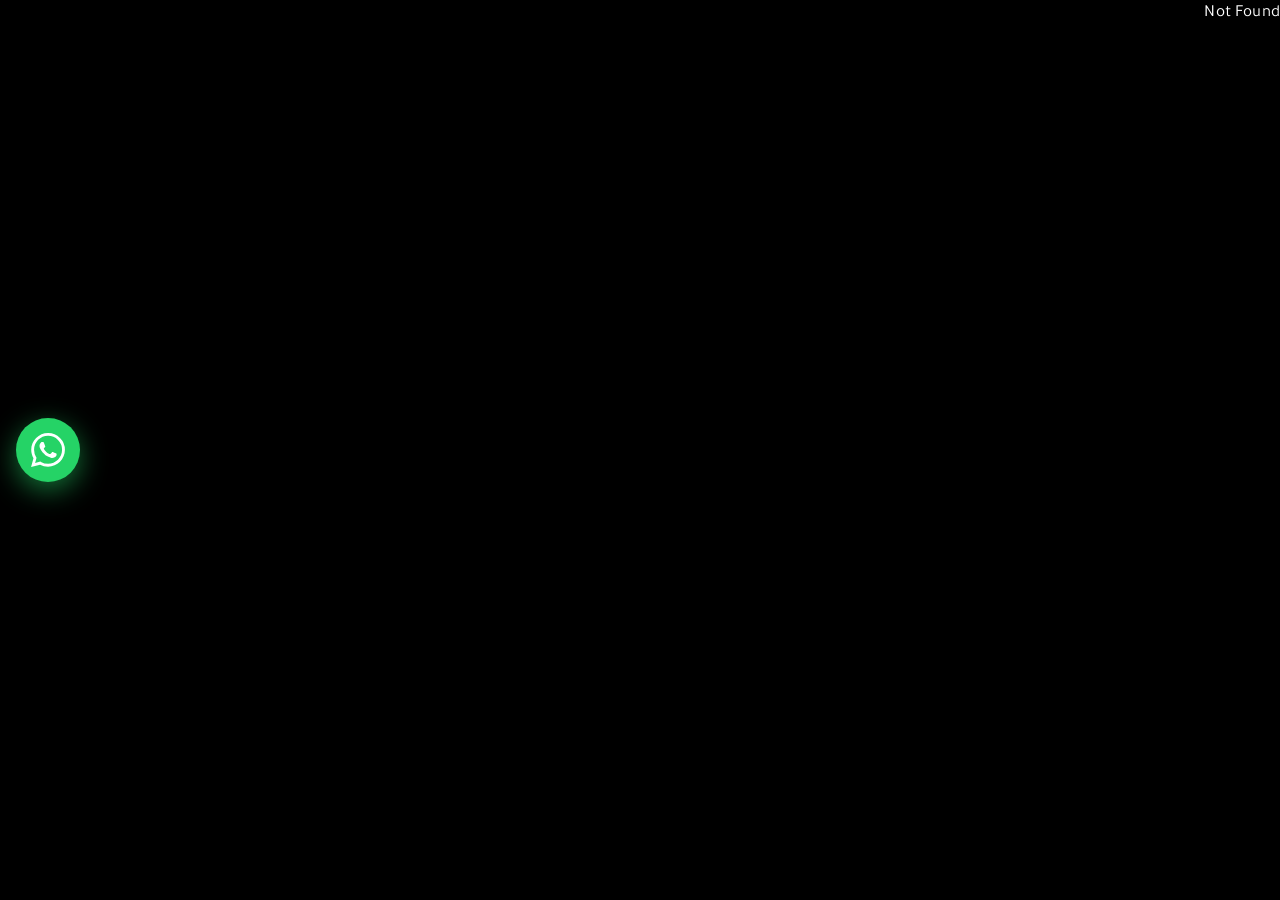
==== index.html @ b00f3f24 "Force white أسبانيا on charcoal; cache-bust hero assets" ====
<!DOCTYPE html><html lang="ar" dir="rtl"><head><meta http-equiv="Cache-Control" content="no-cache"><meta name="twitter:card" content="summary_large_image"><meta property="og:title" content="بوليفارد وورلد — المنطقة الإسبانية"><meta property="og:image" content="/og.jpg"><meta property="og:image:width" content="1200"><meta property="og:image:height" content="630"><meta charSet="utf-8"/><meta name="viewport" content="width=device-width, initial-scale=1"/><link rel="preload" as="image" href="/media/spain/arch-street.jpg"/><link rel="preload" as="image" href="/media/spain/night-high.jpg"/><link rel="preload" as="image" href="/media/spain/arch-close.jpg"/><link rel="preload" as="image" href="/media/spain/bienvenidos.jpg"/><link rel="preload" as="image" href="/media/spain/night-crowd.jpg"/><link rel="preload" as="image" href="/media/spain/sunset-flag.jpg"/><link rel="preload" as="image" href="/media/spain/season-poster.jpg"/><link rel="preload" as="image" href="/media/spain/day-overhead.jpg"/><link rel="preload" as="image" href="/media/gate.jpg"/><link rel="preload" as="image" href="/media/aerial-night.jpg"/><link rel="stylesheet" href="/assets/styles-9Tl1P6R1.css" data-precedence="default"/><link rel="stylesheet" href="/assets/blvd-polish-h1793163600.css"/><link rel="preload" as="image" href="/media/rental-plan.jpg"/><title>بوليفارد وورلد — ملف المنطقة الإسبانية</title><meta name="theme-color" content="#000000"/><meta name="description" content="ملف تعريفي لبوليفارد وورلد في موسم الرياض 2026، لتسويق المنطقة الإسبانية للشركاء التجاريين."/><link rel="modulepreload" href="/assets/index-NmsYg59w.js"/><link rel="modulepreload" href="/assets/routes-BBPKAemp-h1793163600.js"/><link rel="icon" type="image/svg+xml" href="/favicon.svg"/><link rel="manifest" href="/__grok/manifest.webmanifest"/><link rel="apple-touch-icon" href="/__grok/icon-180.png"/><meta name="apple-mobile-web-app-title" content="بوليفارد وورلد — المنطقة الإسبانية"><meta name="apple-mobile-web-app-status-bar-style" content="black"><meta name="grok-project-id" content="01a1802d-0c6a-7792-ba0b-582599252a2d"><meta property="grok:app_id" content="01a1802d-0c6a-7792-ba0b-582599252a2d"><meta property="x:creator" content="@Ahmed_Haleem_ID"><meta property="x:creator:id" content="575296166"><style id="blvd-wa-fab-style">
#blvd-wa-fab{position:fixed!important;left:16px!important;right:auto!important;top:50%!important;bottom:auto!important;transform:translateY(-50%)!important;z-index:2147483647!important;width:64px!important;height:64px!important;display:flex!important;align-items:center!important;justify-content:center!important;border-radius:50%!important;background:#25D366!important;color:#fff!important;border:none!important;box-shadow:0 8px 28px rgba(37,211,102,.55),0 2px 10px rgba(0,0,0,.4)!important;text-decoration:none!important;margin:0!important;padding:0!important;cursor:pointer!important;animation:blvdWaPulse 2.2s ease-in-out infinite!important;-webkit-tap-highlight-color:transparent!important}
#blvd-wa-fab svg{width:34px!important;height:34px!important;display:block!important;fill:#fff!important;pointer-events:none!important}
#blvd-wa-fab:hover,#blvd-wa-fab:focus-visible{transform:translateY(-50%) scale(1.1)!important;outline:2px solid #fff!important;outline-offset:3px!important}
@keyframes blvdWaPulse{0%,100%{box-shadow:0 8px 28px rgba(37,211,102,.55),0 2px 10px rgba(0,0,0,.4),0 0 0 0 rgba(37,211,102,.4)}50%{box-shadow:0 8px 28px rgba(37,211,102,.55),0 2px 10px rgba(0,0,0,.4),0 0 0 12px rgba(37,211,102,0)}}
@media (max-width:480px){#blvd-wa-fab{width:58px!important;height:58px!important;left:12px!important}#blvd-wa-fab svg{width:30px!important;height:30px!important}}
@media (prefers-reduced-motion:reduce){#blvd-wa-fab{animation:none!important}}
</style><style id="blvd-hero-spain-critical">/* —— Hero Spain display title (critical, always-on) —— */
.blvd-hero-spain {
  margin: 0 0 0.75rem;
  max-width: 100%;
  position: relative;
  z-index: 5;
  opacity: 1 !important;
  visibility: visible !important;
  transform: none !important;
  filter: none !important;
  pointer-events: none;
  background: #1f1f22 !important;
  background-color: #1f1f22 !important;
  color: #ffffff !important;
  border-radius: 0.75rem;
  padding: 0.85rem 1rem 0.95rem;
  box-sizing: border-box;
}
.blvd-hero-spain.blvd-reveal,
.blvd-hero-spain.blvd-reveal.blvd-in,
.blvd-hero-spain * {
  opacity: 1 !important;
  visibility: visible !important;
  transform: none !important;
  filter: none !important;
  will-change: auto !important;
  transition: none !important;
}
.blvd-hero-spain-title {
  margin: 0;
  display: block;
  position: relative;
  z-index: 6;
  font-family: "Tajawal", "IBM Plex Sans Arabic", "Segoe UI", Tahoma, sans-serif !important;
  font-weight: 800 !important;
  font-size: clamp(44px, 10vw, 110px) !important;
  line-height: 1.05 !important;
  letter-spacing: -0.02em;
  color: #ffffff !important;
  -webkit-text-fill-color: #ffffff !important;
  opacity: 1 !important;
  visibility: visible !important;
  text-shadow:
    0 1px 0 rgba(0,0,0,.45),
    0 2px 8px rgba(0,0,0,.4),
    0 8px 24px rgba(0,0,0,.35);
}
.blvd-hero-spain-sub {
  margin: 0.35rem 0 0;
  display: block;
  position: relative;
  z-index: 6;
  font-family: "Tajawal", "IBM Plex Sans Arabic", "Segoe UI", Tahoma, sans-serif !important;
  font-weight: 700 !important;
  font-size: clamp(1rem, 2.4vw, 1.5rem) !important;
  line-height: 1.3 !important;
  color: #e9e9e9 !important;
  -webkit-text-fill-color: #e9e9e9 !important;
  opacity: 1 !important;
  visibility: visible !important;
  letter-spacing: 0.02em;
  text-shadow: 0 1px 4px rgba(0,0,0,.35);
}
/* Force white on EVERY theme (pro / light / dark) — never dark ink */
body.blvd-pro .blvd-hero-spain,
html.blvd-pro .blvd-hero-spain {
  background: #1f1f22 !important;
  background-color: #1f1f22 !important;
}
body.blvd-pro .blvd-hero-spain-title,
html.blvd-pro .blvd-hero-spain-title,
body:not(.blvd-pro) .blvd-hero-spain-title {
  color: #ffffff !important;
  -webkit-text-fill-color: #ffffff !important;
}
body.blvd-pro .blvd-hero-spain-sub,
html.blvd-pro .blvd-hero-spain-sub,
body:not(.blvd-pro) .blvd-hero-spain-sub {
  color: #e9e9e9 !important;
  -webkit-text-fill-color: #e9e9e9 !important;
}
@media (prefers-color-scheme: light) {
  .blvd-hero-spain {
    background: #1f1f22 !important;
    background-color: #1f1f22 !important;
  }
  .blvd-hero-spain-title,
  body.blvd-pro .blvd-hero-spain-title,
  body:not(.blvd-pro) .blvd-hero-spain-title {
    color: #ffffff !important;
    -webkit-text-fill-color: #ffffff !important;
  }
  .blvd-hero-spain-sub,
  body.blvd-pro .blvd-hero-spain-sub {
    color: #e9e9e9 !important;
    -webkit-text-fill-color: #e9e9e9 !important;
  }
}
@media (prefers-color-scheme: dark) {
  .blvd-hero-spain {
    background: #1f1f22 !important;
    background-color: #1f1f22 !important;
  }
  .blvd-hero-spain-title {
    color: #ffffff !important;
    -webkit-text-fill-color: #ffffff !important;
  }
  .blvd-hero-spain-sub {
    color: #e9e9e9 !important;
    -webkit-text-fill-color: #e9e9e9 !important;
  }
}
@media (max-width: 480px) {
  .blvd-hero-spain-title { font-size: 56px !important; }
  .blvd-hero-spain { margin-bottom: 0.5rem; padding: 0.7rem 0.85rem 0.8rem; }
}</style></head><body><!--$--><div class="min-h-screen"><header class="no-print sticky top-0 z-20 border-b border-line bg-paper/95 backdrop-blur-sm"><div class="dossier flex items-center justify-between gap-4 py-3"><a href="#top" class="min-w-0"><p class="latin text-xs text-gold">BLVD WORLD</p><p class="truncate text-sm font-semibold text-ink">ملف المنطقة الإسبانية</p></a><nav class="flex gap-1 overflow-x-auto"><a href="#about" class="shrink-0 px-3 py-2 text-sm text-ink-soft hover:text-crimson">الوجهة</a><a href="#spain" class="shrink-0 px-3 py-2 text-sm text-ink-soft hover:text-crimson">إسبانيا</a><a href="#boards" class="shrink-0 px-3 py-2 text-sm text-ink-soft hover:text-crimson">اللوحات</a><a href="#plan" class="shrink-0 px-3 py-2 text-sm text-ink-soft hover:text-crimson">المخطط</a><a href="#zones" class="shrink-0 px-3 py-2 text-sm text-ink-soft hover:text-crimson">المناطق</a><a href="#visit" class="shrink-0 px-3 py-2 text-sm text-ink-soft hover:text-crimson">الزيارة</a><a href="#contact" class="shrink-0 px-3 py-2 text-sm text-ink-soft hover:text-crimson">تواصل</a><a href="/plaza" class="shrink-0 px-3 py-2 text-sm text-crimson">الساحة</a><a href="/simulate" class="shrink-0 px-3 py-2 text-sm text-crimson">المسار</a></nav><button type="button" class="hidden shrink-0 items-center gap-2 border border-ink px-3 py-2 text-sm text-ink sm:inline-flex"><svg xmlns="http://www.w3.org/2000/svg" width="24" height="24" viewBox="0 0 24 24" fill="none" stroke="currentColor" stroke-width="2" stroke-linecap="round" stroke-linejoin="round" class="lucide lucide-printer size-4" aria-hidden="true"><path d="M6 18H4a2 2 0 0 1-2-2v-5a2 2 0 0 1 2-2h16a2 2 0 0 1 2 2v5a2 2 0 0 1-2 2h-2"></path><path d="M6 9V3a1 1 0 0 1 1-1h10a1 1 0 0 1 1 1v6"></path><rect x="6" y="14" width="12" height="8" rx="1"></rect></svg>طباعة</button></div></header><main id="top"><section class="dossier grid items-end gap-8 py-10 md:grid-cols-12 md:py-16"><div class="md:col-span-7"><div class="blvd-hero-spain" data-blvd-hero="1"><p class="blvd-hero-spain-title">أسبانيا</p><p class="blvd-hero-spain-sub">منطقة أسبانيا</p></div><p class="text-sm font-medium text-crimson">موسم الرياض ٢٠٢٦ · تأجير المنطقة الإسبانية</p><h1 class="mt-3 font-display text-5xl leading-none text-ink md:text-7xl">الساحة التي يدور الناس حولها</h1><p class="latin mt-3 text-2xl text-gold">Plaza de Toros</p><p class="mt-6 max-w-xl text-lg text-ink-soft">موسم الرياض ٢٠٢٤ استقبل ١٩ مليون زائر في أربعة أشهر، وبوليفارد وورلد كانت في صدارة الإقبال. في ديسمبر ٢٠٢٥ تجاوز الموسم ١١ مليوناً والوجهة ما زالت الأكثر ازدحاماً. من يستأجر على حلقة هذه الساحة لا ينتظر مارّاً عابراً. المارّ يعود كل دورة حول النافورة.</p><div class="mt-8 flex flex-wrap gap-3"><a href="/plaza" class="bg-crimson px-5 py-3 text-sm font-medium text-white">ادخل الساحة</a><a href="#spain" class="rounded-full border border-white/40 px-5 py-3 text-sm font-medium text-ink">المنطقة الإسبانية</a><a href="/simulate" class="rounded-full border border-white/40 px-5 py-3 text-sm font-medium text-ink">محاكاة المخطط</a></div></div><figure class="md:col-span-5"><div class="portrait overflow-hidden border border-line bg-paper-2"><img src="/media/spain/arch-street.jpg" alt="قوس إسبانيا من منسوب المشاة ليلاً، الفسيفساء والفانوس والدرابزين" class="h-full w-full object-cover"/></div><figcaption class="mt-3 flex items-baseline justify-between gap-3 text-sm text-muted"><span>القوس من حيث يقف الزائر</span><span class="latin">Plaza</span></figcaption></figure></section><section class="border-y border-line bg-paper-2"><div class="dossier grid grid-cols-2 md:grid-cols-4"><div class="border-line px-2 py-6 md:border-s md:px-6"><p class="font-display text-4xl text-crimson md:text-5xl">٢٤</p><p class="mt-1 font-medium text-ink">منطقة ثقافية</p><p class="text-sm text-muted">كل منطقة بشارعها وصوتها</p></div><div class="border-line px-2 py-6 md:border-s md:px-6"><p class="font-display text-4xl text-crimson md:text-5xl">+١٠٠٠</p><p class="mt-1 font-medium text-ink">وجهة تسوق</p><p class="text-sm text-muted">أسواق وحِرف وهدايا</p></div><div class="border-line px-2 py-6 md:border-s md:px-6"><p class="font-display text-4xl text-crimson md:text-5xl">+٣٥٠</p><p class="mt-1 font-medium text-ink">مطعم ومقهى</p><p class="text-sm text-muted">مذاقات من أكثر من قارة</p></div><div class="border-line px-2 py-6 md:border-s md:px-6"><p class="font-display text-4xl text-crimson md:text-5xl">+٤٠</p><p class="mt-1 font-medium text-ink">تجربة ترفيهية</p><p class="text-sm text-muted">ألعاب وعروض ومغامرات</p></div></div></section><section id="momentum" class="border-y border-line bg-black text-ink"><div class="dossier py-14 md:py-20"><p class="latin text-sm text-gold">Last season’s pull</p><h2 class="mt-2 max-w-3xl font-display text-4xl leading-tight md:text-6xl">الجمهور سبق الوحدة. والوحدة التي تُقابل هذا الجمهور هي الفرصة.</h2><p class="mt-6 max-w-3xl text-lg text-ink-soft">لا نعد بنسبة عائد لم تُنشر. نضعك على مسار أثبت الزحام: موسم يُقاس بالملايين، ووجهة تصدرت الإقبال، وساحة يتوقف الناس عند قوسها ليصوّروا.</p><div class="mt-10 grid gap-px bg-white/10 sm:grid-cols-2 lg:grid-cols-4"><article class="bg-paper-2 p-5"><p class="font-display text-4xl text-gold">١٩ مليوناً</p><h3 class="mt-2 text-lg">زائر لموسم الرياض ٢٠٢٤</h3><p class="mt-2 text-sm text-ink-soft">في أربعة أشهر، وبوليفارد وورلد بين الأعلى إقبالاً</p></article><article class="bg-paper-2 p-5"><p class="font-display text-4xl text-gold">١١ مليوناً</p><h3 class="mt-2 text-lg">حتى ٣٠ ديسمبر ٢٠٢٥</h3><p class="mt-2 text-sm text-ink-soft">أعلنها رئيس هيئة الترفيه والموسم كان ما زال مستمراً</p></article><article class="bg-paper-2 p-5"><p class="font-display text-4xl text-gold">+١٣٠</p><h3 class="mt-2 text-lg">عرضاً كل يوم</h3><p class="mt-2 text-sm text-ink-soft">يؤديها نحو ٢٠٠ فنان داخل بوليفارد وورلد</p></article><article class="bg-paper-2 p-5"><p class="font-display text-4xl text-gold">عشرات الآلاف</p><h3 class="mt-2 text-lg">يعبرون الوجهة يومياً</h3><p class="mt-2 text-sm text-ink-soft">هكذا وُصفت طاقة الاستقبال في بيان الهيئة</p></article></div><p class="mt-6 max-w-3xl text-sm text-gold">المصادر: بيان تركي آل الشيخ في فبراير ٢٠٢٥ عن ١٩ مليون زائر لموسم ٢٠٢٤ خلال أربعة أشهر، مع إقبال متصدر على بوليفارد وورلد. بيان ٣٠ ديسمبر ٢٠٢٥ عن تجاوز ١١ مليوناً وتصدّر الوجهة للإقبال. بيان الهيئة العامة للترفيه في ١٧ ديسمبر ٢٠٢٥ عن أكثر من ١٣٠ عرضاً يومياً ونحو ٢٠٠ فنان وعشرات الآلاف يومياً.</p></div><div class="grid gap-px bg-line md:grid-cols-2"><figure class="relative "><img src="/media/spain/night-high.jpg" alt="الساحة الإسبانية ليلاً من الأعلى: قوس بلازا دي توروس والنافورة والبحيرة" class="w-full object-cover shot-tall"/><figcaption class="caption-veil absolute inset-x-0 bottom-0 p-6 text-white md:p-8"><p class="latin text-sm text-gold">الليل</p><h3 class="mt-1 max-w-xl font-display text-4xl leading-tight md:text-5xl">هنا لا يمشي الزائر. يدور.</h3><p class="mt-3 max-w-xl text-white/80">كل دورة حول النافورة تمرّ على الواجهة. الكشك على الحلقة يُرى مرة بعد مرة، لا مرة واحدة في آخر الممر.</p></figcaption></figure><figure class="relative "><img src="/media/spain/arch-close.jpg" alt="قوس بلازا دي توروس ليلاً مضاء ومكتوب عليه إسبانيا" class="w-full object-cover shot-tall"/><figcaption class="caption-veil absolute inset-x-0 bottom-0 p-6 text-white md:p-8"><p class="latin text-sm text-gold">القوس</p><h3 class="mt-1 max-w-xl font-display text-4xl leading-tight md:text-5xl">الصورة تُلتقط هنا.</h3><p class="mt-3 max-w-xl text-white/80">من يقف أمام SPAIN وPLAZA DE TOROS يقف أصلاً في مدار المحلات. الوقفة هي فرصة البيع.</p></figcaption></figure><figure class="relative "><img src="/media/spain/bienvenidos.jpg" alt="قوس الترحيب بإسبانيا في بوليفارد وورلد وعبارة Bienvenidos" class="w-full object-cover shot-tall"/><figcaption class="caption-veil absolute inset-x-0 bottom-0 p-6 text-white md:p-8"><p class="latin text-sm text-gold">الدخول</p><h3 class="mt-1 max-w-xl font-display text-4xl leading-tight md:text-5xl">أول جملة يقرؤها: مرحباً.</h3><p class="mt-3 max-w-xl text-white/80">القوس يعلّم الجناح قبل أن يصل الزائر إلى النافورة. من هنا يبدأ مسار الشراء لا مسار العبور.</p></figcaption></figure><figure class="relative "><img src="/media/spain/arch-street.jpg" alt="منسوب المشاة عند قوس إسبانيا: عمود فسيفساء وفانوس ودرابزين" class="w-full object-cover shot-tall"/><figcaption class="caption-veil absolute inset-x-0 bottom-0 p-6 text-white md:p-8"><p class="latin text-sm text-gold">المشاة</p><h3 class="mt-1 max-w-xl font-display text-4xl leading-tight md:text-5xl">البلاط تحت القدم، والقوس أمام العين.</h3><p class="mt-3 max-w-xl text-white/80">هذا منسوب البيع: فانوس، فسيفساء، وظل الناس على الأرض. الوحدة التي تواجه هذا المسار تواجه السهرة كلها.</p></figcaption></figure><figure class="relative "><img src="/media/spain/night-crowd.jpg" alt="ازدحام ليلي حول نافورة الساحة الإسبانية وقوسها" class="w-full object-cover shot-tall"/><figcaption class="caption-veil absolute inset-x-0 bottom-0 p-6 text-white md:p-8"><p class="latin text-sm text-gold">الجمهور</p><h3 class="mt-1 max-w-xl font-display text-4xl leading-tight md:text-5xl">الزحام ليس عائقاً. هو البضاعة.</h3><p class="mt-3 max-w-xl text-white/80">الناس مجتمعون عند النافورة لا موزعون في زقاق. العلامة التي تقابل هذا التجمع تقابل الليل وهو في أَوْجِه.</p></figcaption></figure><figure class="relative md:col-span-2"><img src="/media/spain/sunset-flag.jpg" alt="الساحة الإسبانية عند الغروب والعلم فوق قوس بلازا دي توروس" class="w-full object-cover shot-wide"/><figcaption class="caption-veil absolute inset-x-0 bottom-0 p-6 text-white md:p-8"><p class="latin text-sm text-gold">الغروب</p><h3 class="mt-1 max-w-xl font-display text-4xl leading-tight md:text-5xl">قبل أن تشتعل الإضاءة، الساحة ممتلئة.</h3><p class="mt-3 max-w-xl text-white/80">الغروب يملأ الميدان، ثم ينقلب المشهد إلى ليل مصوَّر. يوم تشغيلي طويل، لا ساعة ذروة واحدة.</p></figcaption></figure><figure class="relative md:col-span-2"><img src="/media/spain/season-poster.jpg" alt="ملصق موسم الرياض وبوابة إسبانيا في قلب الصورة الدعائية" class="w-full object-cover shot-wide"/><figcaption class="caption-veil absolute inset-x-0 bottom-0 p-6 text-white md:p-8"><p class="latin text-sm text-gold">الموسم</p><h3 class="mt-1 max-w-xl font-display text-4xl leading-tight md:text-5xl">إسبانيا في واجهة الموسم، لا في هامشه.</h3><p class="mt-3 max-w-xl text-white/80">القوس يظهر في مادة الموسم نفسه. من يستأجر مقابله يستأجر معلماً يعرفه الزائر قبل أن يشتري التذكرة.</p></figcaption></figure><figure class="relative md:col-span-2"><img src="/media/spain/day-overhead.jpg" alt="الساحة الإسبانية من الأعلى نهاراً والنافورة وقوس بلازا دي توروس" class="w-full object-cover shot-wide"/><figcaption class="caption-veil absolute inset-x-0 bottom-0 p-6 text-white md:p-8"><p class="latin text-sm text-gold">النهار</p><h3 class="mt-1 max-w-xl font-display text-4xl leading-tight md:text-5xl">الميدان واضح حتى قبل الليل.</h3><p class="mt-3 max-w-xl text-white/80">النافورة في القلب، والقوس في المحور، والمباني تحيط المسار. الخطوط والعلامة في الصورة جزء من الملف المرفق.</p></figcaption></figure></div><div class="dossier py-12"><p class="max-w-3xl font-display text-3xl leading-snug md:text-4xl">استأجر حيث يتوقف الناس، لا حيث يختصرون الطريق. الكشك يبيع الوقفة، التجزئة تبيع من يطيل النظر عند القوس، والطعام يبيع من يجلس حتى العرض التالي.</p><div class="mt-6 flex flex-wrap gap-3"><a class="bg-crimson px-5 py-3 text-sm font-medium text-white" href="/plaza">ادخل الساحة ثلاثية الأبعاد</a><a href="#contact" class="rounded-full border border-white/40 px-5 py-3 text-sm">اطلب الوحدة</a></div></div></section><section id="reasons" class="blvd-reasons border-y border-line"><div class="blvd-reasons-hero" style="background-image:url(/media/spain-landmarks/heading.webp)"><div class="blvd-reasons-hero-veil"><p class="latin text-sm text-gold">Why Spain</p><h2>أسباب قوية لاستئجارك في إسبانيا</h2></div></div><div class="dossier blvd-reasons-grid"><article class="blvd-reason-card blvd-reveal" style="background-image:url(/media/spain-landmarks/card1.webp)"><div class="blvd-reason-veil"><h3>المبيعات الكبيرة</h3><p>في المنطقة الإسبانية تتحول العروض والفعاليات إلى وقفات شراء أمام الواجهات. من يستأجر هنا يبيع حيث يتوقف الجمهور بعد العرض، لا حيث يمرّ مسرعاً. الوحدة القريبة من الساحة تستفيد من إيقاع السهرة نفسه.</p></div></article><article class="blvd-reason-card blvd-reveal" style="background-image:url(/media/spain-landmarks/card2.webp)"><div class="blvd-reason-veil"><h3>جلب العديد من العملاء</h3><p>مسار المشاة يدور حول الساحة ويعيد الزائر أمام المحلات أكثر من مرة. العائلات والزوار الذين جاؤوا للتصوير والعروض يصبحون جمهوراً طبيعياً لعلامتك داخل الوجهة، دون أن تبحث عنهم خارجها.</p></div></article><article class="blvd-reason-card blvd-reveal" style="background-image:url(/media/spain-landmarks/card3.webp)"><div class="blvd-reason-veil"><h3>نشر هويتك البصرية بالمكان وتعريف عملائك بك</h3><p>الواجهة هنا جزء من المشهد الذي يصوّره الناس: القوس، والنافورة، والإضاءة الليلية. حضورك البصري يثبت في ذاكرة الزائر مع صورة الساحة، فيتعرّف عليك قبل أن يدخل ويذكرك بعد أن يغادر.</p></div></article><article class="blvd-reason-card blvd-reveal" style="background-image:url(/media/spain-landmarks/card4.webp)"><div class="blvd-reason-veil"><h3>نشر ثقافة نشاطك التجاري أمام المهتمين بالشراء وأمام العائلات</h3><p>الجمهور متنوع: من يبحث عن هدية، ومن يجلس للطعام، ومن يتجوّل مع أطفاله. نشاطك يُعرض في بيئة ترفيهية مفتوحة، فيصل إلى المهتمين بالشراء وإلى العائلات في اللحظة نفسها.</p></div></article><article class="blvd-reason-card blvd-reveal" style="background-image:url(/media/spain-landmarks/card5.webp)"><div class="blvd-reason-veil"><h3>التسويق لعلامتك التجارية</h3><p>الاستئجار في إسبانيا يضع علامتك داخل وجهة يزورها الناس بقصد التجربة لا العبور السريع. كل زيارة، وكل صورة عند القوس، وكل سهرة حول النافورة، تعيد سرد اسمك في سياق الموسم نفسه.</p></div></article></div><p class="blvd-reasons-credits">صور المعالم من ويكيميديا كومنز (رخص حرة). التفاصيل في media/spain-landmarks/CREDITS.txt</p></section><section id="about" class="dossier grid gap-10 py-14 md:grid-cols-12 md:py-20"><div class="md:col-span-7"><p class="latin text-sm text-gold">01 — The destination</p><h2 class="mt-2 font-display text-4xl text-ink md:text-5xl">ما هي الوجهة</h2><div class="mt-6 space-y-4 text-ink-soft"><p>بوليفارد وورلد تعمل منذ عام ٢٠٢٢، وتعود هذا العام للمرة الخامسة ضمن النسخة السابعة من موسم الرياض. ليست مجمعاً مغلقاً: شوارع مفتوحة، بحيرة في الوسط، وأجنحة تُبنى على هيئة مدن.</p><p>الموقع في حي حطين شمال الرياض، بجوار بوليفارد سيتي. الزائر يدخل بتذكرة، ثم يتنقل بين السعودية واليابان وفرنسا وإسبانيا وغيرها في الليلة نفسها. من يستأجر هنا لا يبحث عن محل في شارع هادئ نهاراً؛ يبحث عن سهرة فيها مشي وطعام وتصوير.</p><p>الأرقام الأربعة أعلاه من التعريف الرسمي على موقع الوجهة. التذاكر والمواعيد تُراجع دائماً على ويبوك لأنها تتغير حسب اليوم والعرض.</p></div><div class="mt-8 grid gap-4 sm:grid-cols-3"><div class="border-t border-line pt-3"><div class="flex items-center gap-2 text-crimson"><svg xmlns="http://www.w3.org/2000/svg" width="24" height="24" viewBox="0 0 24 24" fill="none" stroke="currentColor" stroke-width="2" stroke-linecap="round" stroke-linejoin="round" class="lucide lucide-map-pin size-4" aria-hidden="true"><path d="M20 10c0 4.993-5.539 10.193-7.399 11.799a1 1 0 0 1-1.202 0C9.539 20.193 4 14.993 4 10a8 8 0 0 1 16 0"></path><circle cx="12" cy="10" r="3"></circle></svg></div><p class="mt-2 text-sm text-muted">الموقع</p><p class="text-sm font-medium text-ink">حطين، الرياض · جوار بوليفارد سيتي</p></div><div class="border-t border-line pt-3"><div class="flex items-center gap-2 text-crimson"><svg xmlns="http://www.w3.org/2000/svg" width="24" height="24" viewBox="0 0 24 24" fill="none" stroke="currentColor" stroke-width="2" stroke-linecap="round" stroke-linejoin="round" class="lucide lucide-clock3 lucide-clock-3 size-4" aria-hidden="true"><circle cx="12" cy="12" r="10"></circle><polyline points="12 6 12 12 16.5 12"></polyline></svg></div><p class="mt-2 text-sm text-muted">الافتتاح</p><p class="text-sm font-medium text-ink">الجمعة ٣٠ أكتوبر ٢٠٢٦</p></div><div class="border-t border-line pt-3"><div class="flex items-center gap-2 text-crimson"><svg xmlns="http://www.w3.org/2000/svg" width="24" height="24" viewBox="0 0 24 24" fill="none" stroke="currentColor" stroke-width="2" stroke-linecap="round" stroke-linejoin="round" class="lucide lucide-ticket size-4" aria-hidden="true"><path d="M2 9a3 3 0 0 1 0 6v2a2 2 0 0 0 2 2h16a2 2 0 0 0 2-2v-2a3 3 0 0 1 0-6V7a2 2 0 0 0-2-2H4a2 2 0 0 0-2 2Z"></path><path d="M13 5v2"></path><path d="M13 17v2"></path><path d="M13 11v2"></path></svg></div><p class="mt-2 text-sm text-muted">الدخول</p><p class="text-sm font-medium text-ink">من ٣٠ ر.س وسط الأسبوع · ٤٠ نهاية الأسبوع</p></div></div></div><figure class="md:col-span-5"><img src="/media/gate.jpg" alt="مدخل بوليفارد وورلد عند الصخرة المضيئة وتماثيل الخيّالة" class="w-full border border-line object-cover"/><figcaption class="mt-3 text-sm text-muted">بوابة الوجهة. الصخرة وعلامة BLVD WORLD هي أول ما يراه الزائر قبل أن يتفرع إلى الأجنحة.</figcaption></figure></section><figure class="border-y border-line"><img src="/media/aerial-night.jpg" alt="منظر ليلي واسع لبوليفارد وورلد والبحيرة وأفق الرياض" class="skyline w-full object-cover"/><figcaption class="dossier py-3 text-sm text-muted">الوجهة ليلاً: البحيرة في الوسط، والأجنحة تتوزع حولها، والمدينة خلفها.</figcaption></figure><section id="spain" class="border-y border-line bg-black text-ink"><div class="dossier py-14 md:py-20"><p class="latin text-sm text-gold">02 — Spain</p><h2 class="mt-2 max-w-3xl font-display text-4xl leading-tight md:text-6xl">المنطقة الإسبانية ليست ديكوراً. هي مسار بيع ليلي.</h2><blockquote class="mt-8 max-w-3xl border-s-2 border-gold ps-5 text-lg text-ink-soft">«اكتشف أجواء إسبانيا بين العروض الحيّة وعمارتها المميزة، مع أطباقها الشهيرة، وأسواقها الشعبية ومنتجاتها التقليدية.»<footer class="mt-3 text-sm text-gold">النص التعريفي الرسمي على blvdworld.sa</footer></blockquote><blockquote class="mt-6 max-w-3xl border-s-2 border-line ps-5 text-ink-soft">«وتبرز منطقة إسبانيا أنماط العمارة التي تعيد الزوار إلى العصور القديمة، فيتنقلون بين ميادينها المكتظة بالعابرين والمقاهي التي تأسر المارين.»<footer class="mt-3 text-sm text-gold">صحيفة الرأي، ١٦ ديسمبر ٢٠٢٢ —<!-- --> <a class="underline" href="https://alraynews.net/6613871.htm">الماتادور يرقص الفلامنكو في بوليفارد وورلد</a></footer></blockquote><div class="mt-12 grid gap-px bg-line/30 md:grid-cols-2"><article class="bg-black p-6 md:p-8"><h3 class="font-display text-2xl text-ink">الزبون جاء ليتمشى لا ليُسرع</h3><p class="mt-3 text-ink-soft">تذكرة الدخول تحوّل الزيارة إلى سهرة. من يدفع ليدخل يبقى بين المطاعم والتصوير والعروض، وهذا وقت بيع لا يشبه مول الظهر.</p></article><article class="bg-black p-6 md:p-8"><h3 class="font-display text-2xl text-ink">الساحة تعمل لصالح الواجهة</h3><p class="mt-3 text-ink-soft">التصميم دائري. الوحدة لا تختفي خلف ممر طويل. الزائر الذي يصوّر البوابة والنافورة يقف أصلاً أمام المحلات.</p></article><article class="bg-black p-6 md:p-8"><h3 class="font-display text-2xl text-ink">الجار الجديد يضاعف المرور</h3><p class="mt-3 text-ink-soft">البرتغال تُفتتح هذا الموسم ملاصقة لإسبانيا. علامتان ثقافيتان قريبتان من بعض — لشبونة ومدريد — في مسار مشاة واحد.</p></article><article class="bg-black p-6 md:p-8"><h3 class="font-display text-2xl text-ink">أنواع وحدات تغطي أكثر من نموذج</h3><p class="mt-3 text-ink-soft">كشك للعلامة الخفيفة، محل تجزئة للعرض، ووحدة أغذية للجلوس. يمكن لعميل واحد أن يبدأ بكشك أو يثبّت مطعماً حسب تشغيله.</p></article></div></div></section><section id="boards" class="border-y border-line bg-paper-2"><div class="dossier py-14 md:py-20"><p class="latin text-sm text-gold">The boards</p><h2 class="mt-2 font-display text-4xl text-ink">لوحات ملف التصميم</h2><p class="mt-3 max-w-2xl text-ink-soft">الصور التالية مأخوذة كما هي من ملف التصميم المرفق، صفحة بصفحة. اضغط أي لوحة لتكبيرها.</p><div class="mt-8 grid gap-3 sm:grid-cols-2 lg:grid-cols-3"><button type="button" class="border border-line bg-paper text-start"><img src="/media/boards/p01.jpg" alt="لوحة التصميم، صفحة 1" class="board-frame w-full object-contain bg-paper" loading="lazy"/><span class="block px-3 py-2 text-sm text-muted">لوحة <!-- -->1<!-- --> · صفحة <!-- -->1</span></button><button type="button" class="border border-line bg-paper text-start"><img src="/media/boards/p02.jpg" alt="لوحة التصميم، صفحة 2" class="board-frame w-full object-contain bg-paper" loading="lazy"/><span class="block px-3 py-2 text-sm text-muted">لوحة <!-- -->2<!-- --> · صفحة <!-- -->2</span></button><button type="button" class="border border-line bg-paper text-start"><img src="/media/boards/p03.jpg" alt="لوحة التصميم، صفحة 3" class="board-frame w-full object-contain bg-paper" loading="lazy"/><span class="block px-3 py-2 text-sm text-muted">لوحة <!-- -->3<!-- --> · صفحة <!-- -->3</span></button><button type="button" class="border border-line bg-paper text-start"><img src="/media/boards/p04.jpg" alt="لوحة التصميم، صفحة 4" class="board-frame w-full object-contain bg-paper" loading="lazy"/><span class="block px-3 py-2 text-sm text-muted">لوحة <!-- -->4<!-- --> · صفحة <!-- -->4</span></button><button type="button" class="border border-line bg-paper text-start"><img src="/media/boards/p05.jpg" alt="لوحة التصميم، صفحة 5" class="board-frame w-full object-contain bg-paper" loading="lazy"/><span class="block px-3 py-2 text-sm text-muted">لوحة <!-- -->5<!-- --> · صفحة <!-- -->5</span></button><button type="button" class="border border-line bg-paper text-start"><img src="/media/boards/p07.jpg" alt="لوحة التصميم، صفحة 7" class="board-frame w-full object-contain bg-paper" loading="lazy"/><span class="block px-3 py-2 text-sm text-muted">لوحة <!-- -->6<!-- --> · صفحة <!-- -->7</span></button><button type="button" class="border border-line bg-paper text-start"><img src="/media/boards/p08.jpg" alt="لوحة التصميم، صفحة 8" class="board-frame w-full object-contain bg-paper" loading="lazy"/><span class="block px-3 py-2 text-sm text-muted">لوحة <!-- -->7<!-- --> · صفحة <!-- -->8</span></button><button type="button" class="border border-line bg-paper text-start"><img src="/media/boards/p09.jpg" alt="لوحة التصميم، صفحة 9" class="board-frame w-full object-contain bg-paper" loading="lazy"/><span class="block px-3 py-2 text-sm text-muted">لوحة <!-- -->8<!-- --> · صفحة <!-- -->9</span></button><button type="button" class="border border-line bg-paper text-start"><img src="/media/boards/p10.jpg" alt="لوحة التصميم، صفحة 10" class="board-frame w-full object-contain bg-paper" loading="lazy"/><span class="block px-3 py-2 text-sm text-muted">لوحة <!-- -->9<!-- --> · صفحة <!-- -->10</span></button><button type="button" class="border border-line bg-paper text-start"><img src="/media/boards/p11.jpg" alt="لوحة التصميم، صفحة 11" class="board-frame w-full object-contain bg-paper" loading="lazy"/><span class="block px-3 py-2 text-sm text-muted">لوحة <!-- -->10<!-- --> · صفحة <!-- -->11</span></button><button type="button" class="border border-line bg-paper text-start"><img src="/media/boards/p12.jpg" alt="لوحة التصميم، صفحة 12" class="board-frame w-full object-contain bg-paper" loading="lazy"/><span class="block px-3 py-2 text-sm text-muted">لوحة <!-- -->11<!-- --> · صفحة <!-- -->12</span></button><button type="button" class="border border-line bg-paper text-start"><img src="/media/boards/p13.jpg" alt="لوحة التصميم، صفحة 13" class="board-frame w-full object-contain bg-paper" loading="lazy"/><span class="block px-3 py-2 text-sm text-muted">لوحة <!-- -->12<!-- --> · صفحة <!-- -->13</span></button><button type="button" class="border border-line bg-paper text-start"><img src="/media/boards/p14.jpg" alt="لوحة التصميم، صفحة 14" class="board-frame w-full object-contain bg-paper" loading="lazy"/><span class="block px-3 py-2 text-sm text-muted">لوحة <!-- -->13<!-- --> · صفحة <!-- -->14</span></button><button type="button" class="border border-line bg-paper text-start"><img src="/media/boards/p15.jpg" alt="لوحة التصميم، صفحة 15" class="board-frame w-full object-contain bg-paper" loading="lazy"/><span class="block px-3 py-2 text-sm text-muted">لوحة <!-- -->14<!-- --> · صفحة <!-- -->15</span></button><button type="button" class="border border-line bg-paper text-start"><img src="/media/boards/p17.jpg" alt="لوحة التصميم، صفحة 17" class="board-frame w-full object-contain bg-paper" loading="lazy"/><span class="block px-3 py-2 text-sm text-muted">لوحة <!-- -->15<!-- --> · صفحة <!-- -->17</span></button><button type="button" class="border border-line bg-paper text-start"><img src="/media/boards/p18.jpg" alt="لوحة التصميم، صفحة 18" class="board-frame w-full object-contain bg-paper" loading="lazy"/><span class="block px-3 py-2 text-sm text-muted">لوحة <!-- -->16<!-- --> · صفحة <!-- -->18</span></button><button type="button" class="border border-line bg-paper text-start"><img src="/media/boards/p19.jpg" alt="لوحة التصميم، صفحة 19" class="board-frame w-full object-contain bg-paper" loading="lazy"/><span class="block px-3 py-2 text-sm text-muted">لوحة <!-- -->17<!-- --> · صفحة <!-- -->19</span></button><button type="button" class="border border-line bg-paper text-start"><img src="/media/boards/p20.jpg" alt="لوحة التصميم، صفحة 20" class="board-frame w-full object-contain bg-paper" loading="lazy"/><span class="block px-3 py-2 text-sm text-muted">لوحة <!-- -->18<!-- --> · صفحة <!-- -->20</span></button><button type="button" class="border border-line bg-paper text-start"><img src="/media/boards/p23.jpg" alt="لوحة التصميم، صفحة 23" class="board-frame w-full object-contain bg-paper" loading="lazy"/><span class="block px-3 py-2 text-sm text-muted">لوحة <!-- -->19<!-- --> · صفحة <!-- -->23</span></button><button type="button" class="border border-line bg-paper text-start"><img src="/media/boards/p24.jpg" alt="لوحة التصميم، صفحة 24" class="board-frame w-full object-contain bg-paper" loading="lazy"/><span class="block px-3 py-2 text-sm text-muted">لوحة <!-- -->20<!-- --> · صفحة <!-- -->24</span></button><button type="button" class="border border-line bg-paper text-start"><img src="/media/boards/p25.jpg" alt="لوحة التصميم، صفحة 25" class="board-frame w-full object-contain bg-paper" loading="lazy"/><span class="block px-3 py-2 text-sm text-muted">لوحة <!-- -->21<!-- --> · صفحة <!-- -->25</span></button><button type="button" class="border border-line bg-paper text-start"><img src="/media/boards/p26.jpg" alt="لوحة التصميم، صفحة 26" class="board-frame w-full object-contain bg-paper" loading="lazy"/><span class="block px-3 py-2 text-sm text-muted">لوحة <!-- -->22<!-- --> · صفحة <!-- -->26</span></button><button type="button" class="border border-line bg-paper text-start"><img src="/media/boards/p27.jpg" alt="لوحة التصميم، صفحة 27" class="board-frame w-full object-contain bg-paper" loading="lazy"/><span class="block px-3 py-2 text-sm text-muted">لوحة <!-- -->23<!-- --> · صفحة <!-- -->27</span></button><button type="button" class="border border-line bg-paper text-start"><img src="/media/boards/p28.jpg" alt="لوحة التصميم، صفحة 28" class="board-frame w-full object-contain bg-paper" loading="lazy"/><span class="block px-3 py-2 text-sm text-muted">لوحة <!-- -->24<!-- --> · صفحة <!-- -->28</span></button><button type="button" class="border border-line bg-paper text-start"><img src="/media/boards/p29.jpg" alt="لوحة التصميم، صفحة 29" class="board-frame w-full object-contain bg-paper" loading="lazy"/><span class="block px-3 py-2 text-sm text-muted">لوحة <!-- -->25<!-- --> · صفحة <!-- -->29</span></button><button type="button" class="border border-line bg-paper text-start"><img src="/media/boards/p30.jpg" alt="لوحة التصميم، صفحة 30" class="board-frame w-full object-contain bg-paper" loading="lazy"/><span class="block px-3 py-2 text-sm text-muted">لوحة <!-- -->26<!-- --> · صفحة <!-- -->30</span></button><button type="button" class="border border-line bg-paper text-start"><img src="/media/boards/p31.jpg" alt="لوحة التصميم، صفحة 31" class="board-frame w-full object-contain bg-paper" loading="lazy"/><span class="block px-3 py-2 text-sm text-muted">لوحة <!-- -->27<!-- --> · صفحة <!-- -->31</span></button><button type="button" class="border border-line bg-paper text-start"><img src="/media/boards/p32.jpg" alt="لوحة التصميم، صفحة 32" class="board-frame w-full object-contain bg-paper" loading="lazy"/><span class="block px-3 py-2 text-sm text-muted">لوحة <!-- -->28<!-- --> · صفحة <!-- -->32</span></button><button type="button" class="border border-line bg-paper text-start"><img src="/media/boards/p33.jpg" alt="لوحة التصميم، صفحة 33" class="board-frame w-full object-contain bg-paper" loading="lazy"/><span class="block px-3 py-2 text-sm text-muted">لوحة <!-- -->29<!-- --> · صفحة <!-- -->33</span></button><button type="button" class="border border-line bg-paper text-start"><img src="/media/boards/p34.jpg" alt="لوحة التصميم، صفحة 34" class="board-frame w-full object-contain bg-paper" loading="lazy"/><span class="block px-3 py-2 text-sm text-muted">لوحة <!-- -->30<!-- --> · صفحة <!-- -->34</span></button><button type="button" class="border border-line bg-paper text-start"><img src="/media/boards/p35.jpg" alt="لوحة التصميم، صفحة 35" class="board-frame w-full object-contain bg-paper" loading="lazy"/><span class="block px-3 py-2 text-sm text-muted">لوحة <!-- -->31<!-- --> · صفحة <!-- -->35</span></button><button type="button" class="border border-line bg-paper text-start"><img src="/media/boards/p36.jpg" alt="لوحة التصميم، صفحة 36" class="board-frame w-full object-contain bg-paper" loading="lazy"/><span class="block px-3 py-2 text-sm text-muted">لوحة <!-- -->32<!-- --> · صفحة <!-- -->36</span></button><button type="button" class="border border-line bg-paper text-start"><img src="/media/boards/p37.jpg" alt="لوحة التصميم، صفحة 37" class="board-frame w-full object-contain bg-paper" loading="lazy"/><span class="block px-3 py-2 text-sm text-muted">لوحة <!-- -->33<!-- --> · صفحة <!-- -->37</span></button><button type="button" class="border border-line bg-paper text-start"><img src="/media/boards/p38.jpg" alt="لوحة التصميم، صفحة 38" class="board-frame w-full object-contain bg-paper" loading="lazy"/><span class="block px-3 py-2 text-sm text-muted">لوحة <!-- -->34<!-- --> · صفحة <!-- -->38</span></button><button type="button" class="border border-line bg-paper text-start"><img src="/media/boards/p39.jpg" alt="لوحة التصميم، صفحة 39" class="board-frame w-full object-contain bg-paper" loading="lazy"/><span class="block px-3 py-2 text-sm text-muted">لوحة <!-- -->35<!-- --> · صفحة <!-- -->39</span></button><button type="button" class="border border-line bg-paper text-start"><img src="/media/boards/p40.jpg" alt="لوحة التصميم، صفحة 40" class="board-frame w-full object-contain bg-paper" loading="lazy"/><span class="block px-3 py-2 text-sm text-muted">لوحة <!-- -->36<!-- --> · صفحة <!-- -->40</span></button><button type="button" class="border border-line bg-paper text-start"><img src="/media/boards/p41.jpg" alt="لوحة التصميم، صفحة 41" class="board-frame w-full object-contain bg-paper" loading="lazy"/><span class="block px-3 py-2 text-sm text-muted">لوحة <!-- -->37<!-- --> · صفحة <!-- -->41</span></button><button type="button" class="border border-line bg-paper text-start"><img src="/media/boards/p42.jpg" alt="لوحة التصميم، صفحة 42" class="board-frame w-full object-contain bg-paper" loading="lazy"/><span class="block px-3 py-2 text-sm text-muted">لوحة <!-- -->38<!-- --> · صفحة <!-- -->42</span></button><button type="button" class="border border-line bg-paper text-start"><img src="/media/boards/p43.jpg" alt="لوحة التصميم، صفحة 43" class="board-frame w-full object-contain bg-paper" loading="lazy"/><span class="block px-3 py-2 text-sm text-muted">لوحة <!-- -->39<!-- --> · صفحة <!-- -->43</span></button><button type="button" class="border border-line bg-paper text-start"><img src="/media/boards/p44.jpg" alt="لوحة التصميم، صفحة 44" class="board-frame w-full object-contain bg-paper" loading="lazy"/><span class="block px-3 py-2 text-sm text-muted">لوحة <!-- -->40<!-- --> · صفحة <!-- -->44</span></button><button type="button" class="border border-line bg-paper text-start"><img src="/media/boards/p45.jpg" alt="لوحة التصميم، صفحة 45" class="board-frame w-full object-contain bg-paper" loading="lazy"/><span class="block px-3 py-2 text-sm text-muted">لوحة <!-- -->41<!-- --> · صفحة <!-- -->45</span></button><button type="button" class="border border-line bg-paper text-start"><img src="/media/boards/p46.jpg" alt="لوحة التصميم، صفحة 46" class="board-frame w-full object-contain bg-paper" loading="lazy"/><span class="block px-3 py-2 text-sm text-muted">لوحة <!-- -->42<!-- --> · صفحة <!-- -->46</span></button><button type="button" class="border border-line bg-paper text-start"><img src="/media/boards/p47.jpg" alt="لوحة التصميم، صفحة 47" class="board-frame w-full object-contain bg-paper" loading="lazy"/><span class="block px-3 py-2 text-sm text-muted">لوحة <!-- -->43<!-- --> · صفحة <!-- -->47</span></button><button type="button" class="border border-line bg-paper text-start"><img src="/media/boards/p48.jpg" alt="لوحة التصميم، صفحة 48" class="board-frame w-full object-contain bg-paper" loading="lazy"/><span class="block px-3 py-2 text-sm text-muted">لوحة <!-- -->44<!-- --> · صفحة <!-- -->48</span></button></div></div></section><section class="dossier py-14 md:py-20"><div class="flex items-end justify-between gap-4"><div><p class="latin text-sm text-gold">03 — The walk</p><h2 class="mt-2 font-display text-4xl text-ink">مسار الزائر داخل الجناح</h2></div></div><ol class="mt-8 grid gap-4 md:grid-cols-4"><li class="border border-line bg-paper p-5"><p class="latin text-2xl text-crimson">٠١</p><h3 class="mt-3 font-display text-2xl">مدخل إسبانيا</h3><p class="mt-2 text-sm text-ink-soft">البوابة معلّمة على مخطط التأجير باسم SPAIN ENTRANCE. من هنا تبدأ الواجهة التي يراها الزائر أول مرة.</p></li><li class="border border-line bg-paper p-5"><p class="latin text-2xl text-crimson">٠٢</p><h3 class="mt-3 font-display text-2xl">الساحة الدائرية</h3><p class="mt-2 text-sm text-ink-soft">قلب الجناح. أكشاك حول الفراغ، وحركة دائرية تجعل الوحدة الداخلية مرئية لا مخفية في آخر زقاق.</p></li><li class="border border-line bg-paper p-5"><p class="latin text-2xl text-crimson">٠٣</p><h3 class="mt-3 font-display text-2xl">البلوكات التجارية</h3><p class="mt-2 text-sm text-ink-soft">تجزئة وأغذية على الأطراف الشرقية والجنوبية. هنا تجلس العلامات التي تحتاج مساحة تشغيل أوسع من الكشك.</p></li><li class="border border-line bg-paper p-5"><p class="latin text-2xl text-crimson">٠٤</p><h3 class="mt-3 font-display text-2xl">جسر البرتغال</h3><p class="mt-2 text-sm text-ink-soft">المسار لا ينتهي عند إسبانيا. الجسر يوصل إلى شارع البرتغال الجديد، فيأتي الزبون من جناحين لا من جناح واحد.</p></li></ol><h3 class="mt-14 font-display text-3xl text-ink">أنواع الوحدات التي نعرضها</h3><p class="mt-3 max-w-2xl text-ink-soft">التصنيف يتبع مخطط التأجير لإسبانيا والبرتغال بتاريخ ٢٧ أكتوبر ٢٠٢٦. المساحة الدقيقة والسعر يُؤكدان على المخطط قبل أي التزام — هذا الملف لا يعرض أرقام إيجار.</p><div class="mt-6 grid gap-4 md:grid-cols-2"><article class="flex flex-col border border-line p-5"><div class="flex items-center justify-between gap-3"><p class="latin text-sm text-gold">S · KIOSK</p><span class="border border-line px-2 py-1 text-xs text-crimson">كشك</span></div><h3 class="mt-3 font-display text-2xl">أكشاك الساحة الدائرية</h3><p class="mt-2 flex-1 text-sm text-ink-soft">حلقة وحدات تطل على قلب الجناح الإسباني. الزائر يدور حول الساحة فيمرّ على الواجهات كلها. تناسب العلامة التي تعيش على التوقف القصير والصورة.</p><p class="mt-4 text-sm"><span class="text-muted">يناسب: </span>هدايا، حلويات، قهوة سريعة، عطور، حرف يدوية</p><a href="#contact" class="mt-4 text-sm font-medium text-crimson">طلب معاينة لهذا النوع</a></article><article class="flex flex-col border border-line p-5"><div class="flex items-center justify-between gap-3"><p class="latin text-sm text-gold">SPN01</p><span class="border border-line px-2 py-1 text-xs text-crimson">تجزئة</span></div><h3 class="mt-3 font-display text-2xl">بلوك التجزئة الشرقي</h3><p class="mt-2 flex-1 text-sm text-ink-soft">مجموعة محلات على الجانب الشرقي من الساحة. واجهة أوضح من الكشك، ومسار يمشي فيه الزائر بمحاذاة المحلات قبل أن يعود إلى القلب.</p><p class="mt-4 text-sm"><span class="text-muted">يناسب: </span>أزياء، هدايا، منتجات تقليدية، تجزئة متخصصة</p><a href="#contact" class="mt-4 text-sm font-medium text-crimson">طلب معاينة لهذا النوع</a></article><article class="flex flex-col border border-line p-5"><div class="flex items-center justify-between gap-3"><p class="latin text-sm text-gold">SPN02 · SPN03</p><span class="border border-line px-2 py-1 text-xs text-crimson">أغذية</span></div><h3 class="mt-3 font-display text-2xl">وحدات الأغذية والمشروبات</h3><p class="mt-2 flex-1 text-sm text-ink-soft">وحدات موزعة قرب المدخل وعلى أطراف الساحة، ومنها كتلة أكبر ظاهرة على المخطط باسم ستار بلوك. المكان الطبيعي لعلامة تُطيل جلوس الزائر.</p><p class="mt-4 text-sm"><span class="text-muted">يناسب: </span>مطعم، مقهى، تاباس، حلويات، عصائر</p><a href="#contact" class="mt-4 text-sm font-medium text-crimson">طلب معاينة لهذا النوع</a></article><article class="flex flex-col border border-line p-5"><div class="flex items-center justify-between gap-3"><p class="latin text-sm text-gold">PORTUGAL</p><span class="border border-line px-2 py-1 text-xs text-crimson">جوار</span></div><h3 class="mt-3 font-display text-2xl">جوار البرتغال</h3><p class="mt-2 flex-1 text-sm text-ink-soft">جناح البرتغال جديد هذا الموسم ويلتصق بإسبانيا عبر جسر البرتغال. الزبون الذي جاء لأزوليجو وشارع لشبونة يعبر إلى الساحة الإسبانية في المسار نفسه.</p><p class="mt-4 text-sm"><span class="text-muted">يناسب: </span>علامات تريد حركة الشارع الجديد</p><a href="#contact" class="mt-4 text-sm font-medium text-crimson">طلب معاينة لهذا النوع</a></article></div></section><section id="plan" class="border-y border-line bg-paper-2 py-14 md:py-20"><div class="dossier"><div class="flex flex-wrap items-end justify-between gap-4"><div><p class="latin text-sm text-gold">04 — Rental plan</p><h2 class="mt-2 font-display text-4xl text-ink">مخطط التأجير</h2><p class="mt-3 max-w-2xl text-ink-soft">إسبانيا بالأحمر حول الساحة الدائرية، والبرتغال بالبرتقالي على الشارع الغربي. المدخل والجسر مكتوبان على الرسم. قرّب المخطط أثناء الاجتماع مع العميل.</p></div><div class="no-print flex items-center gap-2"><button type="button" aria-label="تصغير" class="border border-ink p-3"><svg xmlns="http://www.w3.org/2000/svg" width="24" height="24" viewBox="0 0 24 24" fill="none" stroke="currentColor" stroke-width="2" stroke-linecap="round" stroke-linejoin="round" class="lucide lucide-minus size-4" aria-hidden="true"><path d="M5 12h14"></path></svg></button><span class="latin min-w-14 text-center text-sm">100<!-- -->%</span><button type="button" aria-label="تكبير" class="border border-ink p-3"><svg xmlns="http://www.w3.org/2000/svg" width="24" height="24" viewBox="0 0 24 24" fill="none" stroke="currentColor" stroke-width="2" stroke-linecap="round" stroke-linejoin="round" class="lucide lucide-plus size-4" aria-hidden="true"><path d="M5 12h14"></path><path d="M12 5v14"></path></svg></button></div></div><div class="mt-6 overflow-auto border border-line bg-paper"><img src="/media/rental-plan.jpg" alt="مخطط تأجير منطقتي إسبانيا والبرتغال بتاريخ 27 أكتوبر 2026" class="plan-frame h-auto max-w-none" style="width:100%"/></div><ul class="mt-4 grid gap-2 text-sm text-ink-soft md:grid-cols-3"><li>الأحمر: وحدات إسبانيا، ومنها حلقة الأكشاك وبلوك SPN01 ووحدات الأغذية.</li><li>البرتقالي: شارع البرتغال وصف الأكشاك ومدخل الجناح الجديد.</li><li>المرجع: مخطط ٢٧ أكتوبر ٢٠٢٦. أي مساحة تُقرأ من الرسم لا من هذا النص.</li></ul></div></section><section id="zones" class="dossier py-14 md:py-20"><p class="latin text-sm text-gold">05 — The map of nights</p><h2 class="mt-2 font-display text-4xl text-ink">أربع وعشرون عالماً حول إسبانيا</h2><p class="mt-3 max-w-2xl text-ink-soft">العميل لا يشتري جناحاً معزولاً. يشتري موقعاً داخل مدينة فيها بحيرة وألعاب وأجنحة تسحب الزائر من اتجاه إلى اتجاه. هذه خريطة الجوار.</p><div class="no-print mt-6 flex gap-2 overflow-x-auto pb-1"><button type="button" class="shrink-0 rounded-full bg-crimson px-4 py-2 text-sm text-white">الكل</button><button type="button" class="shrink-0 rounded-full border border-line px-4 py-2 text-sm text-ink">أوروبا</button><button type="button" class="shrink-0 rounded-full border border-line px-4 py-2 text-sm text-ink">آسيا</button><button type="button" class="shrink-0 rounded-full border border-line px-4 py-2 text-sm text-ink">المنطقة والعالم</button><button type="button" class="shrink-0 rounded-full border border-line px-4 py-2 text-sm text-ink">البحيرة والألعاب</button><button type="button" class="shrink-0 rounded-full border border-line px-4 py-2 text-sm text-ink">جديد ٢٠٢٦</button></div><div class="mt-6 grid gap-3 sm:grid-cols-2 lg:grid-cols-3"><article class="border border-crimson bg-paper p-4"><div class="flex items-baseline justify-between gap-3"><h3 class="font-display text-2xl">إسبانيا</h3><span class="latin text-sm text-gold">Spain</span></div><div class="mt-2 flex gap-2"><span class="bg-crimson px-2 py-0.5 text-xs text-white">معروضة الآن</span></div><p class="mt-3 text-sm text-ink-soft">عروض حية وعمارة مميزة، مع أطباق شهيرة وأسواق شعبية ومنتجات تقليدية. هذا الجناح هو محور التسويق في هذا الملف.</p></article><article class="border border-line bg-paper p-4"><div class="flex items-baseline justify-between gap-3"><h3 class="font-display text-2xl">البرتغال</h3><span class="latin text-sm text-gold">Portugal</span></div><div class="mt-2 flex gap-2"><span class="border border-gold px-2 py-0.5 text-xs text-gold">جديد ٢٠٢٦</span></div><p class="mt-3 text-sm text-ink-soft">جديد هذا الموسم، وبجدار مشترك مع إسبانيا. طابع لشبونة: بلاط، ألوان، وشارع للمشاة.</p></article><article class="border border-line bg-paper p-4"><div class="flex items-baseline justify-between gap-3"><h3 class="font-display text-2xl">فرنسا</h3><span class="latin text-sm text-gold">France</span></div><div class="mt-2 flex gap-2"></div><p class="mt-3 text-sm text-ink-soft">أجواء باريسية وعمارة فرنسية، وأسواق تعرض منتجات تعكس ثقافتها.</p></article><article class="border border-line bg-paper p-4"><div class="flex items-baseline justify-between gap-3"><h3 class="font-display text-2xl">إيطاليا</h3><span class="latin text-sm text-gold">Italy</span></div><div class="mt-2 flex gap-2"></div><p class="mt-3 text-sm text-ink-soft">جولة قوارب تحاكي أجواء البندقية، مع أسواق ومطبخ إيطالي.</p></article><article class="border border-line bg-paper p-4"><div class="flex items-baseline justify-between gap-3"><h3 class="font-display text-2xl">اليونان</h3><span class="latin text-sm text-gold">Greece</span></div><div class="mt-2 flex gap-2"></div><p class="mt-3 text-sm text-ink-soft">طرقات بتماثيل إغريقية وتصاميم عريقة ومنتجات تقليدية.</p></article><article class="border border-line bg-paper p-4"><div class="flex items-baseline justify-between gap-3"><h3 class="font-display text-2xl">هولندا</h3><span class="latin text-sm text-gold">Netherlands</span></div><div class="mt-2 flex gap-2"><span class="border border-gold px-2 py-0.5 text-xs text-gold">جديد ٢٠٢٦</span></div><p class="mt-3 text-sm text-ink-soft">جديد هذا الموسم. طواحين وواجهة مائية مستوحاة من البلدات الهولندية.</p></article><article class="border border-line bg-paper p-4"><div class="flex items-baseline justify-between gap-3"><h3 class="font-display text-2xl">كورشوفيل</h3><span class="latin text-sm text-gold">Courchevel</span></div><div class="mt-2 flex gap-2"></div><p class="mt-3 text-sm text-ink-soft">ركن مستوحى من منتجع الألب الفرنسي، بجو مختلف عن شوارع المدن.</p></article><article class="border border-line bg-paper p-4"><div class="flex items-baseline justify-between gap-3"><h3 class="font-display text-2xl">اليابان</h3><span class="latin text-sm text-gold">Japan</span></div><div class="mt-2 flex gap-2"></div><p class="mt-3 text-sm text-ink-soft">شارع آسيوي بإضاءة ليلية وأسواق ومطاعم تجذب جمهوراً شاباً.</p></article><article class="border border-line bg-paper p-4"><div class="flex items-baseline justify-between gap-3"><h3 class="font-display text-2xl">الصين</h3><span class="latin text-sm text-gold">China</span></div><div class="mt-2 flex gap-2"></div><p class="mt-3 text-sm text-ink-soft">عمارة وأسواق ومذاقات من المدن الصينية داخل مسار الموسم.</p></article><article class="border border-line bg-paper p-4"><div class="flex items-baseline justify-between gap-3"><h3 class="font-display text-2xl">كوريا الجنوبية</h3><span class="latin text-sm text-gold">South Korea</span></div><div class="mt-2 flex gap-2"></div><p class="mt-3 text-sm text-ink-soft">ثقافة شارع كورية واهتمام واضح بجمهور الموسيقى والموضة.</p></article><article class="border border-line bg-paper p-4"><div class="flex items-baseline justify-between gap-3"><h3 class="font-display text-2xl">الهند</h3><span class="latin text-sm text-gold">India</span></div><div class="mt-2 flex gap-2"></div><p class="mt-3 text-sm text-ink-soft">ألوان، حرف، ومطبخ هندي ضمن أسواق المنطقة.</p></article><article class="border border-line bg-paper p-4"><div class="flex items-baseline justify-between gap-3"><h3 class="font-display text-2xl">إندونيسيا</h3><span class="latin text-sm text-gold">Indonesia</span></div><div class="mt-2 flex gap-2"></div><p class="mt-3 text-sm text-ink-soft">جناح يعود مع توسعات المواسم الأخيرة بطابع جنوب شرق آسيا.</p></article><article class="border border-line bg-paper p-4"><div class="flex items-baseline justify-between gap-3"><h3 class="font-display text-2xl">أوزبكستان</h3><span class="latin text-sm text-gold">Uzbekistan</span></div><div class="mt-2 flex gap-2"><span class="border border-gold px-2 py-0.5 text-xs text-gold">جديد ٢٠٢٦</span></div><p class="mt-3 text-sm text-ink-soft">جديد هذا الموسم. محطة على طريق الحرير داخل خريطة الوجهة.</p></article><article class="border border-line bg-paper p-4"><div class="flex items-baseline justify-between gap-3"><h3 class="font-display text-2xl">آسيا</h3><span class="latin text-sm text-gold">Asia</span></div><div class="mt-2 flex gap-2"></div><p class="mt-3 text-sm text-ink-soft">مساحة جامعة لثقافات آسيوية إلى جانب الأجنحة الوطنية.</p></article><article class="border border-line bg-paper p-4"><div class="flex items-baseline justify-between gap-3"><h3 class="font-display text-2xl">السعودية</h3><span class="latin text-sm text-gold">Saudi Arabia</span></div><div class="mt-2 flex gap-2"></div><p class="mt-3 text-sm text-ink-soft">ثلاثة عشر ركناً تستعرض مناطق المملكة: أسواق ومنتجات وروح محلية.</p></article><article class="border border-line bg-paper p-4"><div class="flex items-baseline justify-between gap-3"><h3 class="font-display text-2xl">الكويت</h3><span class="latin text-sm text-gold">Kuwait</span></div><div class="mt-2 flex gap-2"></div><p class="mt-3 text-sm text-ink-soft">جناح خليجي بأسواقه ومذاقاته ضمن حلقة البحيرة.</p></article><article class="border border-line bg-paper p-4"><div class="flex items-baseline justify-between gap-3"><h3 class="font-display text-2xl">اليمن</h3><span class="latin text-sm text-gold">Yemen</span></div><div class="mt-2 flex gap-2"><span class="border border-gold px-2 py-0.5 text-xs text-gold">جديد ٢٠٢٦</span></div><p class="mt-3 text-sm text-ink-soft">جديد هذا الموسم. عمارة وثقافة يمنية تنضم إلى حلقة الوجهة.</p></article><article class="border border-line bg-paper p-4"><div class="flex items-baseline justify-between gap-3"><h3 class="font-display text-2xl">بلاد الشام</h3><span class="latin text-sm text-gold">The Levant</span></div><div class="mt-2 flex gap-2"></div><p class="mt-3 text-sm text-ink-soft">أسواق ومطابخ شامية في مسار واحد.</p></article><article class="border border-line bg-paper p-4"><div class="flex items-baseline justify-between gap-3"><h3 class="font-display text-2xl">تركيا</h3><span class="latin text-sm text-gold">Türkiye</span></div><div class="mt-2 flex gap-2"></div><p class="mt-3 text-sm text-ink-soft">بازار وعمارة ومطبخ تركي من أكثر الأجنحة حركة في المواسم السابقة.</p></article><article class="border border-line bg-paper p-4"><div class="flex items-baseline justify-between gap-3"><h3 class="font-display text-2xl">إيران</h3><span class="latin text-sm text-gold">Iran</span></div><div class="mt-2 flex gap-2"></div><p class="mt-3 text-sm text-ink-soft">حِرف وأسواق بطابع البازار الفارسي.</p></article><article class="border border-line bg-paper p-4"><div class="flex items-baseline justify-between gap-3"><h3 class="font-display text-2xl">المغرب</h3><span class="latin text-sm text-gold">Morocco</span></div><div class="mt-2 flex gap-2"></div><p class="mt-3 text-sm text-ink-soft">خيام وأجواء تقليدية وأسواق حرف يدوية.</p></article><article class="border border-line bg-paper p-4"><div class="flex items-baseline justify-between gap-3"><h3 class="font-display text-2xl">مصر</h3><span class="latin text-sm text-gold">Egypt</span></div><div class="mt-2 flex gap-2"></div><p class="mt-3 text-sm text-ink-soft">أهرامات وأسواق شعبية ومأكولات مصرية.</p></article><article class="border border-line bg-paper p-4"><div class="flex items-baseline justify-between gap-3"><h3 class="font-display text-2xl">أفريقيا</h3><span class="latin text-sm text-gold">Africa</span></div><div class="mt-2 flex gap-2"></div><p class="mt-3 text-sm text-ink-soft">موسيقى ومطبخ وتجربة تسوق، مع لمسة من الحياة البرية.</p></article><article class="border border-line bg-paper p-4"><div class="flex items-baseline justify-between gap-3"><h3 class="font-display text-2xl">المكسيك</h3><span class="latin text-sm text-gold">Mexico</span></div><div class="mt-2 flex gap-2"></div><p class="mt-3 text-sm text-ink-soft">جبل المايا وأسواق ومنتجات تقليدية.</p></article><article class="border border-line bg-paper p-4"><div class="flex items-baseline justify-between gap-3"><h3 class="font-display text-2xl">أمريكا</h3><span class="latin text-sm text-gold">USA</span></div><div class="mt-2 flex gap-2"></div><p class="mt-3 text-sm text-ink-soft">أجواء هوليوود ووجبات سريعة وتجارب حركة.</p></article><article class="border border-line bg-paper p-4"><div class="flex items-baseline justify-between gap-3"><h3 class="font-display text-2xl">بوليڤارد لاجون</h3><span class="latin text-sm text-gold">Boulevard Lagoon</span></div><div class="mt-2 flex gap-2"></div><p class="mt-3 text-sm text-ink-soft">بحيرة صناعية تتوسط الوجهة: قوارب وتاكسي مائي وتجارب لكل الأعمار.</p></article><article class="border border-line bg-paper p-4"><div class="flex items-baseline justify-between gap-3"><h3 class="font-display text-2xl">فن زون</h3><span class="latin text-sm text-gold">Fun Zone</span></div><div class="mt-2 flex gap-2"></div><p class="mt-3 text-sm text-ink-soft">ركن الألعاب والمغامرة للعائلات والمجموعات.</p></article></div></section><section id="visit" class="border-t border-line bg-paper-2"><div class="dossier grid gap-8 py-14 md:grid-cols-12 md:py-20"><div class="md:col-span-5"><p class="latin text-sm text-gold">06 — A night out</p><h2 class="mt-2 font-display text-4xl text-ink">ما يقوله الملف عن الزيارة</h2><p class="mt-4 text-ink-soft">هذه معلومات معلنة حتى ٢٧ أكتوبر ٢٠٢٦. قبل أن يبني العميل جدوله التشغيلي، يراجع ساعة اليوم على ويبوك. ساعات الدخول في المواسم السابقة كانت غالباً من الرابعة عصراً حتى منتصف الليل، وقد تختلف.</p></div><div class="grid gap-3 md:col-span-7"><div class="grid gap-1 border-b border-line py-3 sm:grid-cols-3"><p class="text-sm text-muted">الموسم</p><p class="text-ink sm:col-span-2">موسم الرياض السابع · بوليفارد وورلد منذ ٢٠٢٢</p></div><div class="grid gap-1 border-b border-line py-3 sm:grid-cols-3"><p class="text-sm text-muted">يوم الفتح</p><p class="text-ink sm:col-span-2">الجمعة ٣٠ أكتوبر ٢٠٢٦</p></div><div class="grid gap-1 border-b border-line py-3 sm:grid-cols-3"><p class="text-sm text-muted">أيام الأسبوع</p><p class="text-ink sm:col-span-2">تذكرة معلنة من ٣٠ ريالاً · السبت إلى الأربعاء</p></div><div class="grid gap-1 border-b border-line py-3 sm:grid-cols-3"><p class="text-sm text-muted">نهاية الأسبوع</p><p class="text-ink sm:col-span-2">٤٠ ريالاً · الخميس والجمعة</p></div><div class="grid gap-1 border-b border-line py-3 sm:grid-cols-3"><p class="text-sm text-muted">الأطفال</p><p class="text-ink sm:col-span-2">دون خمس سنوات دخول مجاني بحسب الأدلة المنشورة</p></div><div class="grid gap-1 border-b border-line py-3 sm:grid-cols-3"><p class="text-sm text-muted">باقات إضافية</p><p class="text-ink sm:col-span-2">عرض ٩٩ ريالاً · ألعاب غير محدودة ١٩٩ ريالاً — تتغير على ويبوك</p></div><div class="grid gap-1 border-b border-line py-3 sm:grid-cols-3"><p class="text-sm text-muted">ما حول الساحة</p><p class="text-ink sm:col-span-2">بحيرة وقوارب، تلفريك، سينما ٣٦٠، ألعاب، وعروض حية يومية</p></div><div class="grid gap-1 border-b border-line py-3 sm:grid-cols-3"><p class="text-sm text-muted">الحجز</p><a href="https://webook.com/ar/zones/boulevard-world-rs25" target="_blank" rel="noreferrer" class="text-crimson sm:col-span-2">webook.com — منطقة Boulevard World</a></div></div></div></section><section id="contact" class="dossier grid gap-10 py-14 md:grid-cols-12 md:py-20"><div class="md:col-span-5"><p class="latin text-sm text-gold">07 — Next step</p><h2 class="mt-2 font-display text-4xl text-ink">كلّم الفريق</h2><p class="mt-4 text-ink-soft">للحديث عن وحدة في المنطقة الإسبانية أو جوارها البرتغالي. هذه أرقام التسويق المباشر، لا بريد الوجهة الرسمي.</p><div class="mt-6 space-y-4 border border-line p-5"><a href="mailto:ENG.ID.AHMED@GMAIL.COM" class="flex items-center gap-2 text-ink"><svg xmlns="http://www.w3.org/2000/svg" width="24" height="24" viewBox="0 0 24 24" fill="none" stroke="currentColor" stroke-width="2" stroke-linecap="round" stroke-linejoin="round" class="lucide lucide-mail size-4 text-crimson" aria-hidden="true"><path d="m22 7-8.991 5.727a2 2 0 0 1-2.009 0L2 7"></path><rect x="2" y="4" width="20" height="16" rx="2"></rect></svg><span dir="ltr">ENG.ID.AHMED@GMAIL.COM</span></a><ul class="space-y-3"><li class="flex items-center justify-between gap-3 border-t border-line pt-3"><span><span class="latin text-xs text-gold">MOHAMED</span><span class="mt-1 block text-sm">محمد</span></span><a href="tel:+966543333994" dir="ltr" class="text-ink">+966 54 333 3994</a></li><li class="flex items-center justify-between gap-3 border-t border-line pt-3"><span><span class="latin text-xs text-gold">AHMED</span><span class="mt-1 block text-sm">أحمد</span></span><a href="tel:0541102224" dir="ltr" class="text-ink">0541102224</a></li><li class="flex items-center justify-between gap-3 border-t border-line pt-3"><span><span class="latin text-xs text-gold">LENA</span><span class="mt-1 block text-sm">لينا</span></span><a href="tel:0544902266" dir="ltr" class="text-ink">0544902266</a></li><li class="flex items-center justify-between gap-3 border-t border-line pt-3"><span><span class="latin text-xs text-gold">ABD AL ELAH</span><span class="mt-1 block text-sm">عبدالإله</span></span><a href="tel:0559824390" dir="ltr" class="text-ink">0559824390</a></li></ul><div class="space-y-2 border-t border-line pt-3"><a href="https://wa.me/966543333994" target="_blank" rel="noopener" class="flex items-center gap-3 text-ink"><svg xmlns="http://www.w3.org/2000/svg" viewBox="0 0 24 24" width="20" height="20" fill="#25D366" aria-hidden="true" class="shrink-0"><path d="M17.472 14.382c-.297-.149-1.758-.867-2.03-.967-.273-.099-.471-.148-.67.15-.197.297-.767.966-.94 1.164-.173.199-.347.223-.644.075-.297-.15-1.255-.463-2.39-1.475-.883-.788-1.48-1.761-1.653-2.059-.173-.297-.018-.458.13-.606.134-.133.298-.347.446-.52.149-.174.198-.298.298-.497.099-.198.05-.371-.025-.52-.075-.149-.669-1.612-.916-2.207-.242-.579-.487-.5-.669-.51-.173-.008-.371-.01-.57-.01-.198 0-.52.074-.792.372-.272.297-1.04 1.016-1.04 2.479 0 1.462 1.065 2.875 1.213 3.074.149.198 2.096 3.2 5.077 4.487.709.306 1.262.489 1.694.625.712.227 1.36.195 1.871.118.571-.085 1.758-.719 2.006-1.413.248-.694.248-1.289.173-1.413-.074-.124-.272-.198-.57-.347m-5.421 7.403h-.004a9.87 9.87 0 01-5.031-1.378l-.361-.214-3.741.982.998-3.648-.235-.374a9.86 9.86 0 01-1.51-5.26c.001-5.45 4.436-9.884 9.888-9.884 2.64 0 5.122 1.03 6.988 2.898a9.825 9.825 0 012.893 6.994c-.003 5.45-4.435 9.884-9.885 9.884m8.413-18.297A11.815 11.815 0 0012.05 0C5.495 0 .16 5.335.157 11.892c0 2.096.547 4.142 1.588 5.945L.057 24l6.305-1.654a11.882 11.882 0 005.683 1.448h.005c6.554 0 11.89-5.335 11.893-11.893a11.821 11.821 0 00-3.48-8.413z"></path></svg><span dir="ltr" class="text-sm font-medium">00966543333994</span></a></div></div></div><div class="no-print md:col-span-7"><p class="border border-line px-4 py-6 text-sm text-muted">دفتر الاهتمامات يجهز…</p></div></section></main><footer class="border-t border-line"><div class="dossier py-8 text-sm text-muted"><p>ملف تعريفي للعرض على العملاء · ٢٨ أكتوبر ٢٠٢٦. تعريف الوجهة والمناطق من blvdworld.sa. موعد الافتتاح وأسعار التذاكر من إعلانات موسم الرياض المنشورة حتى ٢٧ أكتوبر ٢٠٢٦، وتُراجع على ويبوك. مخطط الوحدات مرجع داخلي ولا يُعد عرض سعر.</p><p class="mt-2">بوليفارد وورلد علامة تابعة لموسم الرياض. هذا الملف أداة تسويق للمنطقة الإسبانية وليس موقعاً رسمياً للوجهة. · استوديو مهندس أحمد فوزي للبرمجيات</p></div></footer></div><!--/$--><script data-tsr-stream-part="">(self.$R=self.$R||{})["tsr"]=[];self.$_TSR={h(){this.hydrated=!0,this.c()},e(){this.streamEnded=!0,this.c()},c(){this.hydrated&&this.streamEnded&&(delete self.$_TSR,delete self.$R.tsr)},p(e){this.initialized?e():this.buffer.push(e)},buffer:[]};$_TSR.router=($R=>$R[0]={manifest:$R[1]={routes:$R[2]={__root__:$R[3]={preloads:$R[4]=["/assets/index-NmsYg59w.js"],scripts:$R[5]=[$R[6]={attrs:$R[7]={type:"module",async:!0,src:"/assets/index-NmsYg59w.js"}}]},"/":$R[8]={preloads:$R[9]=["/assets/routes-BBPKAemp-h1793163600.js"]}}},matches:$R[10]=[$R[11]={i:"__root__ ",u:1793158277405,s:"success",ssr:!0},$R[12]={i:"  ",u:1793158277405,s:"success",ssr:!0}]})($R["tsr"]);$_TSR.e();{let s=document.currentScript,p;while((p=s.previousElementSibling)&&p.hasAttribute('data-tsr-stream-part'))p.remove();s.remove()}</script><script type="module" async="" src="/assets/index-NmsYg59w.js"></script><script>document.currentScript.remove();/*$tsr-stream-boundary*/</script><script src="/assets/blvd-polish-h1793163600.js" defer></script><script id="blvd-wa-fab-boot">(function(){
  var HREF="https://wa.me/966543333994";
  var ARIA="\u062A\u0648\u0627\u0635\u0644 \u0639\u0628\u0631 \u0648\u0627\u062A\u0633\u0627\u0628";
  var SVG='<svg xmlns="http://www.w3.org/2000/svg" viewBox="0 0 24 24" width="34" height="34" aria-hidden="true"><path fill="#fff" d="M17.472 14.382c-.297-.149-1.758-.867-2.03-.967-.273-.099-.471-.148-.67.15-.197.297-.767.966-.94 1.164-.173.199-.347.223-.644.075-.297-.15-1.255-.463-2.39-1.475-.883-.788-1.48-1.761-1.653-2.059-.173-.297-.018-.458.13-.606.134-.133.298-.347.446-.52.149-.174.198-.298.298-.497.099-.198.05-.371-.025-.52-.075-.149-.669-1.612-.916-2.207-.242-.579-.487-.5-.669-.51-.173-.008-.371-.01-.57-.01-.198 0-.52.074-.792.372-.272.297-1.04 1.016-1.04 2.479 0 1.462 1.065 2.875 1.213 3.074.149.198 2.096 3.2 5.077 4.487.709.306 1.262.489 1.694.625.712.227 1.36.195 1.871.118.571-.085 1.758-.719 2.006-1.413.248-.694.248-1.289.173-1.413-.074-.124-.272-.198-.57-.347m-5.421 7.403h-.004a9.87 9.87 0 01-5.031-1.378l-.361-.214-3.741.982.998-3.648-.235-.374a9.86 9.86 0 01-1.51-5.26c.001-5.45 4.436-9.884 9.888-9.884 2.64 0 5.122 1.03 6.988 2.898a9.825 9.825 0 012.893 6.994c-.003 5.45-4.435 9.884-9.885 9.884m8.413-18.297A11.815 11.815 0 0012.05 0C5.495 0 .16 5.335.157 11.892c0 2.096.547 4.142 1.588 5.945L.057 24l6.305-1.654a11.882 11.882 0 005.683 1.448h.005c6.554 0 11.89-5.335 11.893-11.893a11.821 11.821 0 00-3.48-8.413z"/></svg>';
  function mount(){
    var existing=document.getElementById("blvd-wa-fab");
    if(existing){
      if(existing.parentElement!==document.body){document.body.appendChild(existing);}
      existing.href=HREF;existing.target="_blank";existing.rel="noopener noreferrer";
      existing.setAttribute("aria-label",ARIA);
      return existing;
    }
    var a=document.createElement("a");
    a.id="blvd-wa-fab";a.className="blvd-wa-fab";a.href=HREF;a.target="_blank";a.rel="noopener noreferrer";
    a.setAttribute("aria-label",ARIA);
    a.innerHTML=SVG;
    (document.body||document.documentElement).appendChild(a);
    return a;
  }
  function boot(){
    mount();
    try{
      var obs=new MutationObserver(function(){
        var el=document.getElementById("blvd-wa-fab");
        if(!el||el.parentElement!==document.body) mount();
      });
      obs.observe(document.documentElement,{childList:true,subtree:true});
    }catch(e){}
    setInterval(function(){var el=document.getElementById("blvd-wa-fab");if(!el||el.parentElement!==document.body)mount();},1500);
  }
  if(document.body) boot(); else document.addEventListener("DOMContentLoaded",boot);
})();</script><script id="blvd-hero-spain-boot">
(function(){
  var TITLE='أسبانيا', SUB='منطقة أسبانيا';
  function build(){
    var wrap=document.createElement('div');
    wrap.className='blvd-hero-spain';
    wrap.setAttribute('data-blvd-hero','1');
    wrap.style.cssText='opacity:1;visibility:visible;background:#1f1f22;color:#fff;position:relative;z-index:5;padding:0.85rem 1rem;border-radius:0.75rem;';
    var t=document.createElement('p');
    t.className='blvd-hero-spain-title';
    t.textContent=TITLE;
    t.style.cssText='opacity:1;visibility:visible;color:#ffffff;-webkit-text-fill-color:#ffffff;font-weight:800;margin:0;';
    var s=document.createElement('p');
    s.className='blvd-hero-spain-sub';
    s.textContent=SUB;
    s.style.cssText='opacity:1;visibility:visible;color:#e9e9e9;-webkit-text-fill-color:#e9e9e9;font-weight:700;margin:0.35rem 0 0;';
    wrap.appendChild(t); wrap.appendChild(s);
    return wrap;
  }
  function paint(el){
    if(!el) return;
    el.style.opacity='1'; el.style.visibility='visible';
    el.style.background='#1f1f22'; el.style.backgroundColor='#1f1f22';
    el.style.color='#ffffff'; el.classList.remove('blvd-reveal');
    var tt=el.querySelector('.blvd-hero-spain-title');
    var ss=el.querySelector('.blvd-hero-spain-sub');
    if(tt){ tt.textContent=TITLE; tt.style.opacity='1'; tt.style.visibility='visible'; tt.style.color='#ffffff'; tt.style.webkitTextFillColor='#ffffff'; }
    if(ss){ ss.textContent=SUB; ss.style.opacity='1'; ss.style.visibility='visible'; ss.style.color='#e9e9e9'; ss.style.webkitTextFillColor='#e9e9e9'; }
  }
  function ensure(){
    try{
      var existing=document.querySelector('.blvd-hero-spain');
      if(existing){ paint(existing); return; }
      var main=document.querySelector('main#top, main');
      if(!main) return;
      var kicker=null;
      var nodes=main.querySelectorAll('p');
      for(var i=0;i<nodes.length;i++){
        if((nodes[i].textContent||'').indexOf('موسم الرياض')!==-1){ kicker=nodes[i]; break; }
      }
      var wrap=build();
      if(kicker && kicker.parentNode){
        kicker.parentNode.insertBefore(wrap, kicker);
      } else {
        var col=main.querySelector('[class*="col-span-7"]') || main.querySelector('section > div');
        if(col) col.insertBefore(wrap, col.firstChild);
      }
    }catch(e){}
  }
  ensure();
  if(document.readyState==='loading') document.addEventListener('DOMContentLoaded', ensure);
  setTimeout(ensure, 0);
  setTimeout(ensure, 250);
  setTimeout(ensure, 1000);
  setTimeout(ensure, 2500);
  try{
    var mo=new MutationObserver(function(){ ensure(); });
    mo.observe(document.documentElement,{childList:true,subtree:true});
    setTimeout(function(){ try{mo.disconnect();}catch(e){} }, 8000);
  }catch(e){}
})();
</script></body></html>
---- assets/styles-9Tl1P6R1.css ----
/*! tailwindcss v4.3.3 | MIT License | https://tailwindcss.com */
@layer properties{@supports (((-webkit-hyphens:none)) and (not (margin-trim:inline))) or ((-moz-orient:inline) and (not (color:rgb(from red r g b)))){*,:before,:after,::backdrop{--tw-translate-x:0;--tw-translate-y:0;--tw-translate-z:0;--tw-scale-x:1;--tw-scale-y:1;--tw-scale-z:1;--tw-rotate-x:initial;--tw-rotate-y:initial;--tw-rotate-z:initial;--tw-skew-x:initial;--tw-skew-y:initial;--tw-space-y-reverse:0;--tw-border-style:solid;--tw-leading:initial;--tw-font-weight:initial;--tw-ordinal:initial;--tw-slashed-zero:initial;--tw-numeric-figure:initial;--tw-numeric-spacing:initial;--tw-numeric-fraction:initial;--tw-shadow:0 0 #0000;--tw-shadow-color:initial;--tw-shadow-alpha:100%;--tw-inset-shadow:0 0 #0000;--tw-inset-shadow-color:initial;--tw-inset-shadow-alpha:100%;--tw-ring-color:initial;--tw-ring-shadow:0 0 #0000;--tw-inset-ring-color:initial;--tw-inset-ring-shadow:0 0 #0000;--tw-ring-inset:initial;--tw-ring-offset-width:0px;--tw-ring-offset-color:#fff;--tw-ring-offset-shadow:0 0 #0000;--tw-outline-style:solid;--tw-blur:initial;--tw-brightness:initial;--tw-contrast:initial;--tw-grayscale:initial;--tw-hue-rotate:initial;--tw-invert:initial;--tw-opacity:initial;--tw-saturate:initial;--tw-sepia:initial;--tw-drop-shadow:initial;--tw-drop-shadow-color:initial;--tw-drop-shadow-alpha:100%;--tw-drop-shadow-size:initial;--tw-backdrop-blur:initial;--tw-backdrop-brightness:initial;--tw-backdrop-contrast:initial;--tw-backdrop-grayscale:initial;--tw-backdrop-hue-rotate:initial;--tw-backdrop-invert:initial;--tw-backdrop-opacity:initial;--tw-backdrop-saturate:initial;--tw-backdrop-sepia:initial;--tw-duration:initial;--tw-ease:initial;--tw-content:""}}}@layer theme{:root,:host{--font-sans:"IBM Plex Sans Arabic", "Segoe UI", sans-serif;--font-mono:ui-monospace, SFMono-Regular, Menlo, Monaco, Consolas, "Liberation Mono", "Courier New", monospace;--color-red-500:oklch(63.7% .237 25.331);--color-zinc-50:oklch(98.5% 0 none);--color-zinc-400:oklch(70.5% .015 286.067);--color-zinc-500:oklch(55.2% .016 285.938);--color-zinc-900:oklch(21% .006 285.885);--color-zinc-950:oklch(14.1% .005 285.823);--color-neutral-100:oklch(97% 0 none);--color-neutral-300:oklch(87% 0 none);--color-neutral-500:oklch(55.6% 0 none);--color-neutral-700:oklch(37.1% 0 none);--color-neutral-900:oklch(20.5% 0 none);--color-black:#000;--color-white:#fff;--spacing:.25rem;--container-sm:24rem;--container-md:28rem;--container-xl:36rem;--container-2xl:42rem;--container-3xl:48rem;--text-xs:.75rem;--text-xs--line-height:calc(1 / .75);--text-sm:.875rem;--text-sm--line-height:calc(1.25 / .875);--text-base:1rem;--text-lg:1.125rem;--text-lg--line-height:calc(1.75 / 1.125);--text-xl:1.25rem;--text-xl--line-height:calc(1.75 / 1.25);--text-2xl:1.5rem;--text-2xl--line-height:calc(2 / 1.5);--text-3xl:1.875rem;--text-3xl--line-height:calc(2.25 / 1.875);--text-4xl:2.25rem;--text-4xl--line-height:calc(2.5 / 2.25);--text-5xl:3rem;--text-5xl--line-height:1;--text-6xl:3.75rem;--text-6xl--line-height:1;--text-7xl:4.5rem;--text-7xl--line-height:1;--font-weight-medium:500;--font-weight-semibold:600;--tracking-tight:-.025em;--leading-tight:1.25;--leading-snug:1.375;--leading-normal:1.5;--radius-xs:.125rem;--radius-sm:.25rem;--radius-md:.375rem;--radius-lg:.5rem;--radius-xl:.75rem;--radius-2xl:1rem;--ease-out:cubic-bezier(0, 0, .2, 1);--ease-in-out:cubic-bezier(.4, 0, .2, 1);--animate-pulse:pulse 2s cubic-bezier(.4, 0, .6, 1) infinite;--blur-sm:8px;--default-transition-duration:.15s;--default-transition-timing-function:cubic-bezier(.4, 0, .2, 1);--default-font-family:var(--font-sans);--default-mono-font-family:var(--font-mono);--color-ink:#fff;--color-ink-soft:#d4d4d4;--color-paper:#000;--color-paper-2:#111;--color-line:#2a2a2a;--color-gold:#e15e29;--color-crimson:#c33e6f;--color-muted:#a3a3a3;--font-display:"IBM Plex Sans Arabic", "Segoe UI", sans-serif;--font-latin:"Space Grotesk", "Segoe UI", sans-serif}}@layer base{*,:after,:before,::backdrop{box-sizing:border-box;border:0 solid;margin:0;padding:0}::file-selector-button{box-sizing:border-box;border:0 solid;margin:0;padding:0}html,:host{-webkit-text-size-adjust:100%;tab-size:4;line-height:1.5;font-family:var(--default-font-family,-apple-system, BlinkMacSystemFont, "Segoe UI", Roboto, "Helvetica Neue", "Noto Sans", Arial, sans-serif, "Apple Color Emoji", "Segoe UI Emoji", "Segoe UI Symbol", "Noto Color Emoji");font-feature-settings:var(--default-font-feature-settings,normal);font-variation-settings:var(--default-font-variation-settings,normal);-webkit-tap-highlight-color:transparent}hr{height:0;color:inherit;border-top-width:1px}abbr:where([title]){-webkit-text-decoration:underline dotted;text-decoration:underline dotted}h1,h2,h3,h4,h5,h6{font-size:inherit;font-weight:inherit}a{color:inherit;-webkit-text-decoration:inherit;-webkit-text-decoration:inherit;-webkit-text-decoration:inherit;-webkit-text-decoration:inherit;text-decoration:inherit}b,strong{font-weight:bolder}code,kbd,samp,pre{font-family:var(--default-mono-font-family,ui-monospace, SFMono-Regular, Menlo, Monaco, Consolas, "Liberation Mono", "Courier New", monospace);font-feature-settings:var(--default-mono-font-feature-settings,normal);font-variation-settings:var(--default-mono-font-variation-settings,normal);font-size:1em}small{font-size:80%}sub,sup{vertical-align:baseline;font-size:75%;line-height:0;position:relative}sub{bottom:-.25em}sup{top:-.5em}table{text-indent:0;border-color:inherit;border-collapse:collapse}:-moz-focusring:where(:not(iframe)){outline:auto}progress{vertical-align:baseline}summary{display:list-item}ol,ul,menu{list-style:none}img,svg,video,canvas,audio,iframe,embed,object{vertical-align:middle;display:block}img,video{max-width:100%;height:auto}button,input,select,optgroup,textarea{font:inherit;font-feature-settings:inherit;font-variation-settings:inherit;letter-spacing:inherit;color:inherit;opacity:1;background-color:#0000;border-radius:0}::file-selector-button{font:inherit;font-feature-settings:inherit;font-variation-settings:inherit;letter-spacing:inherit;color:inherit;opacity:1;background-color:#0000;border-radius:0}:where(select:is([multiple],[size])) optgroup{font-weight:bolder}:where(select:is([multiple],[size])) optgroup option{padding-inline-start:20px}::file-selector-button{margin-inline-end:4px}::placeholder{opacity:1}@supports (not ((-webkit-appearance:-apple-pay-button))) or (contain-intrinsic-size:1px){::placeholder{color:currentColor}@supports (color:color-mix(in lab, red, red)){::placeholder{color:color-mix(in oklab, currentcolor 50%, transparent)}}}textarea{resize:vertical}::-webkit-search-decoration{-webkit-appearance:none}::-webkit-date-and-time-value{min-height:1lh;text-align:inherit}::-webkit-datetime-edit{display:inline-flex}::-webkit-datetime-edit-fields-wrapper{padding:0}::-webkit-datetime-edit{padding-block:0}::-webkit-datetime-edit-year-field{padding-block:0}::-webkit-datetime-edit-month-field{padding-block:0}::-webkit-datetime-edit-day-field{padding-block:0}::-webkit-datetime-edit-hour-field{padding-block:0}::-webkit-datetime-edit-minute-field{padding-block:0}::-webkit-datetime-edit-second-field{padding-block:0}::-webkit-datetime-edit-millisecond-field{padding-block:0}::-webkit-datetime-edit-meridiem-field{padding-block:0}::-webkit-calendar-picker-indicator{line-height:1}:-moz-ui-invalid{box-shadow:none}button,input:where([type=button],[type=reset],[type=submit]){appearance:button}::file-selector-button{appearance:button}::-webkit-inner-spin-button{height:auto}::-webkit-outer-spin-button{height:auto}[hidden]:where(:not([hidden=until-found])){display:none!important}button:not(:disabled),[role=button]:not(:disabled){cursor:pointer}html{scroll-behavior:smooth}body{background:var(--color-paper);color:var(--color-ink);font-family:var(--font-sans);font-size:1.0625rem;line-height:1.65}::selection{color:#fff;background:#c33e6f}}@layer components;@layer utilities{.pointer-events-none{pointer-events:none}.collapse{visibility:collapse}.invisible{visibility:hidden}.visible{visibility:visible}.absolute{position:absolute}.fixed{position:fixed}.relative{position:relative}.static{position:static}.sticky{position:sticky}.inset-0{inset:0}.inset-x-0{inset-inline:0}.top-0{top:0}.top-1\/2{top:50%}.right-1{right:var(--spacing)}.right-2{right:calc(var(--spacing) * 2)}.right-3{right:calc(var(--spacing) * 3)}.right-4{right:calc(var(--spacing) * 4)}.bottom-0{bottom:0}.left-1{left:var(--spacing)}.left-1\/2{left:50%}.left-2{left:calc(var(--spacing) * 2)}.left-3{left:calc(var(--spacing) * 3)}.left-4{left:calc(var(--spacing) * 4)}.z-20{z-index:20}.z-40{z-index:40}.container{width:100%}@media (width>=40rem){.container{max-width:40rem}}@media (width>=48rem){.container{max-width:48rem}}@media (width>=64rem){.container{max-width:64rem}}@media (width>=80rem){.container{max-width:80rem}}@media (width>=96rem){.container{max-width:96rem}}.mx-2{margin-inline:calc(var(--spacing) * 2)}.mt-1{margin-top:var(--spacing)}.mt-2{margin-top:calc(var(--spacing) * 2)}.mt-3{margin-top:calc(var(--spacing) * 3)}.mt-4{margin-top:calc(var(--spacing) * 4)}.mt-5{margin-top:calc(var(--spacing) * 5)}.mt-6{margin-top:calc(var(--spacing) * 6)}.mt-8{margin-top:calc(var(--spacing) * 8)}.mt-10{margin-top:calc(var(--spacing) * 10)}.mt-12{margin-top:calc(var(--spacing) * 12)}.mt-14{margin-top:calc(var(--spacing) * 14)}.mb-3{margin-bottom:calc(var(--spacing) * 3)}.ml-px{margin-left:1px}.block{display:block}.flex{display:flex}.grid{display:grid}.hidden{display:none}.inline{display:inline}.inline-block{display:inline-block}.inline-flex{display:inline-flex}.table{display:table}.size-3{width:calc(var(--spacing) * 3);height:calc(var(--spacing) * 3)}.size-4{width:calc(var(--spacing) * 4);height:calc(var(--spacing) * 4)}.size-5{width:calc(var(--spacing) * 5);height:calc(var(--spacing) * 5)}.size-6{width:calc(var(--spacing) * 6);height:calc(var(--spacing) * 6)}.size-10{width:calc(var(--spacing) * 10);height:calc(var(--spacing) * 10)}.size-11{width:calc(var(--spacing) * 11);height:calc(var(--spacing) * 11)}.h-8{height:calc(var(--spacing) * 8)}.h-auto{height:auto}.h-full{height:100%}.min-h-0{min-height:0}.min-h-screen{min-height:100vh}.w-8{width:calc(var(--spacing) * 8)}.w-full{width:100%}.max-w-2xl{max-width:var(--container-2xl)}.max-w-3xl{max-width:var(--container-3xl)}.max-w-md{max-width:var(--container-md)}.max-w-none{max-width:none}.max-w-sm{max-width:var(--container-sm)}.max-w-xl{max-width:var(--container-xl)}.min-w-0{min-width:0}.min-w-14{min-width:calc(var(--spacing) * 14)}.flex-1{flex:1}.shrink{flex-shrink:1}.shrink-0{flex-shrink:0}.-translate-x-1\/2{--tw-translate-x:calc(calc(1 / 2 * 100%) * -1);translate:var(--tw-translate-x) var(--tw-translate-y)}.-translate-y-1\/2{--tw-translate-y:calc(calc(1 / 2 * 100%) * -1);translate:var(--tw-translate-x) var(--tw-translate-y)}.scale-100{--tw-scale-x:100%;--tw-scale-y:100%;--tw-scale-z:100%;scale:var(--tw-scale-x) var(--tw-scale-y)}.scale-\[0\.25\]{scale:.25}.transform{transform:var(--tw-rotate-x,) var(--tw-rotate-y,) var(--tw-rotate-z,) var(--tw-skew-x,) var(--tw-skew-y,)}.animate-pulse{animation:var(--animate-pulse)}.cursor-pointer{cursor:pointer}.resize{resize:both}.grid-cols-2{grid-template-columns:repeat(2,minmax(0,1fr))}.flex-col{flex-direction:column}.flex-wrap{flex-wrap:wrap}.place-items-center{place-items:center}.items-baseline{align-items:baseline}.items-center{align-items:center}.items-end{align-items:flex-end}.items-start{align-items:flex-start}.justify-between{justify-content:space-between}.justify-center{justify-content:center}.gap-1{gap:var(--spacing)}.gap-2{gap:calc(var(--spacing) * 2)}.gap-3{gap:calc(var(--spacing) * 3)}.gap-4{gap:calc(var(--spacing) * 4)}.gap-8{gap:calc(var(--spacing) * 8)}.gap-10{gap:calc(var(--spacing) * 10)}.gap-px{gap:1px}:where(.space-y-2>:not(:last-child)){--tw-space-y-reverse:0;margin-block-start:calc(calc(var(--spacing) * 2) * var(--tw-space-y-reverse));margin-block-end:calc(calc(var(--spacing) * 2) * calc(1 - var(--tw-space-y-reverse)))}:where(.space-y-3>:not(:last-child)){--tw-space-y-reverse:0;margin-block-start:calc(calc(var(--spacing) * 3) * var(--tw-space-y-reverse));margin-block-end:calc(calc(var(--spacing) * 3) * calc(1 - var(--tw-space-y-reverse)))}:where(.space-y-4>:not(:last-child)){--tw-space-y-reverse:0;margin-block-start:calc(calc(var(--spacing) * 4) * var(--tw-space-y-reverse));margin-block-end:calc(calc(var(--spacing) * 4) * calc(1 - var(--tw-space-y-reverse)))}.gap-x-4{column-gap:calc(var(--spacing) * 4)}.gap-y-1{row-gap:var(--spacing)}.truncate{text-overflow:ellipsis;white-space:nowrap;overflow:hidden}.overflow-auto{overflow:auto}.overflow-hidden{overflow:hidden}.overflow-x-auto{overflow-x:auto}.rounded{border-radius:.25rem}.rounded-2xl{border-radius:var(--radius-2xl)}.rounded-full{border-radius:2147483647px}.rounded-lg{border-radius:var(--radius-lg)}.rounded-md{border-radius:var(--radius-md)}.rounded-xl{border-radius:var(--radius-xl)}.border{border-style:var(--tw-border-style);border-width:1px}.border-2{border-style:var(--tw-border-style);border-width:2px}.border-y{border-block-style:var(--tw-border-style);border-block-width:1px}.border-s-2{border-inline-start-style:var(--tw-border-style);border-inline-start-width:2px}.border-t{border-top-style:var(--tw-border-style);border-top-width:1px}.border-b{border-bottom-style:var(--tw-border-style);border-bottom-width:1px}.border-crimson{border-color:var(--color-crimson)}.border-gold{border-color:var(--color-gold)}.border-ink{border-color:var(--color-ink)}.border-line{border-color:var(--color-line)}.border-neutral-300{border-color:var(--color-neutral-300)}.border-white{border-color:var(--color-white)}.border-white\/40{border-color:#fff6}@supports (color:color-mix(in lab, red, red)){.border-white\/40{border-color:color-mix(in oklab, var(--color-white) 40%, transparent)}}.bg-black{background-color:var(--color-black)}.bg-black\/10{background-color:#0000001a}@supports (color:color-mix(in lab, red, red)){.bg-black\/10{background-color:color-mix(in oklab, var(--color-black) 10%, transparent)}}.bg-crimson{background-color:var(--color-crimson)}.bg-gold{background-color:var(--color-gold)}.bg-line{background-color:var(--color-line)}.bg-line\/30{background-color:#2a2a2a4d}@supports (color:color-mix(in lab, red, red)){.bg-line\/30{background-color:color-mix(in oklab, var(--color-line) 30%, transparent)}}.bg-paper{background-color:var(--color-paper)}.bg-paper-2{background-color:var(--color-paper-2)}.bg-paper\/95{background-color:#000000f2}@supports (color:color-mix(in lab, red, red)){.bg-paper\/95{background-color:color-mix(in oklab, var(--color-paper) 95%, transparent)}}.bg-white{background-color:var(--color-white)}.bg-white\/10{background-color:#ffffff1a}@supports (color:color-mix(in lab, red, red)){.bg-white\/10{background-color:color-mix(in oklab, var(--color-white) 10%, transparent)}}.bg-zinc-50{background-color:var(--color-zinc-50)}.object-contain{object-fit:contain}.object-cover{object-fit:cover}.p-2{padding:calc(var(--spacing) * 2)}.p-3{padding:calc(var(--spacing) * 3)}.p-4{padding:calc(var(--spacing) * 4)}.p-5{padding:calc(var(--spacing) * 5)}.p-6{padding:calc(var(--spacing) * 6)}.p-8{padding:calc(var(--spacing) * 8)}.p-\[16px\]{padding:16px}.px-2{padding-inline:calc(var(--spacing) * 2)}.px-3{padding-inline:calc(var(--spacing) * 3)}.px-4{padding-inline:calc(var(--spacing) * 4)}.px-5{padding-inline:calc(var(--spacing) * 5)}.px-6{padding-inline:calc(var(--spacing) * 6)}.py-0\.5{padding-block:calc(var(--spacing) * .5)}.py-1{padding-block:var(--spacing)}.py-2{padding-block:calc(var(--spacing) * 2)}.py-3{padding-block:calc(var(--spacing) * 3)}.py-6{padding-block:calc(var(--spacing) * 6)}.py-8{padding-block:calc(var(--spacing) * 8)}.py-10{padding-block:calc(var(--spacing) * 10)}.py-12{padding-block:calc(var(--spacing) * 12)}.py-14{padding-block:calc(var(--spacing) * 14)}.ps-5{padding-inline-start:calc(var(--spacing) * 5)}.pt-3{padding-top:calc(var(--spacing) * 3)}.pr-3\.5{padding-right:calc(var(--spacing) * 3.5)}.pb-1{padding-bottom:var(--spacing)}.pl-4{padding-left:calc(var(--spacing) * 4)}.text-center{text-align:center}.text-start{text-align:start}.font-display{font-family:var(--font-display)}.text-2xl{font-size:var(--text-2xl);line-height:var(--tw-leading,var(--text-2xl--line-height))}.text-3xl{font-size:var(--text-3xl);line-height:var(--tw-leading,var(--text-3xl--line-height))}.text-4xl{font-size:var(--text-4xl);line-height:var(--tw-leading,var(--text-4xl--line-height))}.text-5xl{font-size:var(--text-5xl);line-height:var(--tw-leading,var(--text-5xl--line-height))}.text-lg{font-size:var(--text-lg);line-height:var(--tw-leading,var(--text-lg--line-height))}.text-sm{font-size:var(--text-sm);line-height:var(--tw-leading,var(--text-sm--line-height))}.text-xl{font-size:var(--text-xl);line-height:var(--tw-leading,var(--text-xl--line-height))}.text-xs{font-size:var(--text-xs);line-height:var(--tw-leading,var(--text-xs--line-height))}.text-\[13px\]{font-size:13px}.leading-none{--tw-leading:1;line-height:1}.leading-snug{--tw-leading:var(--leading-snug);line-height:var(--leading-snug)}.leading-tight{--tw-leading:var(--leading-tight);line-height:var(--leading-tight)}.font-medium{--tw-font-weight:var(--font-weight-medium);font-weight:var(--font-weight-medium)}.font-semibold{--tw-font-weight:var(--font-weight-semibold);font-weight:var(--font-weight-semibold)}.text-balance{text-wrap:balance}.text-wrap{text-wrap:wrap}.break-words{overflow-wrap:break-word}.text-black{color:var(--color-black)}.text-crimson{color:var(--color-crimson)}.text-gold{color:var(--color-gold)}.text-ink{color:var(--color-ink)}.text-ink-soft{color:var(--color-ink-soft)}.text-line{color:var(--color-line)}.text-muted{color:var(--color-muted)}.text-neutral-500{color:var(--color-neutral-500)}.text-red-500{color:var(--color-red-500)}.text-white{color:var(--color-white)}.text-white\/75{color:#ffffffbf}@supports (color:color-mix(in lab, red, red)){.text-white\/75{color:color-mix(in oklab, var(--color-white) 75%, transparent)}}.text-white\/80{color:#fffc}@supports (color:color-mix(in lab, red, red)){.text-white\/80{color:color-mix(in oklab, var(--color-white) 80%, transparent)}}.text-zinc-500{color:var(--color-zinc-500)}.text-zinc-900{color:var(--color-zinc-900)}.tabular-nums{--tw-numeric-spacing:tabular-nums;font-variant-numeric:var(--tw-ordinal,) var(--tw-slashed-zero,) var(--tw-numeric-figure,) var(--tw-numeric-spacing,) var(--tw-numeric-fraction,)}.underline{text-decoration-line:underline}.underline-offset-4{text-underline-offset:4px}.antialiased{-webkit-font-smoothing:antialiased;-moz-osx-font-smoothing:grayscale}.opacity-0{opacity:0}.opacity-70{opacity:.7}.opacity-100{opacity:1}.shadow{--tw-shadow:0 1px 3px 0 var(--tw-shadow-color,#0000001a), 0 1px 2px -1px var(--tw-shadow-color,#0000001a);box-shadow:var(--tw-inset-shadow), var(--tw-inset-ring-shadow), var(--tw-ring-offset-shadow), var(--tw-ring-shadow), var(--tw-shadow)}.ring{--tw-ring-shadow:var(--tw-ring-inset,) 0 0 0 calc(1px + var(--tw-ring-offset-width)) var(--tw-ring-color,currentcolor);box-shadow:var(--tw-inset-shadow), var(--tw-inset-ring-shadow), var(--tw-ring-offset-shadow), var(--tw-ring-shadow), var(--tw-shadow)}.outline,.outline-1{outline-style:var(--tw-outline-style);outline-width:1px}.-outline-offset-1{outline-offset:calc(1px * -1)}.outline-black\/10{outline-color:#0000001a}@supports (color:color-mix(in lab, red, red)){.outline-black\/10{outline-color:color-mix(in oklab, var(--color-black) 10%, transparent)}}.blur{--tw-blur:blur(8px);filter:var(--tw-blur,) var(--tw-brightness,) var(--tw-contrast,) var(--tw-grayscale,) var(--tw-hue-rotate,) var(--tw-invert,) var(--tw-saturate,) var(--tw-sepia,) var(--tw-drop-shadow,)}.blur-\[4px\]{--tw-blur:blur(4px);filter:var(--tw-blur,) var(--tw-brightness,) var(--tw-contrast,) var(--tw-grayscale,) var(--tw-hue-rotate,) var(--tw-invert,) var(--tw-saturate,) var(--tw-sepia,) var(--tw-drop-shadow,)}.blur-none{--tw-blur: ;filter:var(--tw-blur,) var(--tw-brightness,) var(--tw-contrast,) var(--tw-grayscale,) var(--tw-hue-rotate,) var(--tw-invert,) var(--tw-saturate,) var(--tw-sepia,) var(--tw-drop-shadow,)}.grayscale{--tw-grayscale:grayscale(100%);filter:var(--tw-blur,) var(--tw-brightness,) var(--tw-contrast,) var(--tw-grayscale,) var(--tw-hue-rotate,) var(--tw-invert,) var(--tw-saturate,) var(--tw-sepia,) var(--tw-drop-shadow,)}.invert{--tw-invert:invert(100%);filter:var(--tw-blur,) var(--tw-brightness,) var(--tw-contrast,) var(--tw-grayscale,) var(--tw-hue-rotate,) var(--tw-invert,) var(--tw-saturate,) var(--tw-sepia,) var(--tw-drop-shadow,)}.sepia{--tw-sepia:sepia(100%);filter:var(--tw-blur,) var(--tw-brightness,) var(--tw-contrast,) var(--tw-grayscale,) var(--tw-hue-rotate,) var(--tw-invert,) var(--tw-saturate,) var(--tw-sepia,) var(--tw-drop-shadow,)}.filter{filter:var(--tw-blur,) var(--tw-brightness,) var(--tw-contrast,) var(--tw-grayscale,) var(--tw-hue-rotate,) var(--tw-invert,) var(--tw-saturate,) var(--tw-sepia,) var(--tw-drop-shadow,)}.backdrop-blur-sm{--tw-backdrop-blur:blur(var(--blur-sm));-webkit-backdrop-filter:var(--tw-backdrop-blur,) var(--tw-backdrop-brightness,) var(--tw-backdrop-contrast,) var(--tw-backdrop-grayscale,) var(--tw-backdrop-hue-rotate,) var(--tw-backdrop-invert,) var(--tw-backdrop-opacity,) var(--tw-backdrop-saturate,) var(--tw-backdrop-sepia,);backdrop-filter:var(--tw-backdrop-blur,) var(--tw-backdrop-brightness,) var(--tw-backdrop-contrast,) var(--tw-backdrop-grayscale,) var(--tw-backdrop-hue-rotate,) var(--tw-backdrop-invert,) var(--tw-backdrop-opacity,) var(--tw-backdrop-saturate,) var(--tw-backdrop-sepia,)}.transition{transition-property:color,background-color,border-color,outline-color,text-decoration-color,fill,stroke,--tw-gradient-from,--tw-gradient-via,--tw-gradient-to,opacity,box-shadow,transform,translate,scale,rotate,filter,-webkit-backdrop-filter,backdrop-filter,display,content-visibility,overlay,pointer-events;transition-timing-function:var(--tw-ease,var(--default-transition-timing-function));transition-duration:var(--tw-duration,var(--default-transition-duration))}.transition-\[box-shadow\]{transition-property:box-shadow;transition-timing-function:var(--tw-ease,var(--default-transition-timing-function));transition-duration:var(--tw-duration,var(--default-transition-duration))}.transition-\[opacity\,filter\,scale\]{transition-property:opacity,filter,scale;transition-timing-function:var(--tw-ease,var(--default-transition-timing-function));transition-duration:var(--tw-duration,var(--default-transition-duration))}.transition-\[scale\,background-color\]{transition-property:scale,background-color;transition-timing-function:var(--tw-ease,var(--default-transition-timing-function));transition-duration:var(--tw-duration,var(--default-transition-duration))}.transition-\[scale\,opacity\,filter\]{transition-property:scale,opacity,filter;transition-timing-function:var(--tw-ease,var(--default-transition-timing-function));transition-duration:var(--tw-duration,var(--default-transition-duration))}.transition-transform{transition-property:transform,translate,scale,rotate;transition-timing-function:var(--tw-ease,var(--default-transition-timing-function));transition-duration:var(--tw-duration,var(--default-transition-duration))}.duration-150{--tw-duration:.15s;transition-duration:.15s}.duration-300{--tw-duration:.3s;transition-duration:.3s}.ease-\[cubic-bezier\(0\.2\,0\,0\,1\)\]{--tw-ease:cubic-bezier(.2,0,0,1);transition-timing-function:cubic-bezier(.2,0,0,1)}.ease-out{--tw-ease:var(--ease-out);transition-timing-function:var(--ease-out)}.after\:absolute:after{content:var(--tw-content);position:absolute}.after\:top-1\/2:after{content:var(--tw-content);top:50%}.after\:left-1\/2:after{content:var(--tw-content);left:50%}.after\:size-10:after{content:var(--tw-content);width:calc(var(--spacing) * 10);height:calc(var(--spacing) * 10)}.after\:-translate-1\/2:after{content:var(--tw-content);--tw-translate-x:calc(calc(1 / 2 * 100%) * -1);--tw-translate-y:calc(calc(1 / 2 * 100%) * -1);translate:var(--tw-translate-x) var(--tw-translate-y)}.last\:border-b-0:last-child{border-bottom-style:var(--tw-border-style);border-bottom-width:0}@media (hover:hover){.hover\:bg-neutral-100:hover{background-color:var(--color-neutral-100)}.hover\:text-crimson:hover{color:var(--color-crimson)}.hover\:underline:hover{text-decoration-line:underline}}.active\:scale-\[0\.96\]:active,.active\:not-disabled\:scale-\[0\.96\]:active:not(:disabled){scale:.96}.disabled\:cursor-wait:disabled{cursor:wait}.disabled\:no-underline:disabled{text-decoration-line:none}.disabled\:opacity-40:disabled{opacity:.4}@media (width>=40rem){.sm\:col-span-2{grid-column:span 2/span 2}.sm\:inline-flex{display:inline-flex}.sm\:grid-cols-2{grid-template-columns:repeat(2,minmax(0,1fr))}.sm\:grid-cols-3{grid-template-columns:repeat(3,minmax(0,1fr))}}@media (width>=48rem){.md\:col-span-2{grid-column:span 2/span 2}.md\:col-span-5{grid-column:span 5/span 5}.md\:col-span-7{grid-column:span 7/span 7}.md\:grid-cols-2{grid-template-columns:repeat(2,minmax(0,1fr))}.md\:grid-cols-3{grid-template-columns:repeat(3,minmax(0,1fr))}.md\:grid-cols-4{grid-template-columns:repeat(4,minmax(0,1fr))}.md\:grid-cols-12{grid-template-columns:repeat(12,minmax(0,1fr))}.md\:border-s{border-inline-start-style:var(--tw-border-style);border-inline-start-width:1px}.md\:p-8{padding:calc(var(--spacing) * 8)}.md\:px-6{padding-inline:calc(var(--spacing) * 6)}.md\:py-10{padding-block:calc(var(--spacing) * 10)}.md\:py-16{padding-block:calc(var(--spacing) * 16)}.md\:py-20{padding-block:calc(var(--spacing) * 20)}.md\:text-4xl{font-size:var(--text-4xl);line-height:var(--tw-leading,var(--text-4xl--line-height))}.md\:text-5xl{font-size:var(--text-5xl);line-height:var(--tw-leading,var(--text-5xl--line-height))}.md\:text-6xl{font-size:var(--text-6xl);line-height:var(--tw-leading,var(--text-6xl--line-height))}.md\:text-7xl{font-size:var(--text-7xl);line-height:var(--tw-leading,var(--text-7xl--line-height))}}@media (width>=64rem){.lg\:col-span-4{grid-column:span 4/span 4}.lg\:col-span-5{grid-column:span 5/span 5}.lg\:col-span-7{grid-column:span 7/span 7}.lg\:col-span-8{grid-column:span 8/span 8}.lg\:grid-cols-3{grid-template-columns:repeat(3,minmax(0,1fr))}.lg\:grid-cols-4{grid-template-columns:repeat(4,minmax(0,1fr))}.lg\:grid-cols-5{grid-template-columns:repeat(5,minmax(0,1fr))}.lg\:grid-cols-12{grid-template-columns:repeat(12,minmax(0,1fr))}.lg\:py-10{padding-block:calc(var(--spacing) * 10)}}@media (prefers-color-scheme:dark){.dark\:border-neutral-700{border-color:var(--color-neutral-700)}.dark\:bg-white\/20{background-color:#fff3}@supports (color:color-mix(in lab, red, red)){.dark\:bg-white\/20{background-color:color-mix(in oklab, var(--color-white) 20%, transparent)}}.dark\:bg-zinc-950{background-color:var(--color-zinc-950)}.dark\:text-zinc-50{color:var(--color-zinc-50)}.dark\:text-zinc-400{color:var(--color-zinc-400)}.dark\:outline-white\/10{outline-color:#ffffff1a}@supports (color:color-mix(in lab, red, red)){.dark\:outline-white\/10{outline-color:color-mix(in oklab, var(--color-white) 10%, transparent)}}@media (hover:hover){.dark\:hover\:bg-neutral-900:hover{background-color:var(--color-neutral-900)}}}}@font-face{font-family:IBM Plex Sans Arabic;font-style:normal;font-display:swap;font-weight:400;src:url(/assets/ibm-plex-sans-arabic-arabic-400-normal-CyU-ddYS.woff2)format("woff2"),url(/assets/ibm-plex-sans-arabic-arabic-400-normal-EA1o-u_Q.woff)format("woff")}@font-face{font-family:IBM Plex Sans Arabic;font-style:normal;font-display:swap;font-weight:500;src:url(/assets/ibm-plex-sans-arabic-arabic-500-normal-C4MQITzh.woff2)format("woff2"),url(/assets/ibm-plex-sans-arabic-arabic-500-normal-DPXcppbm.woff)format("woff")}@font-face{font-family:IBM Plex Sans Arabic;font-style:normal;font-display:swap;font-weight:600;src:url(/assets/ibm-plex-sans-arabic-arabic-600-normal-0pRdybE_.woff2)format("woff2"),url(/assets/ibm-plex-sans-arabic-arabic-600-normal-MJZ0liF5.woff)format("woff")}@font-face{font-family:IBM Plex Sans Arabic;font-style:normal;font-display:swap;font-weight:700;src:url(/assets/ibm-plex-sans-arabic-arabic-700-normal-DrtBj6UE.woff2)format("woff2"),url(/assets/ibm-plex-sans-arabic-arabic-700-normal-9rXc6cUL.woff)format("woff")}@font-face{font-family:Space Grotesk;font-style:normal;font-display:swap;font-weight:500;src:url(/assets/space-grotesk-vietnamese-500-normal-BmEvtly_.woff2)format("woff2"),url(/assets/space-grotesk-vietnamese-500-normal-BTqKIpxg.woff)format("woff");unicode-range:U+102-103,U+110-111,U+128-129,U+168-169,U+1A0-1A1,U+1AF-1B0,U+300-301,U+303-304,U+308-309,U+323,U+329,U+1EA0-1EF9,U+20AB}@font-face{font-family:Space Grotesk;font-style:normal;font-display:swap;font-weight:500;src:url(/assets/space-grotesk-latin-ext-500-normal-DUe3BAxM.woff2)format("woff2"),url(/assets/space-grotesk-latin-ext-500-normal-3dgZTiw9.woff)format("woff");unicode-range:U+100-2BA,U+2BD-2C5,U+2C7-2CC,U+2CE-2D7,U+2DD-2FF,U+304,U+308,U+329,U+1D00-1DBF,U+1E00-1E9F,U+1EF2-1EFF,U+2020,U+20A0-20AB,U+20AD-20C0,U+2113,U+2C60-2C7F,U+A720-A7FF}@font-face{font-family:Space Grotesk;font-style:normal;font-display:swap;font-weight:500;src:url(/assets/space-grotesk-latin-500-normal-lFbtlQH6.woff2)format("woff2"),url(/assets/space-grotesk-latin-500-normal-CNSSEhBt.woff)format("woff");unicode-range:U+??,U+131,U+152-153,U+2BB-2BC,U+2C6,U+2DA,U+2DC,U+304,U+308,U+329,U+2000-206F,U+20AC,U+2122,U+2191,U+2193,U+2212,U+2215,U+FEFF,U+FFFD}a.bg-crimson,button.bg-crimson{color:#fff;background:linear-gradient(#9f3f87,#9f3f87) padding-box padding-box,linear-gradient(90deg,#bd1c6a,#e15e29) border-box;border:2px solid #0000;border-radius:999px;box-shadow:0 4px 16px #bd1c6a73}@media (prefers-reduced-motion:reduce){html{scroll-behavior:auto}}.dossier{width:min(72rem,100% - 2rem);margin-inline:auto}.portrait{aspect-ratio:2/3}.skyline{max-height:32rem}.board-frame{aspect-ratio:1209/837}.plan-frame{aspect-ratio:2200/1555}.caption-veil{background:linear-gradient(#0000 0%,#00000059 48%,#000000eb 100%)}.shot-tall{object-fit:cover;height:32rem}.shot-wide{object-fit:cover;max-height:36rem}.font-display{font-weight:700}.latin{font-family:var(--font-latin);letter-spacing:.04em;text-transform:uppercase}.walker{box-shadow:0 0 0 7px #e15e2973}@supports (color:color-mix(in lab, red, red)){.walker{box-shadow:0 0 0 7px color-mix(in srgb, var(--color-gold) 45%, transparent)}}.lens{aspect-ratio:4/3}.plaza-stage{height:min(72vh,44rem);min-height:22rem}.plaza-stage canvas{touch-action:none;width:100%;height:100%;display:block}@media print{.no-print{display:none!important}body{background:#fff}a{color:inherit;text-decoration:none}}@property --tw-translate-x{syntax:"*";inherits:false;initial-value:0}@property --tw-translate-y{syntax:"*";inherits:false;initial-value:0}@property --tw-translate-z{syntax:"*";inherits:false;initial-value:0}@property --tw-scale-x{syntax:"*";inherits:false;initial-value:1}@property --tw-scale-y{syntax:"*";inherits:false;initial-value:1}@property --tw-scale-z{syntax:"*";inherits:false;initial-value:1}@property --tw-rotate-x{syntax:"*";inherits:false}@property --tw-rotate-y{syntax:"*";inherits:false}@property --tw-rotate-z{syntax:"*";inherits:false}@property --tw-skew-x{syntax:"*";inherits:false}@property --tw-skew-y{syntax:"*";inherits:false}@property --tw-space-y-reverse{syntax:"*";inherits:false;initial-value:0}@property --tw-border-style{syntax:"*";inherits:false;initial-value:solid}@property --tw-leading{syntax:"*";inherits:false}@property --tw-font-weight{syntax:"*";inherits:false}@property --tw-ordinal{syntax:"*";inherits:false}@property --tw-slashed-zero{syntax:"*";inherits:false}@property --tw-numeric-figure{syntax:"*";inherits:false}@property --tw-numeric-spacing{syntax:"*";inherits:false}@property --tw-numeric-fraction{syntax:"*";inherits:false}@property --tw-shadow{syntax:"*";inherits:false;initial-value:0 0 #0000}@property --tw-shadow-color{syntax:"*";inherits:false}@property --tw-shadow-alpha{syntax:"<percentage>";inherits:false;initial-value:100%}@property --tw-inset-shadow{syntax:"*";inherits:false;initial-value:0 0 #0000}@property --tw-inset-shadow-color{syntax:"*";inherits:false}@property --tw-inset-shadow-alpha{syntax:"<percentage>";inherits:false;initial-value:100%}@property --tw-ring-color{syntax:"*";inherits:false}@property --tw-ring-shadow{syntax:"*";inherits:false;initial-value:0 0 #0000}@property --tw-inset-ring-color{syntax:"*";inherits:false}@property --tw-inset-ring-shadow{syntax:"*";inherits:false;initial-value:0 0 #0000}@property --tw-ring-inset{syntax:"*";inherits:false}@property --tw-ring-offset-width{syntax:"<length>";inherits:false;initial-value:0}@property --tw-ring-offset-color{syntax:"*";inherits:false;initial-value:#fff}@property --tw-ring-offset-shadow{syntax:"*";inherits:false;initial-value:0 0 #0000}@property --tw-outline-style{syntax:"*";inherits:false;initial-value:solid}@property --tw-blur{syntax:"*";inherits:false}@property --tw-brightness{syntax:"*";inherits:false}@property --tw-contrast{syntax:"*";inherits:false}@property --tw-grayscale{syntax:"*";inherits:false}@property --tw-hue-rotate{syntax:"*";inherits:false}@property --tw-invert{syntax:"*";inherits:false}@property --tw-opacity{syntax:"*";inherits:false}@property --tw-saturate{syntax:"*";inherits:false}@property --tw-sepia{syntax:"*";inherits:false}@property --tw-drop-shadow{syntax:"*";inherits:false}@property --tw-drop-shadow-color{syntax:"*";inherits:false}@property --tw-drop-shadow-alpha{syntax:"<percentage>";inherits:false;initial-value:100%}@property --tw-drop-shadow-size{syntax:"*";inherits:false}@property --tw-backdrop-blur{syntax:"*";inherits:false}@property --tw-backdrop-brightness{syntax:"*";inherits:false}@property --tw-backdrop-contrast{syntax:"*";inherits:false}@property --tw-backdrop-grayscale{syntax:"*";inherits:false}@property --tw-backdrop-hue-rotate{syntax:"*";inherits:false}@property --tw-backdrop-invert{syntax:"*";inherits:false}@property --tw-backdrop-opacity{syntax:"*";inherits:false}@property --tw-backdrop-saturate{syntax:"*";inherits:false}@property --tw-backdrop-sepia{syntax:"*";inherits:false}@property --tw-duration{syntax:"*";inherits:false}@property --tw-ease{syntax:"*";inherits:false}@property --tw-content{syntax:"*";inherits:false;initial-value:""}@keyframes pulse{50%{opacity:.5}}
---- assets/blvd-polish-h1793163600.css ----
/* Blvd World — visual polish overlay (no content removed) */
@import url("https://fonts.googleapis.com/css2?family=Tajawal:wght@400;500;700;800&display=swap");

:root {
  --blvd-radius: 1rem;
  --blvd-radius-sm: 0.75rem;
  --blvd-shadow: 0 10px 40px -12px rgba(0, 0, 0, 0.55), 0 0 0 1px rgba(255, 255, 255, 0.04);
  --blvd-shadow-hover: 0 18px 50px -14px rgba(195, 62, 111, 0.35), 0 0 0 1px rgba(225, 94, 41, 0.18);
  --blvd-ease: cubic-bezier(0.22, 1, 0.36, 1);
  --blvd-crimson: #c33e6f;
  --blvd-gold: #e15e29;
}

html {
  scroll-behavior: smooth;
}

body {
  font-family: "Tajawal", "IBM Plex Sans Arabic", "Segoe UI", Tahoma, sans-serif !important;
  letter-spacing: 0.01em;
  -webkit-font-smoothing: antialiased;
  text-rendering: optimizeLegibility;
}

/* Keep latin/display accents but soften overall rhythm */
.latin {
  letter-spacing: 0.08em;
}

.font-display,
[class*="font-display"] {
  letter-spacing: -0.02em;
}

/* Header polish */
header.sticky,
header.no-print {
  border-bottom-color: color-mix(in srgb, var(--color-line) 70%, transparent) !important;
  background: color-mix(in srgb, var(--color-paper) 88%, transparent) !important;
  backdrop-filter: blur(14px) saturate(1.2);
  -webkit-backdrop-filter: blur(14px) saturate(1.2);
  box-shadow: 0 8px 30px -20px rgba(0, 0, 0, 0.8);
  transition: box-shadow 0.35s var(--blvd-ease), background 0.35s var(--blvd-ease);
}

header nav a,
header a.shrink-0 {
  border-radius: 999px;
  transition: color 0.25s var(--blvd-ease), background 0.25s var(--blvd-ease), transform 0.25s var(--blvd-ease);
}

header nav a:hover,
header a.shrink-0:hover {
  background: rgba(195, 62, 111, 0.12);
  transform: translateY(-1px);
}

/* Dossier container breathing room on mobile */
.dossier {
  width: min(72rem, calc(100% - 1.25rem)) !important;
}

@media (min-width: 768px) {
  .dossier {
    width: min(72rem, calc(100% - 2.5rem)) !important;
  }
}

/* Cards / bordered panels → soft elevation */
main .border.border-line,
main [class*="border-line"].bg-paper-2,
main .portrait,
section .border.border-line,
.border.border-line.bg-paper-2,
.border.border-line.p-5,
blockquote.border-s-2 {
  border-radius: var(--blvd-radius) !important;
  box-shadow: var(--blvd-shadow);
  transition: transform 0.35s var(--blvd-ease), box-shadow 0.35s var(--blvd-ease), border-color 0.35s var(--blvd-ease);
}

main .portrait,
main img.object-cover {
  border-radius: var(--blvd-radius);
}

main .portrait {
  overflow: hidden;
}

/* Hover lift for interactive cards/buttons/links that look like cards */
a.border,
button.border,
main a.bg-crimson,
main a[class*="bg-crimson"],
button[class*="bg-crimson"],
main button.border-line,
section a.border-line {
  transition: transform 0.28s var(--blvd-ease), box-shadow 0.28s var(--blvd-ease), background-color 0.28s var(--blvd-ease), border-color 0.28s var(--blvd-ease), color 0.28s var(--blvd-ease), filter 0.28s var(--blvd-ease);
}

main a.bg-crimson,
main a[class*="bg-crimson"],
button[class*="bg-crimson"],
a.bg-crimson {
  border-radius: 999px !important;
  box-shadow: 0 8px 24px -10px rgba(195, 62, 111, 0.65);
}

main a.bg-crimson:hover,
main a[class*="bg-crimson"]:hover,
button[class*="bg-crimson"]:hover,
a.bg-crimson:hover {
  transform: translateY(-2px);
  filter: brightness(1.08);
  box-shadow: 0 14px 32px -10px rgba(195, 62, 111, 0.75);
}

a.rounded-full,
button.rounded-full {
  transition: transform 0.28s var(--blvd-ease), background 0.28s var(--blvd-ease), border-color 0.28s var(--blvd-ease), color 0.28s var(--blvd-ease);
}

a.rounded-full:hover,
button.rounded-full:hover {
  transform: translateY(-2px);
  border-color: color-mix(in srgb, var(--color-gold) 55%, white) !important;
}

/* Board / gallery buttons */
button[class*="لوحة"],
main button {
  transition: transform 0.25s var(--blvd-ease), box-shadow 0.25s var(--blvd-ease), background 0.25s var(--blvd-ease), color 0.25s var(--blvd-ease), border-color 0.25s var(--blvd-ease);
}

/* Soft card hover when bordered */
@media (hover: hover) {
  main .border.border-line:hover,
  main [class*="border-line"].bg-paper-2:hover,
  main .portrait:hover {
    transform: translateY(-3px);
    box-shadow: var(--blvd-shadow-hover);
    border-color: color-mix(in srgb, var(--color-crimson) 40%, var(--color-line)) !important;
  }
}

/* Images gentle zoom inside framed portraits */
.portrait img,
main img.object-cover {
  transition: transform 0.6s var(--blvd-ease);
}

.portrait:hover img,
a:hover img.object-cover {
  transform: scale(1.03);
}

/* Forms */
input, textarea, select {
  border-radius: var(--blvd-radius-sm) !important;
  transition: border-color 0.25s var(--blvd-ease), box-shadow 0.25s var(--blvd-ease);
}

input:focus, textarea:focus, select:focus {
  outline: none;
  border-color: var(--blvd-crimson) !important;
  box-shadow: 0 0 0 3px rgba(195, 62, 111, 0.25);
}

/* Footer polish */
footer.border-t {
  border-top-color: color-mix(in srgb, var(--color-line) 80%, var(--color-crimson)) !important;
  background: linear-gradient(180deg, transparent, rgba(17, 17, 17, 0.85));
  margin-top: 1rem;
}

footer .dossier {
  padding-block: 2.5rem !important;
}

footer a[href*="wa.me"] {
  display: inline-flex !important;
  align-items: center;
  gap: 0.75rem;
  padding: 0.65rem 0.9rem;
  border-radius: 999px;
  background: rgba(37, 211, 102, 0.08);
  border: 1px solid rgba(37, 211, 102, 0.28);
  transition: background 0.25s var(--blvd-ease), transform 0.25s var(--blvd-ease), border-color 0.25s var(--blvd-ease);
}

footer a[href*="wa.me"]:hover,
a[href*="wa.me"]:hover {
  background: rgba(37, 211, 102, 0.16);
  transform: translateY(-1px);
  border-color: rgba(37, 211, 102, 0.5);
}

/* Also style contact-area WhatsApp (not only footer) */
a[href="https://wa.me/966543333994"] {
  border-radius: 999px;
}

/* Section spacing rhythm */
main > section,
main section {
  scroll-margin-top: 5rem;
}

/* Stats / value chips */
.latin + *,
[class*="text-5xl"],
[class*="text-7xl"] {
  text-wrap: balance;
}

/* Plaza / simulate canvases */
canvas {
  border-radius: var(--blvd-radius);
  box-shadow: var(--blvd-shadow);
}

/* Scroll reveal — keep elements visible for a11y/tests; only ease transform */
.blvd-reveal {
  transform: translateY(14px);
  transition: transform 0.7s var(--blvd-ease), filter 0.7s var(--blvd-ease);
  filter: saturate(0.92);
  will-change: transform, filter;
}

.blvd-reveal.blvd-in {
  transform: none;
  filter: none;
}

@media (prefers-reduced-motion: reduce) {
  html { scroll-behavior: auto; }
  .blvd-reveal { transform: none !important; filter: none !important; transition: none !important; }
}

/* Mobile refinements */
@media (max-width: 767px) {
  header .dossier {
    gap: 0.5rem !important;
    padding-block: 0.65rem !important;
  }
  header nav {
    mask-image: linear-gradient(90deg, transparent, #000 8%, #000 92%, transparent);
  }
  main .dossier {
    padding-block: 1.75rem !important;
  }
  .font-display.text-5xl,
  [class*="text-5xl"] {
    line-height: 1.15 !important;
  }
  main .border.border-line,
  main .portrait {
    border-radius: var(--blvd-radius-sm) !important;
  }
}

/* Print: keep content, drop decorative motion */
@media print {
  .blvd-reveal { opacity: 1 !important; transform: none !important; }
  header { box-shadow: none !important; }
}

/* Fixed WhatsApp FAB — side edge, vertically centered */
.blvd-wa-fab,#blvd-wa-fab {
  position: fixed !important;
  left: 16px !important;
  right: auto !important;
  top: 50% !important;
  bottom: auto !important;
  transform: translateY(-50%) !important;
  z-index: 2147483647 !important;
  width: 64px !important;
  height: 64px !important;
  display: flex !important;
  align-items: center !important;
  justify-content: center !important;
  border-radius: 50% !important;
  background: #25D366 !important;
  color: #fff !important;
  border: none !important;
  box-shadow: 0 8px 28px rgba(37, 211, 102, 0.55), 0 2px 10px rgba(0, 0, 0, 0.4) !important;
  text-decoration: none !important;
  margin: 0 !important;
  padding: 0 !important;
  animation: blvd-wa-pulse 2.2s ease-in-out infinite;
  -webkit-tap-highlight-color: transparent;
  touch-action: manipulation;
}
.blvd-wa-fab svg,#blvd-wa-fab svg {
  width: 34px; height: 34px; display: block; fill: #fff !important; pointer-events: none;
}
.blvd-wa-fab:hover,.blvd-wa-fab:focus-visible,#blvd-wa-fab:hover,#blvd-wa-fab:focus-visible {
  transform: translateY(-50%) scale(1.1) !important;
  background: #25D366 !important;
  outline: 2px solid #fff; outline-offset: 3px;
}
.blvd-wa-fab:active,#blvd-wa-fab:active { transform: translateY(-50%) scale(0.96) !important; }
@keyframes blvd-wa-pulse {
  0%, 100% { box-shadow: 0 8px 28px rgba(37,211,102,.55), 0 2px 10px rgba(0,0,0,.4), 0 0 0 0 rgba(37,211,102,.4); }
  50% { box-shadow: 0 8px 28px rgba(37,211,102,.55), 0 2px 10px rgba(0,0,0,.4), 0 0 0 12px rgba(37,211,102,0); }
}
@media (prefers-reduced-motion: reduce) {
  .blvd-wa-fab, #blvd-wa-fab { animation: none; }
}
@media (max-width: 480px) {
  .blvd-wa-fab, #blvd-wa-fab { width: 58px !important; height: 58px !important; left: 12px !important; }
  .blvd-wa-fab svg, #blvd-wa-fab svg { width: 30px; height: 30px; }
}


/* —— Spain reasons section (home only) —— */
#reasons.blvd-reasons {
  position: relative;
  background: #0a0a0a;
  color: #fff;
  overflow: hidden;
}
.blvd-reasons-hero {
  position: relative;
  min-height: clamp(220px, 36vw, 340px);
  background-size: cover;
  background-position: center;
  display: flex;
  align-items: flex-end;
}
.blvd-reasons-hero-veil {
  width: 100%;
  padding: clamp(2rem, 5vw, 3.5rem) clamp(1.25rem, 4vw, 2.5rem) clamp(2.25rem, 5vw, 3.75rem);
  background: linear-gradient(180deg, rgba(0,0,0,.25) 0%, rgba(0,0,0,.55) 40%, rgba(0,0,0,.88) 100%);
}
.blvd-reasons-hero h2 {
  margin-top: 0.5rem;
  max-width: 40rem;
  font-family: inherit;
  font-weight: 800;
  font-size: clamp(1.85rem, 4.2vw, 3.25rem);
  line-height: 1.15;
  color: #fff;
  text-shadow: 0 2px 18px rgba(0,0,0,.85), 0 1px 2px rgba(0,0,0,.9);
}
.blvd-reasons-grid {
  display: grid;
  gap: 1rem;
  padding-top: 1.5rem !important;
  padding-bottom: 1.75rem !important;
  grid-template-columns: 1fr;
}
@media (min-width: 640px) {
  .blvd-reasons-grid { grid-template-columns: 1fr 1fr; gap: 1.15rem; }
}
@media (min-width: 1024px) {
  .blvd-reasons-grid { grid-template-columns: repeat(6, 1fr); gap: 1.25rem; }
  .blvd-reasons-grid .blvd-reason-card:nth-child(1) { grid-column: span 2; }
  .blvd-reasons-grid .blvd-reason-card:nth-child(2) { grid-column: span 2; }
  .blvd-reasons-grid .blvd-reason-card:nth-child(3) { grid-column: span 2; }
  .blvd-reasons-grid .blvd-reason-card:nth-child(4) { grid-column: span 3; }
  .blvd-reasons-grid .blvd-reason-card:nth-child(5) { grid-column: span 3; }
}
.blvd-reason-card {
  position: relative;
  min-height: 280px;
  border-radius: var(--blvd-radius, 1rem) !important;
  overflow: hidden;
  background-size: cover;
  background-position: center;
  box-shadow: var(--blvd-shadow, 0 10px 40px -12px rgba(0,0,0,.55));
  border: 1px solid rgba(255,255,255,.08);
  transition: transform 0.35s var(--blvd-ease, cubic-bezier(.22,1,.36,1)), box-shadow 0.35s var(--blvd-ease, cubic-bezier(.22,1,.36,1));
}
.blvd-reason-card:hover {
  transform: translateY(-4px);
  box-shadow: var(--blvd-shadow-hover, 0 18px 50px -14px rgba(195,62,111,.35));
}
.blvd-reason-veil {
  position: absolute;
  inset: 0;
  display: flex;
  flex-direction: column;
  justify-content: flex-end;
  padding: 1.35rem 1.35rem 1.5rem;
  background:
    linear-gradient(180deg, rgba(0,0,0,.15) 0%, rgba(0,0,0,.45) 38%, rgba(8,6,10,.92) 100%),
    linear-gradient(90deg, rgba(0,0,0,.35) 0%, transparent 55%);
}
.blvd-reason-card h3 {
  margin: 0;
  font-size: clamp(1.2rem, 2.2vw, 1.45rem);
  font-weight: 800;
  color: #fff;
  text-shadow: 0 2px 12px rgba(0,0,0,.9), 0 0 1px rgba(0,0,0,1);
  line-height: 1.35;
}
.blvd-reason-card p {
  margin: 0.65rem 0 0;
  font-size: 0.95rem;
  line-height: 1.7;
  color: rgba(255,255,255,.92);
  text-shadow: 0 1px 8px rgba(0,0,0,.85);
  max-width: 36rem;
}
.blvd-reasons-credits {
  margin: 0;
  padding: 0 clamp(1.25rem, 4vw, 2.5rem) 1.5rem;
  font-size: 0.72rem;
  color: rgba(255,255,255,.45);
  text-align: center;
  line-height: 1.5;
}
.blvd-reasons-credits a { color: rgba(225,94,41,.85); text-decoration: underline; text-underline-offset: 2px; }


/* —— Hero Spain display title (critical, always-on) —— */
.blvd-hero-spain {
  margin: 0 0 0.75rem;
  max-width: 100%;
  position: relative;
  z-index: 5;
  opacity: 1 !important;
  visibility: visible !important;
  transform: none !important;
  filter: none !important;
  pointer-events: none;
  background: #1f1f22 !important;
  background-color: #1f1f22 !important;
  color: #ffffff !important;
  border-radius: 0.75rem;
  padding: 0.85rem 1rem 0.95rem;
  box-sizing: border-box;
}
.blvd-hero-spain.blvd-reveal,
.blvd-hero-spain.blvd-reveal.blvd-in,
.blvd-hero-spain * {
  opacity: 1 !important;
  visibility: visible !important;
  transform: none !important;
  filter: none !important;
  will-change: auto !important;
  transition: none !important;
}
.blvd-hero-spain-title {
  margin: 0;
  display: block;
  position: relative;
  z-index: 6;
  font-family: "Tajawal", "IBM Plex Sans Arabic", "Segoe UI", Tahoma, sans-serif !important;
  font-weight: 800 !important;
  font-size: clamp(44px, 10vw, 110px) !important;
  line-height: 1.05 !important;
  letter-spacing: -0.02em;
  color: #ffffff !important;
  -webkit-text-fill-color: #ffffff !important;
  opacity: 1 !important;
  visibility: visible !important;
  text-shadow:
    0 1px 0 rgba(0,0,0,.45),
    0 2px 8px rgba(0,0,0,.4),
    0 8px 24px rgba(0,0,0,.35);
}
.blvd-hero-spain-sub {
  margin: 0.35rem 0 0;
  display: block;
  position: relative;
  z-index: 6;
  font-family: "Tajawal", "IBM Plex Sans Arabic", "Segoe UI", Tahoma, sans-serif !important;
  font-weight: 700 !important;
  font-size: clamp(1rem, 2.4vw, 1.5rem) !important;
  line-height: 1.3 !important;
  color: #e9e9e9 !important;
  -webkit-text-fill-color: #e9e9e9 !important;
  opacity: 1 !important;
  visibility: visible !important;
  letter-spacing: 0.02em;
  text-shadow: 0 1px 4px rgba(0,0,0,.35);
}
/* Force white on EVERY theme (pro / light / dark) — never dark ink */
body.blvd-pro .blvd-hero-spain,
html.blvd-pro .blvd-hero-spain {
  background: #1f1f22 !important;
  background-color: #1f1f22 !important;
}
body.blvd-pro .blvd-hero-spain-title,
html.blvd-pro .blvd-hero-spain-title,
body:not(.blvd-pro) .blvd-hero-spain-title {
  color: #ffffff !important;
  -webkit-text-fill-color: #ffffff !important;
}
body.blvd-pro .blvd-hero-spain-sub,
html.blvd-pro .blvd-hero-spain-sub,
body:not(.blvd-pro) .blvd-hero-spain-sub {
  color: #e9e9e9 !important;
  -webkit-text-fill-color: #e9e9e9 !important;
}
@media (prefers-color-scheme: light) {
  .blvd-hero-spain {
    background: #1f1f22 !important;
    background-color: #1f1f22 !important;
  }
  .blvd-hero-spain-title,
  body.blvd-pro .blvd-hero-spain-title,
  body:not(.blvd-pro) .blvd-hero-spain-title {
    color: #ffffff !important;
    -webkit-text-fill-color: #ffffff !important;
  }
  .blvd-hero-spain-sub,
  body.blvd-pro .blvd-hero-spain-sub {
    color: #e9e9e9 !important;
    -webkit-text-fill-color: #e9e9e9 !important;
  }
}
@media (prefers-color-scheme: dark) {
  .blvd-hero-spain {
    background: #1f1f22 !important;
    background-color: #1f1f22 !important;
  }
  .blvd-hero-spain-title {
    color: #ffffff !important;
    -webkit-text-fill-color: #ffffff !important;
  }
  .blvd-hero-spain-sub {
    color: #e9e9e9 !important;
    -webkit-text-fill-color: #e9e9e9 !important;
  }
}
@media (max-width: 480px) {
  .blvd-hero-spain-title { font-size: 56px !important; }
  .blvd-hero-spain { margin-bottom: 0.5rem; padding: 0.7rem 0.85rem 0.8rem; }
}
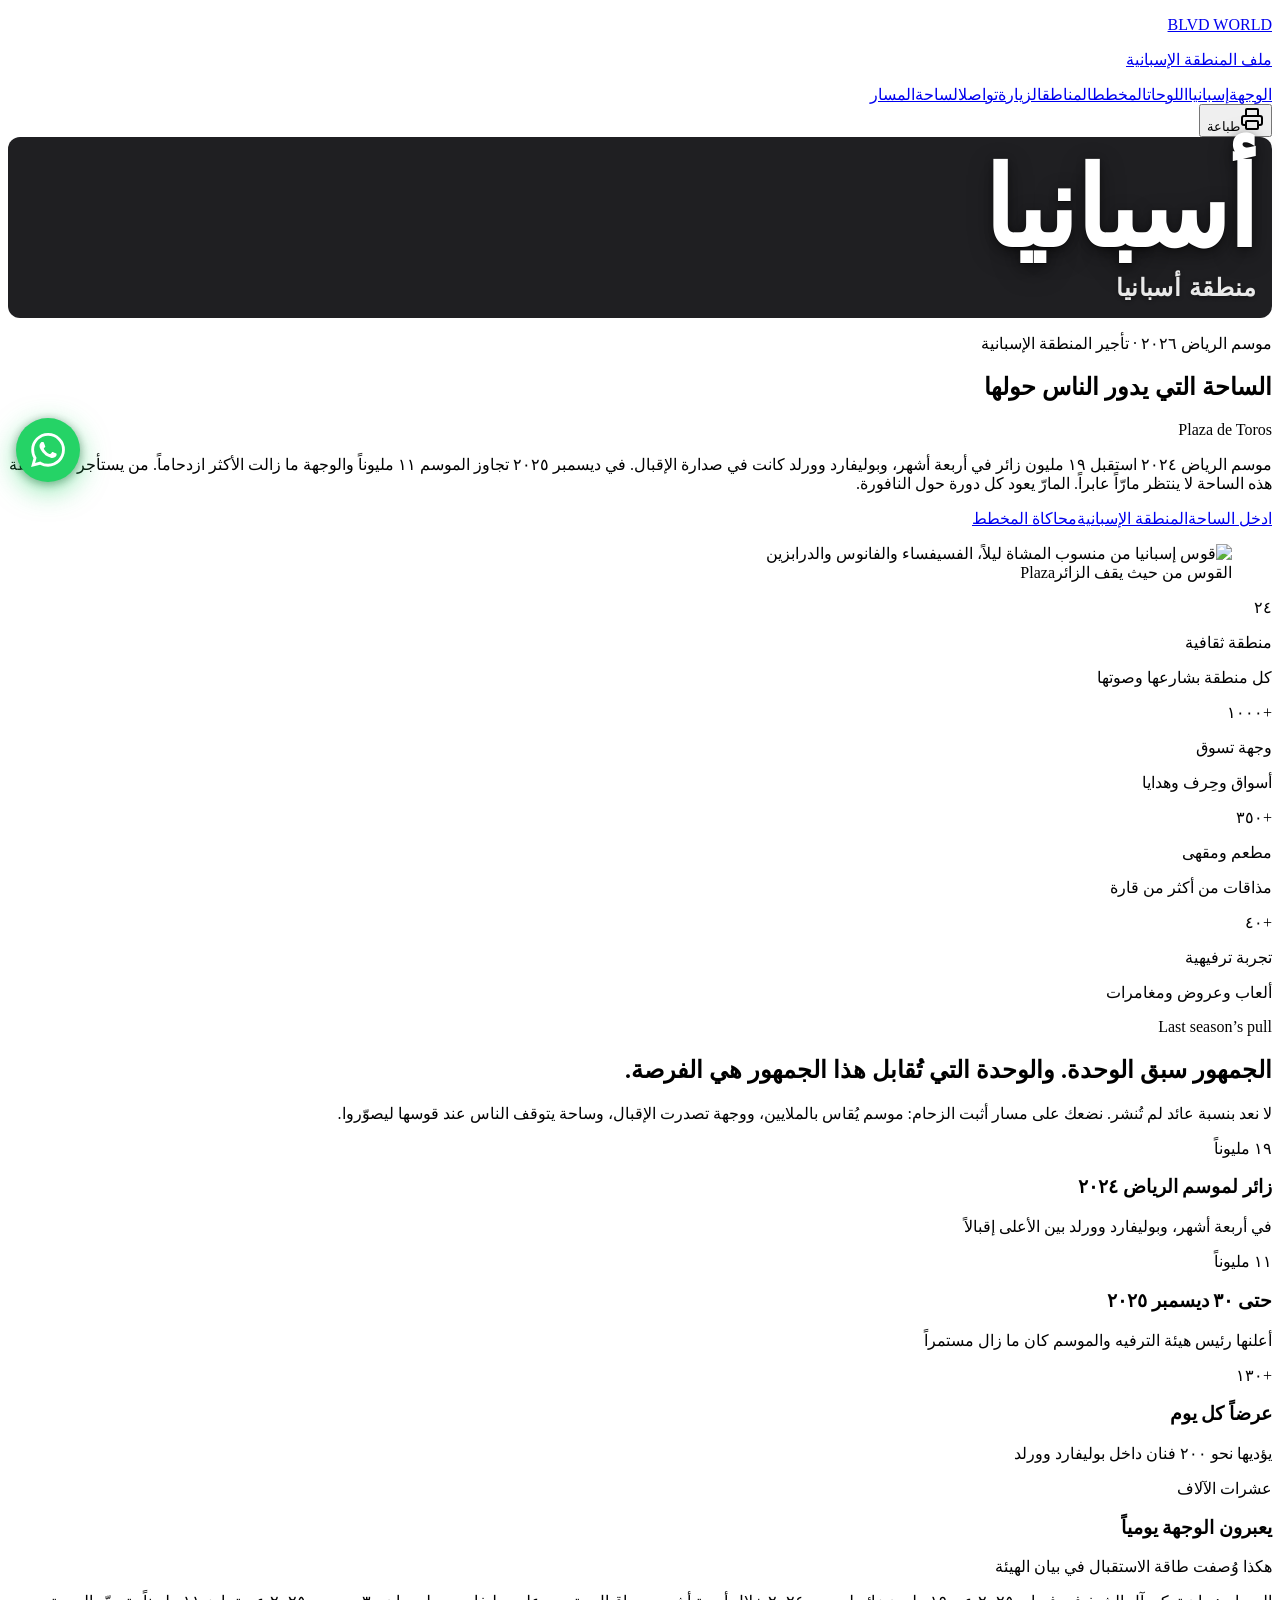
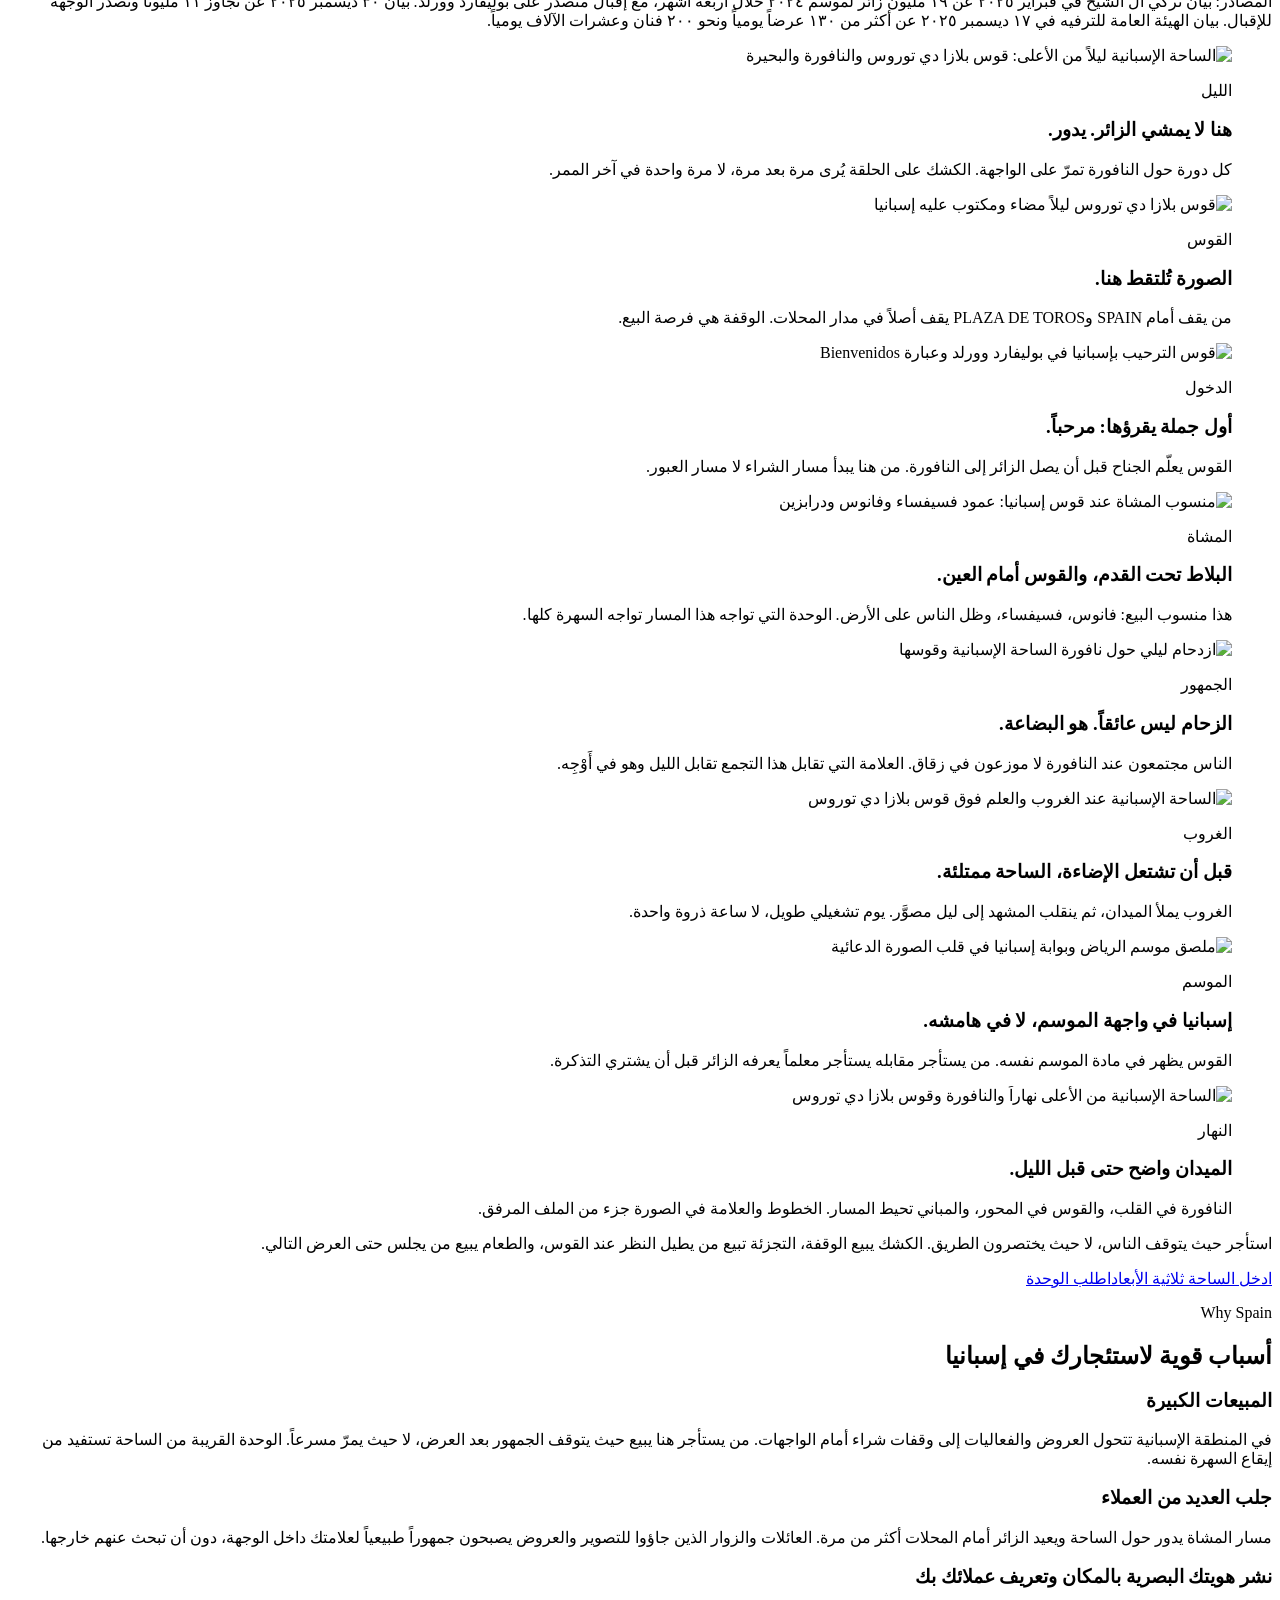
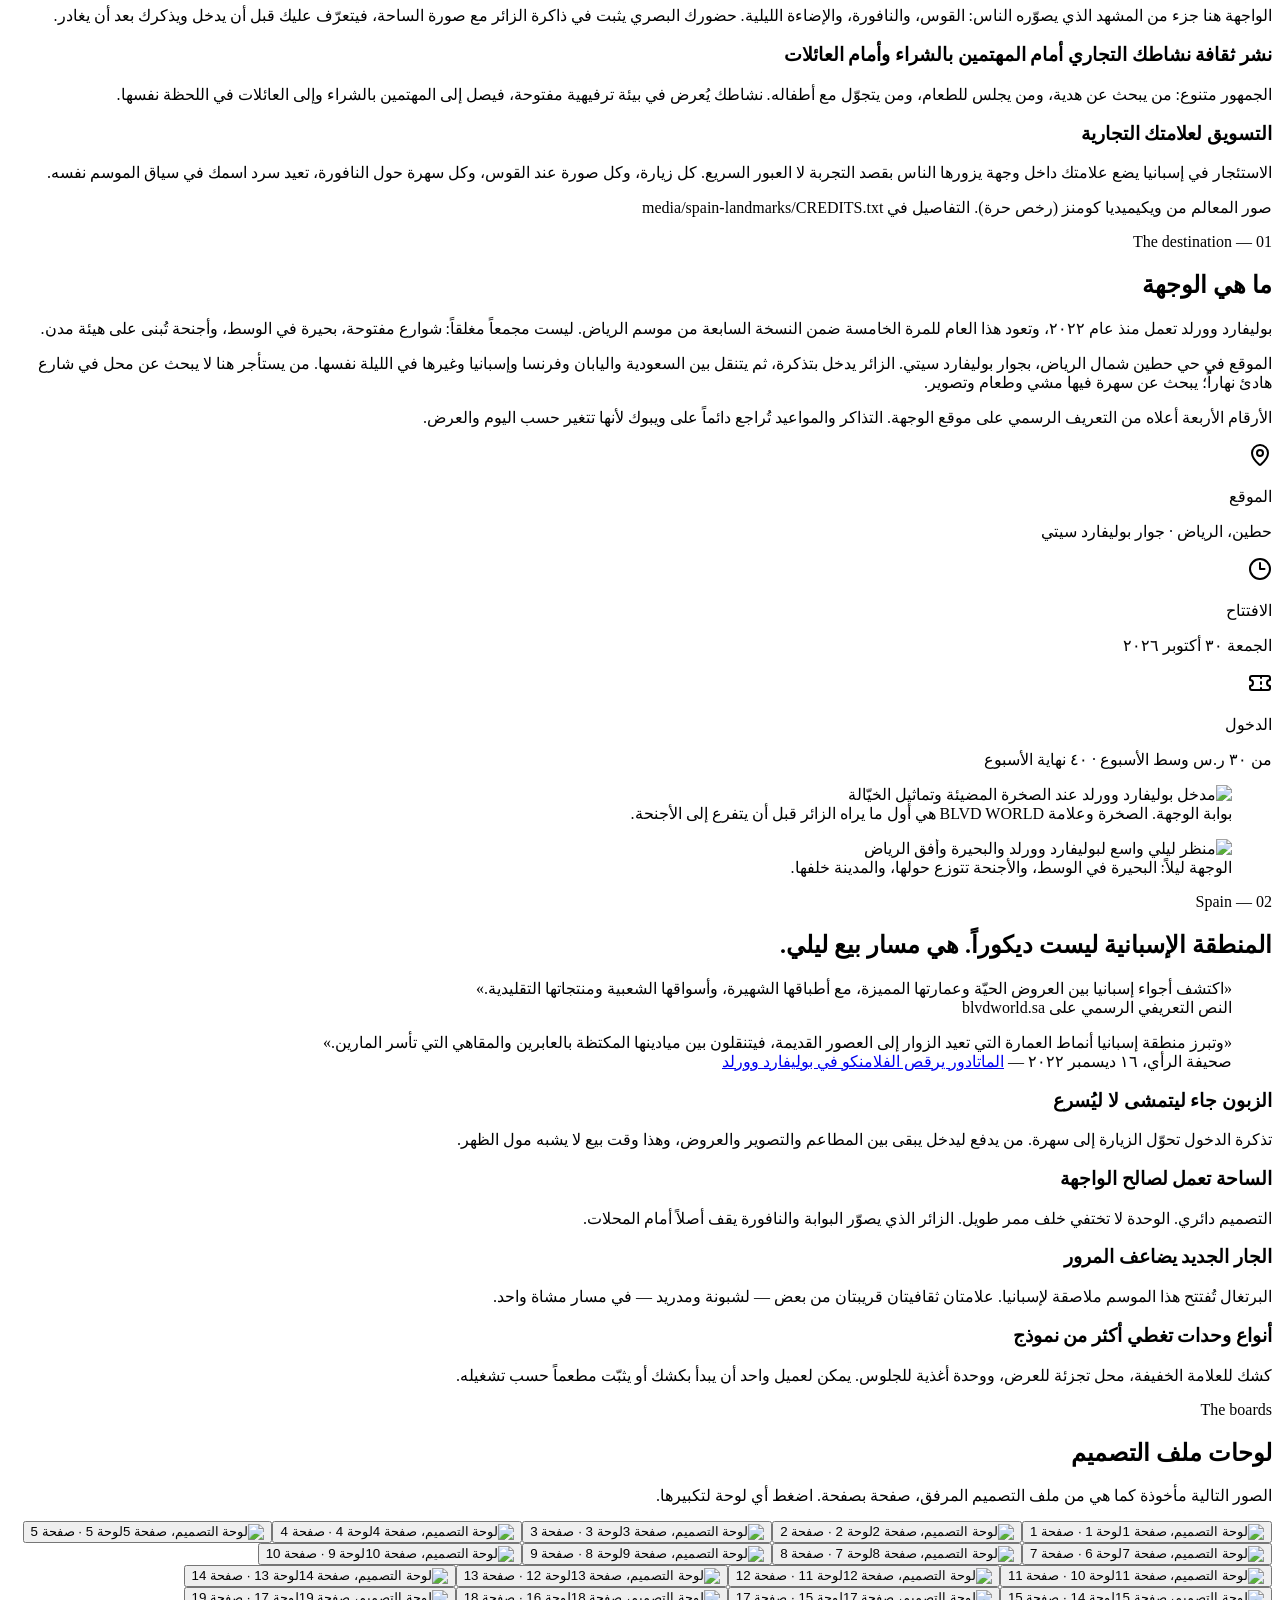
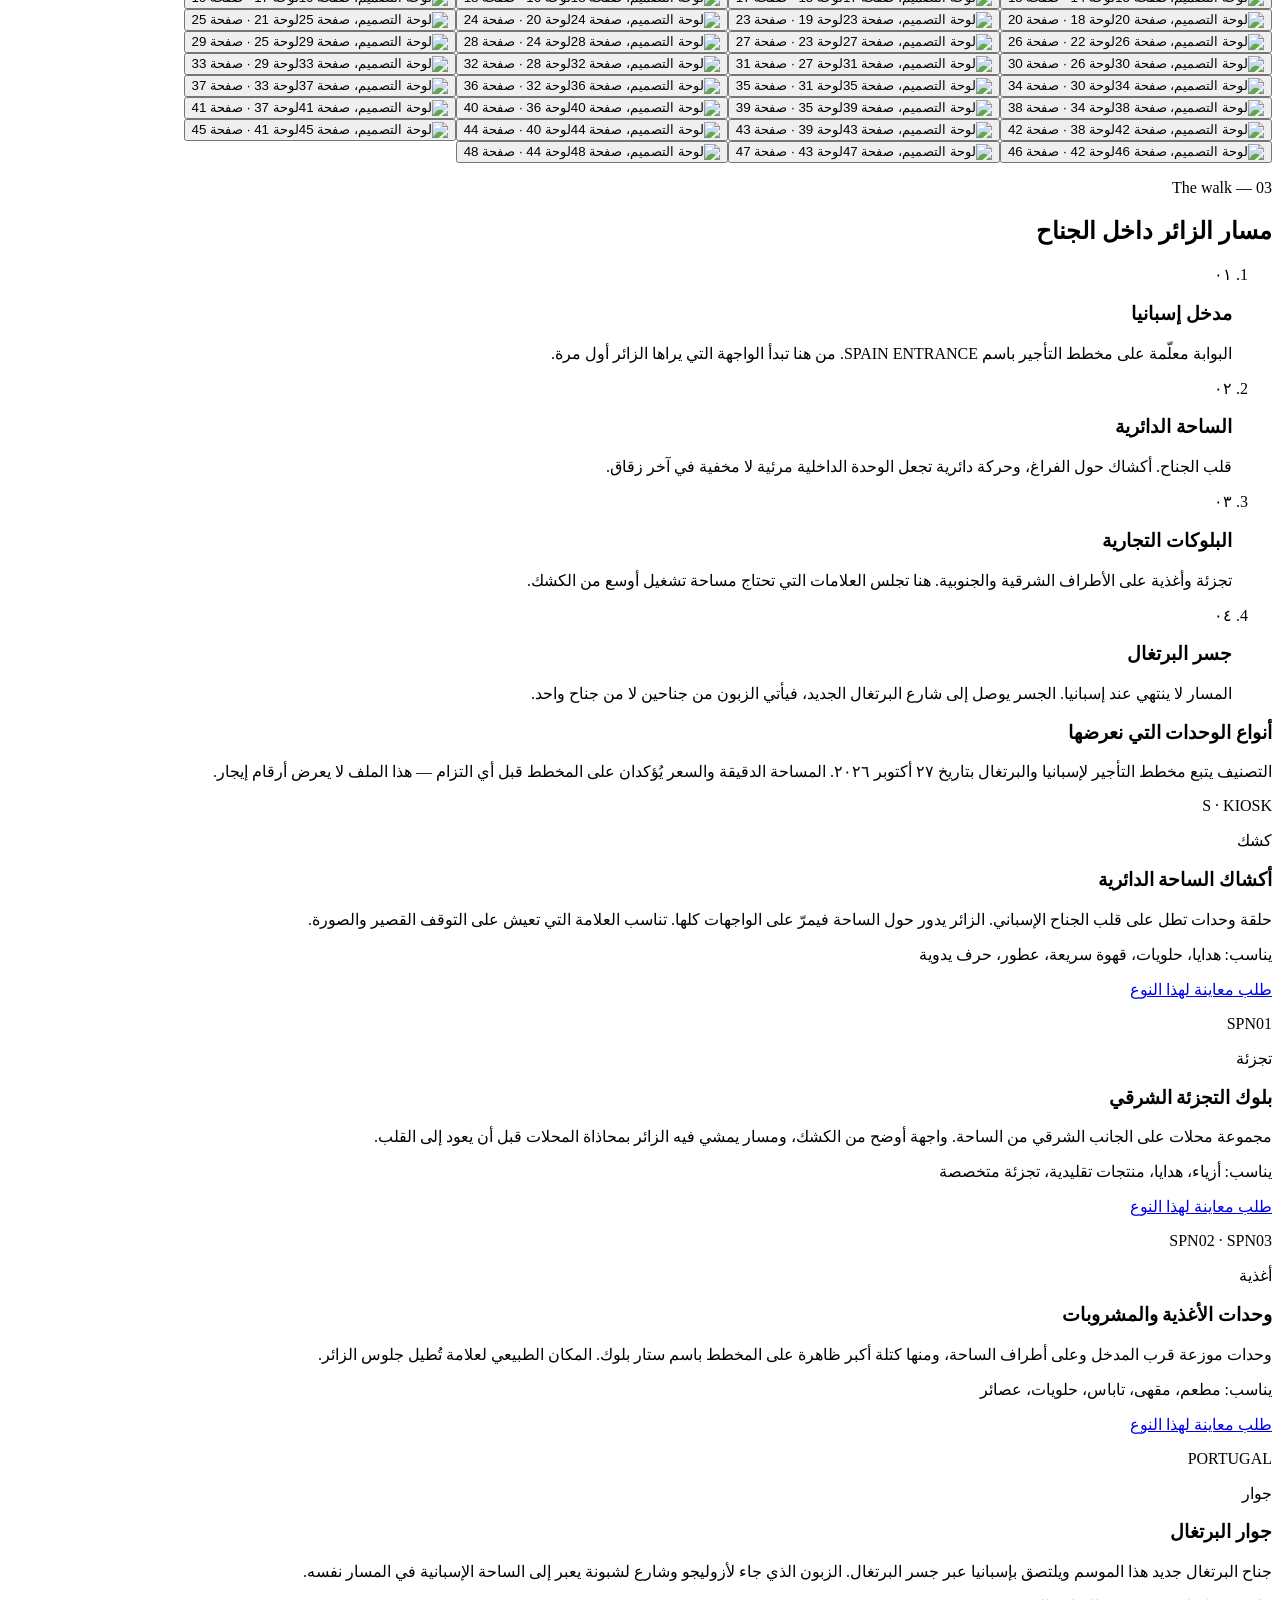
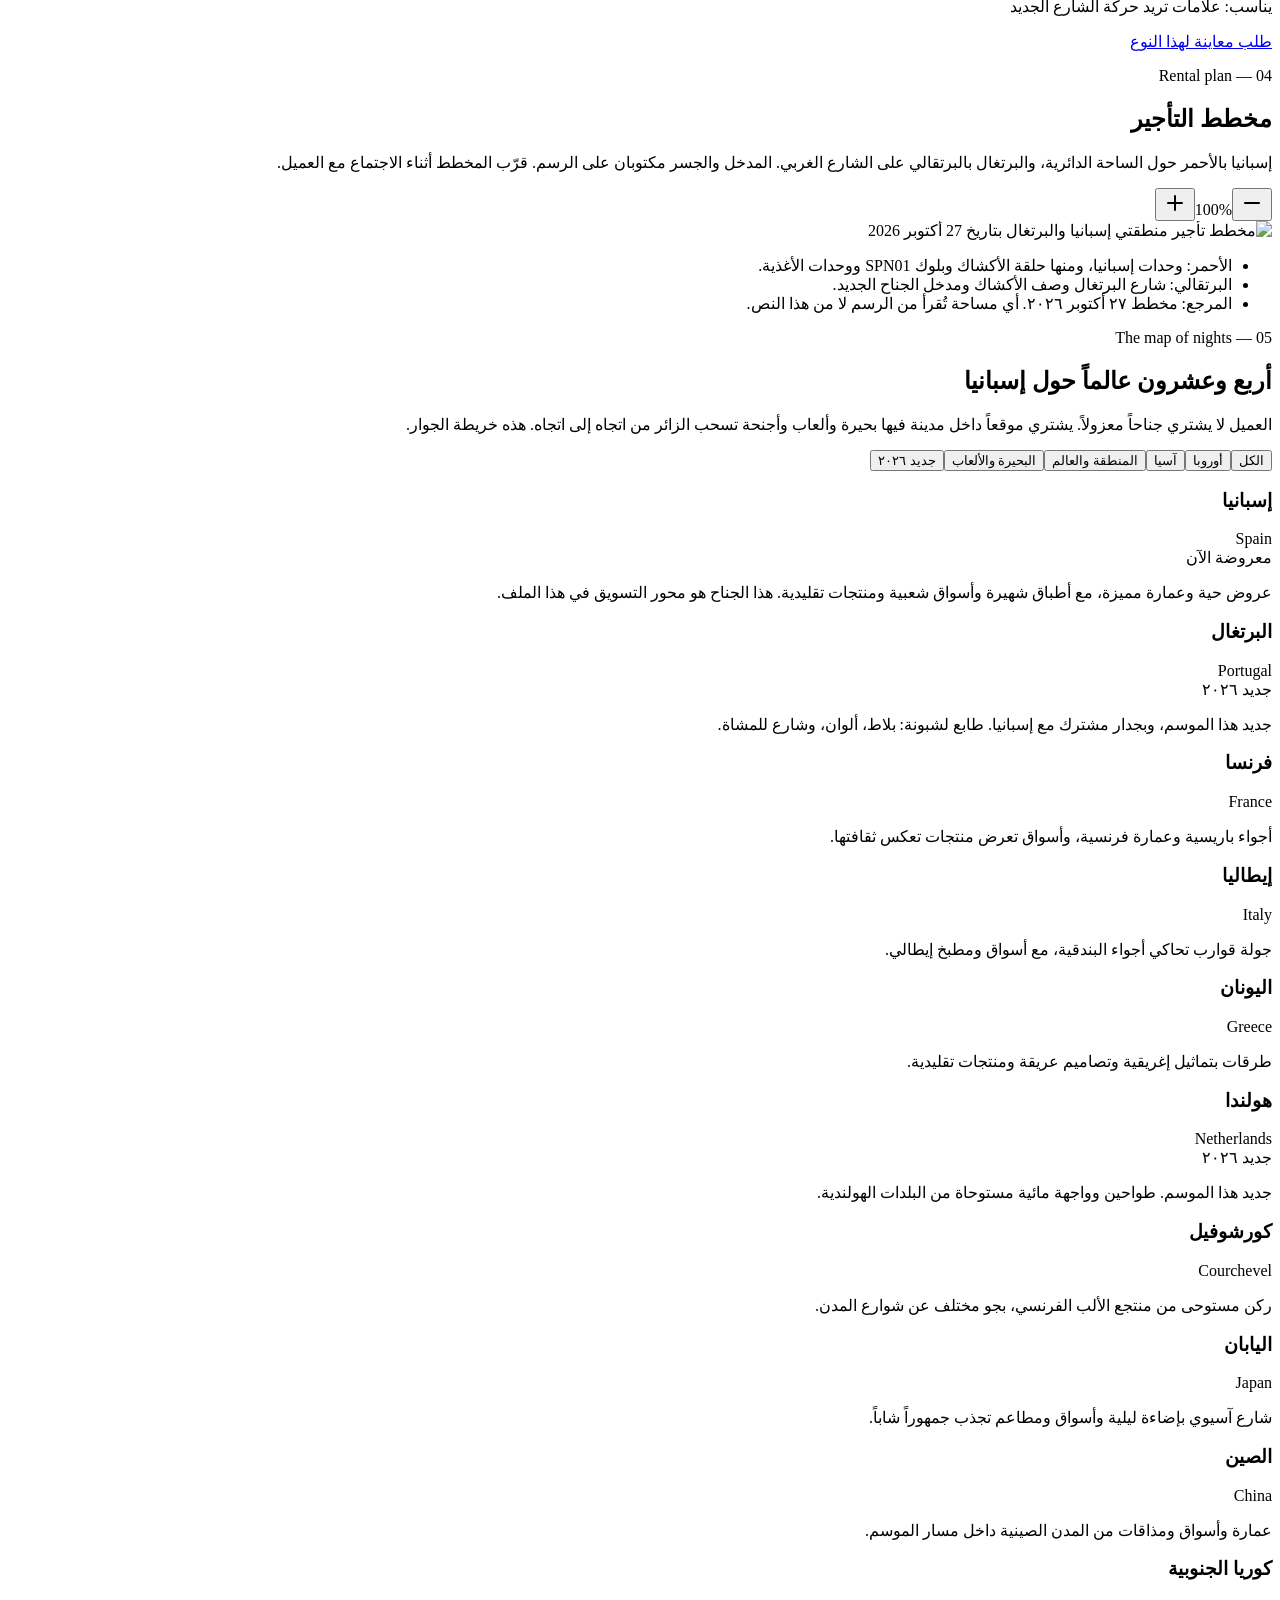
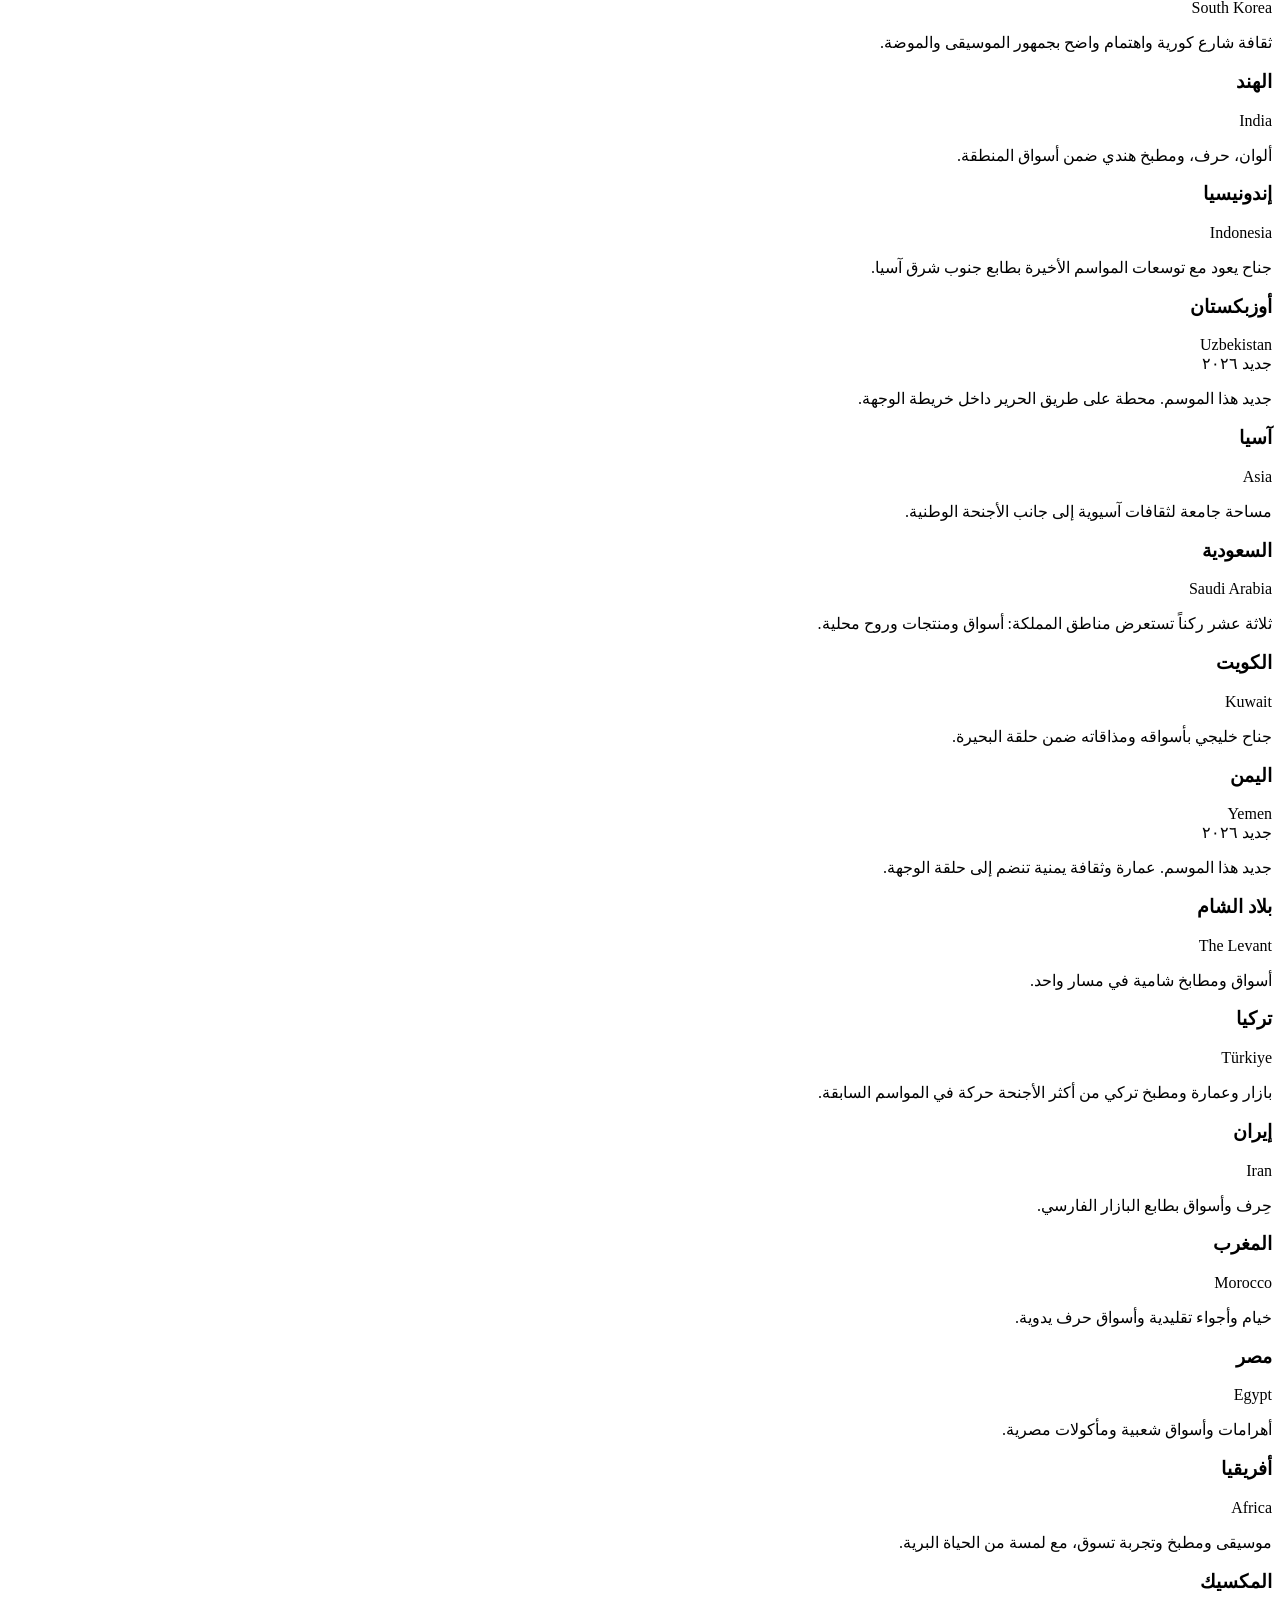
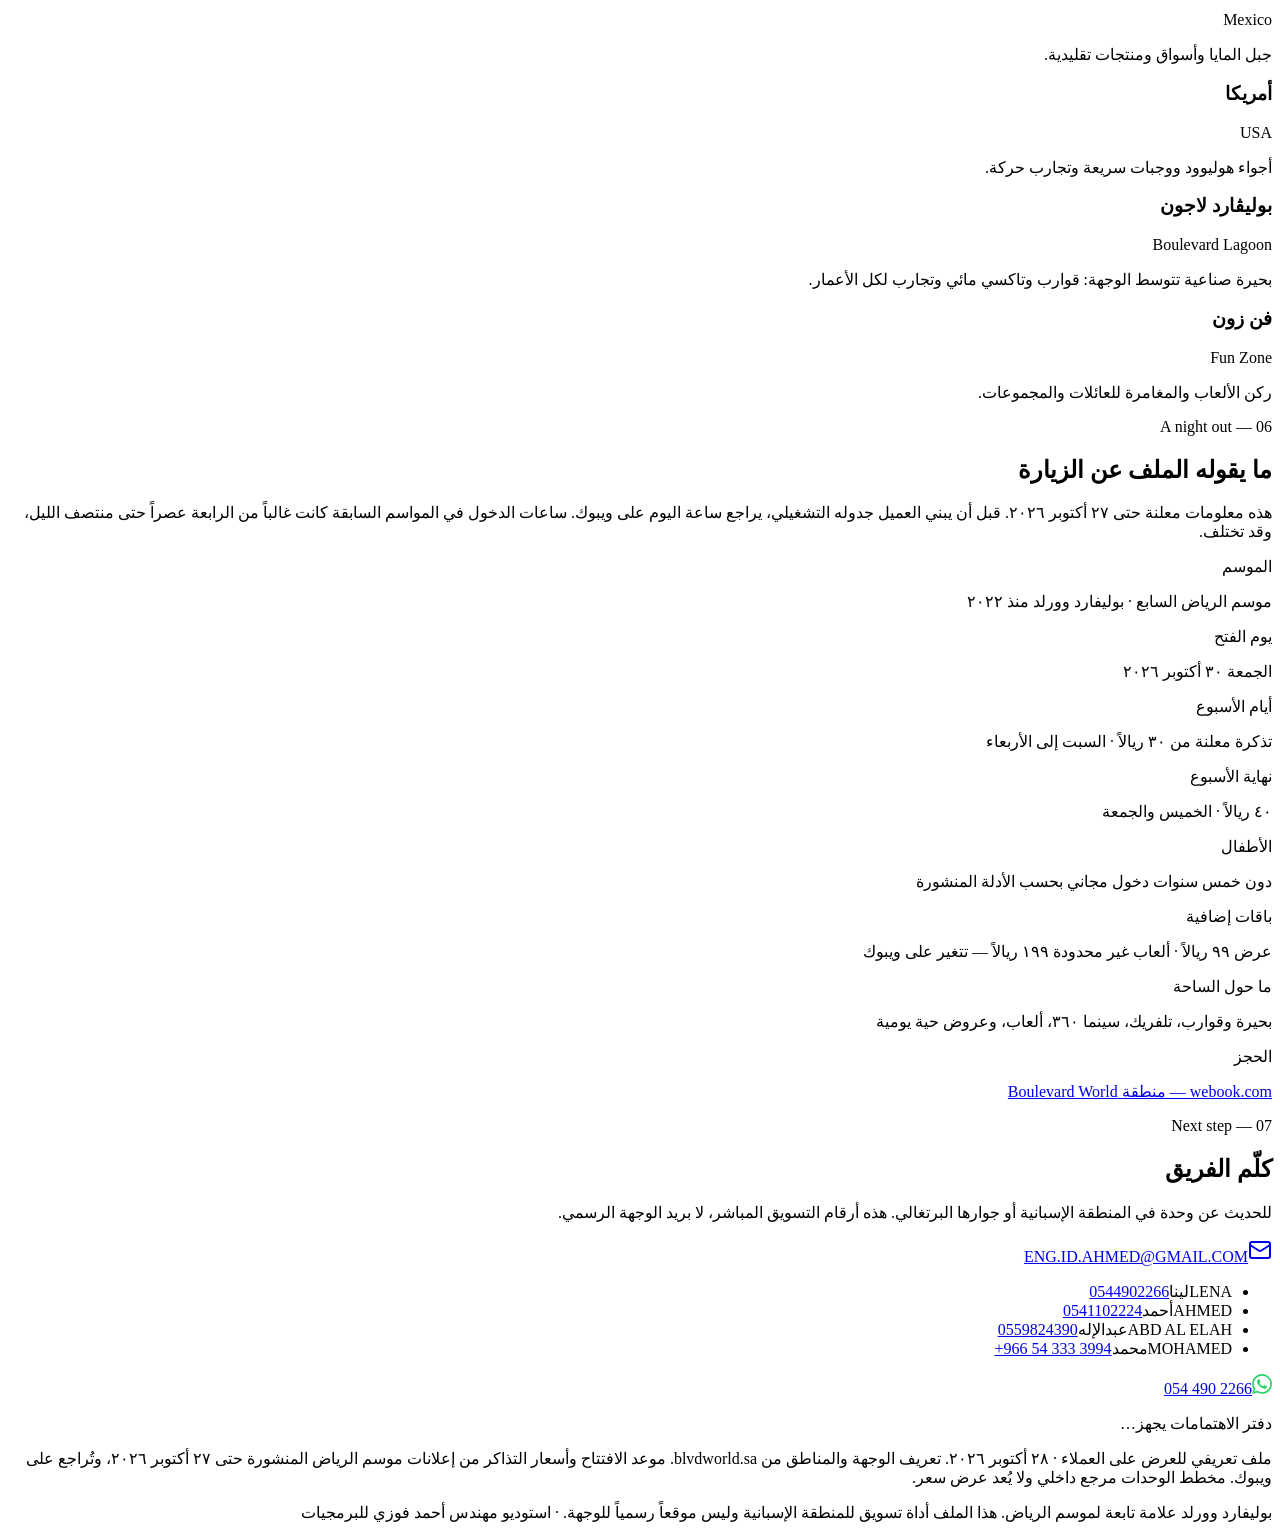
==== commit c17336e4: "Hostinger boxtech-sa.com/boulevard-world static copy with freeze fixes" ====
--- a/index.html
+++ b/index.html
@@ -1,4 +1,4 @@
-<!DOCTYPE html><html lang="ar" dir="rtl"><head><meta http-equiv="Cache-Control" content="no-cache"><meta name="twitter:card" content="summary_large_image"><meta property="og:title" content="بوليفارد وورلد — المنطقة الإسبانية"><meta property="og:image" content="/og.jpg"><meta property="og:image:width" content="1200"><meta property="og:image:height" content="630"><meta charSet="utf-8"/><meta name="viewport" content="width=device-width, initial-scale=1"/><link rel="preload" as="image" href="/media/spain/arch-street.jpg"/><link rel="preload" as="image" href="/media/spain/night-high.jpg"/><link rel="preload" as="image" href="/media/spain/arch-close.jpg"/><link rel="preload" as="image" href="/media/spain/bienvenidos.jpg"/><link rel="preload" as="image" href="/media/spain/night-crowd.jpg"/><link rel="preload" as="image" href="/media/spain/sunset-flag.jpg"/><link rel="preload" as="image" href="/media/spain/season-poster.jpg"/><link rel="preload" as="image" href="/media/spain/day-overhead.jpg"/><link rel="preload" as="image" href="/media/gate.jpg"/><link rel="preload" as="image" href="/media/aerial-night.jpg"/><link rel="stylesheet" href="/assets/styles-9Tl1P6R1.css" data-precedence="default"/><link rel="stylesheet" href="/assets/blvd-polish-h1793163600.css"/><link rel="preload" as="image" href="/media/rental-plan.jpg"/><title>بوليفارد وورلد — ملف المنطقة الإسبانية</title><meta name="theme-color" content="#000000"/><meta name="description" content="ملف تعريفي لبوليفارد وورلد في موسم الرياض 2026، لتسويق المنطقة الإسبانية للشركاء التجاريين."/><link rel="modulepreload" href="/assets/index-NmsYg59w.js"/><link rel="modulepreload" href="/assets/routes-BBPKAemp-h1793163600.js"/><link rel="icon" type="image/svg+xml" href="/favicon.svg"/><link rel="manifest" href="/__grok/manifest.webmanifest"/><link rel="apple-touch-icon" href="/__grok/icon-180.png"/><meta name="apple-mobile-web-app-title" content="بوليفارد وورلد — المنطقة الإسبانية"><meta name="apple-mobile-web-app-status-bar-style" content="black"><meta name="grok-project-id" content="01a1802d-0c6a-7792-ba0b-582599252a2d"><meta property="grok:app_id" content="01a1802d-0c6a-7792-ba0b-582599252a2d"><meta property="x:creator" content="@Ahmed_Haleem_ID"><meta property="x:creator:id" content="575296166"><style id="blvd-wa-fab-style">
+<!DOCTYPE html><html lang="ar" dir="rtl"><head><meta http-equiv="Cache-Control" content="no-cache"><meta name="twitter:card" content="summary_large_image"><meta property="og:title" content="بوليفارد وورلد — المنطقة الإسبانية"><meta property="og:image" content="/boulevard-world/og.jpg"><meta property="og:image:width" content="1200"><meta property="og:image:height" content="630"><meta charSet="utf-8"/><meta name="viewport" content="width=device-width, initial-scale=1"/><link rel="preload" as="image" href="/boulevard-world/media/spain/arch-street.jpg"/><link rel="preload" as="image" href="/boulevard-world/media/spain/night-high.jpg"/><link rel="preload" as="image" href="/boulevard-world/media/spain/arch-close.jpg"/><link rel="preload" as="image" href="/boulevard-world/media/spain/bienvenidos.jpg"/><link rel="preload" as="image" href="/boulevard-world/media/spain/night-crowd.jpg"/><link rel="preload" as="image" href="/boulevard-world/media/spain/sunset-flag.jpg"/><link rel="preload" as="image" href="/boulevard-world/media/spain/season-poster.jpg"/><link rel="preload" as="image" href="/boulevard-world/media/spain/day-overhead.jpg"/><link rel="preload" as="image" href="/boulevard-world/media/gate.jpg"/><link rel="preload" as="image" href="/boulevard-world/media/aerial-night.jpg"/><link rel="stylesheet" href="/boulevard-world/assets/styles-9Tl1P6R1.css" data-precedence="default"/><link rel="stylesheet" href="/boulevard-world/assets/blvd-polish-h1793163600.css"/><link rel="preload" as="image" href="/boulevard-world/media/rental-plan.jpg"/><title>بوليفارد وورلد — ملف المنطقة الإسبانية</title><meta name="theme-color" content="#000000"/><meta name="description" content="ملف تعريفي لبوليفارد وورلد في موسم الرياض 2026، لتسويق المنطقة الإسبانية للشركاء التجاريين."/><link rel="modulepreload" href="/boulevard-world/assets/index-NmsYg59w.js"/><link rel="modulepreload" href="/boulevard-world/assets/routes-BBPKAemp-h1793163600.js"/><link rel="icon" type="image/svg+xml" href="/boulevard-world/favicon.svg"/><link rel="manifest" href="/boulevard-world/__grok/manifest.webmanifest"/><link rel="apple-touch-icon" href="/boulevard-world/__grok/icon-180.png"/><meta name="apple-mobile-web-app-title" content="بوليفارد وورلد — المنطقة الإسبانية"><meta name="apple-mobile-web-app-status-bar-style" content="black"><meta name="grok-project-id" content="01a1802d-0c6a-7792-ba0b-582599252a2d"><meta property="grok:app_id" content="01a1802d-0c6a-7792-ba0b-582599252a2d"><meta property="x:creator" content="@Ahmed_Haleem_ID"><meta property="x:creator:id" content="575296166"><style id="blvd-wa-fab-style">
 #blvd-wa-fab{position:fixed!important;left:16px!important;right:auto!important;top:50%!important;bottom:auto!important;transform:translateY(-50%)!important;z-index:2147483647!important;width:64px!important;height:64px!important;display:flex!important;align-items:center!important;justify-content:center!important;border-radius:50%!important;background:#25D366!important;color:#fff!important;border:none!important;box-shadow:0 8px 28px rgba(37,211,102,.55),0 2px 10px rgba(0,0,0,.4)!important;text-decoration:none!important;margin:0!important;padding:0!important;cursor:pointer!important;animation:blvdWaPulse 2.2s ease-in-out infinite!important;-webkit-tap-highlight-color:transparent!important}
 #blvd-wa-fab svg{width:34px!important;height:34px!important;display:block!important;fill:#fff!important;pointer-events:none!important}
 #blvd-wa-fab:hover,#blvd-wa-fab:focus-visible{transform:translateY(-50%) scale(1.1)!important;outline:2px solid #fff!important;outline-offset:3px!important}
@@ -120,44 +120,80 @@
 @media (max-width: 480px) {
   .blvd-hero-spain-title { font-size: 56px !important; }
   .blvd-hero-spain { margin-bottom: 0.5rem; padding: 0.7rem 0.85rem 0.8rem; }
-}</style></head><body><!--$--><div class="min-h-screen"><header class="no-print sticky top-0 z-20 border-b border-line bg-paper/95 backdrop-blur-sm"><div class="dossier flex items-center justify-between gap-4 py-3"><a href="#top" class="min-w-0"><p class="latin text-xs text-gold">BLVD WORLD</p><p class="truncate text-sm font-semibold text-ink">ملف المنطقة الإسبانية</p></a><nav class="flex gap-1 overflow-x-auto"><a href="#about" class="shrink-0 px-3 py-2 text-sm text-ink-soft hover:text-crimson">الوجهة</a><a href="#spain" class="shrink-0 px-3 py-2 text-sm text-ink-soft hover:text-crimson">إسبانيا</a><a href="#boards" class="shrink-0 px-3 py-2 text-sm text-ink-soft hover:text-crimson">اللوحات</a><a href="#plan" class="shrink-0 px-3 py-2 text-sm text-ink-soft hover:text-crimson">المخطط</a><a href="#zones" class="shrink-0 px-3 py-2 text-sm text-ink-soft hover:text-crimson">المناطق</a><a href="#visit" class="shrink-0 px-3 py-2 text-sm text-ink-soft hover:text-crimson">الزيارة</a><a href="#contact" class="shrink-0 px-3 py-2 text-sm text-ink-soft hover:text-crimson">تواصل</a><a href="/plaza" class="shrink-0 px-3 py-2 text-sm text-crimson">الساحة</a><a href="/simulate" class="shrink-0 px-3 py-2 text-sm text-crimson">المسار</a></nav><button type="button" class="hidden shrink-0 items-center gap-2 border border-ink px-3 py-2 text-sm text-ink sm:inline-flex"><svg xmlns="http://www.w3.org/2000/svg" width="24" height="24" viewBox="0 0 24 24" fill="none" stroke="currentColor" stroke-width="2" stroke-linecap="round" stroke-linejoin="round" class="lucide lucide-printer size-4" aria-hidden="true"><path d="M6 18H4a2 2 0 0 1-2-2v-5a2 2 0 0 1 2-2h16a2 2 0 0 1 2 2v5a2 2 0 0 1-2 2h-2"></path><path d="M6 9V3a1 1 0 0 1 1-1h10a1 1 0 0 1 1 1v6"></path><rect x="6" y="14" width="12" height="8" rx="1"></rect></svg>طباعة</button></div></header><main id="top"><section class="dossier grid items-end gap-8 py-10 md:grid-cols-12 md:py-16"><div class="md:col-span-7"><div class="blvd-hero-spain" data-blvd-hero="1"><p class="blvd-hero-spain-title">أسبانيا</p><p class="blvd-hero-spain-sub">منطقة أسبانيا</p></div><p class="text-sm font-medium text-crimson">موسم الرياض ٢٠٢٦ · تأجير المنطقة الإسبانية</p><h1 class="mt-3 font-display text-5xl leading-none text-ink md:text-7xl">الساحة التي يدور الناس حولها</h1><p class="latin mt-3 text-2xl text-gold">Plaza de Toros</p><p class="mt-6 max-w-xl text-lg text-ink-soft">موسم الرياض ٢٠٢٤ استقبل ١٩ مليون زائر في أربعة أشهر، وبوليفارد وورلد كانت في صدارة الإقبال. في ديسمبر ٢٠٢٥ تجاوز الموسم ١١ مليوناً والوجهة ما زالت الأكثر ازدحاماً. من يستأجر على حلقة هذه الساحة لا ينتظر مارّاً عابراً. المارّ يعود كل دورة حول النافورة.</p><div class="mt-8 flex flex-wrap gap-3"><a href="/plaza" class="bg-crimson px-5 py-3 text-sm font-medium text-white">ادخل الساحة</a><a href="#spain" class="rounded-full border border-white/40 px-5 py-3 text-sm font-medium text-ink">المنطقة الإسبانية</a><a href="/simulate" class="rounded-full border border-white/40 px-5 py-3 text-sm font-medium text-ink">محاكاة المخطط</a></div></div><figure class="md:col-span-5"><div class="portrait overflow-hidden border border-line bg-paper-2"><img src="/media/spain/arch-street.jpg" alt="قوس إسبانيا من منسوب المشاة ليلاً، الفسيفساء والفانوس والدرابزين" class="h-full w-full object-cover"/></div><figcaption class="mt-3 flex items-baseline justify-between gap-3 text-sm text-muted"><span>القوس من حيث يقف الزائر</span><span class="latin">Plaza</span></figcaption></figure></section><section class="border-y border-line bg-paper-2"><div class="dossier grid grid-cols-2 md:grid-cols-4"><div class="border-line px-2 py-6 md:border-s md:px-6"><p class="font-display text-4xl text-crimson md:text-5xl">٢٤</p><p class="mt-1 font-medium text-ink">منطقة ثقافية</p><p class="text-sm text-muted">كل منطقة بشارعها وصوتها</p></div><div class="border-line px-2 py-6 md:border-s md:px-6"><p class="font-display text-4xl text-crimson md:text-5xl">+١٠٠٠</p><p class="mt-1 font-medium text-ink">وجهة تسوق</p><p class="text-sm text-muted">أسواق وحِرف وهدايا</p></div><div class="border-line px-2 py-6 md:border-s md:px-6"><p class="font-display text-4xl text-crimson md:text-5xl">+٣٥٠</p><p class="mt-1 font-medium text-ink">مطعم ومقهى</p><p class="text-sm text-muted">مذاقات من أكثر من قارة</p></div><div class="border-line px-2 py-6 md:border-s md:px-6"><p class="font-display text-4xl text-crimson md:text-5xl">+٤٠</p><p class="mt-1 font-medium text-ink">تجربة ترفيهية</p><p class="text-sm text-muted">ألعاب وعروض ومغامرات</p></div></div></section><section id="momentum" class="border-y border-line bg-black text-ink"><div class="dossier py-14 md:py-20"><p class="latin text-sm text-gold">Last season’s pull</p><h2 class="mt-2 max-w-3xl font-display text-4xl leading-tight md:text-6xl">الجمهور سبق الوحدة. والوحدة التي تُقابل هذا الجمهور هي الفرصة.</h2><p class="mt-6 max-w-3xl text-lg text-ink-soft">لا نعد بنسبة عائد لم تُنشر. نضعك على مسار أثبت الزحام: موسم يُقاس بالملايين، ووجهة تصدرت الإقبال، وساحة يتوقف الناس عند قوسها ليصوّروا.</p><div class="mt-10 grid gap-px bg-white/10 sm:grid-cols-2 lg:grid-cols-4"><article class="bg-paper-2 p-5"><p class="font-display text-4xl text-gold">١٩ مليوناً</p><h3 class="mt-2 text-lg">زائر لموسم الرياض ٢٠٢٤</h3><p class="mt-2 text-sm text-ink-soft">في أربعة أشهر، وبوليفارد وورلد بين الأعلى إقبالاً</p></article><article class="bg-paper-2 p-5"><p class="font-display text-4xl text-gold">١١ مليوناً</p><h3 class="mt-2 text-lg">حتى ٣٠ ديسمبر ٢٠٢٥</h3><p class="mt-2 text-sm text-ink-soft">أعلنها رئيس هيئة الترفيه والموسم كان ما زال مستمراً</p></article><article class="bg-paper-2 p-5"><p class="font-display text-4xl text-gold">+١٣٠</p><h3 class="mt-2 text-lg">عرضاً كل يوم</h3><p class="mt-2 text-sm text-ink-soft">يؤديها نحو ٢٠٠ فنان داخل بوليفارد وورلد</p></article><article class="bg-paper-2 p-5"><p class="font-display text-4xl text-gold">عشرات الآلاف</p><h3 class="mt-2 text-lg">يعبرون الوجهة يومياً</h3><p class="mt-2 text-sm text-ink-soft">هكذا وُصفت طاقة الاستقبال في بيان الهيئة</p></article></div><p class="mt-6 max-w-3xl text-sm text-gold">المصادر: بيان تركي آل الشيخ في فبراير ٢٠٢٥ عن ١٩ مليون زائر لموسم ٢٠٢٤ خلال أربعة أشهر، مع إقبال متصدر على بوليفارد وورلد. بيان ٣٠ ديسمبر ٢٠٢٥ عن تجاوز ١١ مليوناً وتصدّر الوجهة للإقبال. بيان الهيئة العامة للترفيه في ١٧ ديسمبر ٢٠٢٥ عن أكثر من ١٣٠ عرضاً يومياً ونحو ٢٠٠ فنان وعشرات الآلاف يومياً.</p></div><div class="grid gap-px bg-line md:grid-cols-2"><figure class="relative "><img src="/media/spain/night-high.jpg" alt="الساحة الإسبانية ليلاً من الأعلى: قوس بلازا دي توروس والنافورة والبحيرة" class="w-full object-cover shot-tall"/><figcaption class="caption-veil absolute inset-x-0 bottom-0 p-6 text-white md:p-8"><p class="latin text-sm text-gold">الليل</p><h3 class="mt-1 max-w-xl font-display text-4xl leading-tight md:text-5xl">هنا لا يمشي الزائر. يدور.</h3><p class="mt-3 max-w-xl text-white/80">كل دورة حول النافورة تمرّ على الواجهة. الكشك على الحلقة يُرى مرة بعد مرة، لا مرة واحدة في آخر الممر.</p></figcaption></figure><figure class="relative "><img src="/media/spain/arch-close.jpg" alt="قوس بلازا دي توروس ليلاً مضاء ومكتوب عليه إسبانيا" class="w-full object-cover shot-tall"/><figcaption class="caption-veil absolute inset-x-0 bottom-0 p-6 text-white md:p-8"><p class="latin text-sm text-gold">القوس</p><h3 class="mt-1 max-w-xl font-display text-4xl leading-tight md:text-5xl">الصورة تُلتقط هنا.</h3><p class="mt-3 max-w-xl text-white/80">من يقف أمام SPAIN وPLAZA DE TOROS يقف أصلاً في مدار المحلات. الوقفة هي فرصة البيع.</p></figcaption></figure><figure class="relative "><img src="/media/spain/bienvenidos.jpg" alt="قوس الترحيب بإسبانيا في بوليفارد وورلد وعبارة Bienvenidos" class="w-full object-cover shot-tall"/><figcaption class="caption-veil absolute inset-x-0 bottom-0 p-6 text-white md:p-8"><p class="latin text-sm text-gold">الدخول</p><h3 class="mt-1 max-w-xl font-display text-4xl leading-tight md:text-5xl">أول جملة يقرؤها: مرحباً.</h3><p class="mt-3 max-w-xl text-white/80">القوس يعلّم الجناح قبل أن يصل الزائر إلى النافورة. من هنا يبدأ مسار الشراء لا مسار العبور.</p></figcaption></figure><figure class="relative "><img src="/media/spain/arch-street.jpg" alt="منسوب المشاة عند قوس إسبانيا: عمود فسيفساء وفانوس ودرابزين" class="w-full object-cover shot-tall"/><figcaption class="caption-veil absolute inset-x-0 bottom-0 p-6 text-white md:p-8"><p class="latin text-sm text-gold">المشاة</p><h3 class="mt-1 max-w-xl font-display text-4xl leading-tight md:text-5xl">البلاط تحت القدم، والقوس أمام العين.</h3><p class="mt-3 max-w-xl text-white/80">هذا منسوب البيع: فانوس، فسيفساء، وظل الناس على الأرض. الوحدة التي تواجه هذا المسار تواجه السهرة كلها.</p></figcaption></figure><figure class="relative "><img src="/media/spain/night-crowd.jpg" alt="ازدحام ليلي حول نافورة الساحة الإسبانية وقوسها" class="w-full object-cover shot-tall"/><figcaption class="caption-veil absolute inset-x-0 bottom-0 p-6 text-white md:p-8"><p class="latin text-sm text-gold">الجمهور</p><h3 class="mt-1 max-w-xl font-display text-4xl leading-tight md:text-5xl">الزحام ليس عائقاً. هو البضاعة.</h3><p class="mt-3 max-w-xl text-white/80">الناس مجتمعون عند النافورة لا موزعون في زقاق. العلامة التي تقابل هذا التجمع تقابل الليل وهو في أَوْجِه.</p></figcaption></figure><figure class="relative md:col-span-2"><img src="/media/spain/sunset-flag.jpg" alt="الساحة الإسبانية عند الغروب والعلم فوق قوس بلازا دي توروس" class="w-full object-cover shot-wide"/><figcaption class="caption-veil absolute inset-x-0 bottom-0 p-6 text-white md:p-8"><p class="latin text-sm text-gold">الغروب</p><h3 class="mt-1 max-w-xl font-display text-4xl leading-tight md:text-5xl">قبل أن تشتعل الإضاءة، الساحة ممتلئة.</h3><p class="mt-3 max-w-xl text-white/80">الغروب يملأ الميدان، ثم ينقلب المشهد إلى ليل مصوَّر. يوم تشغيلي طويل، لا ساعة ذروة واحدة.</p></figcaption></figure><figure class="relative md:col-span-2"><img src="/media/spain/season-poster.jpg" alt="ملصق موسم الرياض وبوابة إسبانيا في قلب الصورة الدعائية" class="w-full object-cover shot-wide"/><figcaption class="caption-veil absolute inset-x-0 bottom-0 p-6 text-white md:p-8"><p class="latin text-sm text-gold">الموسم</p><h3 class="mt-1 max-w-xl font-display text-4xl leading-tight md:text-5xl">إسبانيا في واجهة الموسم، لا في هامشه.</h3><p class="mt-3 max-w-xl text-white/80">القوس يظهر في مادة الموسم نفسه. من يستأجر مقابله يستأجر معلماً يعرفه الزائر قبل أن يشتري التذكرة.</p></figcaption></figure><figure class="relative md:col-span-2"><img src="/media/spain/day-overhead.jpg" alt="الساحة الإسبانية من الأعلى نهاراً والنافورة وقوس بلازا دي توروس" class="w-full object-cover shot-wide"/><figcaption class="caption-veil absolute inset-x-0 bottom-0 p-6 text-white md:p-8"><p class="latin text-sm text-gold">النهار</p><h3 class="mt-1 max-w-xl font-display text-4xl leading-tight md:text-5xl">الميدان واضح حتى قبل الليل.</h3><p class="mt-3 max-w-xl text-white/80">النافورة في القلب، والقوس في المحور، والمباني تحيط المسار. الخطوط والعلامة في الصورة جزء من الملف المرفق.</p></figcaption></figure></div><div class="dossier py-12"><p class="max-w-3xl font-display text-3xl leading-snug md:text-4xl">استأجر حيث يتوقف الناس، لا حيث يختصرون الطريق. الكشك يبيع الوقفة، التجزئة تبيع من يطيل النظر عند القوس، والطعام يبيع من يجلس حتى العرض التالي.</p><div class="mt-6 flex flex-wrap gap-3"><a class="bg-crimson px-5 py-3 text-sm font-medium text-white" href="/plaza">ادخل الساحة ثلاثية الأبعاد</a><a href="#contact" class="rounded-full border border-white/40 px-5 py-3 text-sm">اطلب الوحدة</a></div></div></section><section id="reasons" class="blvd-reasons border-y border-line"><div class="blvd-reasons-hero" style="background-image:url(/media/spain-landmarks/heading.webp)"><div class="blvd-reasons-hero-veil"><p class="latin text-sm text-gold">Why Spain</p><h2>أسباب قوية لاستئجارك في إسبانيا</h2></div></div><div class="dossier blvd-reasons-grid"><article class="blvd-reason-card blvd-reveal" style="background-image:url(/media/spain-landmarks/card1.webp)"><div class="blvd-reason-veil"><h3>المبيعات الكبيرة</h3><p>في المنطقة الإسبانية تتحول العروض والفعاليات إلى وقفات شراء أمام الواجهات. من يستأجر هنا يبيع حيث يتوقف الجمهور بعد العرض، لا حيث يمرّ مسرعاً. الوحدة القريبة من الساحة تستفيد من إيقاع السهرة نفسه.</p></div></article><article class="blvd-reason-card blvd-reveal" style="background-image:url(/media/spain-landmarks/card2.webp)"><div class="blvd-reason-veil"><h3>جلب العديد من العملاء</h3><p>مسار المشاة يدور حول الساحة ويعيد الزائر أمام المحلات أكثر من مرة. العائلات والزوار الذين جاؤوا للتصوير والعروض يصبحون جمهوراً طبيعياً لعلامتك داخل الوجهة، دون أن تبحث عنهم خارجها.</p></div></article><article class="blvd-reason-card blvd-reveal" style="background-image:url(/media/spain-landmarks/card3.webp)"><div class="blvd-reason-veil"><h3>نشر هويتك البصرية بالمكان وتعريف عملائك بك</h3><p>الواجهة هنا جزء من المشهد الذي يصوّره الناس: القوس، والنافورة، والإضاءة الليلية. حضورك البصري يثبت في ذاكرة الزائر مع صورة الساحة، فيتعرّف عليك قبل أن يدخل ويذكرك بعد أن يغادر.</p></div></article><article class="blvd-reason-card blvd-reveal" style="background-image:url(/media/spain-landmarks/card4.webp)"><div class="blvd-reason-veil"><h3>نشر ثقافة نشاطك التجاري أمام المهتمين بالشراء وأمام العائلات</h3><p>الجمهور متنوع: من يبحث عن هدية، ومن يجلس للطعام، ومن يتجوّل مع أطفاله. نشاطك يُعرض في بيئة ترفيهية مفتوحة، فيصل إلى المهتمين بالشراء وإلى العائلات في اللحظة نفسها.</p></div></article><article class="blvd-reason-card blvd-reveal" style="background-image:url(/media/spain-landmarks/card5.webp)"><div class="blvd-reason-veil"><h3>التسويق لعلامتك التجارية</h3><p>الاستئجار في إسبانيا يضع علامتك داخل وجهة يزورها الناس بقصد التجربة لا العبور السريع. كل زيارة، وكل صورة عند القوس، وكل سهرة حول النافورة، تعيد سرد اسمك في سياق الموسم نفسه.</p></div></article></div><p class="blvd-reasons-credits">صور المعالم من ويكيميديا كومنز (رخص حرة). التفاصيل في media/spain-landmarks/CREDITS.txt</p></section><section id="about" class="dossier grid gap-10 py-14 md:grid-cols-12 md:py-20"><div class="md:col-span-7"><p class="latin text-sm text-gold">01 — The destination</p><h2 class="mt-2 font-display text-4xl text-ink md:text-5xl">ما هي الوجهة</h2><div class="mt-6 space-y-4 text-ink-soft"><p>بوليفارد وورلد تعمل منذ عام ٢٠٢٢، وتعود هذا العام للمرة الخامسة ضمن النسخة السابعة من موسم الرياض. ليست مجمعاً مغلقاً: شوارع مفتوحة، بحيرة في الوسط، وأجنحة تُبنى على هيئة مدن.</p><p>الموقع في حي حطين شمال الرياض، بجوار بوليفارد سيتي. الزائر يدخل بتذكرة، ثم يتنقل بين السعودية واليابان وفرنسا وإسبانيا وغيرها في الليلة نفسها. من يستأجر هنا لا يبحث عن محل في شارع هادئ نهاراً؛ يبحث عن سهرة فيها مشي وطعام وتصوير.</p><p>الأرقام الأربعة أعلاه من التعريف الرسمي على موقع الوجهة. التذاكر والمواعيد تُراجع دائماً على ويبوك لأنها تتغير حسب اليوم والعرض.</p></div><div class="mt-8 grid gap-4 sm:grid-cols-3"><div class="border-t border-line pt-3"><div class="flex items-center gap-2 text-crimson"><svg xmlns="http://www.w3.org/2000/svg" width="24" height="24" viewBox="0 0 24 24" fill="none" stroke="currentColor" stroke-width="2" stroke-linecap="round" stroke-linejoin="round" class="lucide lucide-map-pin size-4" aria-hidden="true"><path d="M20 10c0 4.993-5.539 10.193-7.399 11.799a1 1 0 0 1-1.202 0C9.539 20.193 4 14.993 4 10a8 8 0 0 1 16 0"></path><circle cx="12" cy="10" r="3"></circle></svg></div><p class="mt-2 text-sm text-muted">الموقع</p><p class="text-sm font-medium text-ink">حطين، الرياض · جوار بوليفارد سيتي</p></div><div class="border-t border-line pt-3"><div class="flex items-center gap-2 text-crimson"><svg xmlns="http://www.w3.org/2000/svg" width="24" height="24" viewBox="0 0 24 24" fill="none" stroke="currentColor" stroke-width="2" stroke-linecap="round" stroke-linejoin="round" class="lucide lucide-clock3 lucide-clock-3 size-4" aria-hidden="true"><circle cx="12" cy="12" r="10"></circle><polyline points="12 6 12 12 16.5 12"></polyline></svg></div><p class="mt-2 text-sm text-muted">الافتتاح</p><p class="text-sm font-medium text-ink">الجمعة ٣٠ أكتوبر ٢٠٢٦</p></div><div class="border-t border-line pt-3"><div class="flex items-center gap-2 text-crimson"><svg xmlns="http://www.w3.org/2000/svg" width="24" height="24" viewBox="0 0 24 24" fill="none" stroke="currentColor" stroke-width="2" stroke-linecap="round" stroke-linejoin="round" class="lucide lucide-ticket size-4" aria-hidden="true"><path d="M2 9a3 3 0 0 1 0 6v2a2 2 0 0 0 2 2h16a2 2 0 0 0 2-2v-2a3 3 0 0 1 0-6V7a2 2 0 0 0-2-2H4a2 2 0 0 0-2 2Z"></path><path d="M13 5v2"></path><path d="M13 17v2"></path><path d="M13 11v2"></path></svg></div><p class="mt-2 text-sm text-muted">الدخول</p><p class="text-sm font-medium text-ink">من ٣٠ ر.س وسط الأسبوع · ٤٠ نهاية الأسبوع</p></div></div></div><figure class="md:col-span-5"><img src="/media/gate.jpg" alt="مدخل بوليفارد وورلد عند الصخرة المضيئة وتماثيل الخيّالة" class="w-full border border-line object-cover"/><figcaption class="mt-3 text-sm text-muted">بوابة الوجهة. الصخرة وعلامة BLVD WORLD هي أول ما يراه الزائر قبل أن يتفرع إلى الأجنحة.</figcaption></figure></section><figure class="border-y border-line"><img src="/media/aerial-night.jpg" alt="منظر ليلي واسع لبوليفارد وورلد والبحيرة وأفق الرياض" class="skyline w-full object-cover"/><figcaption class="dossier py-3 text-sm text-muted">الوجهة ليلاً: البحيرة في الوسط، والأجنحة تتوزع حولها، والمدينة خلفها.</figcaption></figure><section id="spain" class="border-y border-line bg-black text-ink"><div class="dossier py-14 md:py-20"><p class="latin text-sm text-gold">02 — Spain</p><h2 class="mt-2 max-w-3xl font-display text-4xl leading-tight md:text-6xl">المنطقة الإسبانية ليست ديكوراً. هي مسار بيع ليلي.</h2><blockquote class="mt-8 max-w-3xl border-s-2 border-gold ps-5 text-lg text-ink-soft">«اكتشف أجواء إسبانيا بين العروض الحيّة وعمارتها المميزة، مع أطباقها الشهيرة، وأسواقها الشعبية ومنتجاتها التقليدية.»<footer class="mt-3 text-sm text-gold">النص التعريفي الرسمي على blvdworld.sa</footer></blockquote><blockquote class="mt-6 max-w-3xl border-s-2 border-line ps-5 text-ink-soft">«وتبرز منطقة إسبانيا أنماط العمارة التي تعيد الزوار إلى العصور القديمة، فيتنقلون بين ميادينها المكتظة بالعابرين والمقاهي التي تأسر المارين.»<footer class="mt-3 text-sm text-gold">صحيفة الرأي، ١٦ ديسمبر ٢٠٢٢ —<!-- --> <a class="underline" href="https://alraynews.net/6613871.htm">الماتادور يرقص الفلامنكو في بوليفارد وورلد</a></footer></blockquote><div class="mt-12 grid gap-px bg-line/30 md:grid-cols-2"><article class="bg-black p-6 md:p-8"><h3 class="font-display text-2xl text-ink">الزبون جاء ليتمشى لا ليُسرع</h3><p class="mt-3 text-ink-soft">تذكرة الدخول تحوّل الزيارة إلى سهرة. من يدفع ليدخل يبقى بين المطاعم والتصوير والعروض، وهذا وقت بيع لا يشبه مول الظهر.</p></article><article class="bg-black p-6 md:p-8"><h3 class="font-display text-2xl text-ink">الساحة تعمل لصالح الواجهة</h3><p class="mt-3 text-ink-soft">التصميم دائري. الوحدة لا تختفي خلف ممر طويل. الزائر الذي يصوّر البوابة والنافورة يقف أصلاً أمام المحلات.</p></article><article class="bg-black p-6 md:p-8"><h3 class="font-display text-2xl text-ink">الجار الجديد يضاعف المرور</h3><p class="mt-3 text-ink-soft">البرتغال تُفتتح هذا الموسم ملاصقة لإسبانيا. علامتان ثقافيتان قريبتان من بعض — لشبونة ومدريد — في مسار مشاة واحد.</p></article><article class="bg-black p-6 md:p-8"><h3 class="font-display text-2xl text-ink">أنواع وحدات تغطي أكثر من نموذج</h3><p class="mt-3 text-ink-soft">كشك للعلامة الخفيفة، محل تجزئة للعرض، ووحدة أغذية للجلوس. يمكن لعميل واحد أن يبدأ بكشك أو يثبّت مطعماً حسب تشغيله.</p></article></div></div></section><section id="boards" class="border-y border-line bg-paper-2"><div class="dossier py-14 md:py-20"><p class="latin text-sm text-gold">The boards</p><h2 class="mt-2 font-display text-4xl text-ink">لوحات ملف التصميم</h2><p class="mt-3 max-w-2xl text-ink-soft">الصور التالية مأخوذة كما هي من ملف التصميم المرفق، صفحة بصفحة. اضغط أي لوحة لتكبيرها.</p><div class="mt-8 grid gap-3 sm:grid-cols-2 lg:grid-cols-3"><button type="button" class="border border-line bg-paper text-start"><img src="/media/boards/p01.jpg" alt="لوحة التصميم، صفحة 1" class="board-frame w-full object-contain bg-paper" loading="lazy"/><span class="block px-3 py-2 text-sm text-muted">لوحة <!-- -->1<!-- --> · صفحة <!-- -->1</span></button><button type="button" class="border border-line bg-paper text-start"><img src="/media/boards/p02.jpg" alt="لوحة التصميم، صفحة 2" class="board-frame w-full object-contain bg-paper" loading="lazy"/><span class="block px-3 py-2 text-sm text-muted">لوحة <!-- -->2<!-- --> · صفحة <!-- -->2</span></button><button type="button" class="border border-line bg-paper text-start"><img src="/media/boards/p03.jpg" alt="لوحة التصميم، صفحة 3" class="board-frame w-full object-contain bg-paper" loading="lazy"/><span class="block px-3 py-2 text-sm text-muted">لوحة <!-- -->3<!-- --> · صفحة <!-- -->3</span></button><button type="button" class="border border-line bg-paper text-start"><img src="/media/boards/p04.jpg" alt="لوحة التصميم، صفحة 4" class="board-frame w-full object-contain bg-paper" loading="lazy"/><span class="block px-3 py-2 text-sm text-muted">لوحة <!-- -->4<!-- --> · صفحة <!-- -->4</span></button><button type="button" class="border border-line bg-paper text-start"><img src="/media/boards/p05.jpg" alt="لوحة التصميم، صفحة 5" class="board-frame w-full object-contain bg-paper" loading="lazy"/><span class="block px-3 py-2 text-sm text-muted">لوحة <!-- -->5<!-- --> · صفحة <!-- -->5</span></button><button type="button" class="border border-line bg-paper text-start"><img src="/media/boards/p07.jpg" alt="لوحة التصميم، صفحة 7" class="board-frame w-full object-contain bg-paper" loading="lazy"/><span class="block px-3 py-2 text-sm text-muted">لوحة <!-- -->6<!-- --> · صفحة <!-- -->7</span></button><button type="button" class="border border-line bg-paper text-start"><img src="/media/boards/p08.jpg" alt="لوحة التصميم، صفحة 8" class="board-frame w-full object-contain bg-paper" loading="lazy"/><span class="block px-3 py-2 text-sm text-muted">لوحة <!-- -->7<!-- --> · صفحة <!-- -->8</span></button><button type="button" class="border border-line bg-paper text-start"><img src="/media/boards/p09.jpg" alt="لوحة التصميم، صفحة 9" class="board-frame w-full object-contain bg-paper" loading="lazy"/><span class="block px-3 py-2 text-sm text-muted">لوحة <!-- -->8<!-- --> · صفحة <!-- -->9</span></button><button type="button" class="border border-line bg-paper text-start"><img src="/media/boards/p10.jpg" alt="لوحة التصميم، صفحة 10" class="board-frame w-full object-contain bg-paper" loading="lazy"/><span class="block px-3 py-2 text-sm text-muted">لوحة <!-- -->9<!-- --> · صفحة <!-- -->10</span></button><button type="button" class="border border-line bg-paper text-start"><img src="/media/boards/p11.jpg" alt="لوحة التصميم، صفحة 11" class="board-frame w-full object-contain bg-paper" loading="lazy"/><span class="block px-3 py-2 text-sm text-muted">لوحة <!-- -->10<!-- --> · صفحة <!-- -->11</span></button><button type="button" class="border border-line bg-paper text-start"><img src="/media/boards/p12.jpg" alt="لوحة التصميم، صفحة 12" class="board-frame w-full object-contain bg-paper" loading="lazy"/><span class="block px-3 py-2 text-sm text-muted">لوحة <!-- -->11<!-- --> · صفحة <!-- -->12</span></button><button type="button" class="border border-line bg-paper text-start"><img src="/media/boards/p13.jpg" alt="لوحة التصميم، صفحة 13" class="board-frame w-full object-contain bg-paper" loading="lazy"/><span class="block px-3 py-2 text-sm text-muted">لوحة <!-- -->12<!-- --> · صفحة <!-- -->13</span></button><button type="button" class="border border-line bg-paper text-start"><img src="/media/boards/p14.jpg" alt="لوحة التصميم، صفحة 14" class="board-frame w-full object-contain bg-paper" loading="lazy"/><span class="block px-3 py-2 text-sm text-muted">لوحة <!-- -->13<!-- --> · صفحة <!-- -->14</span></button><button type="button" class="border border-line bg-paper text-start"><img src="/media/boards/p15.jpg" alt="لوحة التصميم، صفحة 15" class="board-frame w-full object-contain bg-paper" loading="lazy"/><span class="block px-3 py-2 text-sm text-muted">لوحة <!-- -->14<!-- --> · صفحة <!-- -->15</span></button><button type="button" class="border border-line bg-paper text-start"><img src="/media/boards/p17.jpg" alt="لوحة التصميم، صفحة 17" class="board-frame w-full object-contain bg-paper" loading="lazy"/><span class="block px-3 py-2 text-sm text-muted">لوحة <!-- -->15<!-- --> · صفحة <!-- -->17</span></button><button type="button" class="border border-line bg-paper text-start"><img src="/media/boards/p18.jpg" alt="لوحة التصميم، صفحة 18" class="board-frame w-full object-contain bg-paper" loading="lazy"/><span class="block px-3 py-2 text-sm text-muted">لوحة <!-- -->16<!-- --> · صفحة <!-- -->18</span></button><button type="button" class="border border-line bg-paper text-start"><img src="/media/boards/p19.jpg" alt="لوحة التصميم، صفحة 19" class="board-frame w-full object-contain bg-paper" loading="lazy"/><span class="block px-3 py-2 text-sm text-muted">لوحة <!-- -->17<!-- --> · صفحة <!-- -->19</span></button><button type="button" class="border border-line bg-paper text-start"><img src="/media/boards/p20.jpg" alt="لوحة التصميم، صفحة 20" class="board-frame w-full object-contain bg-paper" loading="lazy"/><span class="block px-3 py-2 text-sm text-muted">لوحة <!-- -->18<!-- --> · صفحة <!-- -->20</span></button><button type="button" class="border border-line bg-paper text-start"><img src="/media/boards/p23.jpg" alt="لوحة التصميم، صفحة 23" class="board-frame w-full object-contain bg-paper" loading="lazy"/><span class="block px-3 py-2 text-sm text-muted">لوحة <!-- -->19<!-- --> · صفحة <!-- -->23</span></button><button type="button" class="border border-line bg-paper text-start"><img src="/media/boards/p24.jpg" alt="لوحة التصميم، صفحة 24" class="board-frame w-full object-contain bg-paper" loading="lazy"/><span class="block px-3 py-2 text-sm text-muted">لوحة <!-- -->20<!-- --> · صفحة <!-- -->24</span></button><button type="button" class="border border-line bg-paper text-start"><img src="/media/boards/p25.jpg" alt="لوحة التصميم، صفحة 25" class="board-frame w-full object-contain bg-paper" loading="lazy"/><span class="block px-3 py-2 text-sm text-muted">لوحة <!-- -->21<!-- --> · صفحة <!-- -->25</span></button><button type="button" class="border border-line bg-paper text-start"><img src="/media/boards/p26.jpg" alt="لوحة التصميم، صفحة 26" class="board-frame w-full object-contain bg-paper" loading="lazy"/><span class="block px-3 py-2 text-sm text-muted">لوحة <!-- -->22<!-- --> · صفحة <!-- -->26</span></button><button type="button" class="border border-line bg-paper text-start"><img src="/media/boards/p27.jpg" alt="لوحة التصميم، صفحة 27" class="board-frame w-full object-contain bg-paper" loading="lazy"/><span class="block px-3 py-2 text-sm text-muted">لوحة <!-- -->23<!-- --> · صفحة <!-- -->27</span></button><button type="button" class="border border-line bg-paper text-start"><img src="/media/boards/p28.jpg" alt="لوحة التصميم، صفحة 28" class="board-frame w-full object-contain bg-paper" loading="lazy"/><span class="block px-3 py-2 text-sm text-muted">لوحة <!-- -->24<!-- --> · صفحة <!-- -->28</span></button><button type="button" class="border border-line bg-paper text-start"><img src="/media/boards/p29.jpg" alt="لوحة التصميم، صفحة 29" class="board-frame w-full object-contain bg-paper" loading="lazy"/><span class="block px-3 py-2 text-sm text-muted">لوحة <!-- -->25<!-- --> · صفحة <!-- -->29</span></button><button type="button" class="border border-line bg-paper text-start"><img src="/media/boards/p30.jpg" alt="لوحة التصميم، صفحة 30" class="board-frame w-full object-contain bg-paper" loading="lazy"/><span class="block px-3 py-2 text-sm text-muted">لوحة <!-- -->26<!-- --> · صفحة <!-- -->30</span></button><button type="button" class="border border-line bg-paper text-start"><img src="/media/boards/p31.jpg" alt="لوحة التصميم، صفحة 31" class="board-frame w-full object-contain bg-paper" loading="lazy"/><span class="block px-3 py-2 text-sm text-muted">لوحة <!-- -->27<!-- --> · صفحة <!-- -->31</span></button><button type="button" class="border border-line bg-paper text-start"><img src="/media/boards/p32.jpg" alt="لوحة التصميم، صفحة 32" class="board-frame w-full object-contain bg-paper" loading="lazy"/><span class="block px-3 py-2 text-sm text-muted">لوحة <!-- -->28<!-- --> · صفحة <!-- -->32</span></button><button type="button" class="border border-line bg-paper text-start"><img src="/media/boards/p33.jpg" alt="لوحة التصميم، صفحة 33" class="board-frame w-full object-contain bg-paper" loading="lazy"/><span class="block px-3 py-2 text-sm text-muted">لوحة <!-- -->29<!-- --> · صفحة <!-- -->33</span></button><button type="button" class="border border-line bg-paper text-start"><img src="/media/boards/p34.jpg" alt="لوحة التصميم، صفحة 34" class="board-frame w-full object-contain bg-paper" loading="lazy"/><span class="block px-3 py-2 text-sm text-muted">لوحة <!-- -->30<!-- --> · صفحة <!-- -->34</span></button><button type="button" class="border border-line bg-paper text-start"><img src="/media/boards/p35.jpg" alt="لوحة التصميم، صفحة 35" class="board-frame w-full object-contain bg-paper" loading="lazy"/><span class="block px-3 py-2 text-sm text-muted">لوحة <!-- -->31<!-- --> · صفحة <!-- -->35</span></button><button type="button" class="border border-line bg-paper text-start"><img src="/media/boards/p36.jpg" alt="لوحة التصميم، صفحة 36" class="board-frame w-full object-contain bg-paper" loading="lazy"/><span class="block px-3 py-2 text-sm text-muted">لوحة <!-- -->32<!-- --> · صفحة <!-- -->36</span></button><button type="button" class="border border-line bg-paper text-start"><img src="/media/boards/p37.jpg" alt="لوحة التصميم، صفحة 37" class="board-frame w-full object-contain bg-paper" loading="lazy"/><span class="block px-3 py-2 text-sm text-muted">لوحة <!-- -->33<!-- --> · صفحة <!-- -->37</span></button><button type="button" class="border border-line bg-paper text-start"><img src="/media/boards/p38.jpg" alt="لوحة التصميم، صفحة 38" class="board-frame w-full object-contain bg-paper" loading="lazy"/><span class="block px-3 py-2 text-sm text-muted">لوحة <!-- -->34<!-- --> · صفحة <!-- -->38</span></button><button type="button" class="border border-line bg-paper text-start"><img src="/media/boards/p39.jpg" alt="لوحة التصميم، صفحة 39" class="board-frame w-full object-contain bg-paper" loading="lazy"/><span class="block px-3 py-2 text-sm text-muted">لوحة <!-- -->35<!-- --> · صفحة <!-- -->39</span></button><button type="button" class="border border-line bg-paper text-start"><img src="/media/boards/p40.jpg" alt="لوحة التصميم، صفحة 40" class="board-frame w-full object-contain bg-paper" loading="lazy"/><span class="block px-3 py-2 text-sm text-muted">لوحة <!-- -->36<!-- --> · صفحة <!-- -->40</span></button><button type="button" class="border border-line bg-paper text-start"><img src="/media/boards/p41.jpg" alt="لوحة التصميم، صفحة 41" class="board-frame w-full object-contain bg-paper" loading="lazy"/><span class="block px-3 py-2 text-sm text-muted">لوحة <!-- -->37<!-- --> · صفحة <!-- -->41</span></button><button type="button" class="border border-line bg-paper text-start"><img src="/media/boards/p42.jpg" alt="لوحة التصميم، صفحة 42" class="board-frame w-full object-contain bg-paper" loading="lazy"/><span class="block px-3 py-2 text-sm text-muted">لوحة <!-- -->38<!-- --> · صفحة <!-- -->42</span></button><button type="button" class="border border-line bg-paper text-start"><img src="/media/boards/p43.jpg" alt="لوحة التصميم، صفحة 43" class="board-frame w-full object-contain bg-paper" loading="lazy"/><span class="block px-3 py-2 text-sm text-muted">لوحة <!-- -->39<!-- --> · صفحة <!-- -->43</span></button><button type="button" class="border border-line bg-paper text-start"><img src="/media/boards/p44.jpg" alt="لوحة التصميم، صفحة 44" class="board-frame w-full object-contain bg-paper" loading="lazy"/><span class="block px-3 py-2 text-sm text-muted">لوحة <!-- -->40<!-- --> · صفحة <!-- -->44</span></button><button type="button" class="border border-line bg-paper text-start"><img src="/media/boards/p45.jpg" alt="لوحة التصميم، صفحة 45" class="board-frame w-full object-contain bg-paper" loading="lazy"/><span class="block px-3 py-2 text-sm text-muted">لوحة <!-- -->41<!-- --> · صفحة <!-- -->45</span></button><button type="button" class="border border-line bg-paper text-start"><img src="/media/boards/p46.jpg" alt="لوحة التصميم، صفحة 46" class="board-frame w-full object-contain bg-paper" loading="lazy"/><span class="block px-3 py-2 text-sm text-muted">لوحة <!-- -->42<!-- --> · صفحة <!-- -->46</span></button><button type="button" class="border border-line bg-paper text-start"><img src="/media/boards/p47.jpg" alt="لوحة التصميم، صفحة 47" class="board-frame w-full object-contain bg-paper" loading="lazy"/><span class="block px-3 py-2 text-sm text-muted">لوحة <!-- -->43<!-- --> · صفحة <!-- -->47</span></button><button type="button" class="border border-line bg-paper text-start"><img src="/media/boards/p48.jpg" alt="لوحة التصميم، صفحة 48" class="board-frame w-full object-contain bg-paper" loading="lazy"/><span class="block px-3 py-2 text-sm text-muted">لوحة <!-- -->44<!-- --> · صفحة <!-- -->48</span></button></div></div></section><section class="dossier py-14 md:py-20"><div class="flex items-end justify-between gap-4"><div><p class="latin text-sm text-gold">03 — The walk</p><h2 class="mt-2 font-display text-4xl text-ink">مسار الزائر داخل الجناح</h2></div></div><ol class="mt-8 grid gap-4 md:grid-cols-4"><li class="border border-line bg-paper p-5"><p class="latin text-2xl text-crimson">٠١</p><h3 class="mt-3 font-display text-2xl">مدخل إسبانيا</h3><p class="mt-2 text-sm text-ink-soft">البوابة معلّمة على مخطط التأجير باسم SPAIN ENTRANCE. من هنا تبدأ الواجهة التي يراها الزائر أول مرة.</p></li><li class="border border-line bg-paper p-5"><p class="latin text-2xl text-crimson">٠٢</p><h3 class="mt-3 font-display text-2xl">الساحة الدائرية</h3><p class="mt-2 text-sm text-ink-soft">قلب الجناح. أكشاك حول الفراغ، وحركة دائرية تجعل الوحدة الداخلية مرئية لا مخفية في آخر زقاق.</p></li><li class="border border-line bg-paper p-5"><p class="latin text-2xl text-crimson">٠٣</p><h3 class="mt-3 font-display text-2xl">البلوكات التجارية</h3><p class="mt-2 text-sm text-ink-soft">تجزئة وأغذية على الأطراف الشرقية والجنوبية. هنا تجلس العلامات التي تحتاج مساحة تشغيل أوسع من الكشك.</p></li><li class="border border-line bg-paper p-5"><p class="latin text-2xl text-crimson">٠٤</p><h3 class="mt-3 font-display text-2xl">جسر البرتغال</h3><p class="mt-2 text-sm text-ink-soft">المسار لا ينتهي عند إسبانيا. الجسر يوصل إلى شارع البرتغال الجديد، فيأتي الزبون من جناحين لا من جناح واحد.</p></li></ol><h3 class="mt-14 font-display text-3xl text-ink">أنواع الوحدات التي نعرضها</h3><p class="mt-3 max-w-2xl text-ink-soft">التصنيف يتبع مخطط التأجير لإسبانيا والبرتغال بتاريخ ٢٧ أكتوبر ٢٠٢٦. المساحة الدقيقة والسعر يُؤكدان على المخطط قبل أي التزام — هذا الملف لا يعرض أرقام إيجار.</p><div class="mt-6 grid gap-4 md:grid-cols-2"><article class="flex flex-col border border-line p-5"><div class="flex items-center justify-between gap-3"><p class="latin text-sm text-gold">S · KIOSK</p><span class="border border-line px-2 py-1 text-xs text-crimson">كشك</span></div><h3 class="mt-3 font-display text-2xl">أكشاك الساحة الدائرية</h3><p class="mt-2 flex-1 text-sm text-ink-soft">حلقة وحدات تطل على قلب الجناح الإسباني. الزائر يدور حول الساحة فيمرّ على الواجهات كلها. تناسب العلامة التي تعيش على التوقف القصير والصورة.</p><p class="mt-4 text-sm"><span class="text-muted">يناسب: </span>هدايا، حلويات، قهوة سريعة، عطور، حرف يدوية</p><a href="#contact" class="mt-4 text-sm font-medium text-crimson">طلب معاينة لهذا النوع</a></article><article class="flex flex-col border border-line p-5"><div class="flex items-center justify-between gap-3"><p class="latin text-sm text-gold">SPN01</p><span class="border border-line px-2 py-1 text-xs text-crimson">تجزئة</span></div><h3 class="mt-3 font-display text-2xl">بلوك التجزئة الشرقي</h3><p class="mt-2 flex-1 text-sm text-ink-soft">مجموعة محلات على الجانب الشرقي من الساحة. واجهة أوضح من الكشك، ومسار يمشي فيه الزائر بمحاذاة المحلات قبل أن يعود إلى القلب.</p><p class="mt-4 text-sm"><span class="text-muted">يناسب: </span>أزياء، هدايا، منتجات تقليدية، تجزئة متخصصة</p><a href="#contact" class="mt-4 text-sm font-medium text-crimson">طلب معاينة لهذا النوع</a></article><article class="flex flex-col border border-line p-5"><div class="flex items-center justify-between gap-3"><p class="latin text-sm text-gold">SPN02 · SPN03</p><span class="border border-line px-2 py-1 text-xs text-crimson">أغذية</span></div><h3 class="mt-3 font-display text-2xl">وحدات الأغذية والمشروبات</h3><p class="mt-2 flex-1 text-sm text-ink-soft">وحدات موزعة قرب المدخل وعلى أطراف الساحة، ومنها كتلة أكبر ظاهرة على المخطط باسم ستار بلوك. المكان الطبيعي لعلامة تُطيل جلوس الزائر.</p><p class="mt-4 text-sm"><span class="text-muted">يناسب: </span>مطعم، مقهى، تاباس، حلويات، عصائر</p><a href="#contact" class="mt-4 text-sm font-medium text-crimson">طلب معاينة لهذا النوع</a></article><article class="flex flex-col border border-line p-5"><div class="flex items-center justify-between gap-3"><p class="latin text-sm text-gold">PORTUGAL</p><span class="border border-line px-2 py-1 text-xs text-crimson">جوار</span></div><h3 class="mt-3 font-display text-2xl">جوار البرتغال</h3><p class="mt-2 flex-1 text-sm text-ink-soft">جناح البرتغال جديد هذا الموسم ويلتصق بإسبانيا عبر جسر البرتغال. الزبون الذي جاء لأزوليجو وشارع لشبونة يعبر إلى الساحة الإسبانية في المسار نفسه.</p><p class="mt-4 text-sm"><span class="text-muted">يناسب: </span>علامات تريد حركة الشارع الجديد</p><a href="#contact" class="mt-4 text-sm font-medium text-crimson">طلب معاينة لهذا النوع</a></article></div></section><section id="plan" class="border-y border-line bg-paper-2 py-14 md:py-20"><div class="dossier"><div class="flex flex-wrap items-end justify-between gap-4"><div><p class="latin text-sm text-gold">04 — Rental plan</p><h2 class="mt-2 font-display text-4xl text-ink">مخطط التأجير</h2><p class="mt-3 max-w-2xl text-ink-soft">إسبانيا بالأحمر حول الساحة الدائرية، والبرتغال بالبرتقالي على الشارع الغربي. المدخل والجسر مكتوبان على الرسم. قرّب المخطط أثناء الاجتماع مع العميل.</p></div><div class="no-print flex items-center gap-2"><button type="button" aria-label="تصغير" class="border border-ink p-3"><svg xmlns="http://www.w3.org/2000/svg" width="24" height="24" viewBox="0 0 24 24" fill="none" stroke="currentColor" stroke-width="2" stroke-linecap="round" stroke-linejoin="round" class="lucide lucide-minus size-4" aria-hidden="true"><path d="M5 12h14"></path></svg></button><span class="latin min-w-14 text-center text-sm">100<!-- -->%</span><button type="button" aria-label="تكبير" class="border border-ink p-3"><svg xmlns="http://www.w3.org/2000/svg" width="24" height="24" viewBox="0 0 24 24" fill="none" stroke="currentColor" stroke-width="2" stroke-linecap="round" stroke-linejoin="round" class="lucide lucide-plus size-4" aria-hidden="true"><path d="M5 12h14"></path><path d="M12 5v14"></path></svg></button></div></div><div class="mt-6 overflow-auto border border-line bg-paper"><img src="/media/rental-plan.jpg" alt="مخطط تأجير منطقتي إسبانيا والبرتغال بتاريخ 27 أكتوبر 2026" class="plan-frame h-auto max-w-none" style="width:100%"/></div><ul class="mt-4 grid gap-2 text-sm text-ink-soft md:grid-cols-3"><li>الأحمر: وحدات إسبانيا، ومنها حلقة الأكشاك وبلوك SPN01 ووحدات الأغذية.</li><li>البرتقالي: شارع البرتغال وصف الأكشاك ومدخل الجناح الجديد.</li><li>المرجع: مخطط ٢٧ أكتوبر ٢٠٢٦. أي مساحة تُقرأ من الرسم لا من هذا النص.</li></ul></div></section><section id="zones" class="dossier py-14 md:py-20"><p class="latin text-sm text-gold">05 — The map of nights</p><h2 class="mt-2 font-display text-4xl text-ink">أربع وعشرون عالماً حول إسبانيا</h2><p class="mt-3 max-w-2xl text-ink-soft">العميل لا يشتري جناحاً معزولاً. يشتري موقعاً داخل مدينة فيها بحيرة وألعاب وأجنحة تسحب الزائر من اتجاه إلى اتجاه. هذه خريطة الجوار.</p><div class="no-print mt-6 flex gap-2 overflow-x-auto pb-1"><button type="button" class="shrink-0 rounded-full bg-crimson px-4 py-2 text-sm text-white">الكل</button><button type="button" class="shrink-0 rounded-full border border-line px-4 py-2 text-sm text-ink">أوروبا</button><button type="button" class="shrink-0 rounded-full border border-line px-4 py-2 text-sm text-ink">آسيا</button><button type="button" class="shrink-0 rounded-full border border-line px-4 py-2 text-sm text-ink">المنطقة والعالم</button><button type="button" class="shrink-0 rounded-full border border-line px-4 py-2 text-sm text-ink">البحيرة والألعاب</button><button type="button" class="shrink-0 rounded-full border border-line px-4 py-2 text-sm text-ink">جديد ٢٠٢٦</button></div><div class="mt-6 grid gap-3 sm:grid-cols-2 lg:grid-cols-3"><article class="border border-crimson bg-paper p-4"><div class="flex items-baseline justify-between gap-3"><h3 class="font-display text-2xl">إسبانيا</h3><span class="latin text-sm text-gold">Spain</span></div><div class="mt-2 flex gap-2"><span class="bg-crimson px-2 py-0.5 text-xs text-white">معروضة الآن</span></div><p class="mt-3 text-sm text-ink-soft">عروض حية وعمارة مميزة، مع أطباق شهيرة وأسواق شعبية ومنتجات تقليدية. هذا الجناح هو محور التسويق في هذا الملف.</p></article><article class="border border-line bg-paper p-4"><div class="flex items-baseline justify-between gap-3"><h3 class="font-display text-2xl">البرتغال</h3><span class="latin text-sm text-gold">Portugal</span></div><div class="mt-2 flex gap-2"><span class="border border-gold px-2 py-0.5 text-xs text-gold">جديد ٢٠٢٦</span></div><p class="mt-3 text-sm text-ink-soft">جديد هذا الموسم، وبجدار مشترك مع إسبانيا. طابع لشبونة: بلاط، ألوان، وشارع للمشاة.</p></article><article class="border border-line bg-paper p-4"><div class="flex items-baseline justify-between gap-3"><h3 class="font-display text-2xl">فرنسا</h3><span class="latin text-sm text-gold">France</span></div><div class="mt-2 flex gap-2"></div><p class="mt-3 text-sm text-ink-soft">أجواء باريسية وعمارة فرنسية، وأسواق تعرض منتجات تعكس ثقافتها.</p></article><article class="border border-line bg-paper p-4"><div class="flex items-baseline justify-between gap-3"><h3 class="font-display text-2xl">إيطاليا</h3><span class="latin text-sm text-gold">Italy</span></div><div class="mt-2 flex gap-2"></div><p class="mt-3 text-sm text-ink-soft">جولة قوارب تحاكي أجواء البندقية، مع أسواق ومطبخ إيطالي.</p></article><article class="border border-line bg-paper p-4"><div class="flex items-baseline justify-between gap-3"><h3 class="font-display text-2xl">اليونان</h3><span class="latin text-sm text-gold">Greece</span></div><div class="mt-2 flex gap-2"></div><p class="mt-3 text-sm text-ink-soft">طرقات بتماثيل إغريقية وتصاميم عريقة ومنتجات تقليدية.</p></article><article class="border border-line bg-paper p-4"><div class="flex items-baseline justify-between gap-3"><h3 class="font-display text-2xl">هولندا</h3><span class="latin text-sm text-gold">Netherlands</span></div><div class="mt-2 flex gap-2"><span class="border border-gold px-2 py-0.5 text-xs text-gold">جديد ٢٠٢٦</span></div><p class="mt-3 text-sm text-ink-soft">جديد هذا الموسم. طواحين وواجهة مائية مستوحاة من البلدات الهولندية.</p></article><article class="border border-line bg-paper p-4"><div class="flex items-baseline justify-between gap-3"><h3 class="font-display text-2xl">كورشوفيل</h3><span class="latin text-sm text-gold">Courchevel</span></div><div class="mt-2 flex gap-2"></div><p class="mt-3 text-sm text-ink-soft">ركن مستوحى من منتجع الألب الفرنسي، بجو مختلف عن شوارع المدن.</p></article><article class="border border-line bg-paper p-4"><div class="flex items-baseline justify-between gap-3"><h3 class="font-display text-2xl">اليابان</h3><span class="latin text-sm text-gold">Japan</span></div><div class="mt-2 flex gap-2"></div><p class="mt-3 text-sm text-ink-soft">شارع آسيوي بإضاءة ليلية وأسواق ومطاعم تجذب جمهوراً شاباً.</p></article><article class="border border-line bg-paper p-4"><div class="flex items-baseline justify-between gap-3"><h3 class="font-display text-2xl">الصين</h3><span class="latin text-sm text-gold">China</span></div><div class="mt-2 flex gap-2"></div><p class="mt-3 text-sm text-ink-soft">عمارة وأسواق ومذاقات من المدن الصينية داخل مسار الموسم.</p></article><article class="border border-line bg-paper p-4"><div class="flex items-baseline justify-between gap-3"><h3 class="font-display text-2xl">كوريا الجنوبية</h3><span class="latin text-sm text-gold">South Korea</span></div><div class="mt-2 flex gap-2"></div><p class="mt-3 text-sm text-ink-soft">ثقافة شارع كورية واهتمام واضح بجمهور الموسيقى والموضة.</p></article><article class="border border-line bg-paper p-4"><div class="flex items-baseline justify-between gap-3"><h3 class="font-display text-2xl">الهند</h3><span class="latin text-sm text-gold">India</span></div><div class="mt-2 flex gap-2"></div><p class="mt-3 text-sm text-ink-soft">ألوان، حرف، ومطبخ هندي ضمن أسواق المنطقة.</p></article><article class="border border-line bg-paper p-4"><div class="flex items-baseline justify-between gap-3"><h3 class="font-display text-2xl">إندونيسيا</h3><span class="latin text-sm text-gold">Indonesia</span></div><div class="mt-2 flex gap-2"></div><p class="mt-3 text-sm text-ink-soft">جناح يعود مع توسعات المواسم الأخيرة بطابع جنوب شرق آسيا.</p></article><article class="border border-line bg-paper p-4"><div class="flex items-baseline justify-between gap-3"><h3 class="font-display text-2xl">أوزبكستان</h3><span class="latin text-sm text-gold">Uzbekistan</span></div><div class="mt-2 flex gap-2"><span class="border border-gold px-2 py-0.5 text-xs text-gold">جديد ٢٠٢٦</span></div><p class="mt-3 text-sm text-ink-soft">جديد هذا الموسم. محطة على طريق الحرير داخل خريطة الوجهة.</p></article><article class="border border-line bg-paper p-4"><div class="flex items-baseline justify-between gap-3"><h3 class="font-display text-2xl">آسيا</h3><span class="latin text-sm text-gold">Asia</span></div><div class="mt-2 flex gap-2"></div><p class="mt-3 text-sm text-ink-soft">مساحة جامعة لثقافات آسيوية إلى جانب الأجنحة الوطنية.</p></article><article class="border border-line bg-paper p-4"><div class="flex items-baseline justify-between gap-3"><h3 class="font-display text-2xl">السعودية</h3><span class="latin text-sm text-gold">Saudi Arabia</span></div><div class="mt-2 flex gap-2"></div><p class="mt-3 text-sm text-ink-soft">ثلاثة عشر ركناً تستعرض مناطق المملكة: أسواق ومنتجات وروح محلية.</p></article><article class="border border-line bg-paper p-4"><div class="flex items-baseline justify-between gap-3"><h3 class="font-display text-2xl">الكويت</h3><span class="latin text-sm text-gold">Kuwait</span></div><div class="mt-2 flex gap-2"></div><p class="mt-3 text-sm text-ink-soft">جناح خليجي بأسواقه ومذاقاته ضمن حلقة البحيرة.</p></article><article class="border border-line bg-paper p-4"><div class="flex items-baseline justify-between gap-3"><h3 class="font-display text-2xl">اليمن</h3><span class="latin text-sm text-gold">Yemen</span></div><div class="mt-2 flex gap-2"><span class="border border-gold px-2 py-0.5 text-xs text-gold">جديد ٢٠٢٦</span></div><p class="mt-3 text-sm text-ink-soft">جديد هذا الموسم. عمارة وثقافة يمنية تنضم إلى حلقة الوجهة.</p></article><article class="border border-line bg-paper p-4"><div class="flex items-baseline justify-between gap-3"><h3 class="font-display text-2xl">بلاد الشام</h3><span class="latin text-sm text-gold">The Levant</span></div><div class="mt-2 flex gap-2"></div><p class="mt-3 text-sm text-ink-soft">أسواق ومطابخ شامية في مسار واحد.</p></article><article class="border border-line bg-paper p-4"><div class="flex items-baseline justify-between gap-3"><h3 class="font-display text-2xl">تركيا</h3><span class="latin text-sm text-gold">Türkiye</span></div><div class="mt-2 flex gap-2"></div><p class="mt-3 text-sm text-ink-soft">بازار وعمارة ومطبخ تركي من أكثر الأجنحة حركة في المواسم السابقة.</p></article><article class="border border-line bg-paper p-4"><div class="flex items-baseline justify-between gap-3"><h3 class="font-display text-2xl">إيران</h3><span class="latin text-sm text-gold">Iran</span></div><div class="mt-2 flex gap-2"></div><p class="mt-3 text-sm text-ink-soft">حِرف وأسواق بطابع البازار الفارسي.</p></article><article class="border border-line bg-paper p-4"><div class="flex items-baseline justify-between gap-3"><h3 class="font-display text-2xl">المغرب</h3><span class="latin text-sm text-gold">Morocco</span></div><div class="mt-2 flex gap-2"></div><p class="mt-3 text-sm text-ink-soft">خيام وأجواء تقليدية وأسواق حرف يدوية.</p></article><article class="border border-line bg-paper p-4"><div class="flex items-baseline justify-between gap-3"><h3 class="font-display text-2xl">مصر</h3><span class="latin text-sm text-gold">Egypt</span></div><div class="mt-2 flex gap-2"></div><p class="mt-3 text-sm text-ink-soft">أهرامات وأسواق شعبية ومأكولات مصرية.</p></article><article class="border border-line bg-paper p-4"><div class="flex items-baseline justify-between gap-3"><h3 class="font-display text-2xl">أفريقيا</h3><span class="latin text-sm text-gold">Africa</span></div><div class="mt-2 flex gap-2"></div><p class="mt-3 text-sm text-ink-soft">موسيقى ومطبخ وتجربة تسوق، مع لمسة من الحياة البرية.</p></article><article class="border border-line bg-paper p-4"><div class="flex items-baseline justify-between gap-3"><h3 class="font-display text-2xl">المكسيك</h3><span class="latin text-sm text-gold">Mexico</span></div><div class="mt-2 flex gap-2"></div><p class="mt-3 text-sm text-ink-soft">جبل المايا وأسواق ومنتجات تقليدية.</p></article><article class="border border-line bg-paper p-4"><div class="flex items-baseline justify-between gap-3"><h3 class="font-display text-2xl">أمريكا</h3><span class="latin text-sm text-gold">USA</span></div><div class="mt-2 flex gap-2"></div><p class="mt-3 text-sm text-ink-soft">أجواء هوليوود ووجبات سريعة وتجارب حركة.</p></article><article class="border border-line bg-paper p-4"><div class="flex items-baseline justify-between gap-3"><h3 class="font-display text-2xl">بوليڤارد لاجون</h3><span class="latin text-sm text-gold">Boulevard Lagoon</span></div><div class="mt-2 flex gap-2"></div><p class="mt-3 text-sm text-ink-soft">بحيرة صناعية تتوسط الوجهة: قوارب وتاكسي مائي وتجارب لكل الأعمار.</p></article><article class="border border-line bg-paper p-4"><div class="flex items-baseline justify-between gap-3"><h3 class="font-display text-2xl">فن زون</h3><span class="latin text-sm text-gold">Fun Zone</span></div><div class="mt-2 flex gap-2"></div><p class="mt-3 text-sm text-ink-soft">ركن الألعاب والمغامرة للعائلات والمجموعات.</p></article></div></section><section id="visit" class="border-t border-line bg-paper-2"><div class="dossier grid gap-8 py-14 md:grid-cols-12 md:py-20"><div class="md:col-span-5"><p class="latin text-sm text-gold">06 — A night out</p><h2 class="mt-2 font-display text-4xl text-ink">ما يقوله الملف عن الزيارة</h2><p class="mt-4 text-ink-soft">هذه معلومات معلنة حتى ٢٧ أكتوبر ٢٠٢٦. قبل أن يبني العميل جدوله التشغيلي، يراجع ساعة اليوم على ويبوك. ساعات الدخول في المواسم السابقة كانت غالباً من الرابعة عصراً حتى منتصف الليل، وقد تختلف.</p></div><div class="grid gap-3 md:col-span-7"><div class="grid gap-1 border-b border-line py-3 sm:grid-cols-3"><p class="text-sm text-muted">الموسم</p><p class="text-ink sm:col-span-2">موسم الرياض السابع · بوليفارد وورلد منذ ٢٠٢٢</p></div><div class="grid gap-1 border-b border-line py-3 sm:grid-cols-3"><p class="text-sm text-muted">يوم الفتح</p><p class="text-ink sm:col-span-2">الجمعة ٣٠ أكتوبر ٢٠٢٦</p></div><div class="grid gap-1 border-b border-line py-3 sm:grid-cols-3"><p class="text-sm text-muted">أيام الأسبوع</p><p class="text-ink sm:col-span-2">تذكرة معلنة من ٣٠ ريالاً · السبت إلى الأربعاء</p></div><div class="grid gap-1 border-b border-line py-3 sm:grid-cols-3"><p class="text-sm text-muted">نهاية الأسبوع</p><p class="text-ink sm:col-span-2">٤٠ ريالاً · الخميس والجمعة</p></div><div class="grid gap-1 border-b border-line py-3 sm:grid-cols-3"><p class="text-sm text-muted">الأطفال</p><p class="text-ink sm:col-span-2">دون خمس سنوات دخول مجاني بحسب الأدلة المنشورة</p></div><div class="grid gap-1 border-b border-line py-3 sm:grid-cols-3"><p class="text-sm text-muted">باقات إضافية</p><p class="text-ink sm:col-span-2">عرض ٩٩ ريالاً · ألعاب غير محدودة ١٩٩ ريالاً — تتغير على ويبوك</p></div><div class="grid gap-1 border-b border-line py-3 sm:grid-cols-3"><p class="text-sm text-muted">ما حول الساحة</p><p class="text-ink sm:col-span-2">بحيرة وقوارب، تلفريك، سينما ٣٦٠، ألعاب، وعروض حية يومية</p></div><div class="grid gap-1 border-b border-line py-3 sm:grid-cols-3"><p class="text-sm text-muted">الحجز</p><a href="https://webook.com/ar/zones/boulevard-world-rs25" target="_blank" rel="noreferrer" class="text-crimson sm:col-span-2">webook.com — منطقة Boulevard World</a></div></div></div></section><section id="contact" class="dossier grid gap-10 py-14 md:grid-cols-12 md:py-20"><div class="md:col-span-5"><p class="latin text-sm text-gold">07 — Next step</p><h2 class="mt-2 font-display text-4xl text-ink">كلّم الفريق</h2><p class="mt-4 text-ink-soft">للحديث عن وحدة في المنطقة الإسبانية أو جوارها البرتغالي. هذه أرقام التسويق المباشر، لا بريد الوجهة الرسمي.</p><div class="mt-6 space-y-4 border border-line p-5"><a href="mailto:ENG.ID.AHMED@GMAIL.COM" class="flex items-center gap-2 text-ink"><svg xmlns="http://www.w3.org/2000/svg" width="24" height="24" viewBox="0 0 24 24" fill="none" stroke="currentColor" stroke-width="2" stroke-linecap="round" stroke-linejoin="round" class="lucide lucide-mail size-4 text-crimson" aria-hidden="true"><path d="m22 7-8.991 5.727a2 2 0 0 1-2.009 0L2 7"></path><rect x="2" y="4" width="20" height="16" rx="2"></rect></svg><span dir="ltr">ENG.ID.AHMED@GMAIL.COM</span></a><ul class="space-y-3"><li class="flex items-center justify-between gap-3 border-t border-line pt-3"><span><span class="latin text-xs text-gold">MOHAMED</span><span class="mt-1 block text-sm">محمد</span></span><a href="tel:+966543333994" dir="ltr" class="text-ink">+966 54 333 3994</a></li><li class="flex items-center justify-between gap-3 border-t border-line pt-3"><span><span class="latin text-xs text-gold">AHMED</span><span class="mt-1 block text-sm">أحمد</span></span><a href="tel:0541102224" dir="ltr" class="text-ink">0541102224</a></li><li class="flex items-center justify-between gap-3 border-t border-line pt-3"><span><span class="latin text-xs text-gold">LENA</span><span class="mt-1 block text-sm">لينا</span></span><a href="tel:0544902266" dir="ltr" class="text-ink">0544902266</a></li><li class="flex items-center justify-between gap-3 border-t border-line pt-3"><span><span class="latin text-xs text-gold">ABD AL ELAH</span><span class="mt-1 block text-sm">عبدالإله</span></span><a href="tel:0559824390" dir="ltr" class="text-ink">0559824390</a></li></ul><div class="space-y-2 border-t border-line pt-3"><a href="https://wa.me/966543333994" target="_blank" rel="noopener" class="flex items-center gap-3 text-ink"><svg xmlns="http://www.w3.org/2000/svg" viewBox="0 0 24 24" width="20" height="20" fill="#25D366" aria-hidden="true" class="shrink-0"><path d="M17.472 14.382c-.297-.149-1.758-.867-2.03-.967-.273-.099-.471-.148-.67.15-.197.297-.767.966-.94 1.164-.173.199-.347.223-.644.075-.297-.15-1.255-.463-2.39-1.475-.883-.788-1.48-1.761-1.653-2.059-.173-.297-.018-.458.13-.606.134-.133.298-.347.446-.52.149-.174.198-.298.298-.497.099-.198.05-.371-.025-.52-.075-.149-.669-1.612-.916-2.207-.242-.579-.487-.5-.669-.51-.173-.008-.371-.01-.57-.01-.198 0-.52.074-.792.372-.272.297-1.04 1.016-1.04 2.479 0 1.462 1.065 2.875 1.213 3.074.149.198 2.096 3.2 5.077 4.487.709.306 1.262.489 1.694.625.712.227 1.36.195 1.871.118.571-.085 1.758-.719 2.006-1.413.248-.694.248-1.289.173-1.413-.074-.124-.272-.198-.57-.347m-5.421 7.403h-.004a9.87 9.87 0 01-5.031-1.378l-.361-.214-3.741.982.998-3.648-.235-.374a9.86 9.86 0 01-1.51-5.26c.001-5.45 4.436-9.884 9.888-9.884 2.64 0 5.122 1.03 6.988 2.898a9.825 9.825 0 012.893 6.994c-.003 5.45-4.435 9.884-9.885 9.884m8.413-18.297A11.815 11.815 0 0012.05 0C5.495 0 .16 5.335.157 11.892c0 2.096.547 4.142 1.588 5.945L.057 24l6.305-1.654a11.882 11.882 0 005.683 1.448h.005c6.554 0 11.89-5.335 11.893-11.893a11.821 11.821 0 00-3.48-8.413z"></path></svg><span dir="ltr" class="text-sm font-medium">00966543333994</span></a></div></div></div><div class="no-print md:col-span-7"><p class="border border-line px-4 py-6 text-sm text-muted">دفتر الاهتمامات يجهز…</p></div></section></main><footer class="border-t border-line"><div class="dossier py-8 text-sm text-muted"><p>ملف تعريفي للعرض على العملاء · ٢٨ أكتوبر ٢٠٢٦. تعريف الوجهة والمناطق من blvdworld.sa. موعد الافتتاح وأسعار التذاكر من إعلانات موسم الرياض المنشورة حتى ٢٧ أكتوبر ٢٠٢٦، وتُراجع على ويبوك. مخطط الوحدات مرجع داخلي ولا يُعد عرض سعر.</p><p class="mt-2">بوليفارد وورلد علامة تابعة لموسم الرياض. هذا الملف أداة تسويق للمنطقة الإسبانية وليس موقعاً رسمياً للوجهة. · استوديو مهندس أحمد فوزي للبرمجيات</p></div></footer></div><!--/$--><script data-tsr-stream-part="">(self.$R=self.$R||{})["tsr"]=[];self.$_TSR={h(){this.hydrated=!0,this.c()},e(){this.streamEnded=!0,this.c()},c(){this.hydrated&&this.streamEnded&&(delete self.$_TSR,delete self.$R.tsr)},p(e){this.initialized?e():this.buffer.push(e)},buffer:[]};$_TSR.router=($R=>$R[0]={manifest:$R[1]={routes:$R[2]={__root__:$R[3]={preloads:$R[4]=["/assets/index-NmsYg59w.js"],scripts:$R[5]=[$R[6]={attrs:$R[7]={type:"module",async:!0,src:"/assets/index-NmsYg59w.js"}}]},"/":$R[8]={preloads:$R[9]=["/assets/routes-BBPKAemp-h1793163600.js"]}}},matches:$R[10]=[$R[11]={i:"__root__ ",u:1793158277405,s:"success",ssr:!0},$R[12]={i:"  ",u:1793158277405,s:"success",ssr:!0}]})($R["tsr"]);$_TSR.e();{let s=document.currentScript,p;while((p=s.previousElementSibling)&&p.hasAttribute('data-tsr-stream-part'))p.remove();s.remove()}</script><script type="module" async="" src="/assets/index-NmsYg59w.js"></script><script>document.currentScript.remove();/*$tsr-stream-boundary*/</script><script src="/assets/blvd-polish-h1793163600.js" defer></script><script id="blvd-wa-fab-boot">(function(){
-  var HREF="https://wa.me/966543333994";
-  var ARIA="\u062A\u0648\u0627\u0635\u0644 \u0639\u0628\u0631 \u0648\u0627\u062A\u0633\u0627\u0628";
-  var SVG='<svg xmlns="http://www.w3.org/2000/svg" viewBox="0 0 24 24" width="34" height="34" aria-hidden="true"><path fill="#fff" d="M17.472 14.382c-.297-.149-1.758-.867-2.03-.967-.273-.099-.471-.148-.67.15-.197.297-.767.966-.94 1.164-.173.199-.347.223-.644.075-.297-.15-1.255-.463-2.39-1.475-.883-.788-1.48-1.761-1.653-2.059-.173-.297-.018-.458.13-.606.134-.133.298-.347.446-.52.149-.174.198-.298.298-.497.099-.198.05-.371-.025-.52-.075-.149-.669-1.612-.916-2.207-.242-.579-.487-.5-.669-.51-.173-.008-.371-.01-.57-.01-.198 0-.52.074-.792.372-.272.297-1.04 1.016-1.04 2.479 0 1.462 1.065 2.875 1.213 3.074.149.198 2.096 3.2 5.077 4.487.709.306 1.262.489 1.694.625.712.227 1.36.195 1.871.118.571-.085 1.758-.719 2.006-1.413.248-.694.248-1.289.173-1.413-.074-.124-.272-.198-.57-.347m-5.421 7.403h-.004a9.87 9.87 0 01-5.031-1.378l-.361-.214-3.741.982.998-3.648-.235-.374a9.86 9.86 0 01-1.51-5.26c.001-5.45 4.436-9.884 9.888-9.884 2.64 0 5.122 1.03 6.988 2.898a9.825 9.825 0 012.893 6.994c-.003 5.45-4.435 9.884-9.885 9.884m8.413-18.297A11.815 11.815 0 0012.05 0C5.495 0 .16 5.335.157 11.892c0 2.096.547 4.142 1.588 5.945L.057 24l6.305-1.654a11.882 11.882 0 005.683 1.448h.005c6.554 0 11.89-5.335 11.893-11.893a11.821 11.821 0 00-3.48-8.413z"/></svg>';
+}</style></head><body><!--$--><div class="min-h-screen"><header class="no-print sticky top-0 z-20 border-b border-line bg-paper/95 backdrop-blur-sm"><div class="dossier flex items-center justify-between gap-4 py-3"><a href="#top" class="min-w-0"><p class="latin text-xs text-gold">BLVD WORLD</p><p class="truncate text-sm font-semibold text-ink">ملف المنطقة الإسبانية</p></a><nav class="flex gap-1 overflow-x-auto"><a href="#about" class="shrink-0 px-3 py-2 text-sm text-ink-soft hover:text-crimson">الوجهة</a><a href="#spain" class="shrink-0 px-3 py-2 text-sm text-ink-soft hover:text-crimson">إسبانيا</a><a href="#boards" class="shrink-0 px-3 py-2 text-sm text-ink-soft hover:text-crimson">اللوحات</a><a href="#plan" class="shrink-0 px-3 py-2 text-sm text-ink-soft hover:text-crimson">المخطط</a><a href="#zones" class="shrink-0 px-3 py-2 text-sm text-ink-soft hover:text-crimson">المناطق</a><a href="#visit" class="shrink-0 px-3 py-2 text-sm text-ink-soft hover:text-crimson">الزيارة</a><a href="#contact" class="shrink-0 px-3 py-2 text-sm text-ink-soft hover:text-crimson">تواصل</a><a href="/boulevard-world/plaza/" class="shrink-0 px-3 py-2 text-sm text-crimson">الساحة</a><a href="/boulevard-world/simulate/" class="shrink-0 px-3 py-2 text-sm text-crimson">المسار</a></nav><button type="button" class="hidden shrink-0 items-center gap-2 border border-ink px-3 py-2 text-sm text-ink sm:inline-flex"><svg xmlns="http://www.w3.org/2000/svg" width="24" height="24" viewBox="0 0 24 24" fill="none" stroke="currentColor" stroke-width="2" stroke-linecap="round" stroke-linejoin="round" class="lucide lucide-printer size-4" aria-hidden="true"><path d="M6 18H4a2 2 0 0 1-2-2v-5a2 2 0 0 1 2-2h16a2 2 0 0 1 2 2v5a2 2 0 0 1-2 2h-2"></path><path d="M6 9V3a1 1 0 0 1 1-1h10a1 1 0 0 1 1 1v6"></path><rect x="6" y="14" width="12" height="8" rx="1"></rect></svg>طباعة</button></div></header><main id="top"><section class="dossier grid items-end gap-8 py-10 md:grid-cols-12 md:py-16"><div class="md:col-span-7"><div class="blvd-hero-spain" data-blvd-hero="1"><p class="blvd-hero-spain-title">أسبانيا</p><p class="blvd-hero-spain-sub">منطقة أسبانيا</p></div><p class="text-sm font-medium text-crimson">موسم الرياض ٢٠٢٦ · تأجير المنطقة الإسبانية</p><h1 class="mt-3 font-display text-5xl leading-none text-ink md:text-7xl">الساحة التي يدور الناس حولها</h1><p class="latin mt-3 text-2xl text-gold">Plaza de Toros</p><p class="mt-6 max-w-xl text-lg text-ink-soft">موسم الرياض ٢٠٢٤ استقبل ١٩ مليون زائر في أربعة أشهر، وبوليفارد وورلد كانت في صدارة الإقبال. في ديسمبر ٢٠٢٥ تجاوز الموسم ١١ مليوناً والوجهة ما زالت الأكثر ازدحاماً. من يستأجر على حلقة هذه الساحة لا ينتظر مارّاً عابراً. المارّ يعود كل دورة حول النافورة.</p><div class="mt-8 flex flex-wrap gap-3"><a href="/boulevard-world/plaza/" class="bg-crimson px-5 py-3 text-sm font-medium text-white">ادخل الساحة</a><a href="#spain" class="rounded-full border border-white/40 px-5 py-3 text-sm font-medium text-ink">المنطقة الإسبانية</a><a href="/boulevard-world/simulate/" class="rounded-full border border-white/40 px-5 py-3 text-sm font-medium text-ink">محاكاة المخطط</a></div></div><figure class="md:col-span-5"><div class="portrait overflow-hidden border border-line bg-paper-2"><img src="/boulevard-world/media/spain/arch-street.jpg" alt="قوس إسبانيا من منسوب المشاة ليلاً، الفسيفساء والفانوس والدرابزين" class="h-full w-full object-cover"/></div><figcaption class="mt-3 flex items-baseline justify-between gap-3 text-sm text-muted"><span>القوس من حيث يقف الزائر</span><span class="latin">Plaza</span></figcaption></figure></section><section class="border-y border-line bg-paper-2"><div class="dossier grid grid-cols-2 md:grid-cols-4"><div class="border-line px-2 py-6 md:border-s md:px-6"><p class="font-display text-4xl text-crimson md:text-5xl">٢٤</p><p class="mt-1 font-medium text-ink">منطقة ثقافية</p><p class="text-sm text-muted">كل منطقة بشارعها وصوتها</p></div><div class="border-line px-2 py-6 md:border-s md:px-6"><p class="font-display text-4xl text-crimson md:text-5xl">+١٠٠٠</p><p class="mt-1 font-medium text-ink">وجهة تسوق</p><p class="text-sm text-muted">أسواق وحِرف وهدايا</p></div><div class="border-line px-2 py-6 md:border-s md:px-6"><p class="font-display text-4xl text-crimson md:text-5xl">+٣٥٠</p><p class="mt-1 font-medium text-ink">مطعم ومقهى</p><p class="text-sm text-muted">مذاقات من أكثر من قارة</p></div><div class="border-line px-2 py-6 md:border-s md:px-6"><p class="font-display text-4xl text-crimson md:text-5xl">+٤٠</p><p class="mt-1 font-medium text-ink">تجربة ترفيهية</p><p class="text-sm text-muted">ألعاب وعروض ومغامرات</p></div></div></section><section id="momentum" class="border-y border-line bg-black text-ink"><div class="dossier py-14 md:py-20"><p class="latin text-sm text-gold">Last season’s pull</p><h2 class="mt-2 max-w-3xl font-display text-4xl leading-tight md:text-6xl">الجمهور سبق الوحدة. والوحدة التي تُقابل هذا الجمهور هي الفرصة.</h2><p class="mt-6 max-w-3xl text-lg text-ink-soft">لا نعد بنسبة عائد لم تُنشر. نضعك على مسار أثبت الزحام: موسم يُقاس بالملايين، ووجهة تصدرت الإقبال، وساحة يتوقف الناس عند قوسها ليصوّروا.</p><div class="mt-10 grid gap-px bg-white/10 sm:grid-cols-2 lg:grid-cols-4"><article class="bg-paper-2 p-5"><p class="font-display text-4xl text-gold">١٩ مليوناً</p><h3 class="mt-2 text-lg">زائر لموسم الرياض ٢٠٢٤</h3><p class="mt-2 text-sm text-ink-soft">في أربعة أشهر، وبوليفارد وورلد بين الأعلى إقبالاً</p></article><article class="bg-paper-2 p-5"><p class="font-display text-4xl text-gold">١١ مليوناً</p><h3 class="mt-2 text-lg">حتى ٣٠ ديسمبر ٢٠٢٥</h3><p class="mt-2 text-sm text-ink-soft">أعلنها رئيس هيئة الترفيه والموسم كان ما زال مستمراً</p></article><article class="bg-paper-2 p-5"><p class="font-display text-4xl text-gold">+١٣٠</p><h3 class="mt-2 text-lg">عرضاً كل يوم</h3><p class="mt-2 text-sm text-ink-soft">يؤديها نحو ٢٠٠ فنان داخل بوليفارد وورلد</p></article><article class="bg-paper-2 p-5"><p class="font-display text-4xl text-gold">عشرات الآلاف</p><h3 class="mt-2 text-lg">يعبرون الوجهة يومياً</h3><p class="mt-2 text-sm text-ink-soft">هكذا وُصفت طاقة الاستقبال في بيان الهيئة</p></article></div><p class="mt-6 max-w-3xl text-sm text-gold">المصادر: بيان تركي آل الشيخ في فبراير ٢٠٢٥ عن ١٩ مليون زائر لموسم ٢٠٢٤ خلال أربعة أشهر، مع إقبال متصدر على بوليفارد وورلد. بيان ٣٠ ديسمبر ٢٠٢٥ عن تجاوز ١١ مليوناً وتصدّر الوجهة للإقبال. بيان الهيئة العامة للترفيه في ١٧ ديسمبر ٢٠٢٥ عن أكثر من ١٣٠ عرضاً يومياً ونحو ٢٠٠ فنان وعشرات الآلاف يومياً.</p></div><div class="grid gap-px bg-line md:grid-cols-2"><figure class="relative "><img src="/boulevard-world/media/spain/night-high.jpg" alt="الساحة الإسبانية ليلاً من الأعلى: قوس بلازا دي توروس والنافورة والبحيرة" class="w-full object-cover shot-tall"/><figcaption class="caption-veil absolute inset-x-0 bottom-0 p-6 text-white md:p-8"><p class="latin text-sm text-gold">الليل</p><h3 class="mt-1 max-w-xl font-display text-4xl leading-tight md:text-5xl">هنا لا يمشي الزائر. يدور.</h3><p class="mt-3 max-w-xl text-white/80">كل دورة حول النافورة تمرّ على الواجهة. الكشك على الحلقة يُرى مرة بعد مرة، لا مرة واحدة في آخر الممر.</p></figcaption></figure><figure class="relative "><img src="/boulevard-world/media/spain/arch-close.jpg" alt="قوس بلازا دي توروس ليلاً مضاء ومكتوب عليه إسبانيا" class="w-full object-cover shot-tall"/><figcaption class="caption-veil absolute inset-x-0 bottom-0 p-6 text-white md:p-8"><p class="latin text-sm text-gold">القوس</p><h3 class="mt-1 max-w-xl font-display text-4xl leading-tight md:text-5xl">الصورة تُلتقط هنا.</h3><p class="mt-3 max-w-xl text-white/80">من يقف أمام SPAIN وPLAZA DE TOROS يقف أصلاً في مدار المحلات. الوقفة هي فرصة البيع.</p></figcaption></figure><figure class="relative "><img src="/boulevard-world/media/spain/bienvenidos.jpg" alt="قوس الترحيب بإسبانيا في بوليفارد وورلد وعبارة Bienvenidos" class="w-full object-cover shot-tall"/><figcaption class="caption-veil absolute inset-x-0 bottom-0 p-6 text-white md:p-8"><p class="latin text-sm text-gold">الدخول</p><h3 class="mt-1 max-w-xl font-display text-4xl leading-tight md:text-5xl">أول جملة يقرؤها: مرحباً.</h3><p class="mt-3 max-w-xl text-white/80">القوس يعلّم الجناح قبل أن يصل الزائر إلى النافورة. من هنا يبدأ مسار الشراء لا مسار العبور.</p></figcaption></figure><figure class="relative "><img src="/boulevard-world/media/spain/arch-street.jpg" alt="منسوب المشاة عند قوس إسبانيا: عمود فسيفساء وفانوس ودرابزين" class="w-full object-cover shot-tall"/><figcaption class="caption-veil absolute inset-x-0 bottom-0 p-6 text-white md:p-8"><p class="latin text-sm text-gold">المشاة</p><h3 class="mt-1 max-w-xl font-display text-4xl leading-tight md:text-5xl">البلاط تحت القدم، والقوس أمام العين.</h3><p class="mt-3 max-w-xl text-white/80">هذا منسوب البيع: فانوس، فسيفساء، وظل الناس على الأرض. الوحدة التي تواجه هذا المسار تواجه السهرة كلها.</p></figcaption></figure><figure class="relative "><img src="/boulevard-world/media/spain/night-crowd.jpg" alt="ازدحام ليلي حول نافورة الساحة الإسبانية وقوسها" class="w-full object-cover shot-tall"/><figcaption class="caption-veil absolute inset-x-0 bottom-0 p-6 text-white md:p-8"><p class="latin text-sm text-gold">الجمهور</p><h3 class="mt-1 max-w-xl font-display text-4xl leading-tight md:text-5xl">الزحام ليس عائقاً. هو البضاعة.</h3><p class="mt-3 max-w-xl text-white/80">الناس مجتمعون عند النافورة لا موزعون في زقاق. العلامة التي تقابل هذا التجمع تقابل الليل وهو في أَوْجِه.</p></figcaption></figure><figure class="relative md:col-span-2"><img src="/boulevard-world/media/spain/sunset-flag.jpg" alt="الساحة الإسبانية عند الغروب والعلم فوق قوس بلازا دي توروس" class="w-full object-cover shot-wide"/><figcaption class="caption-veil absolute inset-x-0 bottom-0 p-6 text-white md:p-8"><p class="latin text-sm text-gold">الغروب</p><h3 class="mt-1 max-w-xl font-display text-4xl leading-tight md:text-5xl">قبل أن تشتعل الإضاءة، الساحة ممتلئة.</h3><p class="mt-3 max-w-xl text-white/80">الغروب يملأ الميدان، ثم ينقلب المشهد إلى ليل مصوَّر. يوم تشغيلي طويل، لا ساعة ذروة واحدة.</p></figcaption></figure><figure class="relative md:col-span-2"><img src="/boulevard-world/media/spain/season-poster.jpg" alt="ملصق موسم الرياض وبوابة إسبانيا في قلب الصورة الدعائية" class="w-full object-cover shot-wide"/><figcaption class="caption-veil absolute inset-x-0 bottom-0 p-6 text-white md:p-8"><p class="latin text-sm text-gold">الموسم</p><h3 class="mt-1 max-w-xl font-display text-4xl leading-tight md:text-5xl">إسبانيا في واجهة الموسم، لا في هامشه.</h3><p class="mt-3 max-w-xl text-white/80">القوس يظهر في مادة الموسم نفسه. من يستأجر مقابله يستأجر معلماً يعرفه الزائر قبل أن يشتري التذكرة.</p></figcaption></figure><figure class="relative md:col-span-2"><img src="/boulevard-world/media/spain/day-overhead.jpg" alt="الساحة الإسبانية من الأعلى نهاراً والنافورة وقوس بلازا دي توروس" class="w-full object-cover shot-wide"/><figcaption class="caption-veil absolute inset-x-0 bottom-0 p-6 text-white md:p-8"><p class="latin text-sm text-gold">النهار</p><h3 class="mt-1 max-w-xl font-display text-4xl leading-tight md:text-5xl">الميدان واضح حتى قبل الليل.</h3><p class="mt-3 max-w-xl text-white/80">النافورة في القلب، والقوس في المحور، والمباني تحيط المسار. الخطوط والعلامة في الصورة جزء من الملف المرفق.</p></figcaption></figure></div><div class="dossier py-12"><p class="max-w-3xl font-display text-3xl leading-snug md:text-4xl">استأجر حيث يتوقف الناس، لا حيث يختصرون الطريق. الكشك يبيع الوقفة، التجزئة تبيع من يطيل النظر عند القوس، والطعام يبيع من يجلس حتى العرض التالي.</p><div class="mt-6 flex flex-wrap gap-3"><a class="bg-crimson px-5 py-3 text-sm font-medium text-white" href="/boulevard-world/plaza/">ادخل الساحة ثلاثية الأبعاد</a><a href="#contact" class="rounded-full border border-white/40 px-5 py-3 text-sm">اطلب الوحدة</a></div></div></section><section id="reasons" class="blvd-reasons border-y border-line"><div class="blvd-reasons-hero" style="background-image:url(/boulevard-world/media/spain-landmarks/heading.webp)"><div class="blvd-reasons-hero-veil"><p class="latin text-sm text-gold">Why Spain</p><h2>أسباب قوية لاستئجارك في إسبانيا</h2></div></div><div class="dossier blvd-reasons-grid"><article class="blvd-reason-card blvd-reveal" style="background-image:url(/boulevard-world/media/spain-landmarks/card1.webp)"><div class="blvd-reason-veil"><h3>المبيعات الكبيرة</h3><p>في المنطقة الإسبانية تتحول العروض والفعاليات إلى وقفات شراء أمام الواجهات. من يستأجر هنا يبيع حيث يتوقف الجمهور بعد العرض، لا حيث يمرّ مسرعاً. الوحدة القريبة من الساحة تستفيد من إيقاع السهرة نفسه.</p></div></article><article class="blvd-reason-card blvd-reveal" style="background-image:url(/boulevard-world/media/spain-landmarks/card2.webp)"><div class="blvd-reason-veil"><h3>جلب العديد من العملاء</h3><p>مسار المشاة يدور حول الساحة ويعيد الزائر أمام المحلات أكثر من مرة. العائلات والزوار الذين جاؤوا للتصوير والعروض يصبحون جمهوراً طبيعياً لعلامتك داخل الوجهة، دون أن تبحث عنهم خارجها.</p></div></article><article class="blvd-reason-card blvd-reveal" style="background-image:url(/boulevard-world/media/spain-landmarks/card3.webp)"><div class="blvd-reason-veil"><h3>نشر هويتك البصرية بالمكان وتعريف عملائك بك</h3><p>الواجهة هنا جزء من المشهد الذي يصوّره الناس: القوس، والنافورة، والإضاءة الليلية. حضورك البصري يثبت في ذاكرة الزائر مع صورة الساحة، فيتعرّف عليك قبل أن يدخل ويذكرك بعد أن يغادر.</p></div></article><article class="blvd-reason-card blvd-reveal" style="background-image:url(/boulevard-world/media/spain-landmarks/card4.webp)"><div class="blvd-reason-veil"><h3>نشر ثقافة نشاطك التجاري أمام المهتمين بالشراء وأمام العائلات</h3><p>الجمهور متنوع: من يبحث عن هدية، ومن يجلس للطعام، ومن يتجوّل مع أطفاله. نشاطك يُعرض في بيئة ترفيهية مفتوحة، فيصل إلى المهتمين بالشراء وإلى العائلات في اللحظة نفسها.</p></div></article><article class="blvd-reason-card blvd-reveal" style="background-image:url(/boulevard-world/media/spain-landmarks/card5.webp)"><div class="blvd-reason-veil"><h3>التسويق لعلامتك التجارية</h3><p>الاستئجار في إسبانيا يضع علامتك داخل وجهة يزورها الناس بقصد التجربة لا العبور السريع. كل زيارة، وكل صورة عند القوس، وكل سهرة حول النافورة، تعيد سرد اسمك في سياق الموسم نفسه.</p></div></article></div><p class="blvd-reasons-credits">صور المعالم من ويكيميديا كومنز (رخص حرة). التفاصيل في media/spain-landmarks/CREDITS.txt</p></section><section id="about" class="dossier grid gap-10 py-14 md:grid-cols-12 md:py-20"><div class="md:col-span-7"><p class="latin text-sm text-gold">01 — The destination</p><h2 class="mt-2 font-display text-4xl text-ink md:text-5xl">ما هي الوجهة</h2><div class="mt-6 space-y-4 text-ink-soft"><p>بوليفارد وورلد تعمل منذ عام ٢٠٢٢، وتعود هذا العام للمرة الخامسة ضمن النسخة السابعة من موسم الرياض. ليست مجمعاً مغلقاً: شوارع مفتوحة، بحيرة في الوسط، وأجنحة تُبنى على هيئة مدن.</p><p>الموقع في حي حطين شمال الرياض، بجوار بوليفارد سيتي. الزائر يدخل بتذكرة، ثم يتنقل بين السعودية واليابان وفرنسا وإسبانيا وغيرها في الليلة نفسها. من يستأجر هنا لا يبحث عن محل في شارع هادئ نهاراً؛ يبحث عن سهرة فيها مشي وطعام وتصوير.</p><p>الأرقام الأربعة أعلاه من التعريف الرسمي على موقع الوجهة. التذاكر والمواعيد تُراجع دائماً على ويبوك لأنها تتغير حسب اليوم والعرض.</p></div><div class="mt-8 grid gap-4 sm:grid-cols-3"><div class="border-t border-line pt-3"><div class="flex items-center gap-2 text-crimson"><svg xmlns="http://www.w3.org/2000/svg" width="24" height="24" viewBox="0 0 24 24" fill="none" stroke="currentColor" stroke-width="2" stroke-linecap="round" stroke-linejoin="round" class="lucide lucide-map-pin size-4" aria-hidden="true"><path d="M20 10c0 4.993-5.539 10.193-7.399 11.799a1 1 0 0 1-1.202 0C9.539 20.193 4 14.993 4 10a8 8 0 0 1 16 0"></path><circle cx="12" cy="10" r="3"></circle></svg></div><p class="mt-2 text-sm text-muted">الموقع</p><p class="text-sm font-medium text-ink">حطين، الرياض · جوار بوليفارد سيتي</p></div><div class="border-t border-line pt-3"><div class="flex items-center gap-2 text-crimson"><svg xmlns="http://www.w3.org/2000/svg" width="24" height="24" viewBox="0 0 24 24" fill="none" stroke="currentColor" stroke-width="2" stroke-linecap="round" stroke-linejoin="round" class="lucide lucide-clock3 lucide-clock-3 size-4" aria-hidden="true"><circle cx="12" cy="12" r="10"></circle><polyline points="12 6 12 12 16.5 12"></polyline></svg></div><p class="mt-2 text-sm text-muted">الافتتاح</p><p class="text-sm font-medium text-ink">الجمعة ٣٠ أكتوبر ٢٠٢٦</p></div><div class="border-t border-line pt-3"><div class="flex items-center gap-2 text-crimson"><svg xmlns="http://www.w3.org/2000/svg" width="24" height="24" viewBox="0 0 24 24" fill="none" stroke="currentColor" stroke-width="2" stroke-linecap="round" stroke-linejoin="round" class="lucide lucide-ticket size-4" aria-hidden="true"><path d="M2 9a3 3 0 0 1 0 6v2a2 2 0 0 0 2 2h16a2 2 0 0 0 2-2v-2a3 3 0 0 1 0-6V7a2 2 0 0 0-2-2H4a2 2 0 0 0-2 2Z"></path><path d="M13 5v2"></path><path d="M13 17v2"></path><path d="M13 11v2"></path></svg></div><p class="mt-2 text-sm text-muted">الدخول</p><p class="text-sm font-medium text-ink">من ٣٠ ر.س وسط الأسبوع · ٤٠ نهاية الأسبوع</p></div></div></div><figure class="md:col-span-5"><img src="/boulevard-world/media/gate.jpg" alt="مدخل بوليفارد وورلد عند الصخرة المضيئة وتماثيل الخيّالة" class="w-full border border-line object-cover"/><figcaption class="mt-3 text-sm text-muted">بوابة الوجهة. الصخرة وعلامة BLVD WORLD هي أول ما يراه الزائر قبل أن يتفرع إلى الأجنحة.</figcaption></figure></section><figure class="border-y border-line"><img src="/boulevard-world/media/aerial-night.jpg" alt="منظر ليلي واسع لبوليفارد وورلد والبحيرة وأفق الرياض" class="skyline w-full object-cover"/><figcaption class="dossier py-3 text-sm text-muted">الوجهة ليلاً: البحيرة في الوسط، والأجنحة تتوزع حولها، والمدينة خلفها.</figcaption></figure><section id="spain" class="border-y border-line bg-black text-ink"><div class="dossier py-14 md:py-20"><p class="latin text-sm text-gold">02 — Spain</p><h2 class="mt-2 max-w-3xl font-display text-4xl leading-tight md:text-6xl">المنطقة الإسبانية ليست ديكوراً. هي مسار بيع ليلي.</h2><blockquote class="mt-8 max-w-3xl border-s-2 border-gold ps-5 text-lg text-ink-soft">«اكتشف أجواء إسبانيا بين العروض الحيّة وعمارتها المميزة، مع أطباقها الشهيرة، وأسواقها الشعبية ومنتجاتها التقليدية.»<footer class="mt-3 text-sm text-gold">النص التعريفي الرسمي على blvdworld.sa</footer></blockquote><blockquote class="mt-6 max-w-3xl border-s-2 border-line ps-5 text-ink-soft">«وتبرز منطقة إسبانيا أنماط العمارة التي تعيد الزوار إلى العصور القديمة، فيتنقلون بين ميادينها المكتظة بالعابرين والمقاهي التي تأسر المارين.»<footer class="mt-3 text-sm text-gold">صحيفة الرأي، ١٦ ديسمبر ٢٠٢٢ —<!-- --> <a class="underline" href="https://alraynews.net/6613871.htm">الماتادور يرقص الفلامنكو في بوليفارد وورلد</a></footer></blockquote><div class="mt-12 grid gap-px bg-line/30 md:grid-cols-2"><article class="bg-black p-6 md:p-8"><h3 class="font-display text-2xl text-ink">الزبون جاء ليتمشى لا ليُسرع</h3><p class="mt-3 text-ink-soft">تذكرة الدخول تحوّل الزيارة إلى سهرة. من يدفع ليدخل يبقى بين المطاعم والتصوير والعروض، وهذا وقت بيع لا يشبه مول الظهر.</p></article><article class="bg-black p-6 md:p-8"><h3 class="font-display text-2xl text-ink">الساحة تعمل لصالح الواجهة</h3><p class="mt-3 text-ink-soft">التصميم دائري. الوحدة لا تختفي خلف ممر طويل. الزائر الذي يصوّر البوابة والنافورة يقف أصلاً أمام المحلات.</p></article><article class="bg-black p-6 md:p-8"><h3 class="font-display text-2xl text-ink">الجار الجديد يضاعف المرور</h3><p class="mt-3 text-ink-soft">البرتغال تُفتتح هذا الموسم ملاصقة لإسبانيا. علامتان ثقافيتان قريبتان من بعض — لشبونة ومدريد — في مسار مشاة واحد.</p></article><article class="bg-black p-6 md:p-8"><h3 class="font-display text-2xl text-ink">أنواع وحدات تغطي أكثر من نموذج</h3><p class="mt-3 text-ink-soft">كشك للعلامة الخفيفة، محل تجزئة للعرض، ووحدة أغذية للجلوس. يمكن لعميل واحد أن يبدأ بكشك أو يثبّت مطعماً حسب تشغيله.</p></article></div></div></section><section id="boards" class="border-y border-line bg-paper-2"><div class="dossier py-14 md:py-20"><p class="latin text-sm text-gold">The boards</p><h2 class="mt-2 font-display text-4xl text-ink">لوحات ملف التصميم</h2><p class="mt-3 max-w-2xl text-ink-soft">الصور التالية مأخوذة كما هي من ملف التصميم المرفق، صفحة بصفحة. اضغط أي لوحة لتكبيرها.</p><div class="mt-8 grid gap-3 sm:grid-cols-2 lg:grid-cols-3"><button type="button" class="border border-line bg-paper text-start"><img src="/boulevard-world/media/boards/p01.jpg" alt="لوحة التصميم، صفحة 1" class="board-frame w-full object-contain bg-paper" loading="lazy"/><span class="block px-3 py-2 text-sm text-muted">لوحة <!-- -->1<!-- --> · صفحة <!-- -->1</span></button><button type="button" class="border border-line bg-paper text-start"><img src="/boulevard-world/media/boards/p02.jpg" alt="لوحة التصميم، صفحة 2" class="board-frame w-full object-contain bg-paper" loading="lazy"/><span class="block px-3 py-2 text-sm text-muted">لوحة <!-- -->2<!-- --> · صفحة <!-- -->2</span></button><button type="button" class="border border-line bg-paper text-start"><img src="/boulevard-world/media/boards/p03.jpg" alt="لوحة التصميم، صفحة 3" class="board-frame w-full object-contain bg-paper" loading="lazy"/><span class="block px-3 py-2 text-sm text-muted">لوحة <!-- -->3<!-- --> · صفحة <!-- -->3</span></button><button type="button" class="border border-line bg-paper text-start"><img src="/boulevard-world/media/boards/p04.jpg" alt="لوحة التصميم، صفحة 4" class="board-frame w-full object-contain bg-paper" loading="lazy"/><span class="block px-3 py-2 text-sm text-muted">لوحة <!-- -->4<!-- --> · صفحة <!-- -->4</span></button><button type="button" class="border border-line bg-paper text-start"><img src="/boulevard-world/media/boards/p05.jpg" alt="لوحة التصميم، صفحة 5" class="board-frame w-full object-contain bg-paper" loading="lazy"/><span class="block px-3 py-2 text-sm text-muted">لوحة <!-- -->5<!-- --> · صفحة <!-- -->5</span></button><button type="button" class="border border-line bg-paper text-start"><img src="/boulevard-world/media/boards/p07.jpg" alt="لوحة التصميم، صفحة 7" class="board-frame w-full object-contain bg-paper" loading="lazy"/><span class="block px-3 py-2 text-sm text-muted">لوحة <!-- -->6<!-- --> · صفحة <!-- -->7</span></button><button type="button" class="border border-line bg-paper text-start"><img src="/boulevard-world/media/boards/p08.jpg" alt="لوحة التصميم، صفحة 8" class="board-frame w-full object-contain bg-paper" loading="lazy"/><span class="block px-3 py-2 text-sm text-muted">لوحة <!-- -->7<!-- --> · صفحة <!-- -->8</span></button><button type="button" class="border border-line bg-paper text-start"><img src="/boulevard-world/media/boards/p09.jpg" alt="لوحة التصميم، صفحة 9" class="board-frame w-full object-contain bg-paper" loading="lazy"/><span class="block px-3 py-2 text-sm text-muted">لوحة <!-- -->8<!-- --> · صفحة <!-- -->9</span></button><button type="button" class="border border-line bg-paper text-start"><img src="/boulevard-world/media/boards/p10.jpg" alt="لوحة التصميم، صفحة 10" class="board-frame w-full object-contain bg-paper" loading="lazy"/><span class="block px-3 py-2 text-sm text-muted">لوحة <!-- -->9<!-- --> · صفحة <!-- -->10</span></button><button type="button" class="border border-line bg-paper text-start"><img src="/boulevard-world/media/boards/p11.jpg" alt="لوحة التصميم، صفحة 11" class="board-frame w-full object-contain bg-paper" loading="lazy"/><span class="block px-3 py-2 text-sm text-muted">لوحة <!-- -->10<!-- --> · صفحة <!-- -->11</span></button><button type="button" class="border border-line bg-paper text-start"><img src="/boulevard-world/media/boards/p12.jpg" alt="لوحة التصميم، صفحة 12" class="board-frame w-full object-contain bg-paper" loading="lazy"/><span class="block px-3 py-2 text-sm text-muted">لوحة <!-- -->11<!-- --> · صفحة <!-- -->12</span></button><button type="button" class="border border-line bg-paper text-start"><img src="/boulevard-world/media/boards/p13.jpg" alt="لوحة التصميم، صفحة 13" class="board-frame w-full object-contain bg-paper" loading="lazy"/><span class="block px-3 py-2 text-sm text-muted">لوحة <!-- -->12<!-- --> · صفحة <!-- -->13</span></button><button type="button" class="border border-line bg-paper text-start"><img src="/boulevard-world/media/boards/p14.jpg" alt="لوحة التصميم، صفحة 14" class="board-frame w-full object-contain bg-paper" loading="lazy"/><span class="block px-3 py-2 text-sm text-muted">لوحة <!-- -->13<!-- --> · صفحة <!-- -->14</span></button><button type="button" class="border border-line bg-paper text-start"><img src="/boulevard-world/media/boards/p15.jpg" alt="لوحة التصميم، صفحة 15" class="board-frame w-full object-contain bg-paper" loading="lazy"/><span class="block px-3 py-2 text-sm text-muted">لوحة <!-- -->14<!-- --> · صفحة <!-- -->15</span></button><button type="button" class="border border-line bg-paper text-start"><img src="/boulevard-world/media/boards/p17.jpg" alt="لوحة التصميم، صفحة 17" class="board-frame w-full object-contain bg-paper" loading="lazy"/><span class="block px-3 py-2 text-sm text-muted">لوحة <!-- -->15<!-- --> · صفحة <!-- -->17</span></button><button type="button" class="border border-line bg-paper text-start"><img src="/boulevard-world/media/boards/p18.jpg" alt="لوحة التصميم، صفحة 18" class="board-frame w-full object-contain bg-paper" loading="lazy"/><span class="block px-3 py-2 text-sm text-muted">لوحة <!-- -->16<!-- --> · صفحة <!-- -->18</span></button><button type="button" class="border border-line bg-paper text-start"><img src="/boulevard-world/media/boards/p19.jpg" alt="لوحة التصميم، صفحة 19" class="board-frame w-full object-contain bg-paper" loading="lazy"/><span class="block px-3 py-2 text-sm text-muted">لوحة <!-- -->17<!-- --> · صفحة <!-- -->19</span></button><button type="button" class="border border-line bg-paper text-start"><img src="/boulevard-world/media/boards/p20.jpg" alt="لوحة التصميم، صفحة 20" class="board-frame w-full object-contain bg-paper" loading="lazy"/><span class="block px-3 py-2 text-sm text-muted">لوحة <!-- -->18<!-- --> · صفحة <!-- -->20</span></button><button type="button" class="border border-line bg-paper text-start"><img src="/boulevard-world/media/boards/p23.jpg" alt="لوحة التصميم، صفحة 23" class="board-frame w-full object-contain bg-paper" loading="lazy"/><span class="block px-3 py-2 text-sm text-muted">لوحة <!-- -->19<!-- --> · صفحة <!-- -->23</span></button><button type="button" class="border border-line bg-paper text-start"><img src="/boulevard-world/media/boards/p24.jpg" alt="لوحة التصميم، صفحة 24" class="board-frame w-full object-contain bg-paper" loading="lazy"/><span class="block px-3 py-2 text-sm text-muted">لوحة <!-- -->20<!-- --> · صفحة <!-- -->24</span></button><button type="button" class="border border-line bg-paper text-start"><img src="/boulevard-world/media/boards/p25.jpg" alt="لوحة التصميم، صفحة 25" class="board-frame w-full object-contain bg-paper" loading="lazy"/><span class="block px-3 py-2 text-sm text-muted">لوحة <!-- -->21<!-- --> · صفحة <!-- -->25</span></button><button type="button" class="border border-line bg-paper text-start"><img src="/boulevard-world/media/boards/p26.jpg" alt="لوحة التصميم، صفحة 26" class="board-frame w-full object-contain bg-paper" loading="lazy"/><span class="block px-3 py-2 text-sm text-muted">لوحة <!-- -->22<!-- --> · صفحة <!-- -->26</span></button><button type="button" class="border border-line bg-paper text-start"><img src="/boulevard-world/media/boards/p27.jpg" alt="لوحة التصميم، صفحة 27" class="board-frame w-full object-contain bg-paper" loading="lazy"/><span class="block px-3 py-2 text-sm text-muted">لوحة <!-- -->23<!-- --> · صفحة <!-- -->27</span></button><button type="button" class="border border-line bg-paper text-start"><img src="/boulevard-world/media/boards/p28.jpg" alt="لوحة التصميم، صفحة 28" class="board-frame w-full object-contain bg-paper" loading="lazy"/><span class="block px-3 py-2 text-sm text-muted">لوحة <!-- -->24<!-- --> · صفحة <!-- -->28</span></button><button type="button" class="border border-line bg-paper text-start"><img src="/boulevard-world/media/boards/p29.jpg" alt="لوحة التصميم، صفحة 29" class="board-frame w-full object-contain bg-paper" loading="lazy"/><span class="block px-3 py-2 text-sm text-muted">لوحة <!-- -->25<!-- --> · صفحة <!-- -->29</span></button><button type="button" class="border border-line bg-paper text-start"><img src="/boulevard-world/media/boards/p30.jpg" alt="لوحة التصميم، صفحة 30" class="board-frame w-full object-contain bg-paper" loading="lazy"/><span class="block px-3 py-2 text-sm text-muted">لوحة <!-- -->26<!-- --> · صفحة <!-- -->30</span></button><button type="button" class="border border-line bg-paper text-start"><img src="/boulevard-world/media/boards/p31.jpg" alt="لوحة التصميم، صفحة 31" class="board-frame w-full object-contain bg-paper" loading="lazy"/><span class="block px-3 py-2 text-sm text-muted">لوحة <!-- -->27<!-- --> · صفحة <!-- -->31</span></button><button type="button" class="border border-line bg-paper text-start"><img src="/boulevard-world/media/boards/p32.jpg" alt="لوحة التصميم، صفحة 32" class="board-frame w-full object-contain bg-paper" loading="lazy"/><span class="block px-3 py-2 text-sm text-muted">لوحة <!-- -->28<!-- --> · صفحة <!-- -->32</span></button><button type="button" class="border border-line bg-paper text-start"><img src="/boulevard-world/media/boards/p33.jpg" alt="لوحة التصميم، صفحة 33" class="board-frame w-full object-contain bg-paper" loading="lazy"/><span class="block px-3 py-2 text-sm text-muted">لوحة <!-- -->29<!-- --> · صفحة <!-- -->33</span></button><button type="button" class="border border-line bg-paper text-start"><img src="/boulevard-world/media/boards/p34.jpg" alt="لوحة التصميم، صفحة 34" class="board-frame w-full object-contain bg-paper" loading="lazy"/><span class="block px-3 py-2 text-sm text-muted">لوحة <!-- -->30<!-- --> · صفحة <!-- -->34</span></button><button type="button" class="border border-line bg-paper text-start"><img src="/boulevard-world/media/boards/p35.jpg" alt="لوحة التصميم، صفحة 35" class="board-frame w-full object-contain bg-paper" loading="lazy"/><span class="block px-3 py-2 text-sm text-muted">لوحة <!-- -->31<!-- --> · صفحة <!-- -->35</span></button><button type="button" class="border border-line bg-paper text-start"><img src="/boulevard-world/media/boards/p36.jpg" alt="لوحة التصميم، صفحة 36" class="board-frame w-full object-contain bg-paper" loading="lazy"/><span class="block px-3 py-2 text-sm text-muted">لوحة <!-- -->32<!-- --> · صفحة <!-- -->36</span></button><button type="button" class="border border-line bg-paper text-start"><img src="/boulevard-world/media/boards/p37.jpg" alt="لوحة التصميم، صفحة 37" class="board-frame w-full object-contain bg-paper" loading="lazy"/><span class="block px-3 py-2 text-sm text-muted">لوحة <!-- -->33<!-- --> · صفحة <!-- -->37</span></button><button type="button" class="border border-line bg-paper text-start"><img src="/boulevard-world/media/boards/p38.jpg" alt="لوحة التصميم، صفحة 38" class="board-frame w-full object-contain bg-paper" loading="lazy"/><span class="block px-3 py-2 text-sm text-muted">لوحة <!-- -->34<!-- --> · صفحة <!-- -->38</span></button><button type="button" class="border border-line bg-paper text-start"><img src="/boulevard-world/media/boards/p39.jpg" alt="لوحة التصميم، صفحة 39" class="board-frame w-full object-contain bg-paper" loading="lazy"/><span class="block px-3 py-2 text-sm text-muted">لوحة <!-- -->35<!-- --> · صفحة <!-- -->39</span></button><button type="button" class="border border-line bg-paper text-start"><img src="/boulevard-world/media/boards/p40.jpg" alt="لوحة التصميم، صفحة 40" class="board-frame w-full object-contain bg-paper" loading="lazy"/><span class="block px-3 py-2 text-sm text-muted">لوحة <!-- -->36<!-- --> · صفحة <!-- -->40</span></button><button type="button" class="border border-line bg-paper text-start"><img src="/boulevard-world/media/boards/p41.jpg" alt="لوحة التصميم، صفحة 41" class="board-frame w-full object-contain bg-paper" loading="lazy"/><span class="block px-3 py-2 text-sm text-muted">لوحة <!-- -->37<!-- --> · صفحة <!-- -->41</span></button><button type="button" class="border border-line bg-paper text-start"><img src="/boulevard-world/media/boards/p42.jpg" alt="لوحة التصميم، صفحة 42" class="board-frame w-full object-contain bg-paper" loading="lazy"/><span class="block px-3 py-2 text-sm text-muted">لوحة <!-- -->38<!-- --> · صفحة <!-- -->42</span></button><button type="button" class="border border-line bg-paper text-start"><img src="/boulevard-world/media/boards/p43.jpg" alt="لوحة التصميم، صفحة 43" class="board-frame w-full object-contain bg-paper" loading="lazy"/><span class="block px-3 py-2 text-sm text-muted">لوحة <!-- -->39<!-- --> · صفحة <!-- -->43</span></button><button type="button" class="border border-line bg-paper text-start"><img src="/boulevard-world/media/boards/p44.jpg" alt="لوحة التصميم، صفحة 44" class="board-frame w-full object-contain bg-paper" loading="lazy"/><span class="block px-3 py-2 text-sm text-muted">لوحة <!-- -->40<!-- --> · صفحة <!-- -->44</span></button><button type="button" class="border border-line bg-paper text-start"><img src="/boulevard-world/media/boards/p45.jpg" alt="لوحة التصميم، صفحة 45" class="board-frame w-full object-contain bg-paper" loading="lazy"/><span class="block px-3 py-2 text-sm text-muted">لوحة <!-- -->41<!-- --> · صفحة <!-- -->45</span></button><button type="button" class="border border-line bg-paper text-start"><img src="/boulevard-world/media/boards/p46.jpg" alt="لوحة التصميم، صفحة 46" class="board-frame w-full object-contain bg-paper" loading="lazy"/><span class="block px-3 py-2 text-sm text-muted">لوحة <!-- -->42<!-- --> · صفحة <!-- -->46</span></button><button type="button" class="border border-line bg-paper text-start"><img src="/boulevard-world/media/boards/p47.jpg" alt="لوحة التصميم، صفحة 47" class="board-frame w-full object-contain bg-paper" loading="lazy"/><span class="block px-3 py-2 text-sm text-muted">لوحة <!-- -->43<!-- --> · صفحة <!-- -->47</span></button><button type="button" class="border border-line bg-paper text-start"><img src="/boulevard-world/media/boards/p48.jpg" alt="لوحة التصميم، صفحة 48" class="board-frame w-full object-contain bg-paper" loading="lazy"/><span class="block px-3 py-2 text-sm text-muted">لوحة <!-- -->44<!-- --> · صفحة <!-- -->48</span></button></div></div></section><section class="dossier py-14 md:py-20"><div class="flex items-end justify-between gap-4"><div><p class="latin text-sm text-gold">03 — The walk</p><h2 class="mt-2 font-display text-4xl text-ink">مسار الزائر داخل الجناح</h2></div></div><ol class="mt-8 grid gap-4 md:grid-cols-4"><li class="border border-line bg-paper p-5"><p class="latin text-2xl text-crimson">٠١</p><h3 class="mt-3 font-display text-2xl">مدخل إسبانيا</h3><p class="mt-2 text-sm text-ink-soft">البوابة معلّمة على مخطط التأجير باسم SPAIN ENTRANCE. من هنا تبدأ الواجهة التي يراها الزائر أول مرة.</p></li><li class="border border-line bg-paper p-5"><p class="latin text-2xl text-crimson">٠٢</p><h3 class="mt-3 font-display text-2xl">الساحة الدائرية</h3><p class="mt-2 text-sm text-ink-soft">قلب الجناح. أكشاك حول الفراغ، وحركة دائرية تجعل الوحدة الداخلية مرئية لا مخفية في آخر زقاق.</p></li><li class="border border-line bg-paper p-5"><p class="latin text-2xl text-crimson">٠٣</p><h3 class="mt-3 font-display text-2xl">البلوكات التجارية</h3><p class="mt-2 text-sm text-ink-soft">تجزئة وأغذية على الأطراف الشرقية والجنوبية. هنا تجلس العلامات التي تحتاج مساحة تشغيل أوسع من الكشك.</p></li><li class="border border-line bg-paper p-5"><p class="latin text-2xl text-crimson">٠٤</p><h3 class="mt-3 font-display text-2xl">جسر البرتغال</h3><p class="mt-2 text-sm text-ink-soft">المسار لا ينتهي عند إسبانيا. الجسر يوصل إلى شارع البرتغال الجديد، فيأتي الزبون من جناحين لا من جناح واحد.</p></li></ol><h3 class="mt-14 font-display text-3xl text-ink">أنواع الوحدات التي نعرضها</h3><p class="mt-3 max-w-2xl text-ink-soft">التصنيف يتبع مخطط التأجير لإسبانيا والبرتغال بتاريخ ٢٧ أكتوبر ٢٠٢٦. المساحة الدقيقة والسعر يُؤكدان على المخطط قبل أي التزام — هذا الملف لا يعرض أرقام إيجار.</p><div class="mt-6 grid gap-4 md:grid-cols-2"><article class="flex flex-col border border-line p-5"><div class="flex items-center justify-between gap-3"><p class="latin text-sm text-gold">S · KIOSK</p><span class="border border-line px-2 py-1 text-xs text-crimson">كشك</span></div><h3 class="mt-3 font-display text-2xl">أكشاك الساحة الدائرية</h3><p class="mt-2 flex-1 text-sm text-ink-soft">حلقة وحدات تطل على قلب الجناح الإسباني. الزائر يدور حول الساحة فيمرّ على الواجهات كلها. تناسب العلامة التي تعيش على التوقف القصير والصورة.</p><p class="mt-4 text-sm"><span class="text-muted">يناسب: </span>هدايا، حلويات، قهوة سريعة، عطور، حرف يدوية</p><a href="#contact" class="mt-4 text-sm font-medium text-crimson">طلب معاينة لهذا النوع</a></article><article class="flex flex-col border border-line p-5"><div class="flex items-center justify-between gap-3"><p class="latin text-sm text-gold">SPN01</p><span class="border border-line px-2 py-1 text-xs text-crimson">تجزئة</span></div><h3 class="mt-3 font-display text-2xl">بلوك التجزئة الشرقي</h3><p class="mt-2 flex-1 text-sm text-ink-soft">مجموعة محلات على الجانب الشرقي من الساحة. واجهة أوضح من الكشك، ومسار يمشي فيه الزائر بمحاذاة المحلات قبل أن يعود إلى القلب.</p><p class="mt-4 text-sm"><span class="text-muted">يناسب: </span>أزياء، هدايا، منتجات تقليدية، تجزئة متخصصة</p><a href="#contact" class="mt-4 text-sm font-medium text-crimson">طلب معاينة لهذا النوع</a></article><article class="flex flex-col border border-line p-5"><div class="flex items-center justify-between gap-3"><p class="latin text-sm text-gold">SPN02 · SPN03</p><span class="border border-line px-2 py-1 text-xs text-crimson">أغذية</span></div><h3 class="mt-3 font-display text-2xl">وحدات الأغذية والمشروبات</h3><p class="mt-2 flex-1 text-sm text-ink-soft">وحدات موزعة قرب المدخل وعلى أطراف الساحة، ومنها كتلة أكبر ظاهرة على المخطط باسم ستار بلوك. المكان الطبيعي لعلامة تُطيل جلوس الزائر.</p><p class="mt-4 text-sm"><span class="text-muted">يناسب: </span>مطعم، مقهى، تاباس، حلويات، عصائر</p><a href="#contact" class="mt-4 text-sm font-medium text-crimson">طلب معاينة لهذا النوع</a></article><article class="flex flex-col border border-line p-5"><div class="flex items-center justify-between gap-3"><p class="latin text-sm text-gold">PORTUGAL</p><span class="border border-line px-2 py-1 text-xs text-crimson">جوار</span></div><h3 class="mt-3 font-display text-2xl">جوار البرتغال</h3><p class="mt-2 flex-1 text-sm text-ink-soft">جناح البرتغال جديد هذا الموسم ويلتصق بإسبانيا عبر جسر البرتغال. الزبون الذي جاء لأزوليجو وشارع لشبونة يعبر إلى الساحة الإسبانية في المسار نفسه.</p><p class="mt-4 text-sm"><span class="text-muted">يناسب: </span>علامات تريد حركة الشارع الجديد</p><a href="#contact" class="mt-4 text-sm font-medium text-crimson">طلب معاينة لهذا النوع</a></article></div></section><section id="plan" class="border-y border-line bg-paper-2 py-14 md:py-20"><div class="dossier"><div class="flex flex-wrap items-end justify-between gap-4"><div><p class="latin text-sm text-gold">04 — Rental plan</p><h2 class="mt-2 font-display text-4xl text-ink">مخطط التأجير</h2><p class="mt-3 max-w-2xl text-ink-soft">إسبانيا بالأحمر حول الساحة الدائرية، والبرتغال بالبرتقالي على الشارع الغربي. المدخل والجسر مكتوبان على الرسم. قرّب المخطط أثناء الاجتماع مع العميل.</p></div><div class="no-print flex items-center gap-2"><button type="button" aria-label="تصغير" class="border border-ink p-3"><svg xmlns="http://www.w3.org/2000/svg" width="24" height="24" viewBox="0 0 24 24" fill="none" stroke="currentColor" stroke-width="2" stroke-linecap="round" stroke-linejoin="round" class="lucide lucide-minus size-4" aria-hidden="true"><path d="M5 12h14"></path></svg></button><span class="latin min-w-14 text-center text-sm">100<!-- -->%</span><button type="button" aria-label="تكبير" class="border border-ink p-3"><svg xmlns="http://www.w3.org/2000/svg" width="24" height="24" viewBox="0 0 24 24" fill="none" stroke="currentColor" stroke-width="2" stroke-linecap="round" stroke-linejoin="round" class="lucide lucide-plus size-4" aria-hidden="true"><path d="M5 12h14"></path><path d="M12 5v14"></path></svg></button></div></div><div class="mt-6 overflow-auto border border-line bg-paper"><img src="/boulevard-world/media/rental-plan.jpg" alt="مخطط تأجير منطقتي إسبانيا والبرتغال بتاريخ 27 أكتوبر 2026" class="plan-frame h-auto max-w-none" style="width:100%"/></div><ul class="mt-4 grid gap-2 text-sm text-ink-soft md:grid-cols-3"><li>الأحمر: وحدات إسبانيا، ومنها حلقة الأكشاك وبلوك SPN01 ووحدات الأغذية.</li><li>البرتقالي: شارع البرتغال وصف الأكشاك ومدخل الجناح الجديد.</li><li>المرجع: مخطط ٢٧ أكتوبر ٢٠٢٦. أي مساحة تُقرأ من الرسم لا من هذا النص.</li></ul></div></section><section id="zones" class="dossier py-14 md:py-20"><p class="latin text-sm text-gold">05 — The map of nights</p><h2 class="mt-2 font-display text-4xl text-ink">أربع وعشرون عالماً حول إسبانيا</h2><p class="mt-3 max-w-2xl text-ink-soft">العميل لا يشتري جناحاً معزولاً. يشتري موقعاً داخل مدينة فيها بحيرة وألعاب وأجنحة تسحب الزائر من اتجاه إلى اتجاه. هذه خريطة الجوار.</p><div class="no-print mt-6 flex gap-2 overflow-x-auto pb-1"><button type="button" class="shrink-0 rounded-full bg-crimson px-4 py-2 text-sm text-white">الكل</button><button type="button" class="shrink-0 rounded-full border border-line px-4 py-2 text-sm text-ink">أوروبا</button><button type="button" class="shrink-0 rounded-full border border-line px-4 py-2 text-sm text-ink">آسيا</button><button type="button" class="shrink-0 rounded-full border border-line px-4 py-2 text-sm text-ink">المنطقة والعالم</button><button type="button" class="shrink-0 rounded-full border border-line px-4 py-2 text-sm text-ink">البحيرة والألعاب</button><button type="button" class="shrink-0 rounded-full border border-line px-4 py-2 text-sm text-ink">جديد ٢٠٢٦</button></div><div class="mt-6 grid gap-3 sm:grid-cols-2 lg:grid-cols-3"><article class="border border-crimson bg-paper p-4"><div class="flex items-baseline justify-between gap-3"><h3 class="font-display text-2xl">إسبانيا</h3><span class="latin text-sm text-gold">Spain</span></div><div class="mt-2 flex gap-2"><span class="bg-crimson px-2 py-0.5 text-xs text-white">معروضة الآن</span></div><p class="mt-3 text-sm text-ink-soft">عروض حية وعمارة مميزة، مع أطباق شهيرة وأسواق شعبية ومنتجات تقليدية. هذا الجناح هو محور التسويق في هذا الملف.</p></article><article class="border border-line bg-paper p-4"><div class="flex items-baseline justify-between gap-3"><h3 class="font-display text-2xl">البرتغال</h3><span class="latin text-sm text-gold">Portugal</span></div><div class="mt-2 flex gap-2"><span class="border border-gold px-2 py-0.5 text-xs text-gold">جديد ٢٠٢٦</span></div><p class="mt-3 text-sm text-ink-soft">جديد هذا الموسم، وبجدار مشترك مع إسبانيا. طابع لشبونة: بلاط، ألوان، وشارع للمشاة.</p></article><article class="border border-line bg-paper p-4"><div class="flex items-baseline justify-between gap-3"><h3 class="font-display text-2xl">فرنسا</h3><span class="latin text-sm text-gold">France</span></div><div class="mt-2 flex gap-2"></div><p class="mt-3 text-sm text-ink-soft">أجواء باريسية وعمارة فرنسية، وأسواق تعرض منتجات تعكس ثقافتها.</p></article><article class="border border-line bg-paper p-4"><div class="flex items-baseline justify-between gap-3"><h3 class="font-display text-2xl">إيطاليا</h3><span class="latin text-sm text-gold">Italy</span></div><div class="mt-2 flex gap-2"></div><p class="mt-3 text-sm text-ink-soft">جولة قوارب تحاكي أجواء البندقية، مع أسواق ومطبخ إيطالي.</p></article><article class="border border-line bg-paper p-4"><div class="flex items-baseline justify-between gap-3"><h3 class="font-display text-2xl">اليونان</h3><span class="latin text-sm text-gold">Greece</span></div><div class="mt-2 flex gap-2"></div><p class="mt-3 text-sm text-ink-soft">طرقات بتماثيل إغريقية وتصاميم عريقة ومنتجات تقليدية.</p></article><article class="border border-line bg-paper p-4"><div class="flex items-baseline justify-between gap-3"><h3 class="font-display text-2xl">هولندا</h3><span class="latin text-sm text-gold">Netherlands</span></div><div class="mt-2 flex gap-2"><span class="border border-gold px-2 py-0.5 text-xs text-gold">جديد ٢٠٢٦</span></div><p class="mt-3 text-sm text-ink-soft">جديد هذا الموسم. طواحين وواجهة مائية مستوحاة من البلدات الهولندية.</p></article><article class="border border-line bg-paper p-4"><div class="flex items-baseline justify-between gap-3"><h3 class="font-display text-2xl">كورشوفيل</h3><span class="latin text-sm text-gold">Courchevel</span></div><div class="mt-2 flex gap-2"></div><p class="mt-3 text-sm text-ink-soft">ركن مستوحى من منتجع الألب الفرنسي، بجو مختلف عن شوارع المدن.</p></article><article class="border border-line bg-paper p-4"><div class="flex items-baseline justify-between gap-3"><h3 class="font-display text-2xl">اليابان</h3><span class="latin text-sm text-gold">Japan</span></div><div class="mt-2 flex gap-2"></div><p class="mt-3 text-sm text-ink-soft">شارع آسيوي بإضاءة ليلية وأسواق ومطاعم تجذب جمهوراً شاباً.</p></article><article class="border border-line bg-paper p-4"><div class="flex items-baseline justify-between gap-3"><h3 class="font-display text-2xl">الصين</h3><span class="latin text-sm text-gold">China</span></div><div class="mt-2 flex gap-2"></div><p class="mt-3 text-sm text-ink-soft">عمارة وأسواق ومذاقات من المدن الصينية داخل مسار الموسم.</p></article><article class="border border-line bg-paper p-4"><div class="flex items-baseline justify-between gap-3"><h3 class="font-display text-2xl">كوريا الجنوبية</h3><span class="latin text-sm text-gold">South Korea</span></div><div class="mt-2 flex gap-2"></div><p class="mt-3 text-sm text-ink-soft">ثقافة شارع كورية واهتمام واضح بجمهور الموسيقى والموضة.</p></article><article class="border border-line bg-paper p-4"><div class="flex items-baseline justify-between gap-3"><h3 class="font-display text-2xl">الهند</h3><span class="latin text-sm text-gold">India</span></div><div class="mt-2 flex gap-2"></div><p class="mt-3 text-sm text-ink-soft">ألوان، حرف، ومطبخ هندي ضمن أسواق المنطقة.</p></article><article class="border border-line bg-paper p-4"><div class="flex items-baseline justify-between gap-3"><h3 class="font-display text-2xl">إندونيسيا</h3><span class="latin text-sm text-gold">Indonesia</span></div><div class="mt-2 flex gap-2"></div><p class="mt-3 text-sm text-ink-soft">جناح يعود مع توسعات المواسم الأخيرة بطابع جنوب شرق آسيا.</p></article><article class="border border-line bg-paper p-4"><div class="flex items-baseline justify-between gap-3"><h3 class="font-display text-2xl">أوزبكستان</h3><span class="latin text-sm text-gold">Uzbekistan</span></div><div class="mt-2 flex gap-2"><span class="border border-gold px-2 py-0.5 text-xs text-gold">جديد ٢٠٢٦</span></div><p class="mt-3 text-sm text-ink-soft">جديد هذا الموسم. محطة على طريق الحرير داخل خريطة الوجهة.</p></article><article class="border border-line bg-paper p-4"><div class="flex items-baseline justify-between gap-3"><h3 class="font-display text-2xl">آسيا</h3><span class="latin text-sm text-gold">Asia</span></div><div class="mt-2 flex gap-2"></div><p class="mt-3 text-sm text-ink-soft">مساحة جامعة لثقافات آسيوية إلى جانب الأجنحة الوطنية.</p></article><article class="border border-line bg-paper p-4"><div class="flex items-baseline justify-between gap-3"><h3 class="font-display text-2xl">السعودية</h3><span class="latin text-sm text-gold">Saudi Arabia</span></div><div class="mt-2 flex gap-2"></div><p class="mt-3 text-sm text-ink-soft">ثلاثة عشر ركناً تستعرض مناطق المملكة: أسواق ومنتجات وروح محلية.</p></article><article class="border border-line bg-paper p-4"><div class="flex items-baseline justify-between gap-3"><h3 class="font-display text-2xl">الكويت</h3><span class="latin text-sm text-gold">Kuwait</span></div><div class="mt-2 flex gap-2"></div><p class="mt-3 text-sm text-ink-soft">جناح خليجي بأسواقه ومذاقاته ضمن حلقة البحيرة.</p></article><article class="border border-line bg-paper p-4"><div class="flex items-baseline justify-between gap-3"><h3 class="font-display text-2xl">اليمن</h3><span class="latin text-sm text-gold">Yemen</span></div><div class="mt-2 flex gap-2"><span class="border border-gold px-2 py-0.5 text-xs text-gold">جديد ٢٠٢٦</span></div><p class="mt-3 text-sm text-ink-soft">جديد هذا الموسم. عمارة وثقافة يمنية تنضم إلى حلقة الوجهة.</p></article><article class="border border-line bg-paper p-4"><div class="flex items-baseline justify-between gap-3"><h3 class="font-display text-2xl">بلاد الشام</h3><span class="latin text-sm text-gold">The Levant</span></div><div class="mt-2 flex gap-2"></div><p class="mt-3 text-sm text-ink-soft">أسواق ومطابخ شامية في مسار واحد.</p></article><article class="border border-line bg-paper p-4"><div class="flex items-baseline justify-between gap-3"><h3 class="font-display text-2xl">تركيا</h3><span class="latin text-sm text-gold">Türkiye</span></div><div class="mt-2 flex gap-2"></div><p class="mt-3 text-sm text-ink-soft">بازار وعمارة ومطبخ تركي من أكثر الأجنحة حركة في المواسم السابقة.</p></article><article class="border border-line bg-paper p-4"><div class="flex items-baseline justify-between gap-3"><h3 class="font-display text-2xl">إيران</h3><span class="latin text-sm text-gold">Iran</span></div><div class="mt-2 flex gap-2"></div><p class="mt-3 text-sm text-ink-soft">حِرف وأسواق بطابع البازار الفارسي.</p></article><article class="border border-line bg-paper p-4"><div class="flex items-baseline justify-between gap-3"><h3 class="font-display text-2xl">المغرب</h3><span class="latin text-sm text-gold">Morocco</span></div><div class="mt-2 flex gap-2"></div><p class="mt-3 text-sm text-ink-soft">خيام وأجواء تقليدية وأسواق حرف يدوية.</p></article><article class="border border-line bg-paper p-4"><div class="flex items-baseline justify-between gap-3"><h3 class="font-display text-2xl">مصر</h3><span class="latin text-sm text-gold">Egypt</span></div><div class="mt-2 flex gap-2"></div><p class="mt-3 text-sm text-ink-soft">أهرامات وأسواق شعبية ومأكولات مصرية.</p></article><article class="border border-line bg-paper p-4"><div class="flex items-baseline justify-between gap-3"><h3 class="font-display text-2xl">أفريقيا</h3><span class="latin text-sm text-gold">Africa</span></div><div class="mt-2 flex gap-2"></div><p class="mt-3 text-sm text-ink-soft">موسيقى ومطبخ وتجربة تسوق، مع لمسة من الحياة البرية.</p></article><article class="border border-line bg-paper p-4"><div class="flex items-baseline justify-between gap-3"><h3 class="font-display text-2xl">المكسيك</h3><span class="latin text-sm text-gold">Mexico</span></div><div class="mt-2 flex gap-2"></div><p class="mt-3 text-sm text-ink-soft">جبل المايا وأسواق ومنتجات تقليدية.</p></article><article class="border border-line bg-paper p-4"><div class="flex items-baseline justify-between gap-3"><h3 class="font-display text-2xl">أمريكا</h3><span class="latin text-sm text-gold">USA</span></div><div class="mt-2 flex gap-2"></div><p class="mt-3 text-sm text-ink-soft">أجواء هوليوود ووجبات سريعة وتجارب حركة.</p></article><article class="border border-line bg-paper p-4"><div class="flex items-baseline justify-between gap-3"><h3 class="font-display text-2xl">بوليڤارد لاجون</h3><span class="latin text-sm text-gold">Boulevard Lagoon</span></div><div class="mt-2 flex gap-2"></div><p class="mt-3 text-sm text-ink-soft">بحيرة صناعية تتوسط الوجهة: قوارب وتاكسي مائي وتجارب لكل الأعمار.</p></article><article class="border border-line bg-paper p-4"><div class="flex items-baseline justify-between gap-3"><h3 class="font-display text-2xl">فن زون</h3><span class="latin text-sm text-gold">Fun Zone</span></div><div class="mt-2 flex gap-2"></div><p class="mt-3 text-sm text-ink-soft">ركن الألعاب والمغامرة للعائلات والمجموعات.</p></article></div></section><section id="visit" class="border-t border-line bg-paper-2"><div class="dossier grid gap-8 py-14 md:grid-cols-12 md:py-20"><div class="md:col-span-5"><p class="latin text-sm text-gold">06 — A night out</p><h2 class="mt-2 font-display text-4xl text-ink">ما يقوله الملف عن الزيارة</h2><p class="mt-4 text-ink-soft">هذه معلومات معلنة حتى ٢٧ أكتوبر ٢٠٢٦. قبل أن يبني العميل جدوله التشغيلي، يراجع ساعة اليوم على ويبوك. ساعات الدخول في المواسم السابقة كانت غالباً من الرابعة عصراً حتى منتصف الليل، وقد تختلف.</p></div><div class="grid gap-3 md:col-span-7"><div class="grid gap-1 border-b border-line py-3 sm:grid-cols-3"><p class="text-sm text-muted">الموسم</p><p class="text-ink sm:col-span-2">موسم الرياض السابع · بوليفارد وورلد منذ ٢٠٢٢</p></div><div class="grid gap-1 border-b border-line py-3 sm:grid-cols-3"><p class="text-sm text-muted">يوم الفتح</p><p class="text-ink sm:col-span-2">الجمعة ٣٠ أكتوبر ٢٠٢٦</p></div><div class="grid gap-1 border-b border-line py-3 sm:grid-cols-3"><p class="text-sm text-muted">أيام الأسبوع</p><p class="text-ink sm:col-span-2">تذكرة معلنة من ٣٠ ريالاً · السبت إلى الأربعاء</p></div><div class="grid gap-1 border-b border-line py-3 sm:grid-cols-3"><p class="text-sm text-muted">نهاية الأسبوع</p><p class="text-ink sm:col-span-2">٤٠ ريالاً · الخميس والجمعة</p></div><div class="grid gap-1 border-b border-line py-3 sm:grid-cols-3"><p class="text-sm text-muted">الأطفال</p><p class="text-ink sm:col-span-2">دون خمس سنوات دخول مجاني بحسب الأدلة المنشورة</p></div><div class="grid gap-1 border-b border-line py-3 sm:grid-cols-3"><p class="text-sm text-muted">باقات إضافية</p><p class="text-ink sm:col-span-2">عرض ٩٩ ريالاً · ألعاب غير محدودة ١٩٩ ريالاً — تتغير على ويبوك</p></div><div class="grid gap-1 border-b border-line py-3 sm:grid-cols-3"><p class="text-sm text-muted">ما حول الساحة</p><p class="text-ink sm:col-span-2">بحيرة وقوارب، تلفريك، سينما ٣٦٠، ألعاب، وعروض حية يومية</p></div><div class="grid gap-1 border-b border-line py-3 sm:grid-cols-3"><p class="text-sm text-muted">الحجز</p><a href="https://webook.com/ar/zones/boulevard-world-rs25" target="_blank" rel="noreferrer" class="text-crimson sm:col-span-2">webook.com — منطقة Boulevard World</a></div></div></div></section><section id="contact" class="dossier grid gap-10 py-14 md:grid-cols-12 md:py-20"><div class="md:col-span-5"><p class="latin text-sm text-gold">07 — Next step</p><h2 class="mt-2 font-display text-4xl text-ink">كلّم الفريق</h2><p class="mt-4 text-ink-soft">للحديث عن وحدة في المنطقة الإسبانية أو جوارها البرتغالي. هذه أرقام التسويق المباشر، لا بريد الوجهة الرسمي.</p><div class="mt-6 space-y-4 border border-line p-5"><a href="mailto:ENG.ID.AHMED@GMAIL.COM" class="flex items-center gap-2 text-ink"><svg xmlns="http://www.w3.org/2000/svg" width="24" height="24" viewBox="0 0 24 24" fill="none" stroke="currentColor" stroke-width="2" stroke-linecap="round" stroke-linejoin="round" class="lucide lucide-mail size-4 text-crimson" aria-hidden="true"><path d="m22 7-8.991 5.727a2 2 0 0 1-2.009 0L2 7"></path><rect x="2" y="4" width="20" height="16" rx="2"></rect></svg><span dir="ltr">ENG.ID.AHMED@GMAIL.COM</span></a><ul class="space-y-3"><li class="flex items-center justify-between gap-3 border-t border-line pt-3"><span><span class="latin text-xs text-gold">LENA</span><span class="mt-1 block text-sm">لينا</span></span><a href="tel:0544902266" dir="ltr" class="text-ink">0544902266</a></li><li class="flex items-center justify-between gap-3 border-t border-line pt-3"><span><span class="latin text-xs text-gold">AHMED</span><span class="mt-1 block text-sm">أحمد</span></span><a href="tel:0541102224" dir="ltr" class="text-ink">0541102224</a></li><li class="flex items-center justify-between gap-3 border-t border-line pt-3"><span><span class="latin text-xs text-gold">ABD AL ELAH</span><span class="mt-1 block text-sm">عبدالإله</span></span><a href="tel:0559824390" dir="ltr" class="text-ink">0559824390</a></li><li class="flex items-center justify-between gap-3 border-t border-line pt-3"><span><span class="latin text-xs text-gold">MOHAMED</span><span class="mt-1 block text-sm">محمد</span></span><a href="tel:+966543333994" dir="ltr" class="text-ink">+966 54 333 3994</a></li></ul><div class="space-y-2 border-t border-line pt-3"><a href="https://wa.me/966544902266" target="_blank" rel="noopener" class="flex items-center gap-3 text-ink"><svg xmlns="http://www.w3.org/2000/svg" viewBox="0 0 24 24" width="20" height="20" fill="#25D366" aria-hidden="true" class="shrink-0"><path d="M17.472 14.382c-.297-.149-1.758-.867-2.03-.967-.273-.099-.471-.148-.67.15-.197.297-.767.966-.94 1.164-.173.199-.347.223-.644.075-.297-.15-1.255-.463-2.39-1.475-.883-.788-1.48-1.761-1.653-2.059-.173-.297-.018-.458.13-.606.134-.133.298-.347.446-.52.149-.174.198-.298.298-.497.099-.198.05-.371-.025-.52-.075-.149-.669-1.612-.916-2.207-.242-.579-.487-.5-.669-.51-.173-.008-.371-.01-.57-.01-.198 0-.52.074-.792.372-.272.297-1.04 1.016-1.04 2.479 0 1.462 1.065 2.875 1.213 3.074.149.198 2.096 3.2 5.077 4.487.709.306 1.262.489 1.694.625.712.227 1.36.195 1.871.118.571-.085 1.758-.719 2.006-1.413.248-.694.248-1.289.173-1.413-.074-.124-.272-.198-.57-.347m-5.421 7.403h-.004a9.87 9.87 0 01-5.031-1.378l-.361-.214-3.741.982.998-3.648-.235-.374a9.86 9.86 0 01-1.51-5.26c.001-5.45 4.436-9.884 9.888-9.884 2.64 0 5.122 1.03 6.988 2.898a9.825 9.825 0 012.893 6.994c-.003 5.45-4.435 9.884-9.885 9.884m8.413-18.297A11.815 11.815 0 0012.05 0C5.495 0 .16 5.335.157 11.892c0 2.096.547 4.142 1.588 5.945L.057 24l6.305-1.654a11.882 11.882 0 005.683 1.448h.005c6.554 0 11.89-5.335 11.893-11.893a11.821 11.821 0 00-3.48-8.413z"></path></svg><span dir="ltr" class="text-sm font-medium">054 490 2266</span></a></div></div></div><div class="no-print md:col-span-7"><p class="border border-line px-4 py-6 text-sm text-muted">دفتر الاهتمامات يجهز…</p></div></section></main><footer class="border-t border-line"><div class="dossier py-8 text-sm text-muted"><p>ملف تعريفي للعرض على العملاء · ٢٨ أكتوبر ٢٠٢٦. تعريف الوجهة والمناطق من blvdworld.sa. موعد الافتتاح وأسعار التذاكر من إعلانات موسم الرياض المنشورة حتى ٢٧ أكتوبر ٢٠٢٦، وتُراجع على ويبوك. مخطط الوحدات مرجع داخلي ولا يُعد عرض سعر.</p><p class="mt-2">بوليفارد وورلد علامة تابعة لموسم الرياض. هذا الملف أداة تسويق للمنطقة الإسبانية وليس موقعاً رسمياً للوجهة. · استوديو مهندس أحمد فوزي للبرمجيات</p></div></footer></div><!--/$--><script data-tsr-stream-part="">(self.$R=self.$R||{})["tsr"]=[];self.$_TSR={h(){this.hydrated=!0,this.c()},e(){this.streamEnded=!0,this.c()},c(){this.hydrated&&this.streamEnded&&(delete self.$_TSR,delete self.$R.tsr)},p(e){this.initialized?e():this.buffer.push(e)},buffer:[]};$_TSR.router=($R=>$R[0]={manifest:$R[1]={routes:$R[2]={__root__:$R[3]={preloads:$R[4]=["/boulevard-world/assets/index-NmsYg59w.js"],scripts:$R[5]=[$R[6]={attrs:$R[7]={type:"module",async:!0,src:"/boulevard-world/assets/index-NmsYg59w.js"}}]},"/":$R[8]={preloads:$R[9]=["/boulevard-world/assets/routes-BBPKAemp-h1793163600.js"]}}},matches:$R[10]=[$R[11]={i:"__root__",u:1793158277405,s:"success",ssr:!0},$R[12]={i:"",u:1793158277405,s:"success",ssr:!0}]})($R["tsr"]);$_TSR.e();{let s=document.currentScript,p;while((p=s.previousElementSibling)&&p.hasAttribute('data-tsr-stream-part'))p.remove();s.remove()}</script><script type="module" async="" src="/boulevard-world/assets/index-NmsYg59w.js"></script><script>document.currentScript.remove();/*$tsr-stream-boundary*/</script><script src="/boulevard-world/assets/blvd-polish-h1793176710.js" defer></script><script id="blvd-wa-fab-boot">
+(function(){
+  var __blvdFabBusy=false;
+  var __blvdFabRaf=0;
+  var __blvdFabMo=null;
+  var WA_BOULEVARD='https://wa.me/966543333994';
+  var WA_OTHER='https://wa.me/966544902266';
+  function href(){
+    var host=(location.hostname||'').toLowerCase();
+    return host.indexOf('boulevard-world')!==-1 ? WA_BOULEVARD : WA_OTHER;
+  }
   function mount(){
-    var existing=document.getElementById("blvd-wa-fab");
-    if(existing){
-      if(existing.parentElement!==document.body){document.body.appendChild(existing);}
-      existing.href=HREF;existing.target="_blank";existing.rel="noopener noreferrer";
-      existing.setAttribute("aria-label",ARIA);
-      return existing;
-    }
-    var a=document.createElement("a");
-    a.id="blvd-wa-fab";a.className="blvd-wa-fab";a.href=HREF;a.target="_blank";a.rel="noopener noreferrer";
-    a.setAttribute("aria-label",ARIA);
-    a.innerHTML=SVG;
-    (document.body||document.documentElement).appendChild(a);
-    return a;
-  }
-  function boot(){
-    mount();
+    if(__blvdFabBusy) return;
+    __blvdFabBusy=true;
     try{
-      var obs=new MutationObserver(function(){
-        var el=document.getElementById("blvd-wa-fab");
-        if(!el||el.parentElement!==document.body) mount();
-      });
-      obs.observe(document.documentElement,{childList:true,subtree:true});
+      if(__blvdFabMo){ try{ __blvdFabMo.disconnect(); }catch(e){} }
+      var existing=document.getElementById('blvd-wa-fab');
+      if(existing){
+        var want=href();
+        if(existing.getAttribute('href')!==want) existing.setAttribute('href', want);
+        if(!document.body.contains(existing)) document.body.appendChild(existing);
+        return;
+      }
+      if(!document.body) return;
+      var a=document.createElement('a');
+      a.id='blvd-wa-fab';
+      a.className='blvd-wa-fab';
+      a.href=href();
+      a.target='_blank';
+      a.rel='noopener noreferrer';
+      a.setAttribute('aria-label','تواصل عبر واتساب');
+      a.innerHTML='<svg xmlns="http://www.w3.org/2000/svg" viewBox="0 0 24 24" width="28" height="28" aria-hidden="true"><path fill="#fff" d="M17.472 14.382c-.297-.149-1.758-.867-2.03-.967-.273-.099-.471-.148-.67.15-.197.297-.767.966-.94 1.164-.173.199-.347.223-.644.075-.297-.15-1.255-.463-2.39-1.475-.883-.788-1.48-1.761-1.653-2.059-.173-.297-.018-.458.13-.606.134-.133.298-.347.446-.52.149-.174.198-.298.298-.497.099-.198.05-.371-.025-.52-.075-.149-.669-1.612-.916-2.207-.242-.579-.487-.5-.669-.51-.173-.008-.371-.01-.57-.01-.198 0-.52.074-.792.372-.272.297-1.04 1.016-1.04 2.479 0 1.462 1.065 2.875 1.213 3.074.149.198 2.096 3.2 5.077 4.487.709.306 1.262.489 1.694.625.712.227 1.36.195 1.871.118.571-.085 1.758-.719 2.006-1.413.248-.694.248-1.289.173-1.413-.074-.124-.272-.198-.57-.347m-5.421 7.403h-.004a9.87 9.87 0 01-5.031-1.378l-.361-.214-3.741.982.998-3.648-.235-.374a9.86 9.86 0 01-1.51-5.26c.001-5.45 4.436-9.884 9.888-9.884 2.64 0 5.122 1.03 6.988 2.898a9.825 9.825 0 012.893 6.994c-.003 5.45-4.435 9.884-9.885 9.884m8.413-18.297A11.815 11.815 0 0012.05 0C5.495 0 .16 5.335.157 11.892c0 2.096.547 4.142 1.588 5.945L.057 24l6.305-1.654a11.882 11.882 0 005.683 1.448h.005c6.554 0 11.89-5.335 11.893-11.893a11.821 11.821 0 00-3.48-8.413z"/></svg>';
+      document.body.appendChild(a);
     }catch(e){}
-    setInterval(function(){var el=document.getElementById("blvd-wa-fab");if(!el||el.parentElement!==document.body)mount();},1500);
-  }
-  if(document.body) boot(); else document.addEventListener("DOMContentLoaded",boot);
-})();</script><script id="blvd-hero-spain-boot">
+    finally{
+      __blvdFabBusy=false;
+      if(__blvdFabMo){
+        try{ __blvdFabMo.observe(document.documentElement,{childList:true,subtree:true}); }catch(e){}
+      }
+    }
+  }
+  function schedule(){
+    if(__blvdFabRaf) return;
+    __blvdFabRaf=requestAnimationFrame(function(){ __blvdFabRaf=0; mount(); });
+  }
+  schedule();
+  if(document.readyState==='loading') document.addEventListener('DOMContentLoaded', schedule);
+  setTimeout(schedule, 50);
+  setTimeout(schedule, 400);
+  setTimeout(schedule, 1500);
+  try{
+    __blvdFabMo=new MutationObserver(function(){ schedule(); });
+    __blvdFabMo.observe(document.documentElement,{childList:true,subtree:true});
+    setTimeout(function(){ try{ if(__blvdFabMo){ __blvdFabMo.disconnect(); __blvdFabMo=null; } }catch(e){} }, 12000);
+  }catch(e){}
+  window.addEventListener('popstate', function(){ setTimeout(schedule, 30); });
+  try{
+    var _ps=history.pushState;
+    history.pushState=function(){ var r=_ps.apply(this,arguments); setTimeout(schedule,30); return r; };
+  }catch(e){}
+})();
+
+</script><script id="blvd-hero-spain-boot">
 (function(){
   var TITLE='أسبانيا', SUB='منطقة أسبانيا';
+  var __blvdHeroBusy=false;
+  var __blvdHeroRaf=0;
+  var __blvdHeroMo=null;
+  var __blvdHeroDone=false;
   function build(){
     var wrap=document.createElement('div');
     wrap.className='blvd-hero-spain';
     wrap.setAttribute('data-blvd-hero','1');
+    wrap.setAttribute('data-react-exempt','1');
     wrap.style.cssText='opacity:1;visibility:visible;background:#1f1f22;color:#fff;position:relative;z-index:5;padding:0.85rem 1rem;border-radius:0.75rem;';
     var t=document.createElement('p');
     t.className='blvd-hero-spain-title';
@@ -172,20 +208,39 @@
   }
   function paint(el){
     if(!el) return;
-    el.style.opacity='1'; el.style.visibility='visible';
-    el.style.background='#1f1f22'; el.style.backgroundColor='#1f1f22';
-    el.style.color='#ffffff'; el.classList.remove('blvd-reveal');
+    if(el.style.opacity!=='1') el.style.opacity='1';
+    if(el.style.visibility!=='visible') el.style.visibility='visible';
+    if(el.style.background!=='#1f1f22'){ el.style.background='#1f1f22'; el.style.backgroundColor='#1f1f22'; }
+    if(el.style.color!=='#ffffff' && el.style.color!=='rgb(255, 255, 255)') el.style.color='#ffffff';
+    el.classList.remove('blvd-reveal');
     var tt=el.querySelector('.blvd-hero-spain-title');
     var ss=el.querySelector('.blvd-hero-spain-sub');
-    if(tt){ tt.textContent=TITLE; tt.style.opacity='1'; tt.style.visibility='visible'; tt.style.color='#ffffff'; tt.style.webkitTextFillColor='#ffffff'; }
-    if(ss){ ss.textContent=SUB; ss.style.opacity='1'; ss.style.visibility='visible'; ss.style.color='#e9e9e9'; ss.style.webkitTextFillColor='#e9e9e9'; }
+    if(tt){
+      if(tt.textContent!==TITLE) tt.textContent=TITLE;
+      tt.style.opacity='1'; tt.style.visibility='visible';
+      tt.style.color='#ffffff'; tt.style.webkitTextFillColor='#ffffff';
+    }
+    if(ss){
+      if(ss.textContent!==SUB) ss.textContent=SUB;
+      ss.style.opacity='1'; ss.style.visibility='visible';
+      ss.style.color='#e9e9e9'; ss.style.webkitTextFillColor='#e9e9e9';
+    }
   }
   function ensure(){
+    if(__blvdHeroBusy || __blvdHeroDone) return;
+    __blvdHeroBusy=true;
     try{
+      if(__blvdHeroMo){ try{ __blvdHeroMo.disconnect(); }catch(e){} }
       var existing=document.querySelector('.blvd-hero-spain');
-      if(existing){ paint(existing); return; }
+      if(existing){
+        paint(existing);
+        __blvdHeroDone=true;
+        if(__blvdHeroMo){ try{ __blvdHeroMo.disconnect(); __blvdHeroMo=null; }catch(e){} }
+        return;
+      }
       var main=document.querySelector('main#top, main');
       if(!main) return;
+      // Prefer insert OUTSIDE React-managed first child when possible: after main's first section kicker
       var kicker=null;
       var nodes=main.querySelectorAll('p');
       for(var i=0;i<nodes.length;i++){
@@ -197,19 +252,48 @@
       } else {
         var col=main.querySelector('[class*="col-span-7"]') || main.querySelector('section > div');
         if(col) col.insertBefore(wrap, col.firstChild);
-      }
+        else return;
+      }
+      __blvdHeroDone=true;
+      if(__blvdHeroMo){ try{ __blvdHeroMo.disconnect(); __blvdHeroMo=null; }catch(e){} }
     }catch(e){}
-  }
-  ensure();
-  if(document.readyState==='loading') document.addEventListener('DOMContentLoaded', ensure);
-  setTimeout(ensure, 0);
-  setTimeout(ensure, 250);
-  setTimeout(ensure, 1000);
-  setTimeout(ensure, 2500);
-  try{
-    var mo=new MutationObserver(function(){ ensure(); });
-    mo.observe(document.documentElement,{childList:true,subtree:true});
-    setTimeout(function(){ try{mo.disconnect();}catch(e){} }, 8000);
-  }catch(e){}
+    finally{
+      __blvdHeroBusy=false;
+      // Only re-observe if not done yet (main not ready)
+      if(!__blvdHeroDone && __blvdHeroMo){
+        try{ __blvdHeroMo.observe(document.documentElement,{childList:true,subtree:true}); }catch(e){}
+      }
+    }
+  }
+  function schedule(){
+    if(__blvdHeroRaf || __blvdHeroDone) return;
+    __blvdHeroRaf=requestAnimationFrame(function(){
+      __blvdHeroRaf=0;
+      ensure();
+    });
+  }
+  // AFTER hydration: wait for window load, then two rAFs + short timeout
+  function startAfterHydration(){
+    requestAnimationFrame(function(){
+      requestAnimationFrame(function(){
+        setTimeout(schedule, 0);
+        setTimeout(schedule, 200);
+        setTimeout(schedule, 800);
+        setTimeout(schedule, 2000);
+      });
+    });
+    try{
+      __blvdHeroMo=new MutationObserver(function(){ if(!__blvdHeroDone) schedule(); });
+      // Delay observing until after hydrate window
+      setTimeout(function(){
+        if(__blvdHeroDone || !__blvdHeroMo) return;
+        try{ __blvdHeroMo.observe(document.documentElement,{childList:true,subtree:true}); }catch(e){}
+      }, 600);
+      setTimeout(function(){ try{ if(__blvdHeroMo){ __blvdHeroMo.disconnect(); __blvdHeroMo=null; } }catch(e){} }, 6000);
+    }catch(e){}
+  }
+  if(document.readyState==='complete') startAfterHydration();
+  else window.addEventListener('load', startAfterHydration);
 })();
+
 </script></body></html>
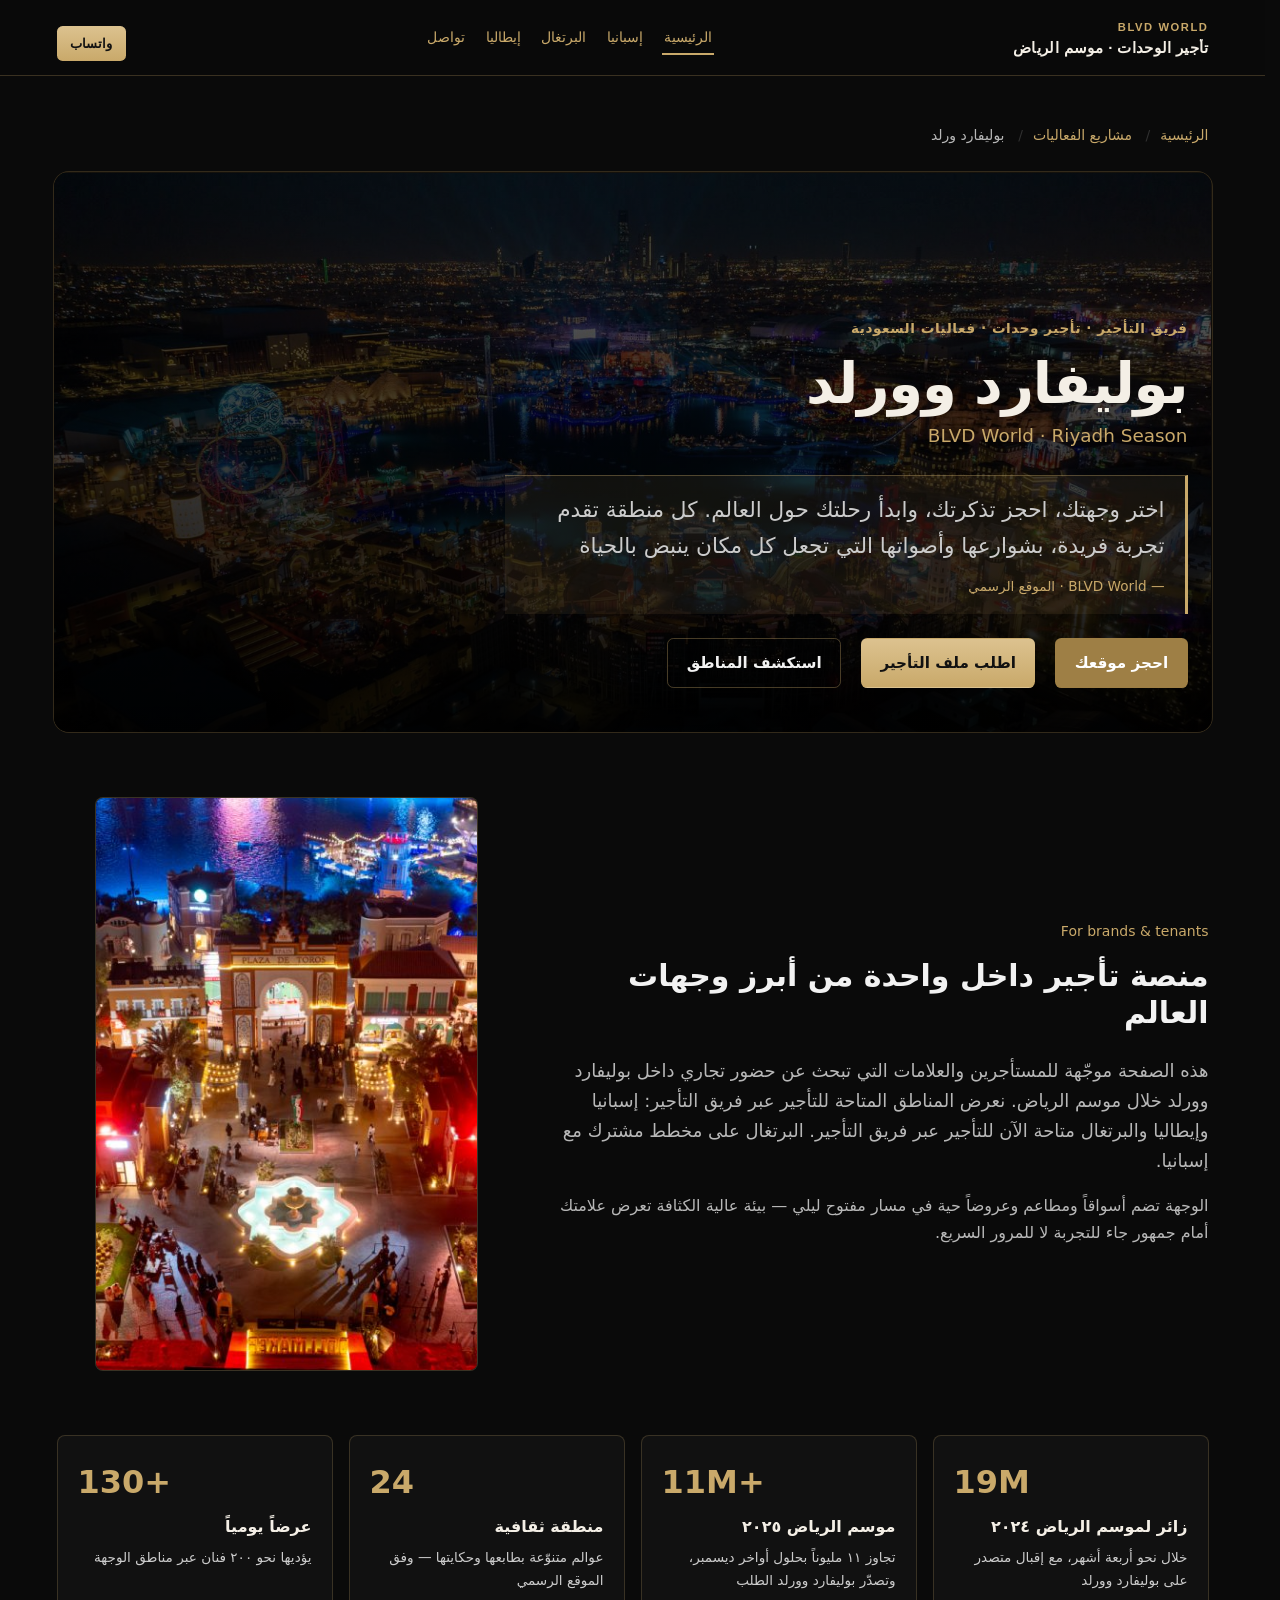
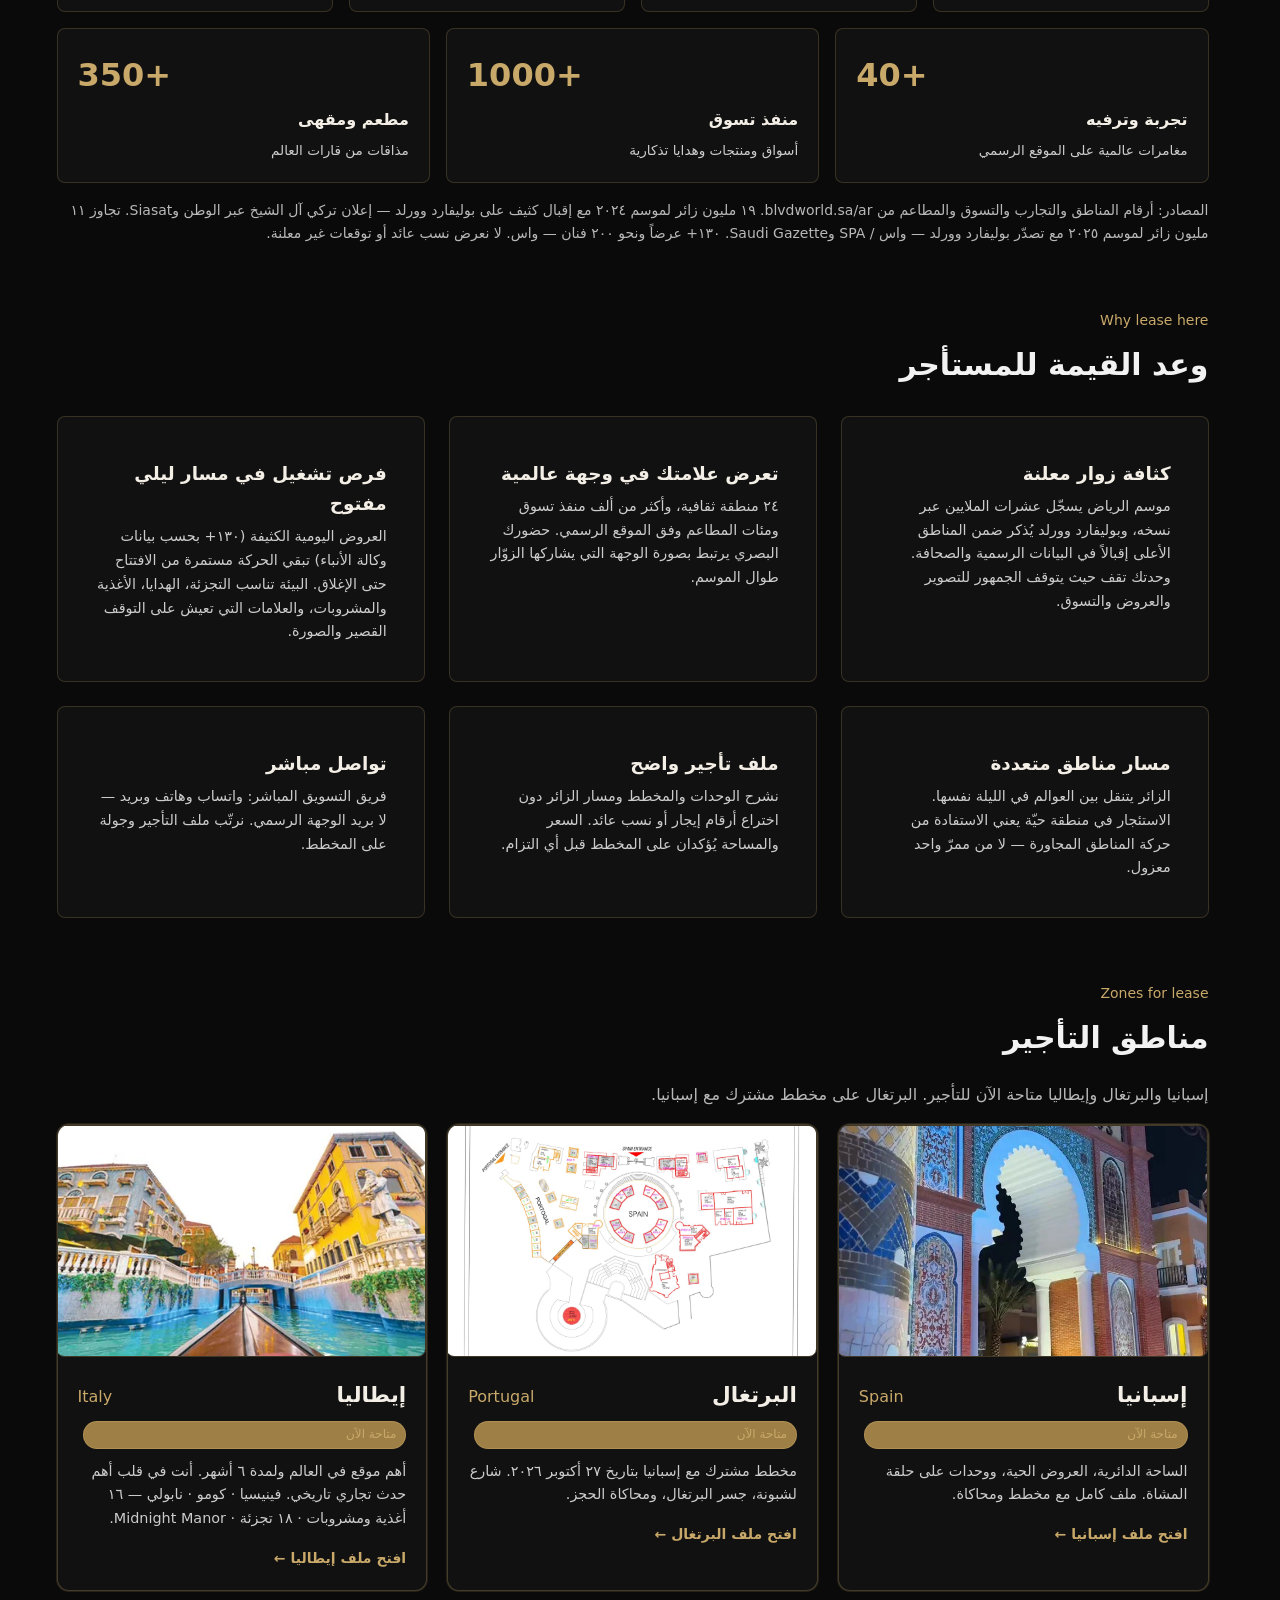
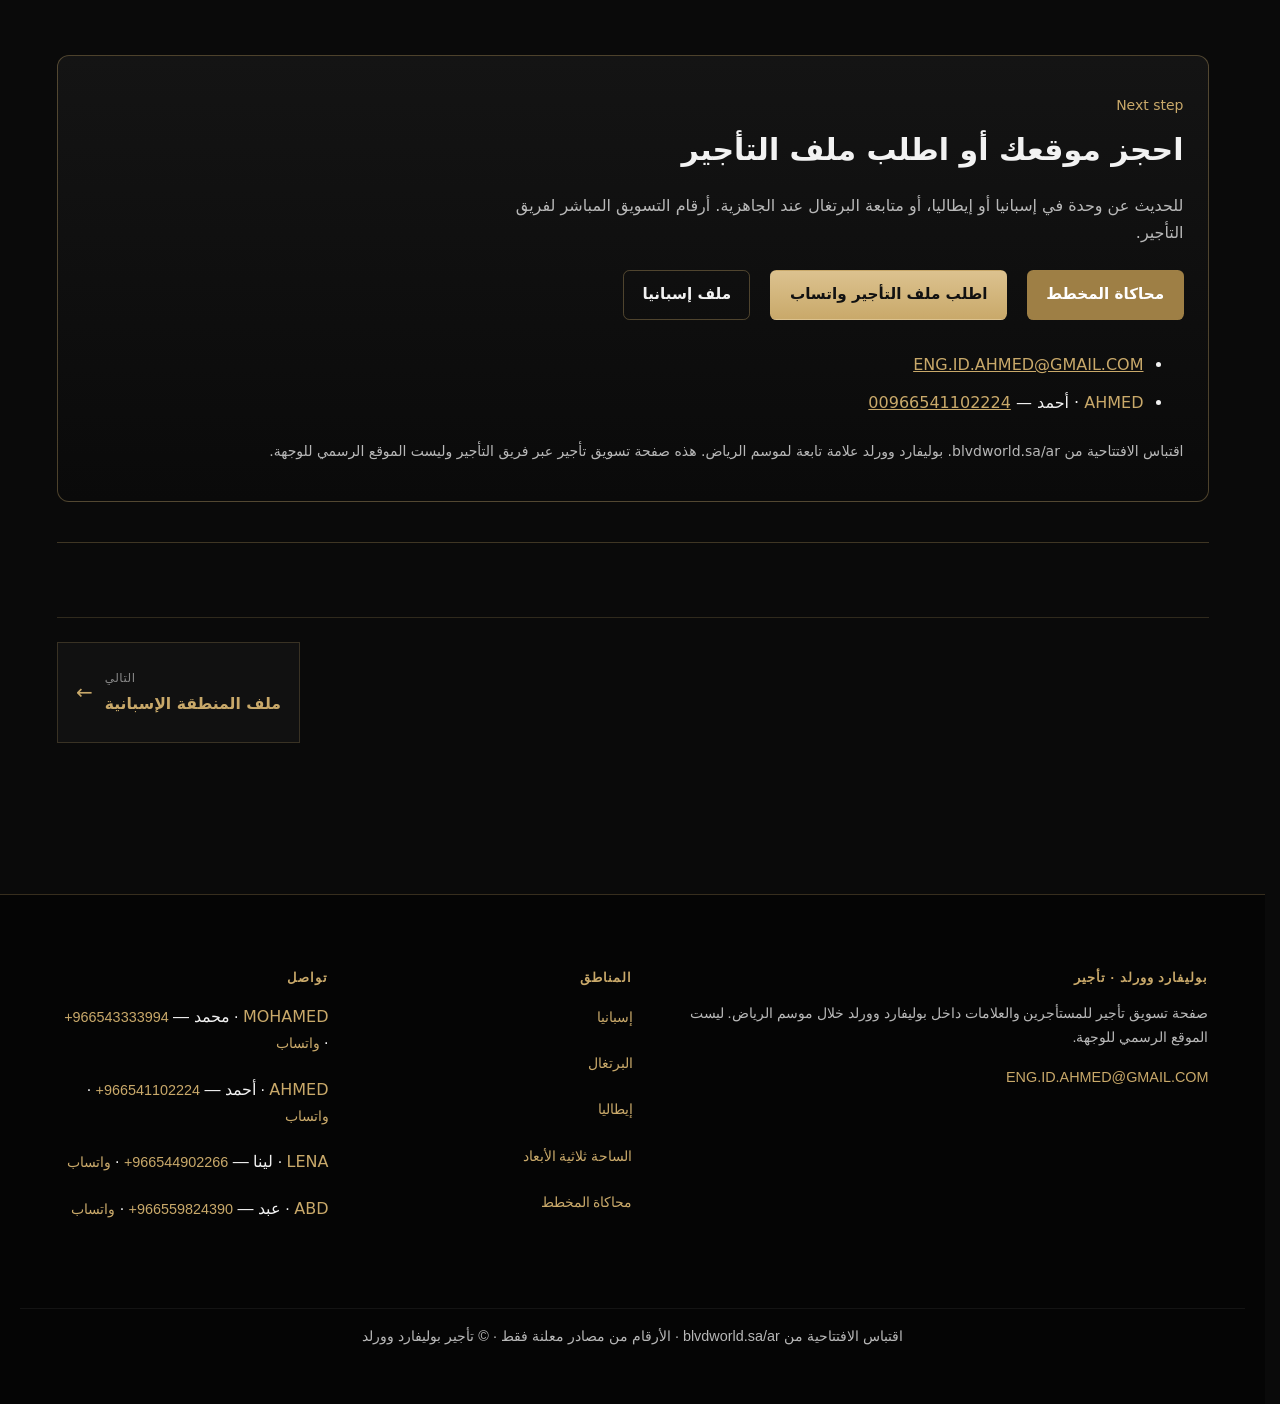
==== commit d01d285f: "Turn site into multi-zone Boulevard World leasing hub Hub at / with Spain, Portugal, and Italy zone " ====
--- a/index.html
+++ b/index.html
@@ -1,299 +1,202 @@
-<!DOCTYPE html><html lang="ar" dir="rtl"><head><meta http-equiv="Cache-Control" content="no-cache"><meta name="twitter:card" content="summary_large_image"><meta property="og:title" content="بوليفارد وورلد — المنطقة الإسبانية"><meta property="og:image" content="/boulevard-world/og.jpg"><meta property="og:image:width" content="1200"><meta property="og:image:height" content="630"><meta charSet="utf-8"/><meta name="viewport" content="width=device-width, initial-scale=1"/><link rel="preload" as="image" href="/boulevard-world/media/spain/arch-street.jpg"/><link rel="preload" as="image" href="/boulevard-world/media/spain/night-high.jpg"/><link rel="preload" as="image" href="/boulevard-world/media/spain/arch-close.jpg"/><link rel="preload" as="image" href="/boulevard-world/media/spain/bienvenidos.jpg"/><link rel="preload" as="image" href="/boulevard-world/media/spain/night-crowd.jpg"/><link rel="preload" as="image" href="/boulevard-world/media/spain/sunset-flag.jpg"/><link rel="preload" as="image" href="/boulevard-world/media/spain/season-poster.jpg"/><link rel="preload" as="image" href="/boulevard-world/media/spain/day-overhead.jpg"/><link rel="preload" as="image" href="/boulevard-world/media/gate.jpg"/><link rel="preload" as="image" href="/boulevard-world/media/aerial-night.jpg"/><link rel="stylesheet" href="/boulevard-world/assets/styles-9Tl1P6R1.css" data-precedence="default"/><link rel="stylesheet" href="/boulevard-world/assets/blvd-polish-h1793163600.css"/><link rel="preload" as="image" href="/boulevard-world/media/rental-plan.jpg"/><title>بوليفارد وورلد — ملف المنطقة الإسبانية</title><meta name="theme-color" content="#000000"/><meta name="description" content="ملف تعريفي لبوليفارد وورلد في موسم الرياض 2026، لتسويق المنطقة الإسبانية للشركاء التجاريين."/><link rel="modulepreload" href="/boulevard-world/assets/index-NmsYg59w.js"/><link rel="modulepreload" href="/boulevard-world/assets/routes-BBPKAemp-h1793163600.js"/><link rel="icon" type="image/svg+xml" href="/boulevard-world/favicon.svg"/><link rel="manifest" href="/boulevard-world/__grok/manifest.webmanifest"/><link rel="apple-touch-icon" href="/boulevard-world/__grok/icon-180.png"/><meta name="apple-mobile-web-app-title" content="بوليفارد وورلد — المنطقة الإسبانية"><meta name="apple-mobile-web-app-status-bar-style" content="black"><meta name="grok-project-id" content="01a1802d-0c6a-7792-ba0b-582599252a2d"><meta property="grok:app_id" content="01a1802d-0c6a-7792-ba0b-582599252a2d"><meta property="x:creator" content="@Ahmed_Haleem_ID"><meta property="x:creator:id" content="575296166"><style id="blvd-wa-fab-style">
-#blvd-wa-fab{position:fixed!important;left:16px!important;right:auto!important;top:50%!important;bottom:auto!important;transform:translateY(-50%)!important;z-index:2147483647!important;width:64px!important;height:64px!important;display:flex!important;align-items:center!important;justify-content:center!important;border-radius:50%!important;background:#25D366!important;color:#fff!important;border:none!important;box-shadow:0 8px 28px rgba(37,211,102,.55),0 2px 10px rgba(0,0,0,.4)!important;text-decoration:none!important;margin:0!important;padding:0!important;cursor:pointer!important;animation:blvdWaPulse 2.2s ease-in-out infinite!important;-webkit-tap-highlight-color:transparent!important}
-#blvd-wa-fab svg{width:34px!important;height:34px!important;display:block!important;fill:#fff!important;pointer-events:none!important}
-#blvd-wa-fab:hover,#blvd-wa-fab:focus-visible{transform:translateY(-50%) scale(1.1)!important;outline:2px solid #fff!important;outline-offset:3px!important}
-@keyframes blvdWaPulse{0%,100%{box-shadow:0 8px 28px rgba(37,211,102,.55),0 2px 10px rgba(0,0,0,.4),0 0 0 0 rgba(37,211,102,.4)}50%{box-shadow:0 8px 28px rgba(37,211,102,.55),0 2px 10px rgba(0,0,0,.4),0 0 0 12px rgba(37,211,102,0)}}
-@media (max-width:480px){#blvd-wa-fab{width:58px!important;height:58px!important;left:12px!important}#blvd-wa-fab svg{width:30px!important;height:30px!important}}
-@media (prefers-reduced-motion:reduce){#blvd-wa-fab{animation:none!important}}
-</style><style id="blvd-hero-spain-critical">/* —— Hero Spain display title (critical, always-on) —— */
-.blvd-hero-spain {
-  margin: 0 0 0.75rem;
-  max-width: 100%;
-  position: relative;
-  z-index: 5;
-  opacity: 1 !important;
-  visibility: visible !important;
-  transform: none !important;
-  filter: none !important;
-  pointer-events: none;
-  background: #1f1f22 !important;
-  background-color: #1f1f22 !important;
-  color: #ffffff !important;
-  border-radius: 0.75rem;
-  padding: 0.85rem 1rem 0.95rem;
-  box-sizing: border-box;
-}
-.blvd-hero-spain.blvd-reveal,
-.blvd-hero-spain.blvd-reveal.blvd-in,
-.blvd-hero-spain * {
-  opacity: 1 !important;
-  visibility: visible !important;
-  transform: none !important;
-  filter: none !important;
-  will-change: auto !important;
-  transition: none !important;
-}
-.blvd-hero-spain-title {
-  margin: 0;
-  display: block;
-  position: relative;
-  z-index: 6;
-  font-family: "Tajawal", "IBM Plex Sans Arabic", "Segoe UI", Tahoma, sans-serif !important;
-  font-weight: 800 !important;
-  font-size: clamp(44px, 10vw, 110px) !important;
-  line-height: 1.05 !important;
-  letter-spacing: -0.02em;
-  color: #ffffff !important;
-  -webkit-text-fill-color: #ffffff !important;
-  opacity: 1 !important;
-  visibility: visible !important;
-  text-shadow:
-    0 1px 0 rgba(0,0,0,.45),
-    0 2px 8px rgba(0,0,0,.4),
-    0 8px 24px rgba(0,0,0,.35);
-}
-.blvd-hero-spain-sub {
-  margin: 0.35rem 0 0;
-  display: block;
-  position: relative;
-  z-index: 6;
-  font-family: "Tajawal", "IBM Plex Sans Arabic", "Segoe UI", Tahoma, sans-serif !important;
-  font-weight: 700 !important;
-  font-size: clamp(1rem, 2.4vw, 1.5rem) !important;
-  line-height: 1.3 !important;
-  color: #e9e9e9 !important;
-  -webkit-text-fill-color: #e9e9e9 !important;
-  opacity: 1 !important;
-  visibility: visible !important;
-  letter-spacing: 0.02em;
-  text-shadow: 0 1px 4px rgba(0,0,0,.35);
-}
-/* Force white on EVERY theme (pro / light / dark) — never dark ink */
-body.blvd-pro .blvd-hero-spain,
-html.blvd-pro .blvd-hero-spain {
-  background: #1f1f22 !important;
-  background-color: #1f1f22 !important;
-}
-body.blvd-pro .blvd-hero-spain-title,
-html.blvd-pro .blvd-hero-spain-title,
-body:not(.blvd-pro) .blvd-hero-spain-title {
-  color: #ffffff !important;
-  -webkit-text-fill-color: #ffffff !important;
-}
-body.blvd-pro .blvd-hero-spain-sub,
-html.blvd-pro .blvd-hero-spain-sub,
-body:not(.blvd-pro) .blvd-hero-spain-sub {
-  color: #e9e9e9 !important;
-  -webkit-text-fill-color: #e9e9e9 !important;
-}
-@media (prefers-color-scheme: light) {
-  .blvd-hero-spain {
-    background: #1f1f22 !important;
-    background-color: #1f1f22 !important;
-  }
-  .blvd-hero-spain-title,
-  body.blvd-pro .blvd-hero-spain-title,
-  body:not(.blvd-pro) .blvd-hero-spain-title {
-    color: #ffffff !important;
-    -webkit-text-fill-color: #ffffff !important;
-  }
-  .blvd-hero-spain-sub,
-  body.blvd-pro .blvd-hero-spain-sub {
-    color: #e9e9e9 !important;
-    -webkit-text-fill-color: #e9e9e9 !important;
-  }
-}
-@media (prefers-color-scheme: dark) {
-  .blvd-hero-spain {
-    background: #1f1f22 !important;
-    background-color: #1f1f22 !important;
-  }
-  .blvd-hero-spain-title {
-    color: #ffffff !important;
-    -webkit-text-fill-color: #ffffff !important;
-  }
-  .blvd-hero-spain-sub {
-    color: #e9e9e9 !important;
-    -webkit-text-fill-color: #e9e9e9 !important;
-  }
-}
-@media (max-width: 480px) {
-  .blvd-hero-spain-title { font-size: 56px !important; }
-  .blvd-hero-spain { margin-bottom: 0.5rem; padding: 0.7rem 0.85rem 0.8rem; }
-}</style></head><body><!--$--><div class="min-h-screen"><header class="no-print sticky top-0 z-20 border-b border-line bg-paper/95 backdrop-blur-sm"><div class="dossier flex items-center justify-between gap-4 py-3"><a href="#top" class="min-w-0"><p class="latin text-xs text-gold">BLVD WORLD</p><p class="truncate text-sm font-semibold text-ink">ملف المنطقة الإسبانية</p></a><nav class="flex gap-1 overflow-x-auto"><a href="#about" class="shrink-0 px-3 py-2 text-sm text-ink-soft hover:text-crimson">الوجهة</a><a href="#spain" class="shrink-0 px-3 py-2 text-sm text-ink-soft hover:text-crimson">إسبانيا</a><a href="#boards" class="shrink-0 px-3 py-2 text-sm text-ink-soft hover:text-crimson">اللوحات</a><a href="#plan" class="shrink-0 px-3 py-2 text-sm text-ink-soft hover:text-crimson">المخطط</a><a href="#zones" class="shrink-0 px-3 py-2 text-sm text-ink-soft hover:text-crimson">المناطق</a><a href="#visit" class="shrink-0 px-3 py-2 text-sm text-ink-soft hover:text-crimson">الزيارة</a><a href="#contact" class="shrink-0 px-3 py-2 text-sm text-ink-soft hover:text-crimson">تواصل</a><a href="/boulevard-world/plaza/" class="shrink-0 px-3 py-2 text-sm text-crimson">الساحة</a><a href="/boulevard-world/simulate/" class="shrink-0 px-3 py-2 text-sm text-crimson">المسار</a></nav><button type="button" class="hidden shrink-0 items-center gap-2 border border-ink px-3 py-2 text-sm text-ink sm:inline-flex"><svg xmlns="http://www.w3.org/2000/svg" width="24" height="24" viewBox="0 0 24 24" fill="none" stroke="currentColor" stroke-width="2" stroke-linecap="round" stroke-linejoin="round" class="lucide lucide-printer size-4" aria-hidden="true"><path d="M6 18H4a2 2 0 0 1-2-2v-5a2 2 0 0 1 2-2h16a2 2 0 0 1 2 2v5a2 2 0 0 1-2 2h-2"></path><path d="M6 9V3a1 1 0 0 1 1-1h10a1 1 0 0 1 1 1v6"></path><rect x="6" y="14" width="12" height="8" rx="1"></rect></svg>طباعة</button></div></header><main id="top"><section class="dossier grid items-end gap-8 py-10 md:grid-cols-12 md:py-16"><div class="md:col-span-7"><div class="blvd-hero-spain" data-blvd-hero="1"><p class="blvd-hero-spain-title">أسبانيا</p><p class="blvd-hero-spain-sub">منطقة أسبانيا</p></div><p class="text-sm font-medium text-crimson">موسم الرياض ٢٠٢٦ · تأجير المنطقة الإسبانية</p><h1 class="mt-3 font-display text-5xl leading-none text-ink md:text-7xl">الساحة التي يدور الناس حولها</h1><p class="latin mt-3 text-2xl text-gold">Plaza de Toros</p><p class="mt-6 max-w-xl text-lg text-ink-soft">موسم الرياض ٢٠٢٤ استقبل ١٩ مليون زائر في أربعة أشهر، وبوليفارد وورلد كانت في صدارة الإقبال. في ديسمبر ٢٠٢٥ تجاوز الموسم ١١ مليوناً والوجهة ما زالت الأكثر ازدحاماً. من يستأجر على حلقة هذه الساحة لا ينتظر مارّاً عابراً. المارّ يعود كل دورة حول النافورة.</p><div class="mt-8 flex flex-wrap gap-3"><a href="/boulevard-world/plaza/" class="bg-crimson px-5 py-3 text-sm font-medium text-white">ادخل الساحة</a><a href="#spain" class="rounded-full border border-white/40 px-5 py-3 text-sm font-medium text-ink">المنطقة الإسبانية</a><a href="/boulevard-world/simulate/" class="rounded-full border border-white/40 px-5 py-3 text-sm font-medium text-ink">محاكاة المخطط</a></div></div><figure class="md:col-span-5"><div class="portrait overflow-hidden border border-line bg-paper-2"><img src="/boulevard-world/media/spain/arch-street.jpg" alt="قوس إسبانيا من منسوب المشاة ليلاً، الفسيفساء والفانوس والدرابزين" class="h-full w-full object-cover"/></div><figcaption class="mt-3 flex items-baseline justify-between gap-3 text-sm text-muted"><span>القوس من حيث يقف الزائر</span><span class="latin">Plaza</span></figcaption></figure></section><section class="border-y border-line bg-paper-2"><div class="dossier grid grid-cols-2 md:grid-cols-4"><div class="border-line px-2 py-6 md:border-s md:px-6"><p class="font-display text-4xl text-crimson md:text-5xl">٢٤</p><p class="mt-1 font-medium text-ink">منطقة ثقافية</p><p class="text-sm text-muted">كل منطقة بشارعها وصوتها</p></div><div class="border-line px-2 py-6 md:border-s md:px-6"><p class="font-display text-4xl text-crimson md:text-5xl">+١٠٠٠</p><p class="mt-1 font-medium text-ink">وجهة تسوق</p><p class="text-sm text-muted">أسواق وحِرف وهدايا</p></div><div class="border-line px-2 py-6 md:border-s md:px-6"><p class="font-display text-4xl text-crimson md:text-5xl">+٣٥٠</p><p class="mt-1 font-medium text-ink">مطعم ومقهى</p><p class="text-sm text-muted">مذاقات من أكثر من قارة</p></div><div class="border-line px-2 py-6 md:border-s md:px-6"><p class="font-display text-4xl text-crimson md:text-5xl">+٤٠</p><p class="mt-1 font-medium text-ink">تجربة ترفيهية</p><p class="text-sm text-muted">ألعاب وعروض ومغامرات</p></div></div></section><section id="momentum" class="border-y border-line bg-black text-ink"><div class="dossier py-14 md:py-20"><p class="latin text-sm text-gold">Last season’s pull</p><h2 class="mt-2 max-w-3xl font-display text-4xl leading-tight md:text-6xl">الجمهور سبق الوحدة. والوحدة التي تُقابل هذا الجمهور هي الفرصة.</h2><p class="mt-6 max-w-3xl text-lg text-ink-soft">لا نعد بنسبة عائد لم تُنشر. نضعك على مسار أثبت الزحام: موسم يُقاس بالملايين، ووجهة تصدرت الإقبال، وساحة يتوقف الناس عند قوسها ليصوّروا.</p><div class="mt-10 grid gap-px bg-white/10 sm:grid-cols-2 lg:grid-cols-4"><article class="bg-paper-2 p-5"><p class="font-display text-4xl text-gold">١٩ مليوناً</p><h3 class="mt-2 text-lg">زائر لموسم الرياض ٢٠٢٤</h3><p class="mt-2 text-sm text-ink-soft">في أربعة أشهر، وبوليفارد وورلد بين الأعلى إقبالاً</p></article><article class="bg-paper-2 p-5"><p class="font-display text-4xl text-gold">١١ مليوناً</p><h3 class="mt-2 text-lg">حتى ٣٠ ديسمبر ٢٠٢٥</h3><p class="mt-2 text-sm text-ink-soft">أعلنها رئيس هيئة الترفيه والموسم كان ما زال مستمراً</p></article><article class="bg-paper-2 p-5"><p class="font-display text-4xl text-gold">+١٣٠</p><h3 class="mt-2 text-lg">عرضاً كل يوم</h3><p class="mt-2 text-sm text-ink-soft">يؤديها نحو ٢٠٠ فنان داخل بوليفارد وورلد</p></article><article class="bg-paper-2 p-5"><p class="font-display text-4xl text-gold">عشرات الآلاف</p><h3 class="mt-2 text-lg">يعبرون الوجهة يومياً</h3><p class="mt-2 text-sm text-ink-soft">هكذا وُصفت طاقة الاستقبال في بيان الهيئة</p></article></div><p class="mt-6 max-w-3xl text-sm text-gold">المصادر: بيان تركي آل الشيخ في فبراير ٢٠٢٥ عن ١٩ مليون زائر لموسم ٢٠٢٤ خلال أربعة أشهر، مع إقبال متصدر على بوليفارد وورلد. بيان ٣٠ ديسمبر ٢٠٢٥ عن تجاوز ١١ مليوناً وتصدّر الوجهة للإقبال. بيان الهيئة العامة للترفيه في ١٧ ديسمبر ٢٠٢٥ عن أكثر من ١٣٠ عرضاً يومياً ونحو ٢٠٠ فنان وعشرات الآلاف يومياً.</p></div><div class="grid gap-px bg-line md:grid-cols-2"><figure class="relative "><img src="/boulevard-world/media/spain/night-high.jpg" alt="الساحة الإسبانية ليلاً من الأعلى: قوس بلازا دي توروس والنافورة والبحيرة" class="w-full object-cover shot-tall"/><figcaption class="caption-veil absolute inset-x-0 bottom-0 p-6 text-white md:p-8"><p class="latin text-sm text-gold">الليل</p><h3 class="mt-1 max-w-xl font-display text-4xl leading-tight md:text-5xl">هنا لا يمشي الزائر. يدور.</h3><p class="mt-3 max-w-xl text-white/80">كل دورة حول النافورة تمرّ على الواجهة. الكشك على الحلقة يُرى مرة بعد مرة، لا مرة واحدة في آخر الممر.</p></figcaption></figure><figure class="relative "><img src="/boulevard-world/media/spain/arch-close.jpg" alt="قوس بلازا دي توروس ليلاً مضاء ومكتوب عليه إسبانيا" class="w-full object-cover shot-tall"/><figcaption class="caption-veil absolute inset-x-0 bottom-0 p-6 text-white md:p-8"><p class="latin text-sm text-gold">القوس</p><h3 class="mt-1 max-w-xl font-display text-4xl leading-tight md:text-5xl">الصورة تُلتقط هنا.</h3><p class="mt-3 max-w-xl text-white/80">من يقف أمام SPAIN وPLAZA DE TOROS يقف أصلاً في مدار المحلات. الوقفة هي فرصة البيع.</p></figcaption></figure><figure class="relative "><img src="/boulevard-world/media/spain/bienvenidos.jpg" alt="قوس الترحيب بإسبانيا في بوليفارد وورلد وعبارة Bienvenidos" class="w-full object-cover shot-tall"/><figcaption class="caption-veil absolute inset-x-0 bottom-0 p-6 text-white md:p-8"><p class="latin text-sm text-gold">الدخول</p><h3 class="mt-1 max-w-xl font-display text-4xl leading-tight md:text-5xl">أول جملة يقرؤها: مرحباً.</h3><p class="mt-3 max-w-xl text-white/80">القوس يعلّم الجناح قبل أن يصل الزائر إلى النافورة. من هنا يبدأ مسار الشراء لا مسار العبور.</p></figcaption></figure><figure class="relative "><img src="/boulevard-world/media/spain/arch-street.jpg" alt="منسوب المشاة عند قوس إسبانيا: عمود فسيفساء وفانوس ودرابزين" class="w-full object-cover shot-tall"/><figcaption class="caption-veil absolute inset-x-0 bottom-0 p-6 text-white md:p-8"><p class="latin text-sm text-gold">المشاة</p><h3 class="mt-1 max-w-xl font-display text-4xl leading-tight md:text-5xl">البلاط تحت القدم، والقوس أمام العين.</h3><p class="mt-3 max-w-xl text-white/80">هذا منسوب البيع: فانوس، فسيفساء، وظل الناس على الأرض. الوحدة التي تواجه هذا المسار تواجه السهرة كلها.</p></figcaption></figure><figure class="relative "><img src="/boulevard-world/media/spain/night-crowd.jpg" alt="ازدحام ليلي حول نافورة الساحة الإسبانية وقوسها" class="w-full object-cover shot-tall"/><figcaption class="caption-veil absolute inset-x-0 bottom-0 p-6 text-white md:p-8"><p class="latin text-sm text-gold">الجمهور</p><h3 class="mt-1 max-w-xl font-display text-4xl leading-tight md:text-5xl">الزحام ليس عائقاً. هو البضاعة.</h3><p class="mt-3 max-w-xl text-white/80">الناس مجتمعون عند النافورة لا موزعون في زقاق. العلامة التي تقابل هذا التجمع تقابل الليل وهو في أَوْجِه.</p></figcaption></figure><figure class="relative md:col-span-2"><img src="/boulevard-world/media/spain/sunset-flag.jpg" alt="الساحة الإسبانية عند الغروب والعلم فوق قوس بلازا دي توروس" class="w-full object-cover shot-wide"/><figcaption class="caption-veil absolute inset-x-0 bottom-0 p-6 text-white md:p-8"><p class="latin text-sm text-gold">الغروب</p><h3 class="mt-1 max-w-xl font-display text-4xl leading-tight md:text-5xl">قبل أن تشتعل الإضاءة، الساحة ممتلئة.</h3><p class="mt-3 max-w-xl text-white/80">الغروب يملأ الميدان، ثم ينقلب المشهد إلى ليل مصوَّر. يوم تشغيلي طويل، لا ساعة ذروة واحدة.</p></figcaption></figure><figure class="relative md:col-span-2"><img src="/boulevard-world/media/spain/season-poster.jpg" alt="ملصق موسم الرياض وبوابة إسبانيا في قلب الصورة الدعائية" class="w-full object-cover shot-wide"/><figcaption class="caption-veil absolute inset-x-0 bottom-0 p-6 text-white md:p-8"><p class="latin text-sm text-gold">الموسم</p><h3 class="mt-1 max-w-xl font-display text-4xl leading-tight md:text-5xl">إسبانيا في واجهة الموسم، لا في هامشه.</h3><p class="mt-3 max-w-xl text-white/80">القوس يظهر في مادة الموسم نفسه. من يستأجر مقابله يستأجر معلماً يعرفه الزائر قبل أن يشتري التذكرة.</p></figcaption></figure><figure class="relative md:col-span-2"><img src="/boulevard-world/media/spain/day-overhead.jpg" alt="الساحة الإسبانية من الأعلى نهاراً والنافورة وقوس بلازا دي توروس" class="w-full object-cover shot-wide"/><figcaption class="caption-veil absolute inset-x-0 bottom-0 p-6 text-white md:p-8"><p class="latin text-sm text-gold">النهار</p><h3 class="mt-1 max-w-xl font-display text-4xl leading-tight md:text-5xl">الميدان واضح حتى قبل الليل.</h3><p class="mt-3 max-w-xl text-white/80">النافورة في القلب، والقوس في المحور، والمباني تحيط المسار. الخطوط والعلامة في الصورة جزء من الملف المرفق.</p></figcaption></figure></div><div class="dossier py-12"><p class="max-w-3xl font-display text-3xl leading-snug md:text-4xl">استأجر حيث يتوقف الناس، لا حيث يختصرون الطريق. الكشك يبيع الوقفة، التجزئة تبيع من يطيل النظر عند القوس، والطعام يبيع من يجلس حتى العرض التالي.</p><div class="mt-6 flex flex-wrap gap-3"><a class="bg-crimson px-5 py-3 text-sm font-medium text-white" href="/boulevard-world/plaza/">ادخل الساحة ثلاثية الأبعاد</a><a href="#contact" class="rounded-full border border-white/40 px-5 py-3 text-sm">اطلب الوحدة</a></div></div></section><section id="reasons" class="blvd-reasons border-y border-line"><div class="blvd-reasons-hero" style="background-image:url(/boulevard-world/media/spain-landmarks/heading.webp)"><div class="blvd-reasons-hero-veil"><p class="latin text-sm text-gold">Why Spain</p><h2>أسباب قوية لاستئجارك في إسبانيا</h2></div></div><div class="dossier blvd-reasons-grid"><article class="blvd-reason-card blvd-reveal" style="background-image:url(/boulevard-world/media/spain-landmarks/card1.webp)"><div class="blvd-reason-veil"><h3>المبيعات الكبيرة</h3><p>في المنطقة الإسبانية تتحول العروض والفعاليات إلى وقفات شراء أمام الواجهات. من يستأجر هنا يبيع حيث يتوقف الجمهور بعد العرض، لا حيث يمرّ مسرعاً. الوحدة القريبة من الساحة تستفيد من إيقاع السهرة نفسه.</p></div></article><article class="blvd-reason-card blvd-reveal" style="background-image:url(/boulevard-world/media/spain-landmarks/card2.webp)"><div class="blvd-reason-veil"><h3>جلب العديد من العملاء</h3><p>مسار المشاة يدور حول الساحة ويعيد الزائر أمام المحلات أكثر من مرة. العائلات والزوار الذين جاؤوا للتصوير والعروض يصبحون جمهوراً طبيعياً لعلامتك داخل الوجهة، دون أن تبحث عنهم خارجها.</p></div></article><article class="blvd-reason-card blvd-reveal" style="background-image:url(/boulevard-world/media/spain-landmarks/card3.webp)"><div class="blvd-reason-veil"><h3>نشر هويتك البصرية بالمكان وتعريف عملائك بك</h3><p>الواجهة هنا جزء من المشهد الذي يصوّره الناس: القوس، والنافورة، والإضاءة الليلية. حضورك البصري يثبت في ذاكرة الزائر مع صورة الساحة، فيتعرّف عليك قبل أن يدخل ويذكرك بعد أن يغادر.</p></div></article><article class="blvd-reason-card blvd-reveal" style="background-image:url(/boulevard-world/media/spain-landmarks/card4.webp)"><div class="blvd-reason-veil"><h3>نشر ثقافة نشاطك التجاري أمام المهتمين بالشراء وأمام العائلات</h3><p>الجمهور متنوع: من يبحث عن هدية، ومن يجلس للطعام، ومن يتجوّل مع أطفاله. نشاطك يُعرض في بيئة ترفيهية مفتوحة، فيصل إلى المهتمين بالشراء وإلى العائلات في اللحظة نفسها.</p></div></article><article class="blvd-reason-card blvd-reveal" style="background-image:url(/boulevard-world/media/spain-landmarks/card5.webp)"><div class="blvd-reason-veil"><h3>التسويق لعلامتك التجارية</h3><p>الاستئجار في إسبانيا يضع علامتك داخل وجهة يزورها الناس بقصد التجربة لا العبور السريع. كل زيارة، وكل صورة عند القوس، وكل سهرة حول النافورة، تعيد سرد اسمك في سياق الموسم نفسه.</p></div></article></div><p class="blvd-reasons-credits">صور المعالم من ويكيميديا كومنز (رخص حرة). التفاصيل في media/spain-landmarks/CREDITS.txt</p></section><section id="about" class="dossier grid gap-10 py-14 md:grid-cols-12 md:py-20"><div class="md:col-span-7"><p class="latin text-sm text-gold">01 — The destination</p><h2 class="mt-2 font-display text-4xl text-ink md:text-5xl">ما هي الوجهة</h2><div class="mt-6 space-y-4 text-ink-soft"><p>بوليفارد وورلد تعمل منذ عام ٢٠٢٢، وتعود هذا العام للمرة الخامسة ضمن النسخة السابعة من موسم الرياض. ليست مجمعاً مغلقاً: شوارع مفتوحة، بحيرة في الوسط، وأجنحة تُبنى على هيئة مدن.</p><p>الموقع في حي حطين شمال الرياض، بجوار بوليفارد سيتي. الزائر يدخل بتذكرة، ثم يتنقل بين السعودية واليابان وفرنسا وإسبانيا وغيرها في الليلة نفسها. من يستأجر هنا لا يبحث عن محل في شارع هادئ نهاراً؛ يبحث عن سهرة فيها مشي وطعام وتصوير.</p><p>الأرقام الأربعة أعلاه من التعريف الرسمي على موقع الوجهة. التذاكر والمواعيد تُراجع دائماً على ويبوك لأنها تتغير حسب اليوم والعرض.</p></div><div class="mt-8 grid gap-4 sm:grid-cols-3"><div class="border-t border-line pt-3"><div class="flex items-center gap-2 text-crimson"><svg xmlns="http://www.w3.org/2000/svg" width="24" height="24" viewBox="0 0 24 24" fill="none" stroke="currentColor" stroke-width="2" stroke-linecap="round" stroke-linejoin="round" class="lucide lucide-map-pin size-4" aria-hidden="true"><path d="M20 10c0 4.993-5.539 10.193-7.399 11.799a1 1 0 0 1-1.202 0C9.539 20.193 4 14.993 4 10a8 8 0 0 1 16 0"></path><circle cx="12" cy="10" r="3"></circle></svg></div><p class="mt-2 text-sm text-muted">الموقع</p><p class="text-sm font-medium text-ink">حطين، الرياض · جوار بوليفارد سيتي</p></div><div class="border-t border-line pt-3"><div class="flex items-center gap-2 text-crimson"><svg xmlns="http://www.w3.org/2000/svg" width="24" height="24" viewBox="0 0 24 24" fill="none" stroke="currentColor" stroke-width="2" stroke-linecap="round" stroke-linejoin="round" class="lucide lucide-clock3 lucide-clock-3 size-4" aria-hidden="true"><circle cx="12" cy="12" r="10"></circle><polyline points="12 6 12 12 16.5 12"></polyline></svg></div><p class="mt-2 text-sm text-muted">الافتتاح</p><p class="text-sm font-medium text-ink">الجمعة ٣٠ أكتوبر ٢٠٢٦</p></div><div class="border-t border-line pt-3"><div class="flex items-center gap-2 text-crimson"><svg xmlns="http://www.w3.org/2000/svg" width="24" height="24" viewBox="0 0 24 24" fill="none" stroke="currentColor" stroke-width="2" stroke-linecap="round" stroke-linejoin="round" class="lucide lucide-ticket size-4" aria-hidden="true"><path d="M2 9a3 3 0 0 1 0 6v2a2 2 0 0 0 2 2h16a2 2 0 0 0 2-2v-2a3 3 0 0 1 0-6V7a2 2 0 0 0-2-2H4a2 2 0 0 0-2 2Z"></path><path d="M13 5v2"></path><path d="M13 17v2"></path><path d="M13 11v2"></path></svg></div><p class="mt-2 text-sm text-muted">الدخول</p><p class="text-sm font-medium text-ink">من ٣٠ ر.س وسط الأسبوع · ٤٠ نهاية الأسبوع</p></div></div></div><figure class="md:col-span-5"><img src="/boulevard-world/media/gate.jpg" alt="مدخل بوليفارد وورلد عند الصخرة المضيئة وتماثيل الخيّالة" class="w-full border border-line object-cover"/><figcaption class="mt-3 text-sm text-muted">بوابة الوجهة. الصخرة وعلامة BLVD WORLD هي أول ما يراه الزائر قبل أن يتفرع إلى الأجنحة.</figcaption></figure></section><figure class="border-y border-line"><img src="/boulevard-world/media/aerial-night.jpg" alt="منظر ليلي واسع لبوليفارد وورلد والبحيرة وأفق الرياض" class="skyline w-full object-cover"/><figcaption class="dossier py-3 text-sm text-muted">الوجهة ليلاً: البحيرة في الوسط، والأجنحة تتوزع حولها، والمدينة خلفها.</figcaption></figure><section id="spain" class="border-y border-line bg-black text-ink"><div class="dossier py-14 md:py-20"><p class="latin text-sm text-gold">02 — Spain</p><h2 class="mt-2 max-w-3xl font-display text-4xl leading-tight md:text-6xl">المنطقة الإسبانية ليست ديكوراً. هي مسار بيع ليلي.</h2><blockquote class="mt-8 max-w-3xl border-s-2 border-gold ps-5 text-lg text-ink-soft">«اكتشف أجواء إسبانيا بين العروض الحيّة وعمارتها المميزة، مع أطباقها الشهيرة، وأسواقها الشعبية ومنتجاتها التقليدية.»<footer class="mt-3 text-sm text-gold">النص التعريفي الرسمي على blvdworld.sa</footer></blockquote><blockquote class="mt-6 max-w-3xl border-s-2 border-line ps-5 text-ink-soft">«وتبرز منطقة إسبانيا أنماط العمارة التي تعيد الزوار إلى العصور القديمة، فيتنقلون بين ميادينها المكتظة بالعابرين والمقاهي التي تأسر المارين.»<footer class="mt-3 text-sm text-gold">صحيفة الرأي، ١٦ ديسمبر ٢٠٢٢ —<!-- --> <a class="underline" href="https://alraynews.net/6613871.htm">الماتادور يرقص الفلامنكو في بوليفارد وورلد</a></footer></blockquote><div class="mt-12 grid gap-px bg-line/30 md:grid-cols-2"><article class="bg-black p-6 md:p-8"><h3 class="font-display text-2xl text-ink">الزبون جاء ليتمشى لا ليُسرع</h3><p class="mt-3 text-ink-soft">تذكرة الدخول تحوّل الزيارة إلى سهرة. من يدفع ليدخل يبقى بين المطاعم والتصوير والعروض، وهذا وقت بيع لا يشبه مول الظهر.</p></article><article class="bg-black p-6 md:p-8"><h3 class="font-display text-2xl text-ink">الساحة تعمل لصالح الواجهة</h3><p class="mt-3 text-ink-soft">التصميم دائري. الوحدة لا تختفي خلف ممر طويل. الزائر الذي يصوّر البوابة والنافورة يقف أصلاً أمام المحلات.</p></article><article class="bg-black p-6 md:p-8"><h3 class="font-display text-2xl text-ink">الجار الجديد يضاعف المرور</h3><p class="mt-3 text-ink-soft">البرتغال تُفتتح هذا الموسم ملاصقة لإسبانيا. علامتان ثقافيتان قريبتان من بعض — لشبونة ومدريد — في مسار مشاة واحد.</p></article><article class="bg-black p-6 md:p-8"><h3 class="font-display text-2xl text-ink">أنواع وحدات تغطي أكثر من نموذج</h3><p class="mt-3 text-ink-soft">كشك للعلامة الخفيفة، محل تجزئة للعرض، ووحدة أغذية للجلوس. يمكن لعميل واحد أن يبدأ بكشك أو يثبّت مطعماً حسب تشغيله.</p></article></div></div></section><section id="boards" class="border-y border-line bg-paper-2"><div class="dossier py-14 md:py-20"><p class="latin text-sm text-gold">The boards</p><h2 class="mt-2 font-display text-4xl text-ink">لوحات ملف التصميم</h2><p class="mt-3 max-w-2xl text-ink-soft">الصور التالية مأخوذة كما هي من ملف التصميم المرفق، صفحة بصفحة. اضغط أي لوحة لتكبيرها.</p><div class="mt-8 grid gap-3 sm:grid-cols-2 lg:grid-cols-3"><button type="button" class="border border-line bg-paper text-start"><img src="/boulevard-world/media/boards/p01.jpg" alt="لوحة التصميم، صفحة 1" class="board-frame w-full object-contain bg-paper" loading="lazy"/><span class="block px-3 py-2 text-sm text-muted">لوحة <!-- -->1<!-- --> · صفحة <!-- -->1</span></button><button type="button" class="border border-line bg-paper text-start"><img src="/boulevard-world/media/boards/p02.jpg" alt="لوحة التصميم، صفحة 2" class="board-frame w-full object-contain bg-paper" loading="lazy"/><span class="block px-3 py-2 text-sm text-muted">لوحة <!-- -->2<!-- --> · صفحة <!-- -->2</span></button><button type="button" class="border border-line bg-paper text-start"><img src="/boulevard-world/media/boards/p03.jpg" alt="لوحة التصميم، صفحة 3" class="board-frame w-full object-contain bg-paper" loading="lazy"/><span class="block px-3 py-2 text-sm text-muted">لوحة <!-- -->3<!-- --> · صفحة <!-- -->3</span></button><button type="button" class="border border-line bg-paper text-start"><img src="/boulevard-world/media/boards/p04.jpg" alt="لوحة التصميم، صفحة 4" class="board-frame w-full object-contain bg-paper" loading="lazy"/><span class="block px-3 py-2 text-sm text-muted">لوحة <!-- -->4<!-- --> · صفحة <!-- -->4</span></button><button type="button" class="border border-line bg-paper text-start"><img src="/boulevard-world/media/boards/p05.jpg" alt="لوحة التصميم، صفحة 5" class="board-frame w-full object-contain bg-paper" loading="lazy"/><span class="block px-3 py-2 text-sm text-muted">لوحة <!-- -->5<!-- --> · صفحة <!-- -->5</span></button><button type="button" class="border border-line bg-paper text-start"><img src="/boulevard-world/media/boards/p07.jpg" alt="لوحة التصميم، صفحة 7" class="board-frame w-full object-contain bg-paper" loading="lazy"/><span class="block px-3 py-2 text-sm text-muted">لوحة <!-- -->6<!-- --> · صفحة <!-- -->7</span></button><button type="button" class="border border-line bg-paper text-start"><img src="/boulevard-world/media/boards/p08.jpg" alt="لوحة التصميم، صفحة 8" class="board-frame w-full object-contain bg-paper" loading="lazy"/><span class="block px-3 py-2 text-sm text-muted">لوحة <!-- -->7<!-- --> · صفحة <!-- -->8</span></button><button type="button" class="border border-line bg-paper text-start"><img src="/boulevard-world/media/boards/p09.jpg" alt="لوحة التصميم، صفحة 9" class="board-frame w-full object-contain bg-paper" loading="lazy"/><span class="block px-3 py-2 text-sm text-muted">لوحة <!-- -->8<!-- --> · صفحة <!-- -->9</span></button><button type="button" class="border border-line bg-paper text-start"><img src="/boulevard-world/media/boards/p10.jpg" alt="لوحة التصميم، صفحة 10" class="board-frame w-full object-contain bg-paper" loading="lazy"/><span class="block px-3 py-2 text-sm text-muted">لوحة <!-- -->9<!-- --> · صفحة <!-- -->10</span></button><button type="button" class="border border-line bg-paper text-start"><img src="/boulevard-world/media/boards/p11.jpg" alt="لوحة التصميم، صفحة 11" class="board-frame w-full object-contain bg-paper" loading="lazy"/><span class="block px-3 py-2 text-sm text-muted">لوحة <!-- -->10<!-- --> · صفحة <!-- -->11</span></button><button type="button" class="border border-line bg-paper text-start"><img src="/boulevard-world/media/boards/p12.jpg" alt="لوحة التصميم، صفحة 12" class="board-frame w-full object-contain bg-paper" loading="lazy"/><span class="block px-3 py-2 text-sm text-muted">لوحة <!-- -->11<!-- --> · صفحة <!-- -->12</span></button><button type="button" class="border border-line bg-paper text-start"><img src="/boulevard-world/media/boards/p13.jpg" alt="لوحة التصميم، صفحة 13" class="board-frame w-full object-contain bg-paper" loading="lazy"/><span class="block px-3 py-2 text-sm text-muted">لوحة <!-- -->12<!-- --> · صفحة <!-- -->13</span></button><button type="button" class="border border-line bg-paper text-start"><img src="/boulevard-world/media/boards/p14.jpg" alt="لوحة التصميم، صفحة 14" class="board-frame w-full object-contain bg-paper" loading="lazy"/><span class="block px-3 py-2 text-sm text-muted">لوحة <!-- -->13<!-- --> · صفحة <!-- -->14</span></button><button type="button" class="border border-line bg-paper text-start"><img src="/boulevard-world/media/boards/p15.jpg" alt="لوحة التصميم، صفحة 15" class="board-frame w-full object-contain bg-paper" loading="lazy"/><span class="block px-3 py-2 text-sm text-muted">لوحة <!-- -->14<!-- --> · صفحة <!-- -->15</span></button><button type="button" class="border border-line bg-paper text-start"><img src="/boulevard-world/media/boards/p17.jpg" alt="لوحة التصميم، صفحة 17" class="board-frame w-full object-contain bg-paper" loading="lazy"/><span class="block px-3 py-2 text-sm text-muted">لوحة <!-- -->15<!-- --> · صفحة <!-- -->17</span></button><button type="button" class="border border-line bg-paper text-start"><img src="/boulevard-world/media/boards/p18.jpg" alt="لوحة التصميم، صفحة 18" class="board-frame w-full object-contain bg-paper" loading="lazy"/><span class="block px-3 py-2 text-sm text-muted">لوحة <!-- -->16<!-- --> · صفحة <!-- -->18</span></button><button type="button" class="border border-line bg-paper text-start"><img src="/boulevard-world/media/boards/p19.jpg" alt="لوحة التصميم، صفحة 19" class="board-frame w-full object-contain bg-paper" loading="lazy"/><span class="block px-3 py-2 text-sm text-muted">لوحة <!-- -->17<!-- --> · صفحة <!-- -->19</span></button><button type="button" class="border border-line bg-paper text-start"><img src="/boulevard-world/media/boards/p20.jpg" alt="لوحة التصميم، صفحة 20" class="board-frame w-full object-contain bg-paper" loading="lazy"/><span class="block px-3 py-2 text-sm text-muted">لوحة <!-- -->18<!-- --> · صفحة <!-- -->20</span></button><button type="button" class="border border-line bg-paper text-start"><img src="/boulevard-world/media/boards/p23.jpg" alt="لوحة التصميم، صفحة 23" class="board-frame w-full object-contain bg-paper" loading="lazy"/><span class="block px-3 py-2 text-sm text-muted">لوحة <!-- -->19<!-- --> · صفحة <!-- -->23</span></button><button type="button" class="border border-line bg-paper text-start"><img src="/boulevard-world/media/boards/p24.jpg" alt="لوحة التصميم، صفحة 24" class="board-frame w-full object-contain bg-paper" loading="lazy"/><span class="block px-3 py-2 text-sm text-muted">لوحة <!-- -->20<!-- --> · صفحة <!-- -->24</span></button><button type="button" class="border border-line bg-paper text-start"><img src="/boulevard-world/media/boards/p25.jpg" alt="لوحة التصميم، صفحة 25" class="board-frame w-full object-contain bg-paper" loading="lazy"/><span class="block px-3 py-2 text-sm text-muted">لوحة <!-- -->21<!-- --> · صفحة <!-- -->25</span></button><button type="button" class="border border-line bg-paper text-start"><img src="/boulevard-world/media/boards/p26.jpg" alt="لوحة التصميم، صفحة 26" class="board-frame w-full object-contain bg-paper" loading="lazy"/><span class="block px-3 py-2 text-sm text-muted">لوحة <!-- -->22<!-- --> · صفحة <!-- -->26</span></button><button type="button" class="border border-line bg-paper text-start"><img src="/boulevard-world/media/boards/p27.jpg" alt="لوحة التصميم، صفحة 27" class="board-frame w-full object-contain bg-paper" loading="lazy"/><span class="block px-3 py-2 text-sm text-muted">لوحة <!-- -->23<!-- --> · صفحة <!-- -->27</span></button><button type="button" class="border border-line bg-paper text-start"><img src="/boulevard-world/media/boards/p28.jpg" alt="لوحة التصميم، صفحة 28" class="board-frame w-full object-contain bg-paper" loading="lazy"/><span class="block px-3 py-2 text-sm text-muted">لوحة <!-- -->24<!-- --> · صفحة <!-- -->28</span></button><button type="button" class="border border-line bg-paper text-start"><img src="/boulevard-world/media/boards/p29.jpg" alt="لوحة التصميم، صفحة 29" class="board-frame w-full object-contain bg-paper" loading="lazy"/><span class="block px-3 py-2 text-sm text-muted">لوحة <!-- -->25<!-- --> · صفحة <!-- -->29</span></button><button type="button" class="border border-line bg-paper text-start"><img src="/boulevard-world/media/boards/p30.jpg" alt="لوحة التصميم، صفحة 30" class="board-frame w-full object-contain bg-paper" loading="lazy"/><span class="block px-3 py-2 text-sm text-muted">لوحة <!-- -->26<!-- --> · صفحة <!-- -->30</span></button><button type="button" class="border border-line bg-paper text-start"><img src="/boulevard-world/media/boards/p31.jpg" alt="لوحة التصميم، صفحة 31" class="board-frame w-full object-contain bg-paper" loading="lazy"/><span class="block px-3 py-2 text-sm text-muted">لوحة <!-- -->27<!-- --> · صفحة <!-- -->31</span></button><button type="button" class="border border-line bg-paper text-start"><img src="/boulevard-world/media/boards/p32.jpg" alt="لوحة التصميم، صفحة 32" class="board-frame w-full object-contain bg-paper" loading="lazy"/><span class="block px-3 py-2 text-sm text-muted">لوحة <!-- -->28<!-- --> · صفحة <!-- -->32</span></button><button type="button" class="border border-line bg-paper text-start"><img src="/boulevard-world/media/boards/p33.jpg" alt="لوحة التصميم، صفحة 33" class="board-frame w-full object-contain bg-paper" loading="lazy"/><span class="block px-3 py-2 text-sm text-muted">لوحة <!-- -->29<!-- --> · صفحة <!-- -->33</span></button><button type="button" class="border border-line bg-paper text-start"><img src="/boulevard-world/media/boards/p34.jpg" alt="لوحة التصميم، صفحة 34" class="board-frame w-full object-contain bg-paper" loading="lazy"/><span class="block px-3 py-2 text-sm text-muted">لوحة <!-- -->30<!-- --> · صفحة <!-- -->34</span></button><button type="button" class="border border-line bg-paper text-start"><img src="/boulevard-world/media/boards/p35.jpg" alt="لوحة التصميم، صفحة 35" class="board-frame w-full object-contain bg-paper" loading="lazy"/><span class="block px-3 py-2 text-sm text-muted">لوحة <!-- -->31<!-- --> · صفحة <!-- -->35</span></button><button type="button" class="border border-line bg-paper text-start"><img src="/boulevard-world/media/boards/p36.jpg" alt="لوحة التصميم، صفحة 36" class="board-frame w-full object-contain bg-paper" loading="lazy"/><span class="block px-3 py-2 text-sm text-muted">لوحة <!-- -->32<!-- --> · صفحة <!-- -->36</span></button><button type="button" class="border border-line bg-paper text-start"><img src="/boulevard-world/media/boards/p37.jpg" alt="لوحة التصميم، صفحة 37" class="board-frame w-full object-contain bg-paper" loading="lazy"/><span class="block px-3 py-2 text-sm text-muted">لوحة <!-- -->33<!-- --> · صفحة <!-- -->37</span></button><button type="button" class="border border-line bg-paper text-start"><img src="/boulevard-world/media/boards/p38.jpg" alt="لوحة التصميم، صفحة 38" class="board-frame w-full object-contain bg-paper" loading="lazy"/><span class="block px-3 py-2 text-sm text-muted">لوحة <!-- -->34<!-- --> · صفحة <!-- -->38</span></button><button type="button" class="border border-line bg-paper text-start"><img src="/boulevard-world/media/boards/p39.jpg" alt="لوحة التصميم، صفحة 39" class="board-frame w-full object-contain bg-paper" loading="lazy"/><span class="block px-3 py-2 text-sm text-muted">لوحة <!-- -->35<!-- --> · صفحة <!-- -->39</span></button><button type="button" class="border border-line bg-paper text-start"><img src="/boulevard-world/media/boards/p40.jpg" alt="لوحة التصميم، صفحة 40" class="board-frame w-full object-contain bg-paper" loading="lazy"/><span class="block px-3 py-2 text-sm text-muted">لوحة <!-- -->36<!-- --> · صفحة <!-- -->40</span></button><button type="button" class="border border-line bg-paper text-start"><img src="/boulevard-world/media/boards/p41.jpg" alt="لوحة التصميم، صفحة 41" class="board-frame w-full object-contain bg-paper" loading="lazy"/><span class="block px-3 py-2 text-sm text-muted">لوحة <!-- -->37<!-- --> · صفحة <!-- -->41</span></button><button type="button" class="border border-line bg-paper text-start"><img src="/boulevard-world/media/boards/p42.jpg" alt="لوحة التصميم، صفحة 42" class="board-frame w-full object-contain bg-paper" loading="lazy"/><span class="block px-3 py-2 text-sm text-muted">لوحة <!-- -->38<!-- --> · صفحة <!-- -->42</span></button><button type="button" class="border border-line bg-paper text-start"><img src="/boulevard-world/media/boards/p43.jpg" alt="لوحة التصميم، صفحة 43" class="board-frame w-full object-contain bg-paper" loading="lazy"/><span class="block px-3 py-2 text-sm text-muted">لوحة <!-- -->39<!-- --> · صفحة <!-- -->43</span></button><button type="button" class="border border-line bg-paper text-start"><img src="/boulevard-world/media/boards/p44.jpg" alt="لوحة التصميم، صفحة 44" class="board-frame w-full object-contain bg-paper" loading="lazy"/><span class="block px-3 py-2 text-sm text-muted">لوحة <!-- -->40<!-- --> · صفحة <!-- -->44</span></button><button type="button" class="border border-line bg-paper text-start"><img src="/boulevard-world/media/boards/p45.jpg" alt="لوحة التصميم، صفحة 45" class="board-frame w-full object-contain bg-paper" loading="lazy"/><span class="block px-3 py-2 text-sm text-muted">لوحة <!-- -->41<!-- --> · صفحة <!-- -->45</span></button><button type="button" class="border border-line bg-paper text-start"><img src="/boulevard-world/media/boards/p46.jpg" alt="لوحة التصميم، صفحة 46" class="board-frame w-full object-contain bg-paper" loading="lazy"/><span class="block px-3 py-2 text-sm text-muted">لوحة <!-- -->42<!-- --> · صفحة <!-- -->46</span></button><button type="button" class="border border-line bg-paper text-start"><img src="/boulevard-world/media/boards/p47.jpg" alt="لوحة التصميم، صفحة 47" class="board-frame w-full object-contain bg-paper" loading="lazy"/><span class="block px-3 py-2 text-sm text-muted">لوحة <!-- -->43<!-- --> · صفحة <!-- -->47</span></button><button type="button" class="border border-line bg-paper text-start"><img src="/boulevard-world/media/boards/p48.jpg" alt="لوحة التصميم، صفحة 48" class="board-frame w-full object-contain bg-paper" loading="lazy"/><span class="block px-3 py-2 text-sm text-muted">لوحة <!-- -->44<!-- --> · صفحة <!-- -->48</span></button></div></div></section><section class="dossier py-14 md:py-20"><div class="flex items-end justify-between gap-4"><div><p class="latin text-sm text-gold">03 — The walk</p><h2 class="mt-2 font-display text-4xl text-ink">مسار الزائر داخل الجناح</h2></div></div><ol class="mt-8 grid gap-4 md:grid-cols-4"><li class="border border-line bg-paper p-5"><p class="latin text-2xl text-crimson">٠١</p><h3 class="mt-3 font-display text-2xl">مدخل إسبانيا</h3><p class="mt-2 text-sm text-ink-soft">البوابة معلّمة على مخطط التأجير باسم SPAIN ENTRANCE. من هنا تبدأ الواجهة التي يراها الزائر أول مرة.</p></li><li class="border border-line bg-paper p-5"><p class="latin text-2xl text-crimson">٠٢</p><h3 class="mt-3 font-display text-2xl">الساحة الدائرية</h3><p class="mt-2 text-sm text-ink-soft">قلب الجناح. أكشاك حول الفراغ، وحركة دائرية تجعل الوحدة الداخلية مرئية لا مخفية في آخر زقاق.</p></li><li class="border border-line bg-paper p-5"><p class="latin text-2xl text-crimson">٠٣</p><h3 class="mt-3 font-display text-2xl">البلوكات التجارية</h3><p class="mt-2 text-sm text-ink-soft">تجزئة وأغذية على الأطراف الشرقية والجنوبية. هنا تجلس العلامات التي تحتاج مساحة تشغيل أوسع من الكشك.</p></li><li class="border border-line bg-paper p-5"><p class="latin text-2xl text-crimson">٠٤</p><h3 class="mt-3 font-display text-2xl">جسر البرتغال</h3><p class="mt-2 text-sm text-ink-soft">المسار لا ينتهي عند إسبانيا. الجسر يوصل إلى شارع البرتغال الجديد، فيأتي الزبون من جناحين لا من جناح واحد.</p></li></ol><h3 class="mt-14 font-display text-3xl text-ink">أنواع الوحدات التي نعرضها</h3><p class="mt-3 max-w-2xl text-ink-soft">التصنيف يتبع مخطط التأجير لإسبانيا والبرتغال بتاريخ ٢٧ أكتوبر ٢٠٢٦. المساحة الدقيقة والسعر يُؤكدان على المخطط قبل أي التزام — هذا الملف لا يعرض أرقام إيجار.</p><div class="mt-6 grid gap-4 md:grid-cols-2"><article class="flex flex-col border border-line p-5"><div class="flex items-center justify-between gap-3"><p class="latin text-sm text-gold">S · KIOSK</p><span class="border border-line px-2 py-1 text-xs text-crimson">كشك</span></div><h3 class="mt-3 font-display text-2xl">أكشاك الساحة الدائرية</h3><p class="mt-2 flex-1 text-sm text-ink-soft">حلقة وحدات تطل على قلب الجناح الإسباني. الزائر يدور حول الساحة فيمرّ على الواجهات كلها. تناسب العلامة التي تعيش على التوقف القصير والصورة.</p><p class="mt-4 text-sm"><span class="text-muted">يناسب: </span>هدايا، حلويات، قهوة سريعة، عطور، حرف يدوية</p><a href="#contact" class="mt-4 text-sm font-medium text-crimson">طلب معاينة لهذا النوع</a></article><article class="flex flex-col border border-line p-5"><div class="flex items-center justify-between gap-3"><p class="latin text-sm text-gold">SPN01</p><span class="border border-line px-2 py-1 text-xs text-crimson">تجزئة</span></div><h3 class="mt-3 font-display text-2xl">بلوك التجزئة الشرقي</h3><p class="mt-2 flex-1 text-sm text-ink-soft">مجموعة محلات على الجانب الشرقي من الساحة. واجهة أوضح من الكشك، ومسار يمشي فيه الزائر بمحاذاة المحلات قبل أن يعود إلى القلب.</p><p class="mt-4 text-sm"><span class="text-muted">يناسب: </span>أزياء، هدايا، منتجات تقليدية، تجزئة متخصصة</p><a href="#contact" class="mt-4 text-sm font-medium text-crimson">طلب معاينة لهذا النوع</a></article><article class="flex flex-col border border-line p-5"><div class="flex items-center justify-between gap-3"><p class="latin text-sm text-gold">SPN02 · SPN03</p><span class="border border-line px-2 py-1 text-xs text-crimson">أغذية</span></div><h3 class="mt-3 font-display text-2xl">وحدات الأغذية والمشروبات</h3><p class="mt-2 flex-1 text-sm text-ink-soft">وحدات موزعة قرب المدخل وعلى أطراف الساحة، ومنها كتلة أكبر ظاهرة على المخطط باسم ستار بلوك. المكان الطبيعي لعلامة تُطيل جلوس الزائر.</p><p class="mt-4 text-sm"><span class="text-muted">يناسب: </span>مطعم، مقهى، تاباس، حلويات، عصائر</p><a href="#contact" class="mt-4 text-sm font-medium text-crimson">طلب معاينة لهذا النوع</a></article><article class="flex flex-col border border-line p-5"><div class="flex items-center justify-between gap-3"><p class="latin text-sm text-gold">PORTUGAL</p><span class="border border-line px-2 py-1 text-xs text-crimson">جوار</span></div><h3 class="mt-3 font-display text-2xl">جوار البرتغال</h3><p class="mt-2 flex-1 text-sm text-ink-soft">جناح البرتغال جديد هذا الموسم ويلتصق بإسبانيا عبر جسر البرتغال. الزبون الذي جاء لأزوليجو وشارع لشبونة يعبر إلى الساحة الإسبانية في المسار نفسه.</p><p class="mt-4 text-sm"><span class="text-muted">يناسب: </span>علامات تريد حركة الشارع الجديد</p><a href="#contact" class="mt-4 text-sm font-medium text-crimson">طلب معاينة لهذا النوع</a></article></div></section><section id="plan" class="border-y border-line bg-paper-2 py-14 md:py-20"><div class="dossier"><div class="flex flex-wrap items-end justify-between gap-4"><div><p class="latin text-sm text-gold">04 — Rental plan</p><h2 class="mt-2 font-display text-4xl text-ink">مخطط التأجير</h2><p class="mt-3 max-w-2xl text-ink-soft">إسبانيا بالأحمر حول الساحة الدائرية، والبرتغال بالبرتقالي على الشارع الغربي. المدخل والجسر مكتوبان على الرسم. قرّب المخطط أثناء الاجتماع مع العميل.</p></div><div class="no-print flex items-center gap-2"><button type="button" aria-label="تصغير" class="border border-ink p-3"><svg xmlns="http://www.w3.org/2000/svg" width="24" height="24" viewBox="0 0 24 24" fill="none" stroke="currentColor" stroke-width="2" stroke-linecap="round" stroke-linejoin="round" class="lucide lucide-minus size-4" aria-hidden="true"><path d="M5 12h14"></path></svg></button><span class="latin min-w-14 text-center text-sm">100<!-- -->%</span><button type="button" aria-label="تكبير" class="border border-ink p-3"><svg xmlns="http://www.w3.org/2000/svg" width="24" height="24" viewBox="0 0 24 24" fill="none" stroke="currentColor" stroke-width="2" stroke-linecap="round" stroke-linejoin="round" class="lucide lucide-plus size-4" aria-hidden="true"><path d="M5 12h14"></path><path d="M12 5v14"></path></svg></button></div></div><div class="mt-6 overflow-auto border border-line bg-paper"><img src="/boulevard-world/media/rental-plan.jpg" alt="مخطط تأجير منطقتي إسبانيا والبرتغال بتاريخ 27 أكتوبر 2026" class="plan-frame h-auto max-w-none" style="width:100%"/></div><ul class="mt-4 grid gap-2 text-sm text-ink-soft md:grid-cols-3"><li>الأحمر: وحدات إسبانيا، ومنها حلقة الأكشاك وبلوك SPN01 ووحدات الأغذية.</li><li>البرتقالي: شارع البرتغال وصف الأكشاك ومدخل الجناح الجديد.</li><li>المرجع: مخطط ٢٧ أكتوبر ٢٠٢٦. أي مساحة تُقرأ من الرسم لا من هذا النص.</li></ul></div></section><section id="zones" class="dossier py-14 md:py-20"><p class="latin text-sm text-gold">05 — The map of nights</p><h2 class="mt-2 font-display text-4xl text-ink">أربع وعشرون عالماً حول إسبانيا</h2><p class="mt-3 max-w-2xl text-ink-soft">العميل لا يشتري جناحاً معزولاً. يشتري موقعاً داخل مدينة فيها بحيرة وألعاب وأجنحة تسحب الزائر من اتجاه إلى اتجاه. هذه خريطة الجوار.</p><div class="no-print mt-6 flex gap-2 overflow-x-auto pb-1"><button type="button" class="shrink-0 rounded-full bg-crimson px-4 py-2 text-sm text-white">الكل</button><button type="button" class="shrink-0 rounded-full border border-line px-4 py-2 text-sm text-ink">أوروبا</button><button type="button" class="shrink-0 rounded-full border border-line px-4 py-2 text-sm text-ink">آسيا</button><button type="button" class="shrink-0 rounded-full border border-line px-4 py-2 text-sm text-ink">المنطقة والعالم</button><button type="button" class="shrink-0 rounded-full border border-line px-4 py-2 text-sm text-ink">البحيرة والألعاب</button><button type="button" class="shrink-0 rounded-full border border-line px-4 py-2 text-sm text-ink">جديد ٢٠٢٦</button></div><div class="mt-6 grid gap-3 sm:grid-cols-2 lg:grid-cols-3"><article class="border border-crimson bg-paper p-4"><div class="flex items-baseline justify-between gap-3"><h3 class="font-display text-2xl">إسبانيا</h3><span class="latin text-sm text-gold">Spain</span></div><div class="mt-2 flex gap-2"><span class="bg-crimson px-2 py-0.5 text-xs text-white">معروضة الآن</span></div><p class="mt-3 text-sm text-ink-soft">عروض حية وعمارة مميزة، مع أطباق شهيرة وأسواق شعبية ومنتجات تقليدية. هذا الجناح هو محور التسويق في هذا الملف.</p></article><article class="border border-line bg-paper p-4"><div class="flex items-baseline justify-between gap-3"><h3 class="font-display text-2xl">البرتغال</h3><span class="latin text-sm text-gold">Portugal</span></div><div class="mt-2 flex gap-2"><span class="border border-gold px-2 py-0.5 text-xs text-gold">جديد ٢٠٢٦</span></div><p class="mt-3 text-sm text-ink-soft">جديد هذا الموسم، وبجدار مشترك مع إسبانيا. طابع لشبونة: بلاط، ألوان، وشارع للمشاة.</p></article><article class="border border-line bg-paper p-4"><div class="flex items-baseline justify-between gap-3"><h3 class="font-display text-2xl">فرنسا</h3><span class="latin text-sm text-gold">France</span></div><div class="mt-2 flex gap-2"></div><p class="mt-3 text-sm text-ink-soft">أجواء باريسية وعمارة فرنسية، وأسواق تعرض منتجات تعكس ثقافتها.</p></article><article class="border border-line bg-paper p-4"><div class="flex items-baseline justify-between gap-3"><h3 class="font-display text-2xl">إيطاليا</h3><span class="latin text-sm text-gold">Italy</span></div><div class="mt-2 flex gap-2"></div><p class="mt-3 text-sm text-ink-soft">جولة قوارب تحاكي أجواء البندقية، مع أسواق ومطبخ إيطالي.</p></article><article class="border border-line bg-paper p-4"><div class="flex items-baseline justify-between gap-3"><h3 class="font-display text-2xl">اليونان</h3><span class="latin text-sm text-gold">Greece</span></div><div class="mt-2 flex gap-2"></div><p class="mt-3 text-sm text-ink-soft">طرقات بتماثيل إغريقية وتصاميم عريقة ومنتجات تقليدية.</p></article><article class="border border-line bg-paper p-4"><div class="flex items-baseline justify-between gap-3"><h3 class="font-display text-2xl">هولندا</h3><span class="latin text-sm text-gold">Netherlands</span></div><div class="mt-2 flex gap-2"><span class="border border-gold px-2 py-0.5 text-xs text-gold">جديد ٢٠٢٦</span></div><p class="mt-3 text-sm text-ink-soft">جديد هذا الموسم. طواحين وواجهة مائية مستوحاة من البلدات الهولندية.</p></article><article class="border border-line bg-paper p-4"><div class="flex items-baseline justify-between gap-3"><h3 class="font-display text-2xl">كورشوفيل</h3><span class="latin text-sm text-gold">Courchevel</span></div><div class="mt-2 flex gap-2"></div><p class="mt-3 text-sm text-ink-soft">ركن مستوحى من منتجع الألب الفرنسي، بجو مختلف عن شوارع المدن.</p></article><article class="border border-line bg-paper p-4"><div class="flex items-baseline justify-between gap-3"><h3 class="font-display text-2xl">اليابان</h3><span class="latin text-sm text-gold">Japan</span></div><div class="mt-2 flex gap-2"></div><p class="mt-3 text-sm text-ink-soft">شارع آسيوي بإضاءة ليلية وأسواق ومطاعم تجذب جمهوراً شاباً.</p></article><article class="border border-line bg-paper p-4"><div class="flex items-baseline justify-between gap-3"><h3 class="font-display text-2xl">الصين</h3><span class="latin text-sm text-gold">China</span></div><div class="mt-2 flex gap-2"></div><p class="mt-3 text-sm text-ink-soft">عمارة وأسواق ومذاقات من المدن الصينية داخل مسار الموسم.</p></article><article class="border border-line bg-paper p-4"><div class="flex items-baseline justify-between gap-3"><h3 class="font-display text-2xl">كوريا الجنوبية</h3><span class="latin text-sm text-gold">South Korea</span></div><div class="mt-2 flex gap-2"></div><p class="mt-3 text-sm text-ink-soft">ثقافة شارع كورية واهتمام واضح بجمهور الموسيقى والموضة.</p></article><article class="border border-line bg-paper p-4"><div class="flex items-baseline justify-between gap-3"><h3 class="font-display text-2xl">الهند</h3><span class="latin text-sm text-gold">India</span></div><div class="mt-2 flex gap-2"></div><p class="mt-3 text-sm text-ink-soft">ألوان، حرف، ومطبخ هندي ضمن أسواق المنطقة.</p></article><article class="border border-line bg-paper p-4"><div class="flex items-baseline justify-between gap-3"><h3 class="font-display text-2xl">إندونيسيا</h3><span class="latin text-sm text-gold">Indonesia</span></div><div class="mt-2 flex gap-2"></div><p class="mt-3 text-sm text-ink-soft">جناح يعود مع توسعات المواسم الأخيرة بطابع جنوب شرق آسيا.</p></article><article class="border border-line bg-paper p-4"><div class="flex items-baseline justify-between gap-3"><h3 class="font-display text-2xl">أوزبكستان</h3><span class="latin text-sm text-gold">Uzbekistan</span></div><div class="mt-2 flex gap-2"><span class="border border-gold px-2 py-0.5 text-xs text-gold">جديد ٢٠٢٦</span></div><p class="mt-3 text-sm text-ink-soft">جديد هذا الموسم. محطة على طريق الحرير داخل خريطة الوجهة.</p></article><article class="border border-line bg-paper p-4"><div class="flex items-baseline justify-between gap-3"><h3 class="font-display text-2xl">آسيا</h3><span class="latin text-sm text-gold">Asia</span></div><div class="mt-2 flex gap-2"></div><p class="mt-3 text-sm text-ink-soft">مساحة جامعة لثقافات آسيوية إلى جانب الأجنحة الوطنية.</p></article><article class="border border-line bg-paper p-4"><div class="flex items-baseline justify-between gap-3"><h3 class="font-display text-2xl">السعودية</h3><span class="latin text-sm text-gold">Saudi Arabia</span></div><div class="mt-2 flex gap-2"></div><p class="mt-3 text-sm text-ink-soft">ثلاثة عشر ركناً تستعرض مناطق المملكة: أسواق ومنتجات وروح محلية.</p></article><article class="border border-line bg-paper p-4"><div class="flex items-baseline justify-between gap-3"><h3 class="font-display text-2xl">الكويت</h3><span class="latin text-sm text-gold">Kuwait</span></div><div class="mt-2 flex gap-2"></div><p class="mt-3 text-sm text-ink-soft">جناح خليجي بأسواقه ومذاقاته ضمن حلقة البحيرة.</p></article><article class="border border-line bg-paper p-4"><div class="flex items-baseline justify-between gap-3"><h3 class="font-display text-2xl">اليمن</h3><span class="latin text-sm text-gold">Yemen</span></div><div class="mt-2 flex gap-2"><span class="border border-gold px-2 py-0.5 text-xs text-gold">جديد ٢٠٢٦</span></div><p class="mt-3 text-sm text-ink-soft">جديد هذا الموسم. عمارة وثقافة يمنية تنضم إلى حلقة الوجهة.</p></article><article class="border border-line bg-paper p-4"><div class="flex items-baseline justify-between gap-3"><h3 class="font-display text-2xl">بلاد الشام</h3><span class="latin text-sm text-gold">The Levant</span></div><div class="mt-2 flex gap-2"></div><p class="mt-3 text-sm text-ink-soft">أسواق ومطابخ شامية في مسار واحد.</p></article><article class="border border-line bg-paper p-4"><div class="flex items-baseline justify-between gap-3"><h3 class="font-display text-2xl">تركيا</h3><span class="latin text-sm text-gold">Türkiye</span></div><div class="mt-2 flex gap-2"></div><p class="mt-3 text-sm text-ink-soft">بازار وعمارة ومطبخ تركي من أكثر الأجنحة حركة في المواسم السابقة.</p></article><article class="border border-line bg-paper p-4"><div class="flex items-baseline justify-between gap-3"><h3 class="font-display text-2xl">إيران</h3><span class="latin text-sm text-gold">Iran</span></div><div class="mt-2 flex gap-2"></div><p class="mt-3 text-sm text-ink-soft">حِرف وأسواق بطابع البازار الفارسي.</p></article><article class="border border-line bg-paper p-4"><div class="flex items-baseline justify-between gap-3"><h3 class="font-display text-2xl">المغرب</h3><span class="latin text-sm text-gold">Morocco</span></div><div class="mt-2 flex gap-2"></div><p class="mt-3 text-sm text-ink-soft">خيام وأجواء تقليدية وأسواق حرف يدوية.</p></article><article class="border border-line bg-paper p-4"><div class="flex items-baseline justify-between gap-3"><h3 class="font-display text-2xl">مصر</h3><span class="latin text-sm text-gold">Egypt</span></div><div class="mt-2 flex gap-2"></div><p class="mt-3 text-sm text-ink-soft">أهرامات وأسواق شعبية ومأكولات مصرية.</p></article><article class="border border-line bg-paper p-4"><div class="flex items-baseline justify-between gap-3"><h3 class="font-display text-2xl">أفريقيا</h3><span class="latin text-sm text-gold">Africa</span></div><div class="mt-2 flex gap-2"></div><p class="mt-3 text-sm text-ink-soft">موسيقى ومطبخ وتجربة تسوق، مع لمسة من الحياة البرية.</p></article><article class="border border-line bg-paper p-4"><div class="flex items-baseline justify-between gap-3"><h3 class="font-display text-2xl">المكسيك</h3><span class="latin text-sm text-gold">Mexico</span></div><div class="mt-2 flex gap-2"></div><p class="mt-3 text-sm text-ink-soft">جبل المايا وأسواق ومنتجات تقليدية.</p></article><article class="border border-line bg-paper p-4"><div class="flex items-baseline justify-between gap-3"><h3 class="font-display text-2xl">أمريكا</h3><span class="latin text-sm text-gold">USA</span></div><div class="mt-2 flex gap-2"></div><p class="mt-3 text-sm text-ink-soft">أجواء هوليوود ووجبات سريعة وتجارب حركة.</p></article><article class="border border-line bg-paper p-4"><div class="flex items-baseline justify-between gap-3"><h3 class="font-display text-2xl">بوليڤارد لاجون</h3><span class="latin text-sm text-gold">Boulevard Lagoon</span></div><div class="mt-2 flex gap-2"></div><p class="mt-3 text-sm text-ink-soft">بحيرة صناعية تتوسط الوجهة: قوارب وتاكسي مائي وتجارب لكل الأعمار.</p></article><article class="border border-line bg-paper p-4"><div class="flex items-baseline justify-between gap-3"><h3 class="font-display text-2xl">فن زون</h3><span class="latin text-sm text-gold">Fun Zone</span></div><div class="mt-2 flex gap-2"></div><p class="mt-3 text-sm text-ink-soft">ركن الألعاب والمغامرة للعائلات والمجموعات.</p></article></div></section><section id="visit" class="border-t border-line bg-paper-2"><div class="dossier grid gap-8 py-14 md:grid-cols-12 md:py-20"><div class="md:col-span-5"><p class="latin text-sm text-gold">06 — A night out</p><h2 class="mt-2 font-display text-4xl text-ink">ما يقوله الملف عن الزيارة</h2><p class="mt-4 text-ink-soft">هذه معلومات معلنة حتى ٢٧ أكتوبر ٢٠٢٦. قبل أن يبني العميل جدوله التشغيلي، يراجع ساعة اليوم على ويبوك. ساعات الدخول في المواسم السابقة كانت غالباً من الرابعة عصراً حتى منتصف الليل، وقد تختلف.</p></div><div class="grid gap-3 md:col-span-7"><div class="grid gap-1 border-b border-line py-3 sm:grid-cols-3"><p class="text-sm text-muted">الموسم</p><p class="text-ink sm:col-span-2">موسم الرياض السابع · بوليفارد وورلد منذ ٢٠٢٢</p></div><div class="grid gap-1 border-b border-line py-3 sm:grid-cols-3"><p class="text-sm text-muted">يوم الفتح</p><p class="text-ink sm:col-span-2">الجمعة ٣٠ أكتوبر ٢٠٢٦</p></div><div class="grid gap-1 border-b border-line py-3 sm:grid-cols-3"><p class="text-sm text-muted">أيام الأسبوع</p><p class="text-ink sm:col-span-2">تذكرة معلنة من ٣٠ ريالاً · السبت إلى الأربعاء</p></div><div class="grid gap-1 border-b border-line py-3 sm:grid-cols-3"><p class="text-sm text-muted">نهاية الأسبوع</p><p class="text-ink sm:col-span-2">٤٠ ريالاً · الخميس والجمعة</p></div><div class="grid gap-1 border-b border-line py-3 sm:grid-cols-3"><p class="text-sm text-muted">الأطفال</p><p class="text-ink sm:col-span-2">دون خمس سنوات دخول مجاني بحسب الأدلة المنشورة</p></div><div class="grid gap-1 border-b border-line py-3 sm:grid-cols-3"><p class="text-sm text-muted">باقات إضافية</p><p class="text-ink sm:col-span-2">عرض ٩٩ ريالاً · ألعاب غير محدودة ١٩٩ ريالاً — تتغير على ويبوك</p></div><div class="grid gap-1 border-b border-line py-3 sm:grid-cols-3"><p class="text-sm text-muted">ما حول الساحة</p><p class="text-ink sm:col-span-2">بحيرة وقوارب، تلفريك، سينما ٣٦٠، ألعاب، وعروض حية يومية</p></div><div class="grid gap-1 border-b border-line py-3 sm:grid-cols-3"><p class="text-sm text-muted">الحجز</p><a href="https://webook.com/ar/zones/boulevard-world-rs25" target="_blank" rel="noreferrer" class="text-crimson sm:col-span-2">webook.com — منطقة Boulevard World</a></div></div></div></section><section id="contact" class="dossier grid gap-10 py-14 md:grid-cols-12 md:py-20"><div class="md:col-span-5"><p class="latin text-sm text-gold">07 — Next step</p><h2 class="mt-2 font-display text-4xl text-ink">كلّم الفريق</h2><p class="mt-4 text-ink-soft">للحديث عن وحدة في المنطقة الإسبانية أو جوارها البرتغالي. هذه أرقام التسويق المباشر، لا بريد الوجهة الرسمي.</p><div class="mt-6 space-y-4 border border-line p-5"><a href="mailto:ENG.ID.AHMED@GMAIL.COM" class="flex items-center gap-2 text-ink"><svg xmlns="http://www.w3.org/2000/svg" width="24" height="24" viewBox="0 0 24 24" fill="none" stroke="currentColor" stroke-width="2" stroke-linecap="round" stroke-linejoin="round" class="lucide lucide-mail size-4 text-crimson" aria-hidden="true"><path d="m22 7-8.991 5.727a2 2 0 0 1-2.009 0L2 7"></path><rect x="2" y="4" width="20" height="16" rx="2"></rect></svg><span dir="ltr">ENG.ID.AHMED@GMAIL.COM</span></a><ul class="space-y-3"><li class="flex items-center justify-between gap-3 border-t border-line pt-3"><span><span class="latin text-xs text-gold">LENA</span><span class="mt-1 block text-sm">لينا</span></span><a href="tel:0544902266" dir="ltr" class="text-ink">0544902266</a></li><li class="flex items-center justify-between gap-3 border-t border-line pt-3"><span><span class="latin text-xs text-gold">AHMED</span><span class="mt-1 block text-sm">أحمد</span></span><a href="tel:0541102224" dir="ltr" class="text-ink">0541102224</a></li><li class="flex items-center justify-between gap-3 border-t border-line pt-3"><span><span class="latin text-xs text-gold">ABD AL ELAH</span><span class="mt-1 block text-sm">عبدالإله</span></span><a href="tel:0559824390" dir="ltr" class="text-ink">0559824390</a></li><li class="flex items-center justify-between gap-3 border-t border-line pt-3"><span><span class="latin text-xs text-gold">MOHAMED</span><span class="mt-1 block text-sm">محمد</span></span><a href="tel:+966543333994" dir="ltr" class="text-ink">+966 54 333 3994</a></li></ul><div class="space-y-2 border-t border-line pt-3"><a href="https://wa.me/966544902266" target="_blank" rel="noopener" class="flex items-center gap-3 text-ink"><svg xmlns="http://www.w3.org/2000/svg" viewBox="0 0 24 24" width="20" height="20" fill="#25D366" aria-hidden="true" class="shrink-0"><path d="M17.472 14.382c-.297-.149-1.758-.867-2.03-.967-.273-.099-.471-.148-.67.15-.197.297-.767.966-.94 1.164-.173.199-.347.223-.644.075-.297-.15-1.255-.463-2.39-1.475-.883-.788-1.48-1.761-1.653-2.059-.173-.297-.018-.458.13-.606.134-.133.298-.347.446-.52.149-.174.198-.298.298-.497.099-.198.05-.371-.025-.52-.075-.149-.669-1.612-.916-2.207-.242-.579-.487-.5-.669-.51-.173-.008-.371-.01-.57-.01-.198 0-.52.074-.792.372-.272.297-1.04 1.016-1.04 2.479 0 1.462 1.065 2.875 1.213 3.074.149.198 2.096 3.2 5.077 4.487.709.306 1.262.489 1.694.625.712.227 1.36.195 1.871.118.571-.085 1.758-.719 2.006-1.413.248-.694.248-1.289.173-1.413-.074-.124-.272-.198-.57-.347m-5.421 7.403h-.004a9.87 9.87 0 01-5.031-1.378l-.361-.214-3.741.982.998-3.648-.235-.374a9.86 9.86 0 01-1.51-5.26c.001-5.45 4.436-9.884 9.888-9.884 2.64 0 5.122 1.03 6.988 2.898a9.825 9.825 0 012.893 6.994c-.003 5.45-4.435 9.884-9.885 9.884m8.413-18.297A11.815 11.815 0 0012.05 0C5.495 0 .16 5.335.157 11.892c0 2.096.547 4.142 1.588 5.945L.057 24l6.305-1.654a11.882 11.882 0 005.683 1.448h.005c6.554 0 11.89-5.335 11.893-11.893a11.821 11.821 0 00-3.48-8.413z"></path></svg><span dir="ltr" class="text-sm font-medium">054 490 2266</span></a></div></div></div><div class="no-print md:col-span-7"><p class="border border-line px-4 py-6 text-sm text-muted">دفتر الاهتمامات يجهز…</p></div></section></main><footer class="border-t border-line"><div class="dossier py-8 text-sm text-muted"><p>ملف تعريفي للعرض على العملاء · ٢٨ أكتوبر ٢٠٢٦. تعريف الوجهة والمناطق من blvdworld.sa. موعد الافتتاح وأسعار التذاكر من إعلانات موسم الرياض المنشورة حتى ٢٧ أكتوبر ٢٠٢٦، وتُراجع على ويبوك. مخطط الوحدات مرجع داخلي ولا يُعد عرض سعر.</p><p class="mt-2">بوليفارد وورلد علامة تابعة لموسم الرياض. هذا الملف أداة تسويق للمنطقة الإسبانية وليس موقعاً رسمياً للوجهة. · استوديو مهندس أحمد فوزي للبرمجيات</p></div></footer></div><!--/$--><script data-tsr-stream-part="">(self.$R=self.$R||{})["tsr"]=[];self.$_TSR={h(){this.hydrated=!0,this.c()},e(){this.streamEnded=!0,this.c()},c(){this.hydrated&&this.streamEnded&&(delete self.$_TSR,delete self.$R.tsr)},p(e){this.initialized?e():this.buffer.push(e)},buffer:[]};$_TSR.router=($R=>$R[0]={manifest:$R[1]={routes:$R[2]={__root__:$R[3]={preloads:$R[4]=["/boulevard-world/assets/index-NmsYg59w.js"],scripts:$R[5]=[$R[6]={attrs:$R[7]={type:"module",async:!0,src:"/boulevard-world/assets/index-NmsYg59w.js"}}]},"/":$R[8]={preloads:$R[9]=["/boulevard-world/assets/routes-BBPKAemp-h1793163600.js"]}}},matches:$R[10]=[$R[11]={i:"__root__",u:1793158277405,s:"success",ssr:!0},$R[12]={i:"",u:1793158277405,s:"success",ssr:!0}]})($R["tsr"]);$_TSR.e();{let s=document.currentScript,p;while((p=s.previousElementSibling)&&p.hasAttribute('data-tsr-stream-part'))p.remove();s.remove()}</script><script type="module" async="" src="/boulevard-world/assets/index-NmsYg59w.js"></script><script>document.currentScript.remove();/*$tsr-stream-boundary*/</script><script src="/boulevard-world/assets/blvd-polish-h1793176710.js" defer></script><script id="blvd-wa-fab-boot">
-(function(){
-  var __blvdFabBusy=false;
-  var __blvdFabRaf=0;
-  var __blvdFabMo=null;
-  var WA_BOULEVARD='https://wa.me/966543333994';
-  var WA_OTHER='https://wa.me/966544902266';
-  function href(){
-    var host=(location.hostname||'').toLowerCase();
-    return host.indexOf('boulevard-world')!==-1 ? WA_BOULEVARD : WA_OTHER;
-  }
-  function mount(){
-    if(__blvdFabBusy) return;
-    __blvdFabBusy=true;
-    try{
-      if(__blvdFabMo){ try{ __blvdFabMo.disconnect(); }catch(e){} }
-      var existing=document.getElementById('blvd-wa-fab');
-      if(existing){
-        var want=href();
-        if(existing.getAttribute('href')!==want) existing.setAttribute('href', want);
-        if(!document.body.contains(existing)) document.body.appendChild(existing);
-        return;
-      }
-      if(!document.body) return;
-      var a=document.createElement('a');
-      a.id='blvd-wa-fab';
-      a.className='blvd-wa-fab';
-      a.href=href();
-      a.target='_blank';
-      a.rel='noopener noreferrer';
-      a.setAttribute('aria-label','تواصل عبر واتساب');
-      a.innerHTML='<svg xmlns="http://www.w3.org/2000/svg" viewBox="0 0 24 24" width="28" height="28" aria-hidden="true"><path fill="#fff" d="M17.472 14.382c-.297-.149-1.758-.867-2.03-.967-.273-.099-.471-.148-.67.15-.197.297-.767.966-.94 1.164-.173.199-.347.223-.644.075-.297-.15-1.255-.463-2.39-1.475-.883-.788-1.48-1.761-1.653-2.059-.173-.297-.018-.458.13-.606.134-.133.298-.347.446-.52.149-.174.198-.298.298-.497.099-.198.05-.371-.025-.52-.075-.149-.669-1.612-.916-2.207-.242-.579-.487-.5-.669-.51-.173-.008-.371-.01-.57-.01-.198 0-.52.074-.792.372-.272.297-1.04 1.016-1.04 2.479 0 1.462 1.065 2.875 1.213 3.074.149.198 2.096 3.2 5.077 4.487.709.306 1.262.489 1.694.625.712.227 1.36.195 1.871.118.571-.085 1.758-.719 2.006-1.413.248-.694.248-1.289.173-1.413-.074-.124-.272-.198-.57-.347m-5.421 7.403h-.004a9.87 9.87 0 01-5.031-1.378l-.361-.214-3.741.982.998-3.648-.235-.374a9.86 9.86 0 01-1.51-5.26c.001-5.45 4.436-9.884 9.888-9.884 2.64 0 5.122 1.03 6.988 2.898a9.825 9.825 0 012.893 6.994c-.003 5.45-4.435 9.884-9.885 9.884m8.413-18.297A11.815 11.815 0 0012.05 0C5.495 0 .16 5.335.157 11.892c0 2.096.547 4.142 1.588 5.945L.057 24l6.305-1.654a11.882 11.882 0 005.683 1.448h.005c6.554 0 11.89-5.335 11.893-11.893a11.821 11.821 0 00-3.48-8.413z"/></svg>';
-      document.body.appendChild(a);
-    }catch(e){}
-    finally{
-      __blvdFabBusy=false;
-      if(__blvdFabMo){
-        try{ __blvdFabMo.observe(document.documentElement,{childList:true,subtree:true}); }catch(e){}
-      }
-    }
-  }
-  function schedule(){
-    if(__blvdFabRaf) return;
-    __blvdFabRaf=requestAnimationFrame(function(){ __blvdFabRaf=0; mount(); });
-  }
-  schedule();
-  if(document.readyState==='loading') document.addEventListener('DOMContentLoaded', schedule);
-  setTimeout(schedule, 50);
-  setTimeout(schedule, 400);
-  setTimeout(schedule, 1500);
-  try{
-    __blvdFabMo=new MutationObserver(function(){ schedule(); });
-    __blvdFabMo.observe(document.documentElement,{childList:true,subtree:true});
-    setTimeout(function(){ try{ if(__blvdFabMo){ __blvdFabMo.disconnect(); __blvdFabMo=null; } }catch(e){} }, 12000);
-  }catch(e){}
-  window.addEventListener('popstate', function(){ setTimeout(schedule, 30); });
-  try{
-    var _ps=history.pushState;
-    history.pushState=function(){ var r=_ps.apply(this,arguments); setTimeout(schedule,30); return r; };
-  }catch(e){}
-})();
-
-</script><script id="blvd-hero-spain-boot">
-(function(){
-  var TITLE='أسبانيا', SUB='منطقة أسبانيا';
-  var __blvdHeroBusy=false;
-  var __blvdHeroRaf=0;
-  var __blvdHeroMo=null;
-  var __blvdHeroDone=false;
-  function build(){
-    var wrap=document.createElement('div');
-    wrap.className='blvd-hero-spain';
-    wrap.setAttribute('data-blvd-hero','1');
-    wrap.setAttribute('data-react-exempt','1');
-    wrap.style.cssText='opacity:1;visibility:visible;background:#1f1f22;color:#fff;position:relative;z-index:5;padding:0.85rem 1rem;border-radius:0.75rem;';
-    var t=document.createElement('p');
-    t.className='blvd-hero-spain-title';
-    t.textContent=TITLE;
-    t.style.cssText='opacity:1;visibility:visible;color:#ffffff;-webkit-text-fill-color:#ffffff;font-weight:800;margin:0;';
-    var s=document.createElement('p');
-    s.className='blvd-hero-spain-sub';
-    s.textContent=SUB;
-    s.style.cssText='opacity:1;visibility:visible;color:#e9e9e9;-webkit-text-fill-color:#e9e9e9;font-weight:700;margin:0.35rem 0 0;';
-    wrap.appendChild(t); wrap.appendChild(s);
-    return wrap;
-  }
-  function paint(el){
-    if(!el) return;
-    if(el.style.opacity!=='1') el.style.opacity='1';
-    if(el.style.visibility!=='visible') el.style.visibility='visible';
-    if(el.style.background!=='#1f1f22'){ el.style.background='#1f1f22'; el.style.backgroundColor='#1f1f22'; }
-    if(el.style.color!=='#ffffff' && el.style.color!=='rgb(255, 255, 255)') el.style.color='#ffffff';
-    el.classList.remove('blvd-reveal');
-    var tt=el.querySelector('.blvd-hero-spain-title');
-    var ss=el.querySelector('.blvd-hero-spain-sub');
-    if(tt){
-      if(tt.textContent!==TITLE) tt.textContent=TITLE;
-      tt.style.opacity='1'; tt.style.visibility='visible';
-      tt.style.color='#ffffff'; tt.style.webkitTextFillColor='#ffffff';
-    }
-    if(ss){
-      if(ss.textContent!==SUB) ss.textContent=SUB;
-      ss.style.opacity='1'; ss.style.visibility='visible';
-      ss.style.color='#e9e9e9'; ss.style.webkitTextFillColor='#e9e9e9';
-    }
-  }
-  function ensure(){
-    if(__blvdHeroBusy || __blvdHeroDone) return;
-    __blvdHeroBusy=true;
-    try{
-      if(__blvdHeroMo){ try{ __blvdHeroMo.disconnect(); }catch(e){} }
-      var existing=document.querySelector('.blvd-hero-spain');
-      if(existing){
-        paint(existing);
-        __blvdHeroDone=true;
-        if(__blvdHeroMo){ try{ __blvdHeroMo.disconnect(); __blvdHeroMo=null; }catch(e){} }
-        return;
-      }
-      var main=document.querySelector('main#top, main');
-      if(!main) return;
-      // Prefer insert OUTSIDE React-managed first child when possible: after main's first section kicker
-      var kicker=null;
-      var nodes=main.querySelectorAll('p');
-      for(var i=0;i<nodes.length;i++){
-        if((nodes[i].textContent||'').indexOf('موسم الرياض')!==-1){ kicker=nodes[i]; break; }
-      }
-      var wrap=build();
-      if(kicker && kicker.parentNode){
-        kicker.parentNode.insertBefore(wrap, kicker);
-      } else {
-        var col=main.querySelector('[class*="col-span-7"]') || main.querySelector('section > div');
-        if(col) col.insertBefore(wrap, col.firstChild);
-        else return;
-      }
-      __blvdHeroDone=true;
-      if(__blvdHeroMo){ try{ __blvdHeroMo.disconnect(); __blvdHeroMo=null; }catch(e){} }
-    }catch(e){}
-    finally{
-      __blvdHeroBusy=false;
-      // Only re-observe if not done yet (main not ready)
-      if(!__blvdHeroDone && __blvdHeroMo){
-        try{ __blvdHeroMo.observe(document.documentElement,{childList:true,subtree:true}); }catch(e){}
-      }
-    }
-  }
-  function schedule(){
-    if(__blvdHeroRaf || __blvdHeroDone) return;
-    __blvdHeroRaf=requestAnimationFrame(function(){
-      __blvdHeroRaf=0;
-      ensure();
-    });
-  }
-  // AFTER hydration: wait for window load, then two rAFs + short timeout
-  function startAfterHydration(){
-    requestAnimationFrame(function(){
-      requestAnimationFrame(function(){
-        setTimeout(schedule, 0);
-        setTimeout(schedule, 200);
-        setTimeout(schedule, 800);
-        setTimeout(schedule, 2000);
-      });
-    });
-    try{
-      __blvdHeroMo=new MutationObserver(function(){ if(!__blvdHeroDone) schedule(); });
-      // Delay observing until after hydrate window
-      setTimeout(function(){
-        if(__blvdHeroDone || !__blvdHeroMo) return;
-        try{ __blvdHeroMo.observe(document.documentElement,{childList:true,subtree:true}); }catch(e){}
-      }, 600);
-      setTimeout(function(){ try{ if(__blvdHeroMo){ __blvdHeroMo.disconnect(); __blvdHeroMo=null; } }catch(e){} }, 6000);
-    }catch(e){}
-  }
-  if(document.readyState==='complete') startAfterHydration();
-  else window.addEventListener('load', startAfterHydration);
-})();
-
-</script></body></html>+<!DOCTYPE html>
+<html lang="ar" dir="rtl">
+<head>
+<meta charset="utf-8">
+<meta name="viewport" content="width=device-width, initial-scale=1">
+<title>بوليفارد وورلد — تأجير وحدات | إسبانيا · البرتغال · إيطاليا | موسم الرياض</title>
+<meta name="description" content="منصة تأجير داخل بوليفارد وورلد لموسم الرياض: مناطق إسبانيا والبرتغال وإيطاليا. أرقام زوار معلنة وملفات مناطق كاملة للمستأجرين والعلامات.">
+<link rel="canonical" href="https://boulevard-world.github.io/">
+<meta name="theme-color" content="#0a0a0a">
+<meta property="og:type" content="website">
+<meta property="og:locale" content="ar_SA">
+<meta property="og:title" content="بوليفارد وورلد — تأجير وحدات | إسبانيا · البرتغال · إيطاليا | موسم الرياض">
+<meta property="og:description" content="منصة تأجير داخل بوليفارد وورلد لموسم الرياض: مناطق إسبانيا والبرتغال وإيطاليا. أرقام زوار معلنة وملفات مناطق كاملة للمستأجرين والعلامات.">
+<meta property="og:url" content="https://boulevard-world.github.io/">
+<meta property="og:image" content="https://boulevard-world.github.io/og.jpg">
+<meta name="twitter:card" content="summary_large_image">
+<meta name="twitter:title" content="بوليفارد وورلد — تأجير وحدات | إسبانيا · البرتغال · إيطاليا | موسم الرياض">
+<meta name="twitter:description" content="منصة تأجير داخل بوليفارد وورلد لموسم الرياض: مناطق إسبانيا والبرتغال وإيطاليا. أرقام زوار معلنة وملفات مناطق كاملة للمستأجرين والعلامات.">
+<meta name="twitter:image" content="https://boulevard-world.github.io/og.jpg">
+<link rel="icon" type="image/svg+xml" href="/favicon.svg">
+<link rel="stylesheet" href="/assets/site/bw-theme.css">
+<link rel="stylesheet" href="/assets/site/bw-extra.css">
+
+</head>
+<body class="bw-site">
+<header class="ev-header">
+  <div class="ev-header-inner">
+    <a class="ev-brand" href="/">
+      <p class="ev-brand-k">BLVD WORLD</p>
+      <p class="ev-brand-t">تأجير الوحدات · موسم الرياض</p>
+    </a>
+    <nav class="ev-nav" aria-label="القائمة الرئيسية">
+      <a href="/" aria-current="page">الرئيسية</a>
+      <a href="/spain/">إسبانيا</a>
+      <a href="/portugal/">البرتغال</a>
+      <a href="/italy/">إيطاليا</a>
+      <a href="#contact">تواصل</a>
+    </nav>
+    <a class="ev-wa" href="https://wa.me/966543333994?text=%D8%A3%D8%B1%D8%BA%D8%A8%20%D9%81%D9%8A%20%D8%AA%D8%A3%D8%AC%D9%8A%D8%B1%20%D8%A8%D9%88%D9%84%D9%8A%D9%81%D8%A7%D8%B1%D8%AF%20%D9%88%D9%88%D8%B1%D9%84%D8%AF" target="_blank" rel="noopener">واتساب</a>
+    <button type="button" class="ev-menu-btn" data-ev-menu aria-expanded="false" aria-controls="ev-panel">القائمة</button>
+  </div>
+  <div class="ev-nav-panel" id="ev-panel" data-ev-panel>
+    <a href="/" aria-current="page">الرئيسية</a>
+    <a href="/spain/">إسبانيا</a>
+    <a href="/portugal/">البرتغال</a>
+    <a href="/italy/">إيطاليا</a>
+    <a href="#contact">تواصل</a>
+    <a href="https://wa.me/966543333994?text=%D8%A3%D8%B1%D8%BA%D8%A8%20%D9%81%D9%8A%20%D8%AA%D8%A3%D8%AC%D9%8A%D8%B1%20%D8%A8%D9%88%D9%84%D9%8A%D9%81%D8%A7%D8%B1%D8%AF%20%D9%88%D9%88%D8%B1%D9%84%D8%AF" target="_blank" rel="noopener">واتساب</a>
+  </div>
+</header>
+<main id="main" class="bw-page bw-hub mx-auto max-w-6xl px-5 py-12" data-bw="boulevard-world" data-bw-hub="1">
+<nav class="bw-crumbs" aria-label="مسار التنقل"><ol><li><a href="/">الرئيسية</a></li><li><a href="/">مشاريع الفعاليات</a></li><li aria-current="page">بوليفارد ورلد</li></ol></nav>
+
+<header class="bw-cine-hero" aria-label="افتتاحية بوليفارد ورلد">
+ <div class="bw-cine-media" aria-hidden="true">
+ <img class="bw-cine-img" src="/media/boulevard-world/boulevard-world-riyadh-saudi-events-aerial-night-lagoon-960-boxtech.jpg" srcset="/media/boulevard-world/boulevard-world-riyadh-saudi-events-aerial-night-lagoon-480-boxtech.jpg 480w, /media/boulevard-world/boulevard-world-riyadh-saudi-events-aerial-night-lagoon-960-boxtech.jpg 960w" sizes="100vw" width="960" height="540" alt="" fetchpriority="high" decoding="async">
+ <div class="bw-cine-veil"></div>
+ </div>
+ <div class="bw-cine-body">
+ <p class="bw-kicker">فريق التأجير · تأجير وحدات · فعاليات السعودية</p>
+ <h1 class="bw-cine-title">بوليفارد وورلد</h1>
+ <p class="bw-latin bw-cine-sub" lang="en">BLVD World · Riyadh Season</p>
+ <blockquote class="bw-quote">
+ <p>اختر وجهتك، احجز تذكرتك، وابدأ رحلتك حول العالم. كل منطقة تقدم تجربة فريدة، بشوارعها وأصواتها التي تجعل كل مكان ينبض بالحياة</p>
+ <footer>— <cite>BLVD World · الموقع الرسمي</cite></footer>
+ </blockquote>
+ <div class="bw-cine-cta mt-6 flex flex-wrap gap-3">
+ <a class="bw-btn bw-btn-primary" href="/spain/simulate/">احجز موقعك</a>
+ <a class="bw-btn bw-btn-gold" href="https://wa.me/966541102224?text=%D8%A3%D8%B1%D8%BA%D8%A8%20%D9%81%D9%8A%20%D9%85%D9%84%D9%81%20%D8%AA%D8%A3%D8%AC%D9%8A%D8%B1%20%D8%A8%D9%88%D9%84%D9%8A%D9%81%D8%A7%D8%B1%D8%AF%20%D9%88%D9%88%D8%B1%D9%84%D8%AF" target="_blank" rel="noopener">اطلب ملف التأجير</a>
+ <a class="bw-btn bw-btn-ghost" href="#zones">استكشف المناطق</a>
+ </div>
+ </div>
+</header>
+
+<section class="bw-intro mt-12 grid gap-8 md:grid-cols-12 md:items-center">
+ <div class="md:col-span-7">
+ <p class="bw-latin text-sm" lang="en">For brands &amp; tenants</p>
+ <h2 class="mt-2 text-3xl text-ink">منصة تأجير داخل واحدة من أبرز وجهات العالم</h2>
+ <p class="mt-4 max-w-2xl text-lg text-muted">هذه الصفحة موجّهة للمستأجرين والعلامات التي تبحث عن حضور تجاري داخل بوليفارد وورلد خلال موسم الرياض. نعرض المناطق المتاحة للتأجير عبر فريق التأجير: إسبانيا وإيطاليا والبرتغال متاحة الآن للتأجير عبر فريق التأجير. البرتغال على مخطط مشترك مع إسبانيا.</p>
+ <p class="mt-3 max-w-2xl text-muted">الوجهة تضم أسواقاً ومطاعم وعروضاً حية في مسار مفتوح ليلي — بيئة عالية الكثافة تعرض علامتك أمام جمهور جاء للتجربة لا للمرور السريع.</p>
+ </div>
+ <figure class="md:col-span-5">
+ <img class="bw-img" src="/media/boulevard-world/boulevard-world-riyadh-saudi-events-spain-plaza-night-overhead-960-boxtech.jpg" srcset="/media/boulevard-world/boulevard-world-riyadh-saudi-events-spain-plaza-night-overhead-480-boxtech.jpg 480w, /media/boulevard-world/boulevard-world-riyadh-saudi-events-spain-plaza-night-overhead-960-boxtech.jpg 960w" sizes="(min-width:980px) 40vw, 100vw" width="960" height="540" alt="الساحة الليلية في بوليفارد ورلد من الأعلى، فعاليات السعودية / Boulevard World night plaza overhead — Saudi events" loading="lazy" decoding="async">
+ </figure>
+</section>
+
+<section class="bw-stats mt-12 grid gap-4 sm:grid-cols-2 lg:grid-cols-4" aria-label="أرقام معلنة من مصادر رسمية">
+ <div class="bw-stat"><p class="bw-stat-n" dir="ltr">19M</p><h2 class="bw-stat-t">زائر لموسم الرياض ٢٠٢٤</h2><p class="bw-stat-d">خلال نحو أربعة أشهر، مع إقبال متصدر على بوليفارد وورلد</p></div>
+ <div class="bw-stat"><p class="bw-stat-n" dir="ltr">11M+</p><h2 class="bw-stat-t">موسم الرياض ٢٠٢٥</h2><p class="bw-stat-d">تجاوز ١١ مليوناً بحلول أواخر ديسمبر، وتصدّر بوليفارد وورلد الطلب</p></div>
+ <div class="bw-stat"><p class="bw-stat-n" dir="ltr">24</p><h2 class="bw-stat-t">منطقة ثقافية</h2><p class="bw-stat-d">عوالم متنوّعة بطابعها وحكايتها — وفق الموقع الرسمي</p></div>
+ <div class="bw-stat"><p class="bw-stat-n" dir="ltr">130+</p><h2 class="bw-stat-t">عرضاً يومياً</h2><p class="bw-stat-d">يؤديها نحو ٢٠٠ فنان عبر مناطق الوجهة</p></div>
+</section>
+<section class="bw-stats mt-4 grid gap-4 sm:grid-cols-3" aria-label="أرقام الوجهة الرسمية">
+ <div class="bw-stat"><p class="bw-stat-n" dir="ltr">40+</p><h2 class="bw-stat-t">تجربة وترفيه</h2><p class="bw-stat-d">مغامرات عالمية على الموقع الرسمي</p></div>
+ <div class="bw-stat"><p class="bw-stat-n" dir="ltr">1000+</p><h2 class="bw-stat-t">منفذ تسوق</h2><p class="bw-stat-d">أسواق ومنتجات وهدايا تذكارية</p></div>
+ <div class="bw-stat"><p class="bw-stat-n" dir="ltr">350+</p><h2 class="bw-stat-t">مطعم ومقهى</h2><p class="bw-stat-d">مذاقات من قارات العالم</p></div>
+</section>
+<p class="mt-4 text-sm text-muted">المصادر: أرقام المناطق والتجارب والتسوق والمطاعم من blvdworld.sa/ar. ١٩ مليون زائر لموسم ٢٠٢٤ مع إقبال كثيف على بوليفارد وورلد — إعلان تركي آل الشيخ عبر الوطن وSiasat. تجاوز ١١ مليون زائر لموسم ٢٠٢٥ مع تصدّر بوليفارد وورلد — واس / SPA وSaudi Gazette. ١٣٠+ عرضاً ونحو ٢٠٠ فنان — واس. لا نعرض نسب عائد أو توقعات غير معلنة.</p>
+
+<section id="value" class="mt-16">
+ <p class="bw-latin text-sm" lang="en">Why lease here</p>
+ <h2 class="mt-2 text-3xl text-ink">وعد القيمة للمستأجر</h2>
+ <div class="bw-reasons mt-8 grid gap-6 md:grid-cols-2 lg:grid-cols-3">
+ <article class="bw-reason"><div class="bw-reason-body"><h3>كثافة زوار معلنة</h3><p>موسم الرياض يسجّل عشرات الملايين عبر نسخه، وبوليفارد وورلد يُذكر ضمن المناطق الأعلى إقبالاً في البيانات الرسمية والصحافة. وحدتك تقف حيث يتوقف الجمهور للتصوير والعروض والتسوق.</p></div></article>
+ <article class="bw-reason"><div class="bw-reason-body"><h3>تعرض علامتك في وجهة عالمية</h3><p>٢٤ منطقة ثقافية، وأكثر من ألف منفذ تسوق ومئات المطاعم وفق الموقع الرسمي. حضورك البصري يرتبط بصورة الوجهة التي يشاركها الزوّار طوال الموسم.</p></div></article>
+ <article class="bw-reason"><div class="bw-reason-body"><h3>فرص تشغيل في مسار ليلي مفتوح</h3><p>العروض اليومية الكثيفة (١٣٠+ بحسب بيانات وكالة الأنباء) تبقي الحركة مستمرة من الافتتاح حتى الإغلاق. البيئة تناسب التجزئة، الهدايا، الأغذية والمشروبات، والعلامات التي تعيش على التوقف القصير والصورة.</p></div></article>
+ <article class="bw-reason"><div class="bw-reason-body"><h3>مسار مناطق متعددة</h3><p>الزائر يتنقل بين العوالم في الليلة نفسها. الاستئجار في منطقة حيّة يعني الاستفادة من حركة المناطق المجاورة — لا من ممرّ واحد معزول.</p></div></article>
+ <article class="bw-reason"><div class="bw-reason-body"><h3>ملف تأجير واضح</h3><p>نشرح الوحدات والمخطط ومسار الزائر دون اختراع أرقام إيجار أو نسب عائد. السعر والمساحة يُؤكدان على المخطط قبل أي التزام.</p></div></article>
+ <article class="bw-reason"><div class="bw-reason-body"><h3>تواصل مباشر</h3><p>فريق التسويق المباشر: واتساب وهاتف وبريد — لا بريد الوجهة الرسمي. نرتّب ملف التأجير وجولة على المخطط.</p></div></article>
+ </div>
+</section>
+
+<section id="zones" class="mt-16">
+ <p class="bw-latin text-sm" lang="en">Zones for lease</p>
+ <h2 class="mt-2 text-3xl text-ink">مناطق التأجير</h2>
+ <p class="mt-3 max-w-2xl text-muted">إسبانيا والبرتغال وإيطاليا متاحة الآن للتأجير. البرتغال على مخطط مشترك مع إسبانيا.</p>
+ <ul class="bw-zone-grid mt-8">
+ <li class="bw-zone-card bw-zone-live">
+ <a class="bw-zone-link" href="/spain/">
+ <img class="bw-zone-img" src="/media/boulevard-world/boulevard-world-riyadh-saudi-events-spain-plaza-arch-pedestrian-960-boxtech.jpg" srcset="/media/boulevard-world/boulevard-world-riyadh-saudi-events-spain-plaza-arch-pedestrian-480-boxtech.jpg 480w, /media/boulevard-world/boulevard-world-riyadh-saudi-events-spain-plaza-arch-pedestrian-960-boxtech.jpg 960w" sizes="(min-width:900px) 33vw, 100vw" width="960" height="540" alt="قوس إسبانيا في بوليفارد ورلد، فعاليات السعودية / Boulevard World Spain plaza arch — Saudi events" loading="lazy" decoding="async">
+ <div class="bw-zone-body">
+ <div class="bw-zone-head"><h3>إسبانيا</h3><span class="bw-latin" lang="en">Spain</span></div>
+ <span class="bw-badge bw-badge-hot">متاحة الآن</span>
+ <p>الساحة الدائرية، العروض الحية، ووحدات على حلقة المشاة. ملف كامل مع مخطط ومحاكاة.</p>
+ <span class="bw-zone-cta">افتح ملف إسبانيا ←</span>
+ </div>
+ </a>
+ </li>
+ <li class="bw-zone-card bw-zone-live">
+ <a class="bw-zone-link" href="/portugal/">
+ <img class="bw-zone-img" src="/media/boulevard-world/boulevard-world-riyadh-saudi-events-spain-portugal-rental-plan-960-boxtech.jpg" srcset="/media/boulevard-world/boulevard-world-riyadh-saudi-events-spain-portugal-rental-plan-480-boxtech.jpg 480w, /media/boulevard-world/boulevard-world-riyadh-saudi-events-spain-portugal-rental-plan-960-boxtech.jpg 960w" sizes="(min-width:900px) 33vw, 100vw" width="960" height="540" alt="مخطط تأجير منطقتي إسبانيا والبرتغال في بوليفارد ورلد، فعاليات السعودية / Spain and Portugal rental plan — Saudi events" loading="lazy" decoding="async">
+ <div class="bw-zone-body">
+ <div class="bw-zone-head"><h3>البرتغال</h3><span class="bw-latin" lang="en">Portugal</span></div>
+ <span class="bw-badge bw-badge-hot">متاحة الآن</span>
+ <p>مخطط مشترك مع إسبانيا بتاريخ ٢٧ أكتوبر ٢٠٢٦. شارع لشبونة، جسر البرتغال، ومحاكاة الحجز.</p>
+ <span class="bw-zone-cta">افتح ملف البرتغال ←</span>
+ </div>
+ </a>
+ </li>
+ <li class="bw-zone-card bw-zone-live">
+ <a class="bw-zone-link" href="/italy/">
+ <img class="bw-zone-img" src="/media/boulevard-world/boulevard-world-italian-zone-riyadh-saudi-events-gondola-canal-960-boxtech.webp" srcset="/media/boulevard-world/boulevard-world-italian-zone-riyadh-saudi-events-gondola-canal-480-boxtech.webp 480w, /media/boulevard-world/boulevard-world-italian-zone-riyadh-saudi-events-gondola-canal-960-boxtech.webp 960w" sizes="(min-width:900px) 33vw, 100vw" width="960" height="540" alt="قناة البندقية وقارب جندول في المنطقة الإيطالية ببوليفارد ورلد، فعاليات السعودية موسم الرياض / Venetian canal gondola in Boulevard World Italian zone — Saudi events, Riyadh Season" loading="lazy" decoding="async">
+ <div class="bw-zone-body">
+ <div class="bw-zone-head"><h3>إيطاليا</h3><span class="bw-latin" lang="en">Italy</span></div>
+ <span class="bw-badge bw-badge-hot">متاحة الآن</span>
+ <p>أهم موقع في العالم ولمدة ٦ أشهر. أنت في قلب أهم حدث تجاري تاريخي. فينيسيا · كومو · نابولي — ١٦ أغذية ومشروبات · ١٨ تجزئة · Midnight Manor.</p>
+ <span class="bw-zone-cta">افتح ملف إيطاليا ←</span>
+ </div>
+ </a>
+ </li>
+ </ul>
+</section>
+
+<section id="contact" class="mt-16 bw-contact bw-cta-band">
+ <p class="bw-latin text-sm" lang="en">Next step</p>
+ <h2 class="mt-2 text-3xl text-ink">احجز موقعك أو اطلب ملف التأجير</h2>
+ <p class="mt-4 max-w-2xl text-muted">للحديث عن وحدة في إسبانيا أو إيطاليا، أو متابعة البرتغال عند الجاهزية. أرقام التسويق المباشر لفريق التأجير.</p>
+ <div class="mt-6 flex flex-wrap gap-3">
+ <a class="bw-btn bw-btn-primary" href="/spain/simulate/">محاكاة المخطط</a>
+ <a class="bw-btn bw-btn-gold" href="https://wa.me/966541102224?text=%D8%A3%D8%B1%D8%BA%D8%A8%20%D9%81%D9%8A%20%D9%85%D9%84%D9%81%20%D8%AA%D8%A3%D8%AC%D9%8A%D8%B1%20%D8%A8%D9%88%D9%84%D9%8A%D9%81%D8%A7%D8%B1%D8%AF%20%D9%88%D9%88%D8%B1%D9%84%D8%AF" target="_blank" rel="noopener">اطلب ملف التأجير واتساب</a>
+ <a class="bw-btn bw-btn-ghost" href="/spain/">ملف إسبانيا</a>
+ </div>
+ <ul class="mt-6 space-y-3">
+ <li><a href="mailto:ENG.ID.AHMED@GMAIL.COM">ENG.ID.AHMED@GMAIL.COM</a></li>
+ <li><span class="bw-latin text-xs" lang="en">AHMED</span> · أحمد — <a href="tel:+966541102224" dir="ltr">00966541102224</a></li>
+ </ul>
+ <p class="mt-6 text-sm text-muted">اقتباس الافتتاحية من blvdworld.sa/ar. بوليفارد وورلد علامة تابعة لموسم الرياض. هذه صفحة تسويق تأجير عبر فريق التأجير وليست الموقع الرسمي للوجهة.</p>
+</section>
+
+<section class="sec bw-pager-sec"><div class="bw-wrap"><nav class="bw-pager" aria-label="تنقل القسم"><span class="bw-pager-prev is-empty" aria-hidden="true"></span><a class="bw-pager-next" href="/spain/" rel="next"><span class="bw-pager-meta"><span class="bw-pager-k">التالي</span><span class="bw-pager-t">ملف المنطقة الإسبانية</span></span> <span class="bw-pager-arrow" aria-hidden="true">←</span></a></nav></div></section>
+</main>
+<footer class="ev-footer" id="contact">
+  <div class="ev-footer-inner">
+    <div>
+      <h2>بوليفارد وورلد · تأجير</h2>
+      <p>صفحة تسويق تأجير للمستأجرين والعلامات داخل بوليفارد وورلد خلال موسم الرياض. ليست الموقع الرسمي للوجهة.</p>
+      <p style="margin-top:1rem"><a href="mailto:ENG.ID.AHMED@GMAIL.COM" dir="ltr">ENG.ID.AHMED@GMAIL.COM</a></p>
+    </div>
+    <div>
+      <h2>المناطق</h2>
+      <ul>
+        <li><a href="/spain/">إسبانيا</a></li>
+        <li><a href="/portugal/">البرتغال</a></li>
+        <li><a href="/italy/">إيطاليا</a></li>
+        <li><a href="/spain/plaza/">الساحة ثلاثية الأبعاد</a></li>
+        <li><a href="/spain/simulate/">محاكاة المخطط</a></li>
+      </ul>
+    </div>
+    <div>
+      <h2>تواصل</h2>
+      <ul><li><span class="bw-latin" lang="en">MOHAMED</span> · محمد — <a href="tel:+966543333994" dir="ltr">+966543333994</a> · <a href="https://wa.me/966543333994" target="_blank" rel="noopener">واتساب</a></li>
+<li><span class="bw-latin" lang="en">AHMED</span> · أحمد — <a href="tel:+966541102224" dir="ltr">+966541102224</a> · <a href="https://wa.me/966541102224" target="_blank" rel="noopener">واتساب</a></li>
+<li><span class="bw-latin" lang="en">LENA</span> · لينا — <a href="tel:+966544902266" dir="ltr">+966544902266</a> · <a href="https://wa.me/966544902266" target="_blank" rel="noopener">واتساب</a></li>
+<li><span class="bw-latin" lang="en">ABD</span> · عبد — <a href="tel:+966559824390" dir="ltr">+966559824390</a> · <a href="https://wa.me/966559824390" target="_blank" rel="noopener">واتساب</a></li></ul>
+    </div>
+  </div>
+  <p class="ev-copy">اقتباس الافتتاحية من blvdworld.sa/ar · الأرقام من مصادر معلنة فقط · © تأجير بوليفارد وورلد</p>
+</footer>
+<script src="/assets/site/site.js" defer></script>
+
+</body>
+</html>
--- a/assets/site/bw-theme.css
+++ b/assets/site/bw-theme.css
@@ -0,0 +1,312 @@
+/* Boulevard World events project — scoped; uses theme CSS vars */
+.bw-page{color:var(--ink,inherit)}
+.bw-wrap{max-width:72rem;margin-inline:auto}
+.bw-crumbs ol{display:flex;flex-wrap:wrap;gap:.35rem 0;list-style:none;padding:0;margin:0 0 1.25rem;font-size:.875rem;color:var(--muted,inherit)}
+.bw-crumbs li:not(:last-child)::after{content:"/";margin:0 .5rem;opacity:.5}
+.bw-crumbs a{text-decoration:none;color:inherit}
+.bw-crumbs a:hover{color:var(--gold,#a07a4a)}
+.bw-kicker{font-size:.875rem;font-weight:600;color:var(--gold,#a07a4a)}
+.bw-subkicker{margin-top:.35rem;font-size:.875rem;color:var(--crimson,#8b2942)}
+.bw-latin{font-family:ui-sans-serif,system-ui,sans-serif;color:var(--gold,#a07a4a)}
+.bw-img{display:block;width:100%;height:auto;object-fit:cover;border:1px solid var(--line,rgba(0,0,0,.12));background:var(--surface,transparent)}
+.bw-hero-fig .bw-img,.bw-hero-wide{aspect-ratio:4/5;object-fit:cover}
+@media(min-width:768px){.bw-hero-wide{aspect-ratio:16/9}}
+.bw-plan{aspect-ratio:auto;object-fit:contain;background:var(--surface,#111)}
+.bw-btn{display:inline-flex;align-items:center;justify-content:center;padding:.75rem 1.15rem;font-size:.875rem;font-weight:600;text-decoration:none;border:1px solid var(--line,rgba(0,0,0,.15));color:inherit;margin-inline-end:.5rem;margin-bottom:.5rem}
+.bw-btn-primary{background:var(--crimson,#8b2942);color:#fff;border-color:transparent}
+.bw-btn-ghost{background:transparent}
+.bw-btn:hover{border-color:var(--gold,#a07a4a)}
+.bw-stat,.bw-fact,.bw-step,.bw-unit,.bw-world,.bw-reason{border:1px solid var(--line,rgba(0,0,0,.12));background:var(--surface,transparent);padding:1.15rem}
+.bw-stat-n{font-size:1.75rem;font-weight:700;color:var(--gold,#a07a4a);margin:0}
+.bw-stat-t{font-size:1.05rem;margin:.4rem 0 .25rem}
+.bw-stat-d{font-size:.875rem;color:var(--muted,inherit);margin:0}
+.bw-gallery{list-style:none;padding:0;margin:0}
+.bw-gallery .bw-img{aspect-ratio:4/3}
+.bw-reason{display:flex;flex-direction:column;padding:0;overflow:hidden}
+.bw-reason-media{aspect-ratio:16/10;overflow:hidden}
+.bw-reason-img{border:0;aspect-ratio:16/10;height:100%}
+.bw-reason-body{padding:1.15rem}
+.bw-reason-body h3{font-size:1.15rem;margin:0 0 .5rem}
+.bw-reason-body p{margin:0;font-size:.9rem;color:var(--muted,inherit)}
+.bw-step-n{font-size:1.5rem;font-weight:700;color:var(--crimson,#8b2942);margin:0}
+.bw-step h3{margin:.5rem 0 .35rem;font-size:1.2rem}
+.bw-step p{margin:0;font-size:.875rem;color:var(--muted,inherit)}
+.bw-unit h3{margin:.5rem 0;font-size:1.35rem}
+.bw-unit p{font-size:.9rem;color:var(--muted,inherit)}
+.bw-fit{margin-top:1rem!important}.bw-fit span{color:inherit;opacity:.7}
+.bw-boards{list-style:none;padding:0;margin:0}
+.bw-board{display:block;text-decoration:none;color:inherit;border:1px solid var(--line,rgba(0,0,0,.12))}
+.bw-board .bw-img{border:0;aspect-ratio:4/3}
+.bw-board-cap{display:block;padding:.5rem .65rem;font-size:.75rem;color:var(--muted,inherit)}
+.bw-worlds{list-style:none;padding:0;margin:0}
+.bw-world-head{display:flex;align-items:baseline;justify-content:space-between;gap:.75rem}
+.bw-world-head h3{margin:0;font-size:1.25rem}
+.bw-world p{margin:.65rem 0 0;font-size:.875rem;color:var(--muted,inherit)}
+.bw-badge{display:inline-block;margin-top:.5rem;margin-inline-end:.35rem;padding:.15rem .45rem;font-size:.7rem;border:1px solid var(--line,rgba(0,0,0,.15));color:var(--gold,#a07a4a)}
+.bw-badge-hot{background:var(--crimson,#8b2942);color:#fff;border-color:transparent}
+.bw-contact a{color:inherit}
+.bw-pager-sec{border-top:1px solid var(--line,rgba(0,0,0,.12));padding:1.6rem 0 2.4rem;margin-top:2.5rem}
+.bw-pager{display:grid;grid-template-columns:1fr 1fr;gap:1rem;align-items:stretch}
+.bw-pager-prev,.bw-pager-next{display:flex;align-items:center;gap:.75rem;padding:1rem 1.15rem;border:1px solid var(--line,rgba(0,0,0,.12));background:var(--surface,transparent);text-decoration:none;color:inherit;min-height:4.2rem;transition:border-color .15s,transform .15s}
+.bw-pager-prev:hover,.bw-pager-next:hover{border-color:var(--gold,#a07a4a);transform:translateY(-1px)}
+.bw-pager-next{justify-content:flex-end;text-align:end}
+.bw-pager-prev.is-empty,.bw-pager-next.is-empty{visibility:hidden;pointer-events:none;border:0;background:transparent}
+.bw-pager-k{display:block;font-size:.78rem;color:var(--gold,#a07a4a);letter-spacing:.04em}
+.bw-pager-t{display:block;font-size:.98rem;font-weight:600;margin-top:.15rem}
+.bw-pager-arrow{font-size:1.25rem;color:var(--gold,#a07a4a);flex-shrink:0}
+
+/* --- Hub landing (leasing) — old gold on near-black --- */
+.bw-hub,.bw-page[data-bw-hub="1"]{
+  --bw-gold:#c9a96a;--bw-gold-deep:#9e7f45;--bw-gold-soft:#dcc28f;
+  --bw-bg:#0A0A0A;--bw-bg2:#111;--bw-bg3:#1E1E1E;--bw-ink:#F2F2F2;--bw-muted:#b8b8b8;
+}
+.bw-cine-hero{position:relative;isolation:isolate;min-height:min(78vh,640px);display:flex;align-items:flex-end;border:1px solid rgba(201,169,106,.28);background:#000;overflow:hidden;margin:0 -0.25rem}
+.bw-cine-media{position:absolute;inset:0;z-index:0}
+.bw-cine-img{width:100%;height:100%;object-fit:cover;display:block;filter:saturate(.85) brightness(.55)}
+.bw-cine-veil{position:absolute;inset:0;background:linear-gradient(180deg,rgba(0,0,0,.35) 0%,rgba(0,0,0,.55) 40%,rgba(0,0,0,.92) 100%),radial-gradient(ellipse at 30% 20%,rgba(201,169,106,.18),transparent 55%)}
+.bw-cine-body{position:relative;z-index:1;padding:clamp(1.5rem,4vw,3rem);max-width:48rem;color:#F2F2F2}
+.bw-cine-title{margin:.35rem 0 0;font-size:clamp(2.2rem,5vw,3.6rem);line-height:1.1;font-weight:700;letter-spacing:-.02em;color:#F2F2F2}
+.bw-cine-sub{margin-top:.4rem;font-size:1.15rem;color:#c9a96a}
+.bw-quote{margin:1.35rem 0 0;padding:1rem 0 0;border-top:1px solid rgba(201,169,106,.35);max-width:40rem}
+.bw-quote p{margin:0;font-size:clamp(1.05rem,2.2vw,1.35rem);line-height:1.65;color:#F2F2F2;font-weight:500}
+.bw-quote footer{margin-top:.85rem;font-size:.85rem;color:#dcc28f}
+.bw-quote cite{font-style:normal}
+.bw-quote a{color:#dcc28f;text-decoration:underline;text-underline-offset:2px}
+.bw-btn-gold{background:linear-gradient(180deg,#dcc28f,#c9a96a);color:#111;border-color:transparent}
+.bw-btn-gold:hover{border-color:#9e7f45;filter:brightness(1.05)}
+.bw-hub .bw-kicker,.bw-page[data-bw-hub="1"] .bw-kicker{color:#c9a96a}
+.bw-hub .bw-stat,.bw-hub .bw-fact,.bw-hub .bw-reason,.bw-hub .bw-world,.bw-hub .bw-unit,.bw-hub .bw-step{background:#111;border-color:rgba(201,169,106,.22)}
+.bw-hub .bw-stat-n,.bw-hub .bw-latin{color:#c9a96a}
+.bw-hub .bw-btn-primary{background:#9e7f45;color:#fff}
+.bw-hub .bw-btn-ghost{border-color:rgba(201,169,106,.4);color:#F2F2F2}
+.bw-hub .bw-cta-band{padding:1.5rem;border:1px solid rgba(201,169,106,.35);background:linear-gradient(180deg,#141414,#0A0A0A)}
+.bw-zone-grid{list-style:none;padding:0;margin:0;display:grid;gap:1.25rem;grid-template-columns:1fr}
+@media(min-width:720px){.bw-zone-grid{grid-template-columns:repeat(3,1fr)}}
+.bw-zone-card{border:1px solid rgba(201,169,106,.28);background:#111;overflow:hidden;display:flex;flex-direction:column}
+.bw-zone-live{box-shadow:0 0 0 1px rgba(201,169,106,.15)}
+.bw-zone-soon{opacity:.78}
+.bw-zone-link{display:flex;flex-direction:column;height:100%;text-decoration:none;color:inherit}
+a.bw-zone-link:hover{border-color:#c9a96a}
+a.bw-zone-link:hover .bw-zone-cta{color:#dcc28f}
+.bw-zone-img{aspect-ratio:16/10;width:100%;object-fit:cover;border:0;display:block}
+.bw-zone-img-muted{filter:grayscale(.35) brightness(.7)}
+.bw-zone-body{padding:1.1rem 1.15rem 1.25rem;flex:1;display:flex;flex-direction:column}
+.bw-zone-head{display:flex;align-items:baseline;justify-content:space-between;gap:.5rem}
+.bw-zone-head h3{margin:0;font-size:1.35rem}
+.bw-zone-body p{margin:.65rem 0 0;font-size:.9rem;color:var(--muted,#b8b8b8);flex:1}
+.bw-zone-cta{display:inline-block;margin-top:1rem;font-size:.875rem;font-weight:600;color:#c9a96a}
+.bw-badge{border-color:rgba(201,169,106,.4);color:#c9a96a}
+.bw-badge-hot{background:#9e7f45;color:#fff;border-color:transparent}
+
+/* Prefer Space Grotesk / IBM Plex Sans Arabic when theme loads them */
+.bw-hub,.bw-page[data-bw="boulevard-world"]{
+  font-family:"IBM Plex Sans Arabic","Space Grotesk",system-ui,sans-serif
+}
+.bw-hub .bw-latin,.bw-hub .bw-cine-sub,.bw-page[data-bw="boulevard-world"] .bw-latin{
+  font-family:"Space Grotesk",ui-sans-serif,system-ui,sans-serif
+}
+
+/* Italy photo gallery + lightbox */
+.bw-hero-band{position:relative;overflow:hidden;border-radius:1rem;min-height:280px;display:grid;align-items:end;background:#0a0a0a}
+.bw-hero-band>.bw-hero-bg{position:absolute;inset:0;width:100%;height:100%;object-fit:cover;opacity:.55}
+.bw-hero-band>.bw-hero-copy{position:relative;z-index:1;padding:2rem 1.5rem;background:linear-gradient(transparent,rgba(0,0,0,.85));max-width:48rem}
+.bw-hero-band .bw-tagline{font-family:var(--bw-latin,inherit);color:#c9a96a;letter-spacing:.04em;font-size:.95rem}
+.bw-section-bg{position:relative;overflow:hidden;border-radius:1rem;padding:2rem 1.5rem;margin-top:3rem;background:#0a0a0a}
+.bw-section-bg>.bw-section-bg-img{position:absolute;inset:0;width:100%;height:100%;object-fit:cover;opacity:.35}
+.bw-section-bg>.bw-section-bg-body{position:relative;z-index:1}
+.bw-photo-gallery{list-style:none;padding:0;margin:1.5rem 0 0;display:grid;gap:1rem;grid-template-columns:repeat(2,minmax(0,1fr))}
+@media(min-width:768px){.bw-photo-gallery{grid-template-columns:repeat(3,minmax(0,1fr))}}
+@media(min-width:1024px){.bw-photo-gallery{grid-template-columns:repeat(4,minmax(0,1fr))}}
+.bw-photo-gallery a{display:block;border-radius:.75rem;overflow:hidden;border:1px solid #222;background:#111;cursor:zoom-in}
+.bw-photo-gallery img{display:block;width:100%;aspect-ratio:4/3;object-fit:cover;transition:transform .35s ease}
+.bw-photo-gallery a:hover img,.bw-photo-gallery a:focus-visible img{transform:scale(1.04)}
+.bw-lightbox{position:fixed;inset:0;z-index:9999;display:none;align-items:center;justify-content:center;background:rgba(0,0,0,.92);padding:1rem}
+.bw-lightbox.is-open{display:flex}
+.bw-lightbox img{max-width:min(96vw,1200px);max-height:88vh;object-fit:contain;border-radius:.5rem;box-shadow:0 0 0 1px #c9a96a44}
+.bw-lightbox-close,.bw-lightbox-nav{position:absolute;background:#111;color:#c9a96a;border:1px solid #c9a96a66;border-radius:999px;width:2.75rem;height:2.75rem;font-size:1.35rem;cursor:pointer;line-height:1}
+.bw-lightbox-close{top:1rem;inset-inline-end:1rem}
+.bw-lightbox-nav.prev{inset-inline-start:1rem;top:50%;transform:translateY(-50%)}
+.bw-lightbox-nav.next{inset-inline-end:1rem;top:50%;transform:translateY(-50%)}
+.bw-lightbox-cap{position:absolute;bottom:1rem;left:50%;transform:translateX(-50%);color:#ddd;font-size:.85rem;max-width:90vw;text-align:center}
+.bw-units-scroll{max-height:28rem;overflow:auto;border:1px solid #222;border-radius:.75rem}
+
+/* Events section standalone shell — gold #c9a96a on black, no beige */
+body.bw-site{
+  --ev-gold:#c9a96a;--ev-gold-deep:#9e7f45;--ev-gold-soft:#dcc28f;
+  --ev-bg:#0A0A0A;--ev-bg2:#111;--ev-bg3:#1a1a1a;
+  --ev-ink:#F2F2F2;--ev-muted:#b8b8b8;--ev-line:rgba(201,169,106,.28);
+  background:#0A0A0A!important;color:#F2F2F2;
+  /* remap theme tokens used by page content */
+  --ink:#F2F2F2;--paper:#0A0A0A;--paper-2:#b8b8b8;--muted:#b8b8b8;
+  --line:rgba(201,169,106,.28);--gold:#c9a96a;--bronze:#c9a96a;
+  --surface:#111;--crimson:#9e7f45;
+}
+body.bw-site .bw-page,
+body.bw-site .bw-hub,
+body.bw-site main{
+  color:#F2F2F2;
+}
+body.bw-site .bw-page{
+  --bw-gold:#c9a96a;--bw-gold-deep:#9e7f45;--bw-gold-soft:#dcc28f;
+  --bw-bg:#0A0A0A;--bw-bg2:#111;--bw-bg3:#1E1E1E;--bw-ink:#F2F2F2;--bw-muted:#b8b8b8;
+}
+body.bw-site .bw-img{border-color:rgba(201,169,106,.22);background:#111}
+body.bw-site .bw-stat,
+body.bw-site .bw-fact,
+body.bw-site .bw-step,
+body.bw-site .bw-unit,
+body.bw-site .bw-world,
+body.bw-site .bw-reason,
+body.bw-site .bw-board,
+body.bw-site .bw-pager-prev,
+body.bw-site .bw-pager-next{background:#111;border-color:rgba(201,169,106,.22)}
+body.bw-site .bw-btn{border-color:rgba(201,169,106,.35);color:#F2F2F2}
+body.bw-site .bw-btn-primary{background:#9e7f45;color:#fff;border-color:transparent}
+body.bw-site .bw-btn-gold{background:linear-gradient(180deg,#dcc28f,#c9a96a);color:#111;border-color:transparent}
+body.bw-site .bw-kicker,
+body.bw-site .bw-latin,
+body.bw-site .bw-stat-n{color:#c9a96a}
+body.bw-site .text-ink{color:#F2F2F2!important}
+body.bw-site .text-muted{color:#b8b8b8!important}
+body.bw-site a{color:#dcc28f}
+body.bw-site a:hover{color:#c9a96a}
+body.bw-site .bw-crumbs{color:#b8b8b8}
+body.bw-site .bt-related{color:#F2F2F2}
+body.bw-site .bt-related a{color:#dcc28f}
+
+/* Hide any leftover BoxTech chrome if theme still echoes it */
+body.bw-site > header.sticky,
+body.bw-site > footer.mt-16{display:none!important}
+
+.ev-header{
+  position:sticky;top:0;z-index:50;
+  background:#0A0A0A;border-bottom:1px solid rgba(201,169,106,.28);
+}
+.ev-header-inner{
+  max-width:72rem;margin:0 auto;padding:.85rem 1.25rem;
+  display:flex;align-items:center;justify-content:space-between;gap:1rem;
+}
+.ev-brand{display:flex;flex-direction:column;text-decoration:none;color:#F2F2F2;min-width:0}
+.ev-brand-k{font-size:.7rem;letter-spacing:.14em;text-transform:uppercase;color:#c9a96a;font-weight:600}
+.ev-brand-t{font-size:1.05rem;font-weight:700;letter-spacing:.02em;line-height:1.2;white-space:nowrap;overflow:hidden;text-overflow:ellipsis}
+.ev-nav{display:none;align-items:center;gap:.15rem 1rem;flex-wrap:wrap;justify-content:flex-end}
+.ev-nav a{
+  color:#F2F2F2;text-decoration:none;font-size:.875rem;font-weight:500;
+  padding:.35rem .15rem;border-bottom:2px solid transparent;
+}
+.ev-nav a:hover,.ev-nav a[aria-current="page"]{color:#c9a96a;border-bottom-color:#c9a96a}
+.ev-lang{
+  display:inline-flex;align-items:center;gap:.35rem;margin-inline-start:.5rem;
+  padding:.3rem .65rem;border:1px solid rgba(201,169,106,.4);border-radius:999px;
+  color:#c9a96a;text-decoration:none;font-size:.8rem;font-weight:600;
+}
+.ev-lang:hover{background:rgba(201,169,106,.12);color:#dcc28f}
+.ev-nav-toggle{
+  display:inline-flex;align-items:center;justify-content:center;
+  width:2.75rem;height:2.75rem;border:1px solid rgba(201,169,106,.4);
+  background:#111;color:#c9a96a;cursor:pointer;border-radius:.35rem;
+}
+.ev-nav-toggle:hover{background:#1a1a1a}
+.ev-nav-panel{
+  display:none;border-top:1px solid rgba(201,169,106,.22);background:#111;
+  padding:.75rem 1.25rem 1rem;
+}
+.ev-nav-panel.is-open{display:block}
+.ev-nav-panel a{
+  display:block;padding:.7rem 0;color:#F2F2F2;text-decoration:none;
+  border-bottom:1px solid rgba(201,169,106,.12);font-size:.95rem;
+}
+.ev-nav-panel a:last-child{border-bottom:0}
+.ev-nav-panel a[aria-current="page"]{color:#c9a96a}
+@media(min-width:900px){
+  .ev-nav{display:flex}
+  .ev-nav-toggle{display:none}
+  .ev-nav-panel{display:none!important}
+}
+html.ev-nav-open{overflow:hidden}
+
+.ev-footer{
+  margin-top:3rem;border-top:1px solid rgba(201,169,106,.28);
+  background:#0A0A0A;color:#F2F2F2;
+}
+.ev-footer-inner{
+  max-width:72rem;margin:0 auto;padding:2rem 1.25rem 3rem;
+  display:grid;gap:1.5rem;
+}
+@media(min-width:700px){.ev-footer-inner{grid-template-columns:1.4fr 1fr 1fr}}
+.ev-footer h2{margin:0 0 .6rem;font-size:.8rem;letter-spacing:.08em;text-transform:uppercase;color:#c9a96a}
+.ev-footer p,.ev-footer a{color:#b8b8b8;font-size:.9rem;text-decoration:none}
+.ev-footer a:hover{color:#c9a96a}
+.ev-footer ul{list-style:none;padding:0;margin:0;display:grid;gap:.45rem}
+.ev-footer-brand{font-size:1.15rem;font-weight:700;color:#F2F2F2;margin:0 0 .5rem}
+.ev-wa{
+  display:inline-flex;align-items:center;gap:.4rem;margin-top:.75rem;
+  padding:.55rem .9rem;background:linear-gradient(180deg,#dcc28f,#c9a96a);
+  color:#111!important;font-weight:600;font-size:.85rem;border-radius:.3rem;
+}
+.ev-wa:hover{filter:brightness(1.05);color:#111!important}
+.ev-main{min-height:60vh}
+
+
+/* Shared Spain–Portugal plan notice */
+.bw-shared-plan {
+  border: 1px solid rgba(201, 169, 106, 0.45);
+  background: rgba(201, 169, 106, 0.08);
+  padding: 1rem 1.25rem;
+  border-radius: 0.5rem;
+}
+.bw-shared-plan a { color: #c9a96a; text-decoration: underline; }
+.bw-shared-plan a:hover { color: #e0c48a; }
+
+/* Prevent layout jump when lightbox locks scroll */
+html:has(body.bw-site), body.bw-site{scrollbar-gutter:stable}
+html.bw-lb-open, html.bw-lb-open body{overflow:hidden!important}
+/* Fixed overlay lightbox (Italy/Spain) — no page shift behind */
+body.bw-site .bw-lightbox,
+body.bw-site dialog.bw-lightbox{
+  position:fixed;inset:0;z-index:10000;
+  display:none;align-items:center;justify-content:center;
+  background:rgba(0,0,0,.92);padding:1rem;margin:0;
+  max-width:none;max-height:none;width:100%;height:100%;
+  border:0;box-sizing:border-box;
+}
+body.bw-site .bw-lightbox.is-open,
+body.bw-site dialog.bw-lightbox.is-open,
+body.bw-site dialog.bw-lightbox[open].is-open{display:flex}
+body.bw-site .bw-lightbox img{
+  max-width:min(96vw,1200px);max-height:88vh;object-fit:contain;
+  border-radius:.5rem;box-shadow:0 0 0 1px rgba(201,169,106,.27)
+}
+body.bw-site .bw-lightbox-close,
+body.bw-site .bw-lightbox-nav{
+  position:absolute;background:#111;color:#c9a96a;border:1px solid rgba(201,169,106,.4);
+  border-radius:999px;width:2.75rem;height:2.75rem;font-size:1.35rem;cursor:pointer;line-height:1
+}
+body.bw-site .bw-lightbox-close{top:1rem;inset-inline-end:1rem}
+body.bw-site .bw-lightbox-nav.prev{inset-inline-start:1rem;top:50%;transform:translateY(-50%)}
+body.bw-site .bw-lightbox-nav.next{inset-inline-end:1rem;top:50%;transform:translateY(-50%)}
+body.bw-site .bw-lightbox-cap{
+  position:absolute;bottom:1rem;left:50%;transform:translateX(-50%);
+  color:#ddd;font-size:.85rem;max-width:90vw;text-align:center
+}
+
+/* github.io gap merge: destination strip + leasing aside + station depth */
+.bw-dest-strip{display:grid;grid-template-columns:repeat(2,minmax(0,1fr));gap:0;border:1px solid rgba(201,169,106,.28);background:rgba(255,255,255,.03);margin-top:2.5rem}
+@media(min-width:768px){.bw-dest-strip{grid-template-columns:repeat(4,minmax(0,1fr))}}
+.bw-dest-strip>div{padding:1.25rem 1rem;border-inline-start:1px solid rgba(201,169,106,.18)}
+.bw-dest-strip>div:first-child{border-inline-start:0}
+.bw-dest-n{font-family:var(--bw-display,inherit);font-size:clamp(2rem,4vw,2.75rem);color:#c9a96a;line-height:1;font-weight:600}
+.bw-dest-t{margin-top:.35rem;font-weight:600;color:#f4efe6}
+.bw-dest-d{margin-top:.15rem;font-size:.875rem;color:#aaa}
+.bw-momentum-k{letter-spacing:.08em;text-transform:uppercase;font-size:.8rem;color:#c9a96a}
+.bw-momentum-h{margin-top:.5rem;max-width:40rem;font-size:clamp(1.6rem,3vw,2.4rem);line-height:1.25;color:#fff;font-weight:600}
+.bw-momentum-l{margin-top:1rem;max-width:40rem;font-size:1.05rem;color:#ccc}
+.bw-fursa{margin-top:2.5rem;border:1px solid rgba(201,169,106,.35);background:rgba(201,169,106,.06);padding:1.5rem}
+.bw-fursa-k{color:#c9a96a;font-size:.9rem;font-weight:600}
+.bw-fursa h2{margin-top:.5rem;font-size:clamp(1.4rem,2.5vw,1.9rem);color:#fff;line-height:1.3}
+.bw-fursa ul{margin-top:1.25rem;display:grid;gap:1rem}
+.bw-fursa li{font-size:.95rem;color:#ccc}
+.bw-fursa li strong{color:#f4efe6;font-weight:600}
+.bw-step-deep h3{margin-top:.35rem}
+.bw-step-deep p{margin-top:.4rem;color:#bbb;font-size:.92rem}
+.bw-step-zone{font-size:.8rem;color:#c9a96a;margin-top:.15rem}
--- a/assets/site/bw-extra.css
+++ b/assets/site/bw-extra.css
@@ -0,0 +1,115 @@
+
+/* utility layer used by zone pages */
+.mx-auto{margin-inline:auto}.max-w-6xl{max-width:72rem}.max-w-2xl{max-width:42rem}.max-w-xl{max-width:36rem}
+.px-5{padding-inline:1.25rem}.py-12{padding-block:3rem}.py-3{padding-block:.75rem}
+.mt-1{margin-top:.25rem}.mt-2{margin-top:.5rem}.mt-3{margin-top:.75rem}.mt-4{margin-top:1rem}
+.mt-5{margin-top:1.25rem}.mt-6{margin-top:1.5rem}.mt-8{margin-top:2rem}.mt-12{margin-top:3rem}.mt-16{margin-top:4rem}
+.gap-3{gap:.75rem}.gap-4{gap:1rem}.gap-6{gap:1.5rem}.gap-8{gap:2rem}
+.grid{display:grid}.flex{display:flex}.flex-wrap{flex-wrap:wrap}.items-center{align-items:center}
+.space-y-3>*+*{margin-top:.75rem}.space-y-4>*+*{margin-top:1rem}
+.text-sm{font-size:.875rem}.text-lg{font-size:1.125rem}.text-2xl{font-size:1.5rem}
+.text-3xl{font-size:1.875rem;line-height:1.25}.text-4xl{font-size:2.25rem;line-height:1.2}
+.text-5xl{font-size:3rem;line-height:1.1}.leading-tight{line-height:1.25}
+.text-ink{color:#f4efe6}.text-muted{color:#aaa}
+.bw-img,.bw-zone-img,.bw-cine-img,.bw-plan{width:100%;height:auto;display:block;border-radius:.5rem;border:1px solid rgba(201,169,106,.25)}
+.bw-page h1,.bw-page h2,.bw-page h3{color:#f4efe6;font-weight:600}
+.bw-page p{color:#ccc}
+.bw-btn{display:inline-flex;align-items:center;justify-content:center;padding:.7rem 1.15rem;border-radius:.4rem;font-weight:600;text-decoration:none;border:1px solid rgba(201,169,106,.35);color:#f4efe6;background:transparent;font-size:.95rem}
+.bw-btn-primary{background:#c9a96a;color:#111;border-color:transparent}
+.bw-btn-gold{background:linear-gradient(180deg,#dcc28f,#c9a96a);color:#111;border-color:transparent}
+.bw-btn-ghost{background:transparent}
+.bw-btn:hover{filter:brightness(1.08)}
+.bw-stat{border:1px solid rgba(201,169,106,.28);background:rgba(255,255,255,.03);padding:1.25rem;border-radius:.5rem}
+.bw-stat-n{font-size:2rem;font-weight:700;color:#c9a96a;margin:0}
+.bw-stat-t{margin:.35rem 0 0;font-size:1rem;color:#f4efe6}
+.bw-stat-d{margin:.35rem 0 0;font-size:.85rem;color:#999}
+.bw-zone-grid{list-style:none;padding:0;margin:0;display:grid;gap:1.25rem}
+@media(min-width:900px){.bw-zone-grid{grid-template-columns:repeat(3,minmax(0,1fr))}}
+.bw-zone-card{border:1px solid rgba(201,169,106,.28);border-radius:.75rem;overflow:hidden;background:#111}
+.bw-zone-link{display:block;color:inherit;text-decoration:none;height:100%}
+.bw-zone-body{padding:1.25rem}
+.bw-zone-head{display:flex;align-items:baseline;justify-content:space-between;gap:.5rem}
+.bw-zone-head h3{margin:0;font-size:1.35rem}
+.bw-badge{display:inline-block;margin-top:.5rem;padding:.2rem .55rem;border:1px solid rgba(201,169,106,.4);border-radius:999px;font-size:.75rem;color:#c9a96a}
+.bw-kicker{color:#c9a96a;font-size:.85rem;letter-spacing:.04em}
+.bw-latin{font-family:ui-sans-serif,system-ui,sans-serif;color:#c9a96a}
+.bw-quote{margin:1.5rem 0 0;padding:1rem 1.25rem;border-inline-start:3px solid #c9a96a;background:rgba(201,169,106,.08);color:#eee;font-size:1.15rem;line-height:1.7}
+.bw-quote footer{margin-top:.75rem;font-size:.85rem;color:#c9a96a}
+.bw-cine-hero{position:relative;min-height:min(70vh,560px);display:grid;align-items:end;border-radius:1rem;overflow:hidden;border:1px solid rgba(201,169,106,.25)}
+.bw-cine-media{position:absolute;inset:0}
+.bw-cine-media img{width:100%;height:100%;object-fit:cover}
+.bw-cine-veil{position:absolute;inset:0;background:linear-gradient(180deg,rgba(0,0,0,.25),rgba(0,0,0,.88))}
+.bw-cine-body{position:relative;z-index:1;padding:2rem 1.5rem 2.25rem}
+.bw-cine-title{margin:.35rem 0 0;font-size:clamp(2.2rem,5vw,3.5rem);color:#fff}
+.bw-shared-plan{border:1px solid rgba(201,169,106,.4);background:rgba(201,169,106,.08);padding:1rem 1.25rem;border-radius:.5rem}
+.bw-unit,.bw-reason,.bw-step{border:1px solid rgba(201,169,106,.25);background:rgba(255,255,255,.03);padding:1.15rem;border-radius:.5rem}
+.bw-reason h3,.bw-unit h3,.bw-step h3{margin:.35rem 0;color:#f4efe6}
+.bw-step-n{color:#c9a96a;font-weight:700;font-size:1.25rem;margin:0}
+.bw-fit{margin-top:.75rem;font-size:.85rem;color:#aaa}
+.bw-fit span{color:#c9a96a}
+.bw-crumbs{font-size:.85rem;color:#888;margin-bottom:1.5rem}
+.bw-crumbs ol{list-style:none;padding:0;margin:0;display:flex;flex-wrap:wrap;gap:.35rem}
+.bw-crumbs a{color:#c9a96a;text-decoration:none}
+.bw-crumbs li:not(:last-child)::after{content:" / ";color:#555;margin-inline-start:.35rem}
+.bw-gallery{display:grid;grid-template-columns:repeat(2,minmax(0,1fr));gap:.75rem}
+@media(min-width:700px){.bw-gallery{grid-template-columns:repeat(3,minmax(0,1fr))}}
+.bw-gallery a{display:block;border-radius:.4rem;overflow:hidden;border:1px solid rgba(201,169,106,.25)}
+.bw-gallery img{width:100%;height:100%;object-fit:cover;aspect-ratio:4/3;display:block}
+.bw-cta-band{border:1px solid rgba(201,169,106,.35);background:rgba(201,169,106,.06);padding:1.75rem;border-radius:.75rem}
+.bw-pager{display:flex;justify-content:space-between;gap:1rem;margin-top:3rem;padding-top:1.5rem;border-top:1px solid rgba(201,169,106,.2)}
+.bw-pager a{color:#c9a96a;text-decoration:none}
+.bw-pager-k{display:block;font-size:.75rem;color:#888}
+.bw-pager-t{font-weight:600}
+@media(min-width:768px){
+  .md\:grid-cols-12{grid-template-columns:repeat(12,minmax(0,1fr))}
+  .md\:grid-cols-2{grid-template-columns:repeat(2,minmax(0,1fr))}
+  .md\:grid-cols-4{grid-template-columns:repeat(4,minmax(0,1fr))}
+  .md\:col-span-7{grid-column:span 7}.md\:col-span-5{grid-column:span 5}
+  .md\:items-center{align-items:center}.md\:text-5xl{font-size:3rem}
+}
+@media(min-width:640px){.sm\:grid-cols-2{grid-template-columns:repeat(2,minmax(0,1fr))}.sm\:grid-cols-3{grid-template-columns:repeat(3,minmax(0,1fr))}}
+@media(min-width:1024px){.lg\:grid-cols-3{grid-template-columns:repeat(3,minmax(0,1fr))}.lg\:grid-cols-4{grid-template-columns:repeat(4,minmax(0,1fr))}}
+body.bw-site{margin:0;background:#0a0a0a;color:#ccc;font-family:"Segoe UI",Tahoma,"Noto Sans Arabic",Arial,sans-serif;line-height:1.65}
+body.bw-site a{color:#c9a96a}
+.ev-header{position:sticky;top:0;z-index:50;background:rgba(10,10,10,.92);backdrop-filter:blur(10px);border-bottom:1px solid rgba(201,169,106,.25)}
+.ev-header-inner{max-width:72rem;margin-inline:auto;padding:.85rem 1.25rem;display:flex;align-items:center;justify-content:space-between;gap:1rem}
+.ev-brand{text-decoration:none;color:inherit}
+.ev-brand-k{font-size:.7rem;letter-spacing:.14em;text-transform:uppercase;color:#c9a96a;font-weight:600;margin:0}
+.ev-brand-t{margin:.15rem 0 0;font-size:.95rem;font-weight:600;color:#f4efe6}
+.ev-nav{display:none;gap:1rem;align-items:center}
+.ev-nav a{color:#ccc;text-decoration:none;font-size:.9rem;padding-bottom:.2rem;border-bottom:2px solid transparent}
+.ev-nav a:hover,.ev-nav a[aria-current="page"]{color:#c9a96a;border-bottom-color:#c9a96a}
+.ev-wa{display:inline-flex;align-items:center;gap:.4rem;padding:.45rem .85rem;background:linear-gradient(180deg,#dcc28f,#c9a96a);color:#111!important;text-decoration:none;font-size:.8rem;font-weight:700;border-radius:.35rem}
+.ev-menu-btn{display:inline-flex;background:#111;color:#c9a96a;border:1px solid rgba(201,169,106,.4);border-radius:.35rem;padding:.4rem .65rem;cursor:pointer}
+.ev-nav-panel{display:none;border-top:1px solid rgba(201,169,106,.2);padding:1rem 1.25rem;background:#0f0f0f}
+.ev-nav-panel.is-open{display:block}
+.ev-nav-panel a{display:block;padding:.55rem 0;color:#ddd;text-decoration:none;border-bottom:1px solid rgba(255,255,255,.06)}
+.ev-nav-panel a[aria-current="page"]{color:#c9a96a}
+@media(min-width:860px){.ev-nav{display:flex}.ev-menu-btn{display:none}.ev-nav-panel{display:none!important}}
+.ev-footer{margin-top:4rem;border-top:1px solid rgba(201,169,106,.25);background:#050505;padding:2.5rem 1.25rem}
+.ev-footer-inner{max-width:72rem;margin-inline:auto;display:grid;gap:2rem}
+@media(min-width:700px){.ev-footer-inner{grid-template-columns:2fr 1fr 1fr}}
+.ev-footer h2{margin:0 0 .6rem;font-size:.8rem;letter-spacing:.08em;text-transform:uppercase;color:#c9a96a}
+.ev-footer ul{list-style:none;padding:0;margin:0}
+.ev-footer li{margin:.4rem 0}
+.ev-footer a{color:#ccc;text-decoration:none}
+.ev-footer a:hover{color:#c9a96a}
+.ev-copy{margin-top:2rem;padding-top:1rem;border-top:1px solid rgba(255,255,255,.06);font-size:.8rem;color:#777;text-align:center}
+
+body.bw-site .bw-lightbox, body.bw-site dialog.bw-lightbox{
+  position:fixed;inset:0;z-index:10000;display:none;align-items:center;justify-content:center;
+  background:rgba(0,0,0,.92);padding:1rem;margin:0;max-width:none;max-height:none;width:100%;height:100%;border:0;box-sizing:border-box;
+}
+body.bw-site .bw-lightbox.is-open, body.bw-site dialog.bw-lightbox.is-open, body.bw-site dialog.bw-lightbox[open].is-open{display:flex}
+body.bw-site .bw-lightbox img{max-width:min(96vw,1200px);max-height:88vh;object-fit:contain;border-radius:.5rem;box-shadow:0 0 0 1px rgba(201,169,106,.27)}
+body.bw-site .bw-lightbox-close, body.bw-site .bw-lightbox-nav{
+  position:absolute;background:#111;color:#c9a96a;border:1px solid rgba(201,169,106,.4);
+  border-radius:999px;width:2.75rem;height:2.75rem;font-size:1.35rem;cursor:pointer;line-height:1
+}
+body.bw-site .bw-lightbox-close{top:1rem;inset-inline-end:1rem}
+body.bw-site .bw-lightbox-nav.prev{inset-inline-start:1rem;top:50%;transform:translateY(-50%)}
+body.bw-site .bw-lightbox-nav.next{inset-inline-end:1rem;top:50%;transform:translateY(-50%)}
+body.bw-site .bw-lightbox-cap{position:absolute;bottom:1rem;left:50%;transform:translateX(-50%);color:#ddd;font-size:.85rem;max-width:90vw;text-align:center}
+.bw-hero-band,.bw-section-bg{position:relative;overflow:hidden;border-radius:1rem;min-height:220px}
+.bw-hero-bg,.bw-section-bg-img{position:absolute;inset:0;width:100%;height:100%;object-fit:cover;opacity:.35}
+.bw-hero-band > *:not(img), .bw-section-bg > *:not(img){position:relative;z-index:1}
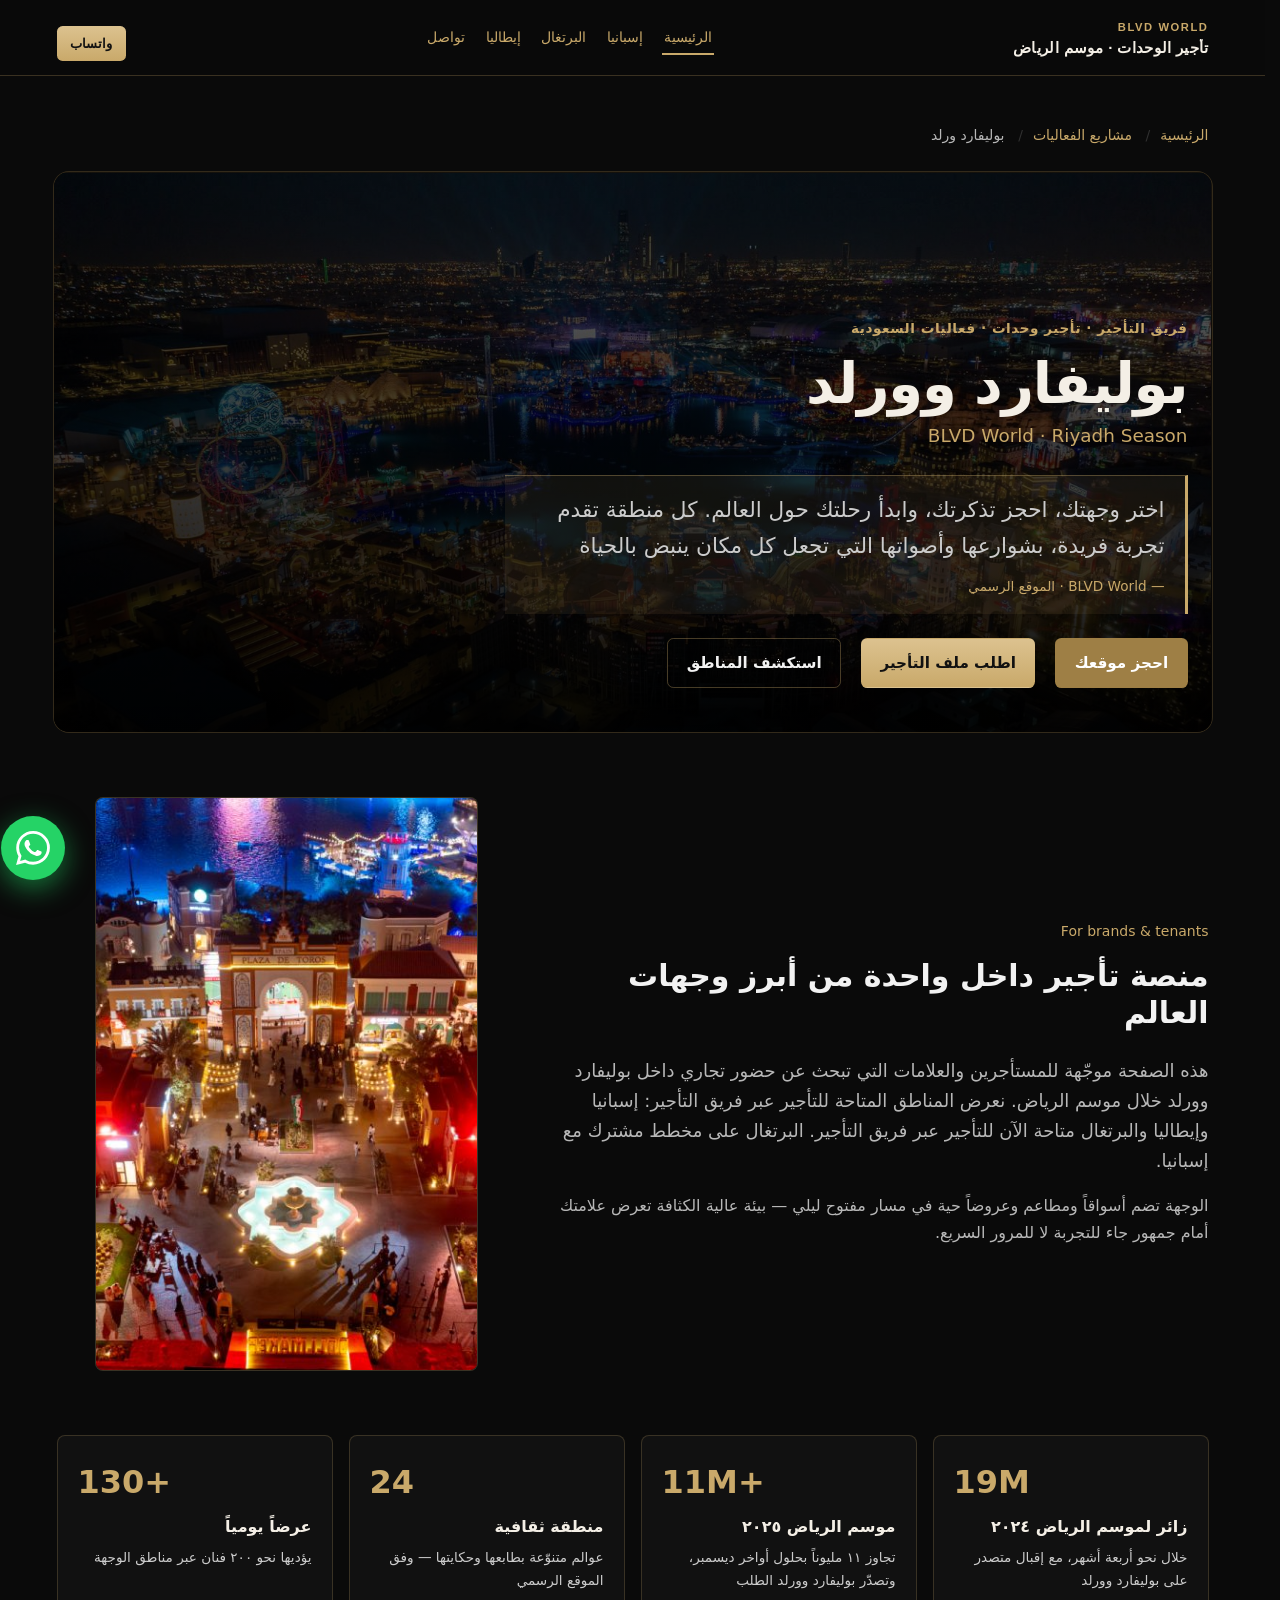
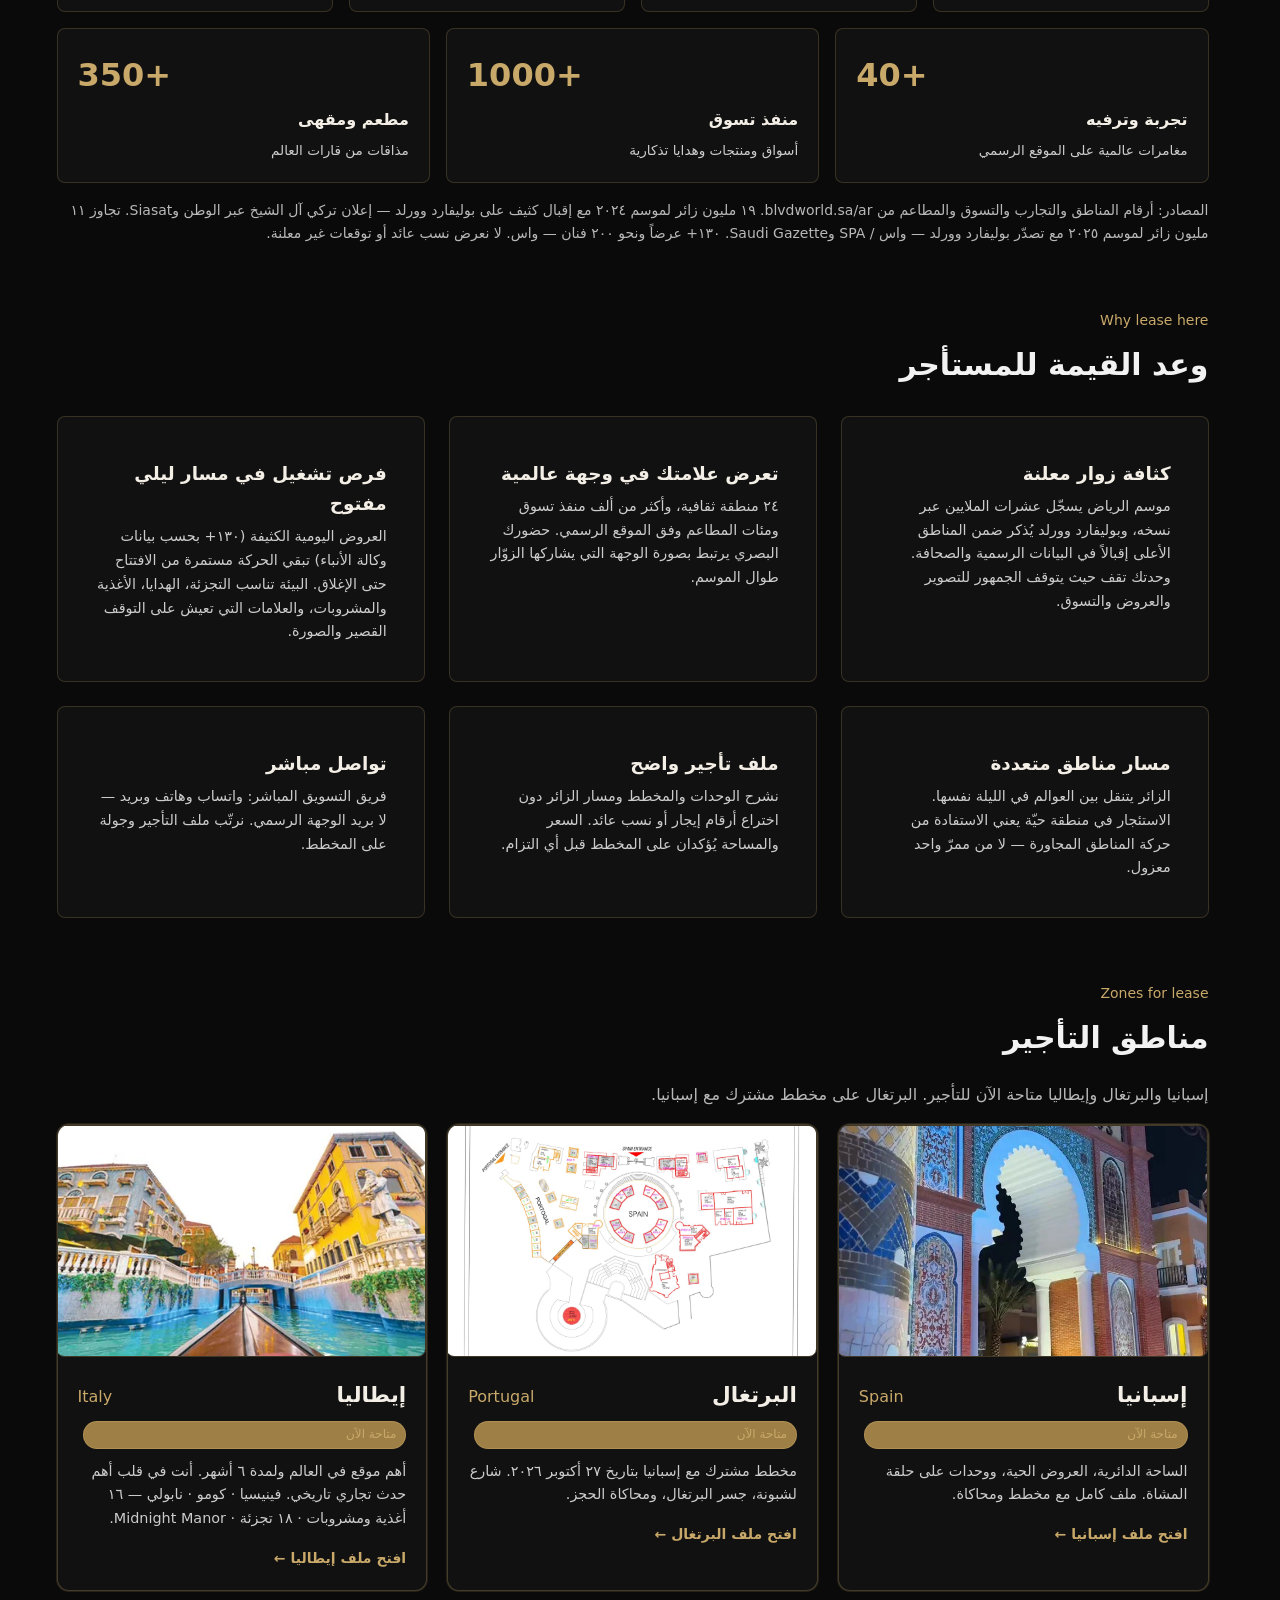
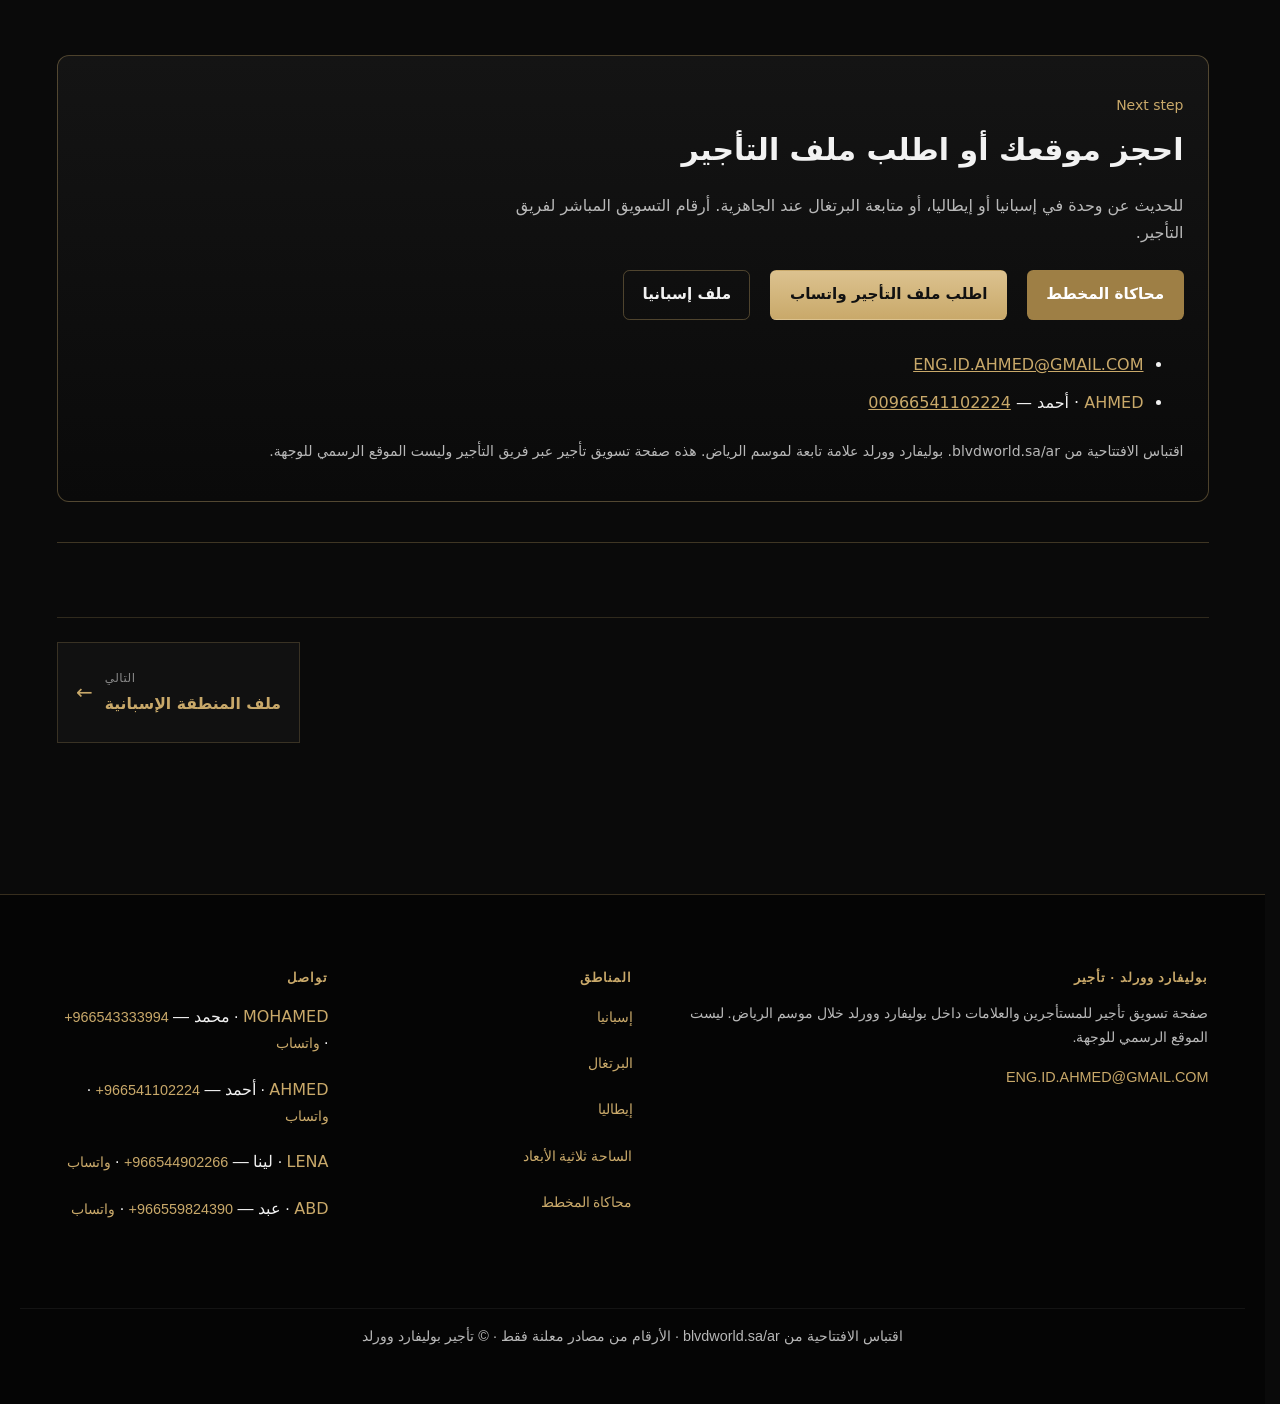
==== commit c355b7fc: "Restore WhatsApp FAB and add shared image lightbox Floating green WhatsApp FAB (966543333994) on all" ====
--- a/index.html
+++ b/index.html
@@ -21,6 +21,8 @@
 <link rel="stylesheet" href="/assets/site/bw-theme.css">
 <link rel="stylesheet" href="/assets/site/bw-extra.css">
 
+<link rel="stylesheet" href="/assets/site/wa-fab.css">
+<link rel="stylesheet" href="/assets/site/site-lightbox.css">
 </head>
 <body class="bw-site">
 <header class="ev-header">
@@ -197,6 +199,8 @@
   <p class="ev-copy">اقتباس الافتتاحية من blvdworld.sa/ar · الأرقام من مصادر معلنة فقط · © تأجير بوليفارد وورلد</p>
 </footer>
 <script src="/assets/site/site.js" defer></script>
+<script src="/assets/site/site-lightbox.js" defer></script>
+<script src="/assets/site/wa-fab.js" defer></script>
 
 </body>
 </html>
--- a/assets/site/wa-fab.css
+++ b/assets/site/wa-fab.css
@@ -0,0 +1,30 @@
+#blvd-wa-fab{
+  position:fixed!important;
+  left:16px!important;right:auto!important;
+  bottom:20px!important;top:auto!important;
+  transform:none!important;
+  z-index:99990!important;
+  width:64px!important;height:64px!important;
+  display:flex!important;align-items:center!important;justify-content:center!important;
+  border-radius:50%!important;background:#25D366!important;color:#fff!important;
+  border:none!important;
+  box-shadow:0 8px 28px rgba(37,211,102,.55),0 2px 10px rgba(0,0,0,.4)!important;
+  text-decoration:none!important;margin:0!important;padding:0!important;cursor:pointer!important;
+  animation:blvdWaPulse 2.2s ease-in-out infinite!important;
+  -webkit-tap-highlight-color:transparent!important;
+}
+#blvd-wa-fab svg{width:34px!important;height:34px!important;display:block!important;fill:#fff!important;pointer-events:none!important}
+#blvd-wa-fab:hover,#blvd-wa-fab:focus-visible{
+  transform:scale(1.1)!important;outline:2px solid #fff!important;outline-offset:3px!important;
+}
+@keyframes blvdWaPulse{
+  0%,100%{box-shadow:0 8px 28px rgba(37,211,102,.55),0 2px 10px rgba(0,0,0,.4),0 0 0 0 rgba(37,211,102,.4)}
+  50%{box-shadow:0 8px 28px rgba(37,211,102,.55),0 2px 10px rgba(0,0,0,.4),0 0 0 12px rgba(37,211,102,0)}
+}
+@media (max-width:480px){
+  #blvd-wa-fab{width:58px!important;height:58px!important;left:12px!important;bottom:16px!important}
+  #blvd-wa-fab svg{width:30px!important;height:30px!important}
+}
+@media (prefers-reduced-motion:reduce){#blvd-wa-fab{animation:none!important}}
+/* Do not sit on top of lightbox */
+html.bw-lb-open #blvd-wa-fab{visibility:hidden!important;pointer-events:none!important}
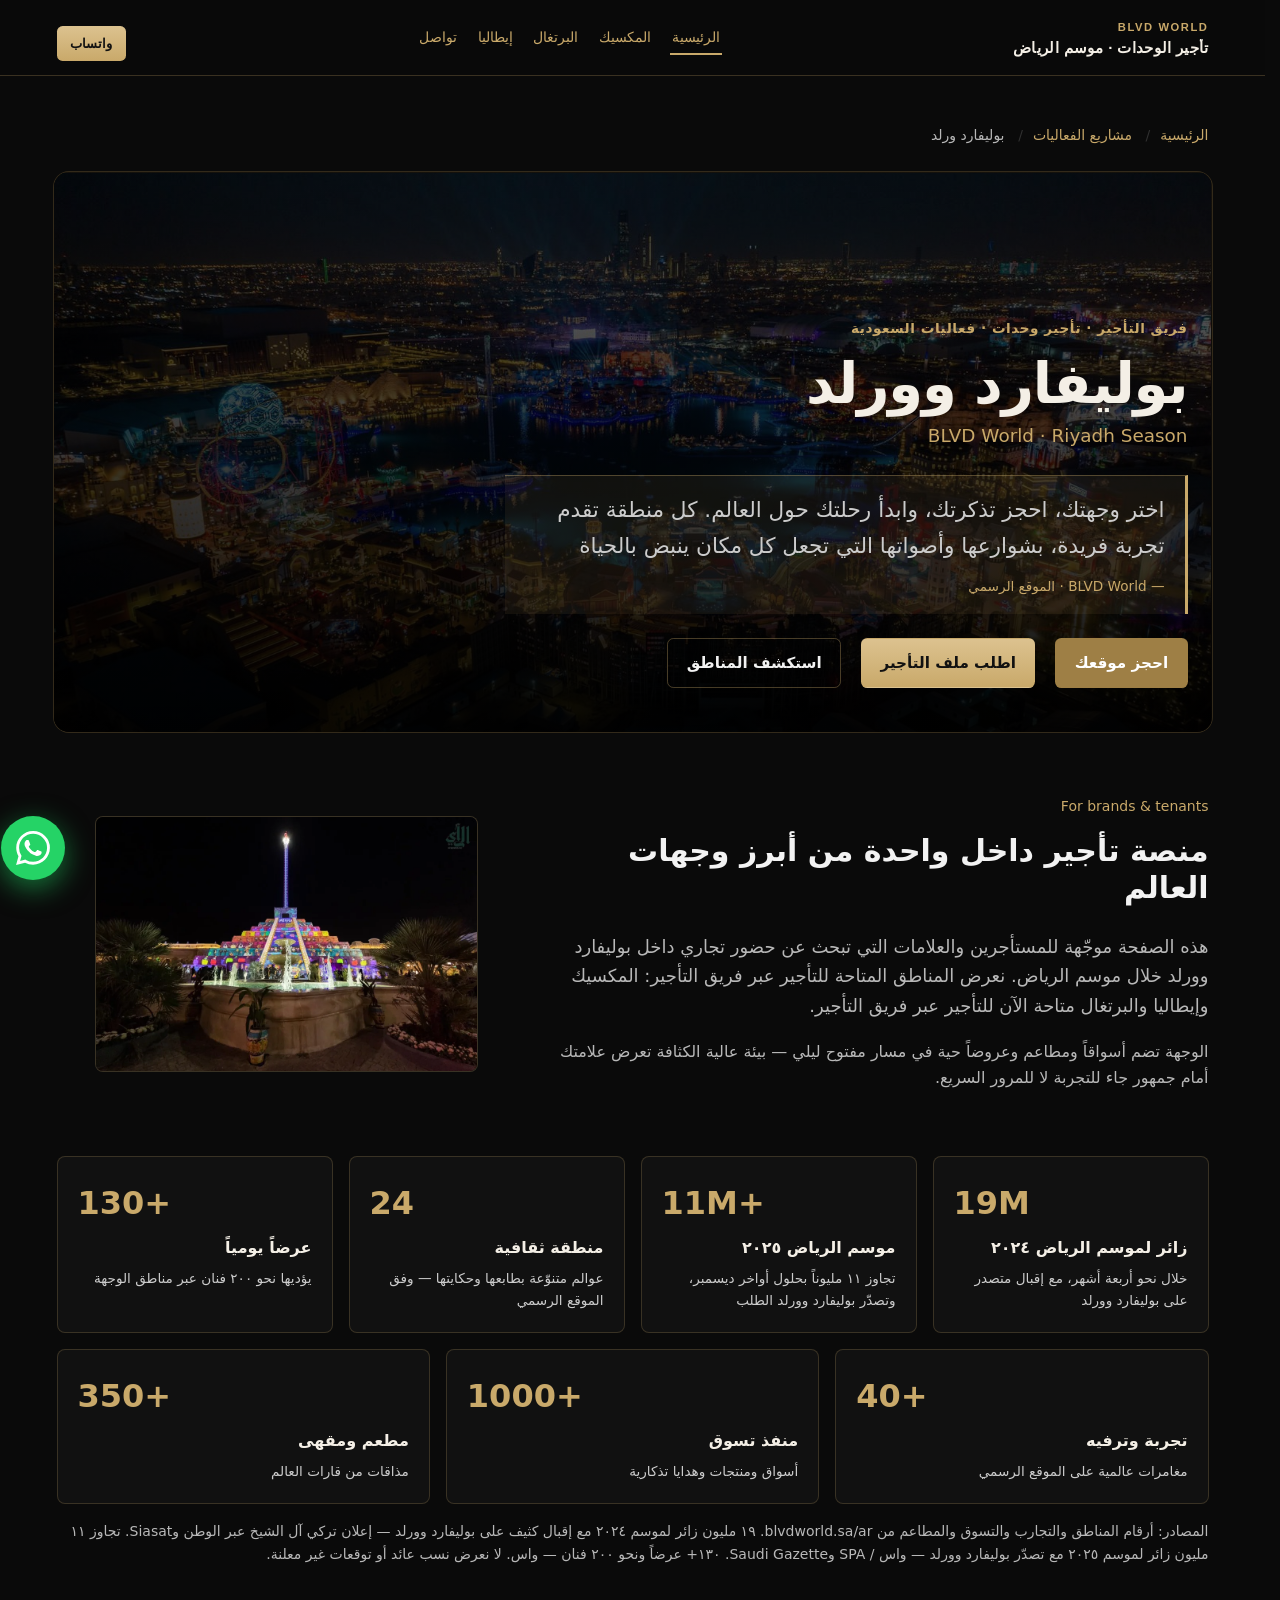
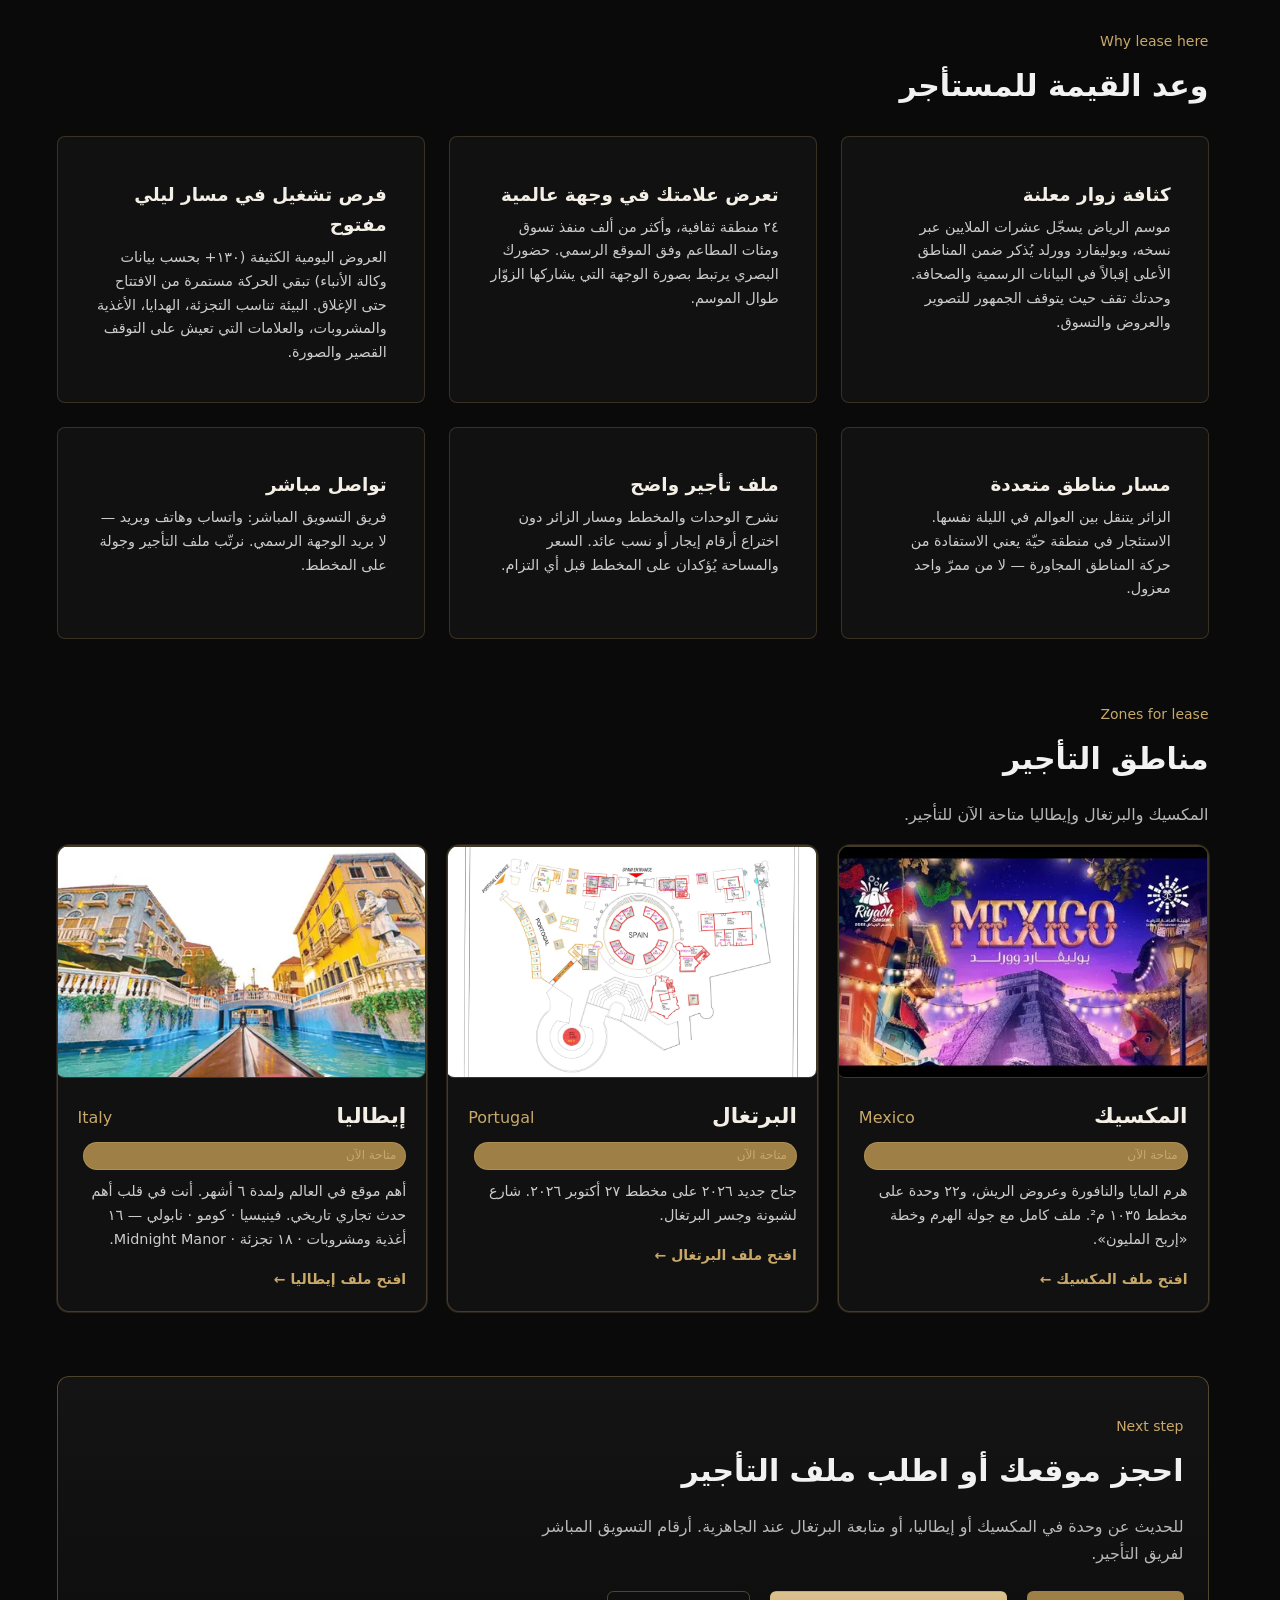
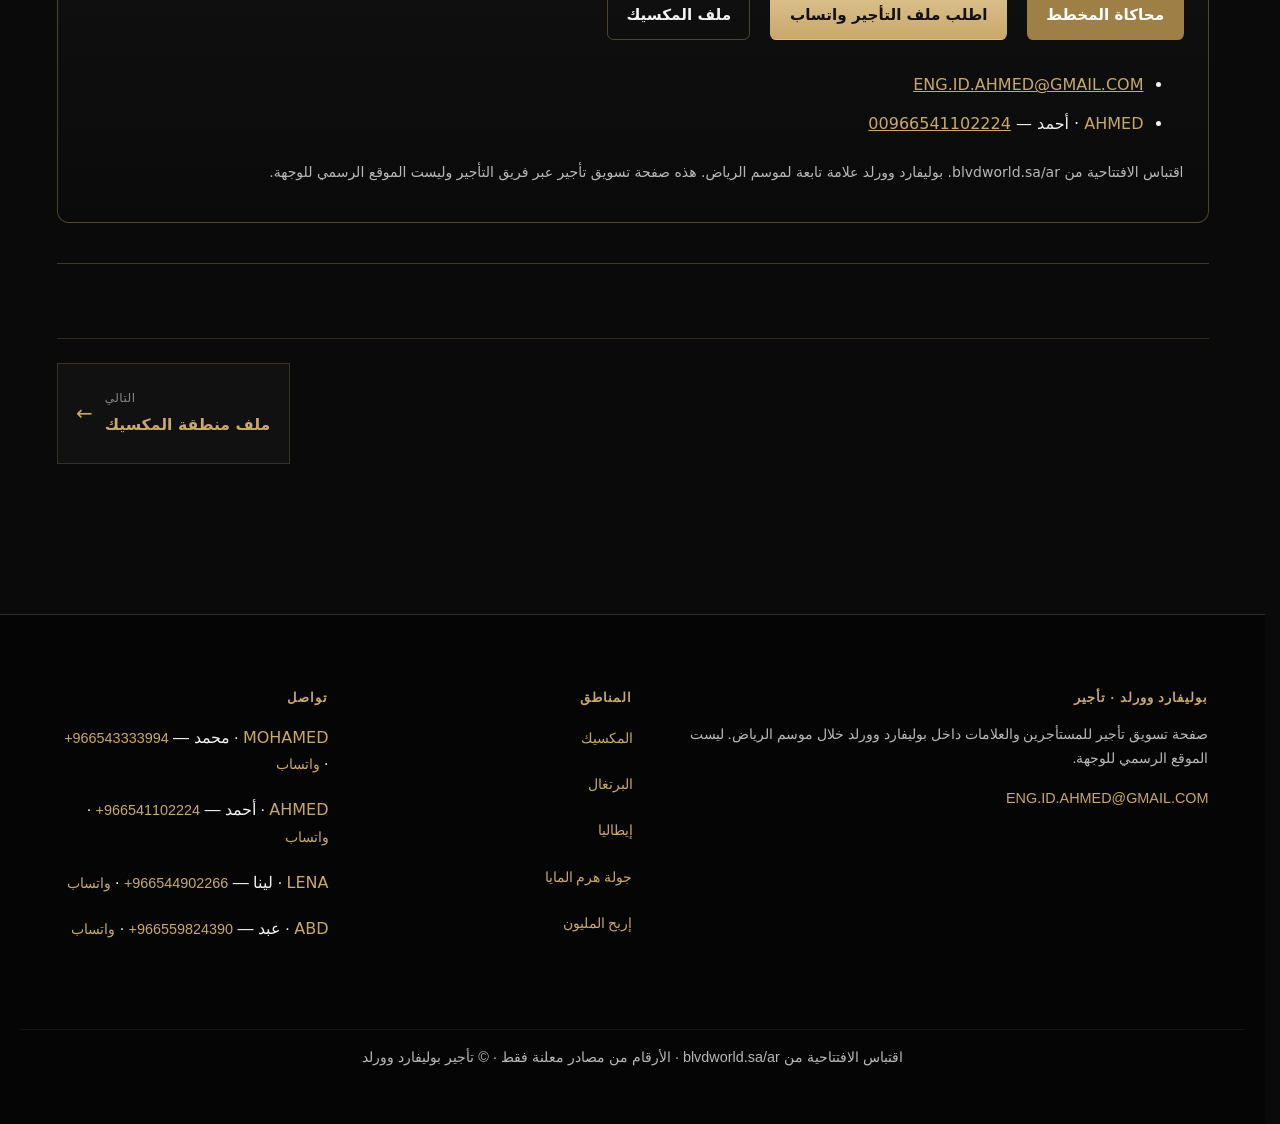
==== commit 70d50524: "Replace Spain zone with Mexico (blvdworld-sa source); redirect old Spain/plaza/simulate URLs; clean " ====
--- a/index.html
+++ b/index.html
@@ -3,20 +3,20 @@
 <head>
 <meta charset="utf-8">
 <meta name="viewport" content="width=device-width, initial-scale=1">
-<title>بوليفارد وورلد — تأجير وحدات | إسبانيا · البرتغال · إيطاليا | موسم الرياض</title>
-<meta name="description" content="منصة تأجير داخل بوليفارد وورلد لموسم الرياض: مناطق إسبانيا والبرتغال وإيطاليا. أرقام زوار معلنة وملفات مناطق كاملة للمستأجرين والعلامات.">
+<title>بوليفارد وورلد — تأجير وحدات | المكسيك · البرتغال · إيطاليا | موسم الرياض</title>
+<meta name="description" content="منصة تأجير داخل بوليفارد وورلد لموسم الرياض: مناطق المكسيك والبرتغال وإيطاليا. أرقام زوار معلنة وملفات مناطق كاملة للمستأجرين والعلامات.">
 <link rel="canonical" href="https://boulevard-world.github.io/">
 <meta name="theme-color" content="#0a0a0a">
 <meta property="og:type" content="website">
 <meta property="og:locale" content="ar_SA">
-<meta property="og:title" content="بوليفارد وورلد — تأجير وحدات | إسبانيا · البرتغال · إيطاليا | موسم الرياض">
-<meta property="og:description" content="منصة تأجير داخل بوليفارد وورلد لموسم الرياض: مناطق إسبانيا والبرتغال وإيطاليا. أرقام زوار معلنة وملفات مناطق كاملة للمستأجرين والعلامات.">
+<meta property="og:title" content="بوليفارد وورلد — تأجير وحدات | المكسيك · البرتغال · إيطاليا | موسم الرياض">
+<meta property="og:description" content="منصة تأجير داخل بوليفارد وورلد لموسم الرياض: مناطق المكسيك والبرتغال وإيطاليا. أرقام زوار معلنة وملفات مناطق كاملة للمستأجرين والعلامات.">
 <meta property="og:url" content="https://boulevard-world.github.io/">
-<meta property="og:image" content="https://boulevard-world.github.io/og.jpg">
+<meta property="og:image" content="https://boulevard-world.github.io/media/boulevard-world/boulevard-world-mexico-pyramid-fountain-night-riyadh-season-saudi-events-960.webp">
 <meta name="twitter:card" content="summary_large_image">
-<meta name="twitter:title" content="بوليفارد وورلد — تأجير وحدات | إسبانيا · البرتغال · إيطاليا | موسم الرياض">
-<meta name="twitter:description" content="منصة تأجير داخل بوليفارد وورلد لموسم الرياض: مناطق إسبانيا والبرتغال وإيطاليا. أرقام زوار معلنة وملفات مناطق كاملة للمستأجرين والعلامات.">
-<meta name="twitter:image" content="https://boulevard-world.github.io/og.jpg">
+<meta name="twitter:title" content="بوليفارد وورلد — تأجير وحدات | المكسيك · البرتغال · إيطاليا | موسم الرياض">
+<meta name="twitter:description" content="منصة تأجير داخل بوليفارد وورلد لموسم الرياض: مناطق المكسيك والبرتغال وإيطاليا. أرقام زوار معلنة وملفات مناطق كاملة للمستأجرين والعلامات.">
+<meta name="twitter:image" content="https://boulevard-world.github.io/media/boulevard-world/boulevard-world-mexico-pyramid-fountain-night-riyadh-season-saudi-events-960.webp">
 <link rel="icon" type="image/svg+xml" href="/favicon.svg">
 <link rel="stylesheet" href="/assets/site/bw-theme.css">
 <link rel="stylesheet" href="/assets/site/bw-extra.css">
@@ -33,7 +33,7 @@
     </a>
     <nav class="ev-nav" aria-label="القائمة الرئيسية">
       <a href="/" aria-current="page">الرئيسية</a>
-      <a href="/spain/">إسبانيا</a>
+      <a href="/mexico/">المكسيك</a>
       <a href="/portugal/">البرتغال</a>
       <a href="/italy/">إيطاليا</a>
       <a href="#contact">تواصل</a>
@@ -43,7 +43,7 @@
   </div>
   <div class="ev-nav-panel" id="ev-panel" data-ev-panel>
     <a href="/" aria-current="page">الرئيسية</a>
-    <a href="/spain/">إسبانيا</a>
+    <a href="/mexico/">المكسيك</a>
     <a href="/portugal/">البرتغال</a>
     <a href="/italy/">إيطاليا</a>
     <a href="#contact">تواصل</a>
@@ -67,7 +67,7 @@
  <footer>— <cite>BLVD World · الموقع الرسمي</cite></footer>
  </blockquote>
  <div class="bw-cine-cta mt-6 flex flex-wrap gap-3">
- <a class="bw-btn bw-btn-primary" href="/spain/simulate/">احجز موقعك</a>
+ <a class="bw-btn bw-btn-primary" href="/mexico/simulate/">احجز موقعك</a>
  <a class="bw-btn bw-btn-gold" href="https://wa.me/966541102224?text=%D8%A3%D8%B1%D8%BA%D8%A8%20%D9%81%D9%8A%20%D9%85%D9%84%D9%81%20%D8%AA%D8%A3%D8%AC%D9%8A%D8%B1%20%D8%A8%D9%88%D9%84%D9%8A%D9%81%D8%A7%D8%B1%D8%AF%20%D9%88%D9%88%D8%B1%D9%84%D8%AF" target="_blank" rel="noopener">اطلب ملف التأجير</a>
  <a class="bw-btn bw-btn-ghost" href="#zones">استكشف المناطق</a>
  </div>
@@ -78,11 +78,11 @@
  <div class="md:col-span-7">
  <p class="bw-latin text-sm" lang="en">For brands &amp; tenants</p>
  <h2 class="mt-2 text-3xl text-ink">منصة تأجير داخل واحدة من أبرز وجهات العالم</h2>
- <p class="mt-4 max-w-2xl text-lg text-muted">هذه الصفحة موجّهة للمستأجرين والعلامات التي تبحث عن حضور تجاري داخل بوليفارد وورلد خلال موسم الرياض. نعرض المناطق المتاحة للتأجير عبر فريق التأجير: إسبانيا وإيطاليا والبرتغال متاحة الآن للتأجير عبر فريق التأجير. البرتغال على مخطط مشترك مع إسبانيا.</p>
+ <p class="mt-4 max-w-2xl text-lg text-muted">هذه الصفحة موجّهة للمستأجرين والعلامات التي تبحث عن حضور تجاري داخل بوليفارد وورلد خلال موسم الرياض. نعرض المناطق المتاحة للتأجير عبر فريق التأجير: المكسيك وإيطاليا والبرتغال متاحة الآن للتأجير عبر فريق التأجير.</p>
  <p class="mt-3 max-w-2xl text-muted">الوجهة تضم أسواقاً ومطاعم وعروضاً حية في مسار مفتوح ليلي — بيئة عالية الكثافة تعرض علامتك أمام جمهور جاء للتجربة لا للمرور السريع.</p>
  </div>
  <figure class="md:col-span-5">
- <img class="bw-img" src="/media/boulevard-world/boulevard-world-riyadh-saudi-events-spain-plaza-night-overhead-960-boxtech.jpg" srcset="/media/boulevard-world/boulevard-world-riyadh-saudi-events-spain-plaza-night-overhead-480-boxtech.jpg 480w, /media/boulevard-world/boulevard-world-riyadh-saudi-events-spain-plaza-night-overhead-960-boxtech.jpg 960w" sizes="(min-width:980px) 40vw, 100vw" width="960" height="540" alt="الساحة الليلية في بوليفارد ورلد من الأعلى، فعاليات السعودية / Boulevard World night plaza overhead — Saudi events" loading="lazy" decoding="async">
+ <img class="bw-img" src="/media/boulevard-world/boulevard-world-mexico-pyramid-fountain-night-riyadh-season-saudi-events-960.webp" srcset="/media/boulevard-world/boulevard-world-mexico-pyramid-fountain-night-riyadh-season-saudi-events-480.webp 480w, /media/boulevard-world/boulevard-world-mexico-pyramid-fountain-night-riyadh-season-saudi-events-960.webp 960w" sizes="(min-width:980px) 40vw, 100vw" width="960" height="540" alt="هرم المايا والنافورة ليلاً في منطقة المكسيك ببوليفارد ورلد، فعاليات السعودية / Maya pyramid and fountain at night, Boulevard World Mexico — Saudi events" loading="lazy" decoding="async">
  </figure>
 </section>
 
@@ -115,26 +115,26 @@
 <section id="zones" class="mt-16">
  <p class="bw-latin text-sm" lang="en">Zones for lease</p>
  <h2 class="mt-2 text-3xl text-ink">مناطق التأجير</h2>
- <p class="mt-3 max-w-2xl text-muted">إسبانيا والبرتغال وإيطاليا متاحة الآن للتأجير. البرتغال على مخطط مشترك مع إسبانيا.</p>
+ <p class="mt-3 max-w-2xl text-muted">المكسيك والبرتغال وإيطاليا متاحة الآن للتأجير.</p>
  <ul class="bw-zone-grid mt-8">
  <li class="bw-zone-card bw-zone-live">
- <a class="bw-zone-link" href="/spain/">
- <img class="bw-zone-img" src="/media/boulevard-world/boulevard-world-riyadh-saudi-events-spain-plaza-arch-pedestrian-960-boxtech.jpg" srcset="/media/boulevard-world/boulevard-world-riyadh-saudi-events-spain-plaza-arch-pedestrian-480-boxtech.jpg 480w, /media/boulevard-world/boulevard-world-riyadh-saudi-events-spain-plaza-arch-pedestrian-960-boxtech.jpg 960w" sizes="(min-width:900px) 33vw, 100vw" width="960" height="540" alt="قوس إسبانيا في بوليفارد ورلد، فعاليات السعودية / Boulevard World Spain plaza arch — Saudi events" loading="lazy" decoding="async">
+ <a class="bw-zone-link" href="/mexico/">
+ <img class="bw-zone-img" src="/media/boulevard-world/boulevard-world-mexico-maya-pyramid-key-art-riyadh-season-saudi-events-960.webp" srcset="/media/boulevard-world/boulevard-world-mexico-maya-pyramid-key-art-riyadh-season-saudi-events-480.webp 480w, /media/boulevard-world/boulevard-world-mexico-maya-pyramid-key-art-riyadh-season-saudi-events-960.webp 960w" sizes="(min-width:900px) 33vw, 100vw" width="960" height="540" alt="هرم المايا في منطقة المكسيك ببوليفارد ورلد، موسم الرياض / Maya pyramid key art, Boulevard World Mexico — Riyadh Season" loading="lazy" decoding="async">
  <div class="bw-zone-body">
- <div class="bw-zone-head"><h3>إسبانيا</h3><span class="bw-latin" lang="en">Spain</span></div>
+ <div class="bw-zone-head"><h3>المكسيك</h3><span class="bw-latin" lang="en">Mexico</span></div>
  <span class="bw-badge bw-badge-hot">متاحة الآن</span>
- <p>الساحة الدائرية، العروض الحية، ووحدات على حلقة المشاة. ملف كامل مع مخطط ومحاكاة.</p>
- <span class="bw-zone-cta">افتح ملف إسبانيا ←</span>
+ <p>هرم المايا والنافورة وعروض الريش، و٢٢ وحدة على مخطط ١٠٣٥ م². ملف كامل مع جولة الهرم وخطة «إربح المليون».</p>
+ <span class="bw-zone-cta">افتح ملف المكسيك ←</span>
  </div>
  </a>
  </li>
  <li class="bw-zone-card bw-zone-live">
  <a class="bw-zone-link" href="/portugal/">
- <img class="bw-zone-img" src="/media/boulevard-world/boulevard-world-riyadh-saudi-events-spain-portugal-rental-plan-960-boxtech.jpg" srcset="/media/boulevard-world/boulevard-world-riyadh-saudi-events-spain-portugal-rental-plan-480-boxtech.jpg 480w, /media/boulevard-world/boulevard-world-riyadh-saudi-events-spain-portugal-rental-plan-960-boxtech.jpg 960w" sizes="(min-width:900px) 33vw, 100vw" width="960" height="540" alt="مخطط تأجير منطقتي إسبانيا والبرتغال في بوليفارد ورلد، فعاليات السعودية / Spain and Portugal rental plan — Saudi events" loading="lazy" decoding="async">
+ <img class="bw-zone-img" src="/media/boulevard-world/boulevard-world-portugal-rental-plan-riyadh-season-saudi-events-960.webp" srcset="/media/boulevard-world/boulevard-world-portugal-rental-plan-riyadh-season-saudi-events-480.webp 480w, /media/boulevard-world/boulevard-world-portugal-rental-plan-riyadh-season-saudi-events-960.webp 960w" sizes="(min-width:900px) 33vw, 100vw" width="960" height="540" alt="مخطط تأجير منطقة البرتغال في بوليفارد ورلد، فعاليات السعودية / Portugal zone rental plan, Boulevard World — Saudi events" loading="lazy" decoding="async">
  <div class="bw-zone-body">
  <div class="bw-zone-head"><h3>البرتغال</h3><span class="bw-latin" lang="en">Portugal</span></div>
  <span class="bw-badge bw-badge-hot">متاحة الآن</span>
- <p>مخطط مشترك مع إسبانيا بتاريخ ٢٧ أكتوبر ٢٠٢٦. شارع لشبونة، جسر البرتغال، ومحاكاة الحجز.</p>
+ <p>جناح جديد ٢٠٢٦ على مخطط ٢٧ أكتوبر ٢٠٢٦. شارع لشبونة وجسر البرتغال.</p>
  <span class="bw-zone-cta">افتح ملف البرتغال ←</span>
  </div>
  </a>
@@ -156,11 +156,11 @@
 <section id="contact" class="mt-16 bw-contact bw-cta-band">
  <p class="bw-latin text-sm" lang="en">Next step</p>
  <h2 class="mt-2 text-3xl text-ink">احجز موقعك أو اطلب ملف التأجير</h2>
- <p class="mt-4 max-w-2xl text-muted">للحديث عن وحدة في إسبانيا أو إيطاليا، أو متابعة البرتغال عند الجاهزية. أرقام التسويق المباشر لفريق التأجير.</p>
+ <p class="mt-4 max-w-2xl text-muted">للحديث عن وحدة في المكسيك أو إيطاليا، أو متابعة البرتغال عند الجاهزية. أرقام التسويق المباشر لفريق التأجير.</p>
  <div class="mt-6 flex flex-wrap gap-3">
- <a class="bw-btn bw-btn-primary" href="/spain/simulate/">محاكاة المخطط</a>
+ <a class="bw-btn bw-btn-primary" href="/mexico/simulate/">محاكاة المخطط</a>
  <a class="bw-btn bw-btn-gold" href="https://wa.me/966541102224?text=%D8%A3%D8%B1%D8%BA%D8%A8%20%D9%81%D9%8A%20%D9%85%D9%84%D9%81%20%D8%AA%D8%A3%D8%AC%D9%8A%D8%B1%20%D8%A8%D9%88%D9%84%D9%8A%D9%81%D8%A7%D8%B1%D8%AF%20%D9%88%D9%88%D8%B1%D9%84%D8%AF" target="_blank" rel="noopener">اطلب ملف التأجير واتساب</a>
- <a class="bw-btn bw-btn-ghost" href="/spain/">ملف إسبانيا</a>
+ <a class="bw-btn bw-btn-ghost" href="/mexico/">ملف المكسيك</a>
  </div>
  <ul class="mt-6 space-y-3">
  <li><a href="mailto:ENG.ID.AHMED@GMAIL.COM">ENG.ID.AHMED@GMAIL.COM</a></li>
@@ -169,7 +169,7 @@
  <p class="mt-6 text-sm text-muted">اقتباس الافتتاحية من blvdworld.sa/ar. بوليفارد وورلد علامة تابعة لموسم الرياض. هذه صفحة تسويق تأجير عبر فريق التأجير وليست الموقع الرسمي للوجهة.</p>
 </section>
 
-<section class="sec bw-pager-sec"><div class="bw-wrap"><nav class="bw-pager" aria-label="تنقل القسم"><span class="bw-pager-prev is-empty" aria-hidden="true"></span><a class="bw-pager-next" href="/spain/" rel="next"><span class="bw-pager-meta"><span class="bw-pager-k">التالي</span><span class="bw-pager-t">ملف المنطقة الإسبانية</span></span> <span class="bw-pager-arrow" aria-hidden="true">←</span></a></nav></div></section>
+<section class="sec bw-pager-sec"><div class="bw-wrap"><nav class="bw-pager" aria-label="تنقل القسم"><span class="bw-pager-prev is-empty" aria-hidden="true"></span><a class="bw-pager-next" href="/mexico/" rel="next"><span class="bw-pager-meta"><span class="bw-pager-k">التالي</span><span class="bw-pager-t">ملف منطقة المكسيك</span></span> <span class="bw-pager-arrow" aria-hidden="true">←</span></a></nav></div></section>
 </main>
 <footer class="ev-footer" id="contact">
   <div class="ev-footer-inner">
@@ -181,11 +181,11 @@
     <div>
       <h2>المناطق</h2>
       <ul>
-        <li><a href="/spain/">إسبانيا</a></li>
+        <li><a href="/mexico/">المكسيك</a></li>
         <li><a href="/portugal/">البرتغال</a></li>
         <li><a href="/italy/">إيطاليا</a></li>
-        <li><a href="/spain/plaza/">الساحة ثلاثية الأبعاد</a></li>
-        <li><a href="/spain/simulate/">محاكاة المخطط</a></li>
+        <li><a href="/mexico/plaza/">جولة هرم المايا</a></li>
+        <li><a href="/mexico/simulate/">إربح المليون</a></li>
       </ul>
     </div>
     <div>
--- a/assets/site/bw-theme.css
+++ b/assets/site/bw-theme.css
@@ -248,7 +248,7 @@
 .ev-main{min-height:60vh}
 
 
-/* Shared Spain–Portugal plan notice */
+/* Shared plan notice */
 .bw-shared-plan {
   border: 1px solid rgba(201, 169, 106, 0.45);
   background: rgba(201, 169, 106, 0.08);
@@ -261,7 +261,7 @@
 /* Prevent layout jump when lightbox locks scroll */
 html:has(body.bw-site), body.bw-site{scrollbar-gutter:stable}
 html.bw-lb-open, html.bw-lb-open body{overflow:hidden!important}
-/* Fixed overlay lightbox (Italy/Spain) — no page shift behind */
+/* Fixed overlay lightbox (zone pages) — no page shift behind */
 body.bw-site .bw-lightbox,
 body.bw-site dialog.bw-lightbox{
   position:fixed;inset:0;z-index:10000;
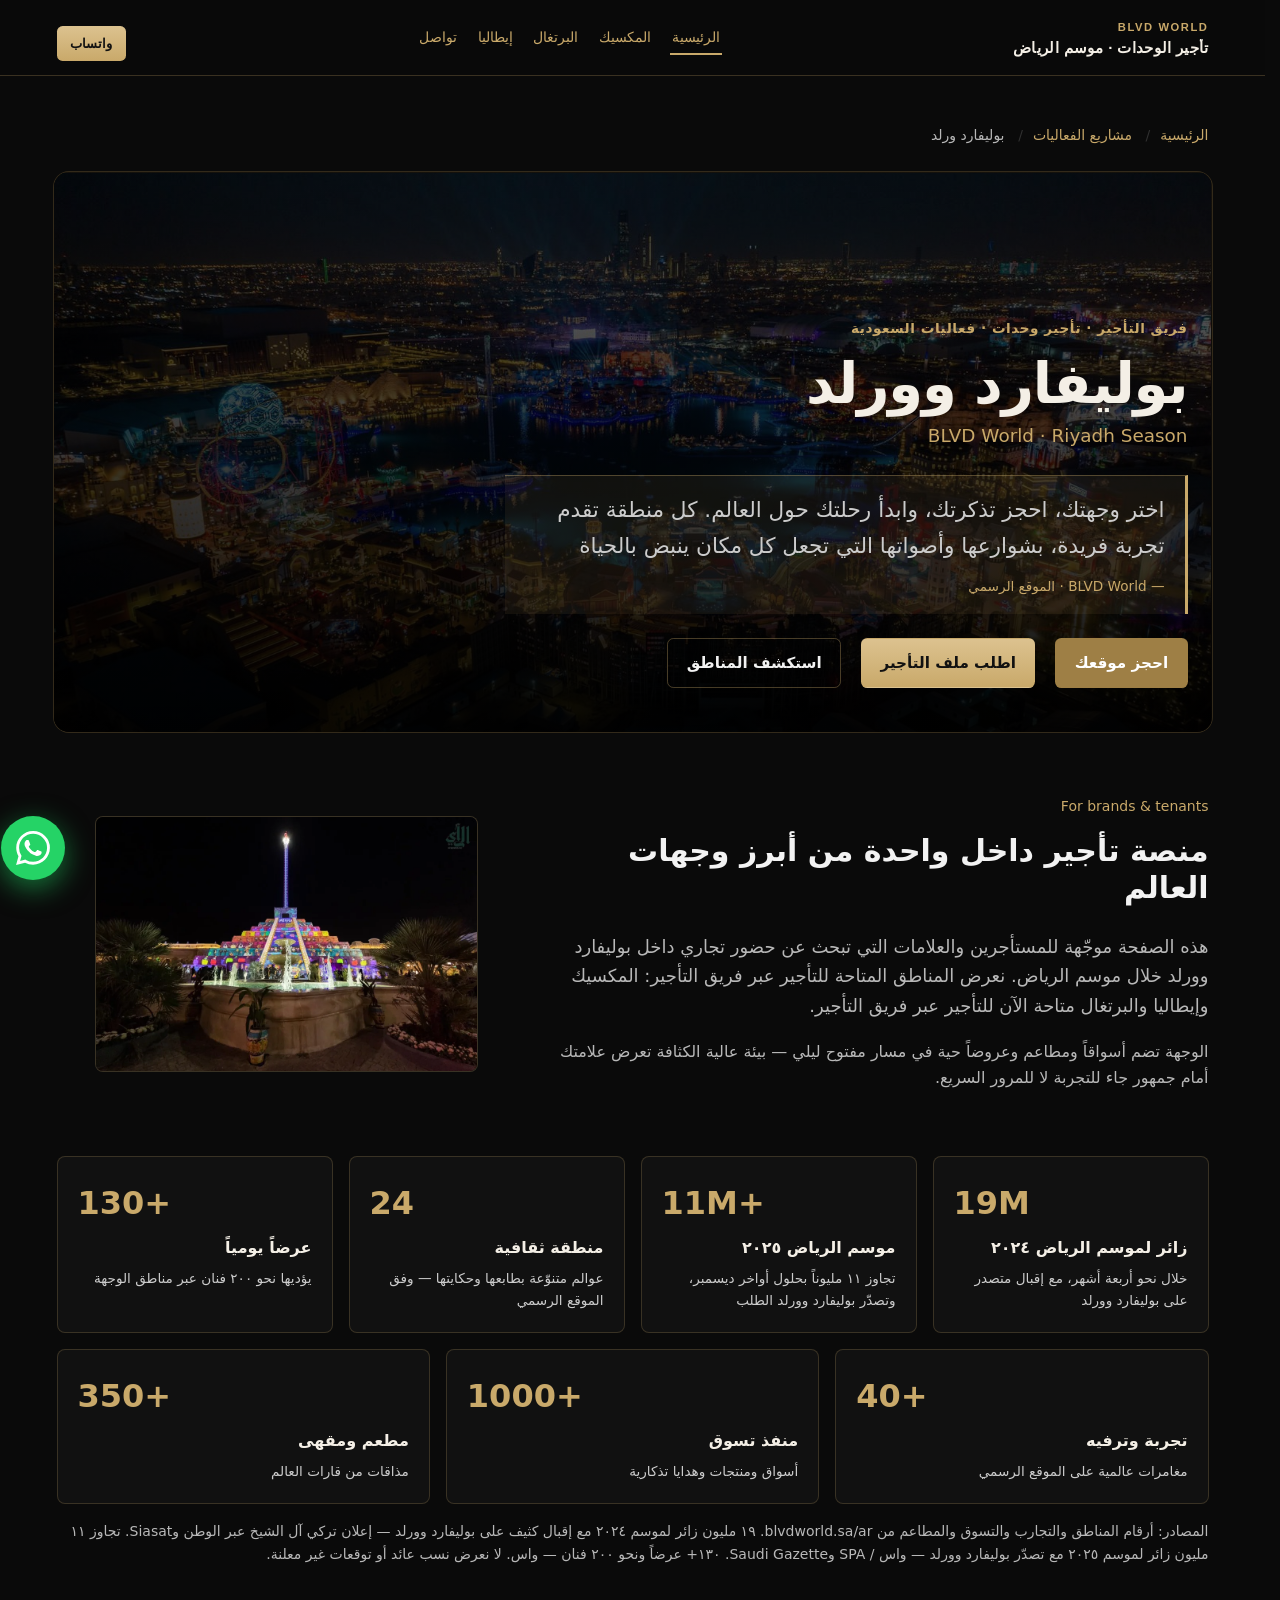
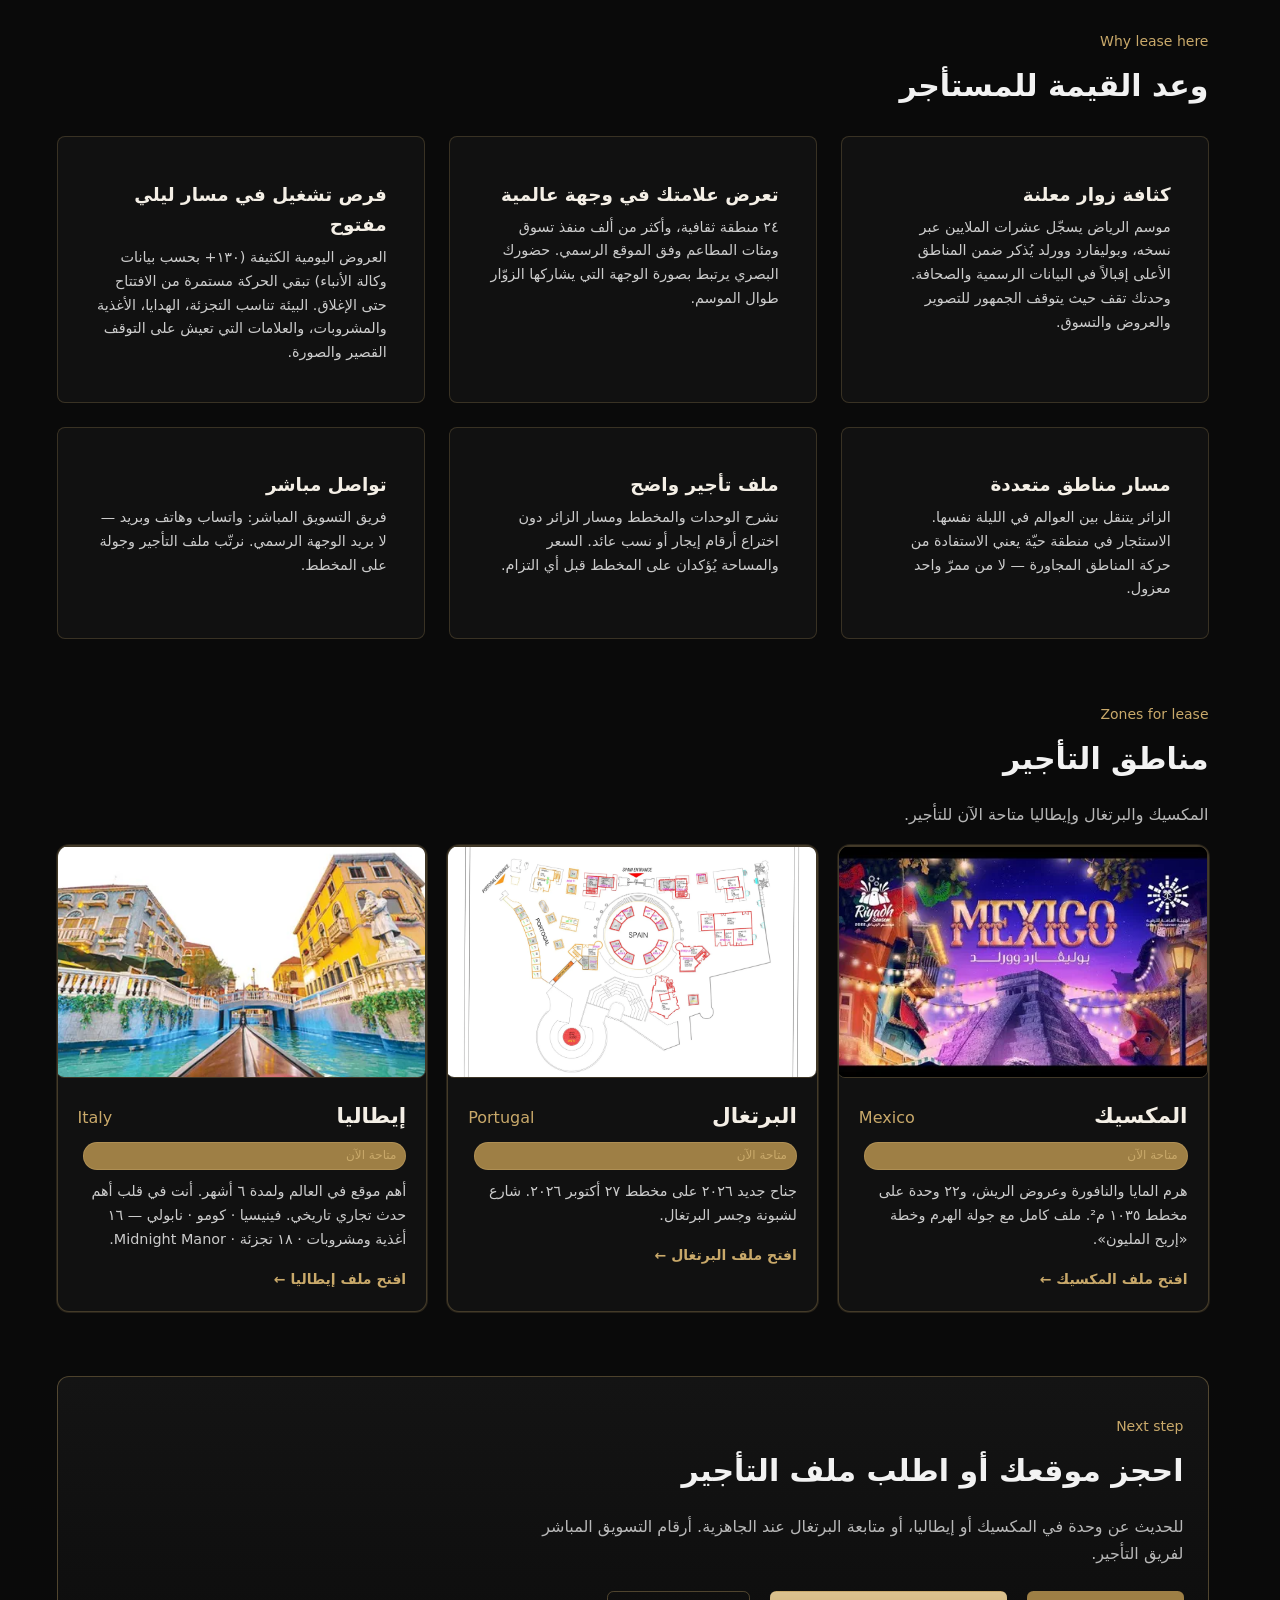
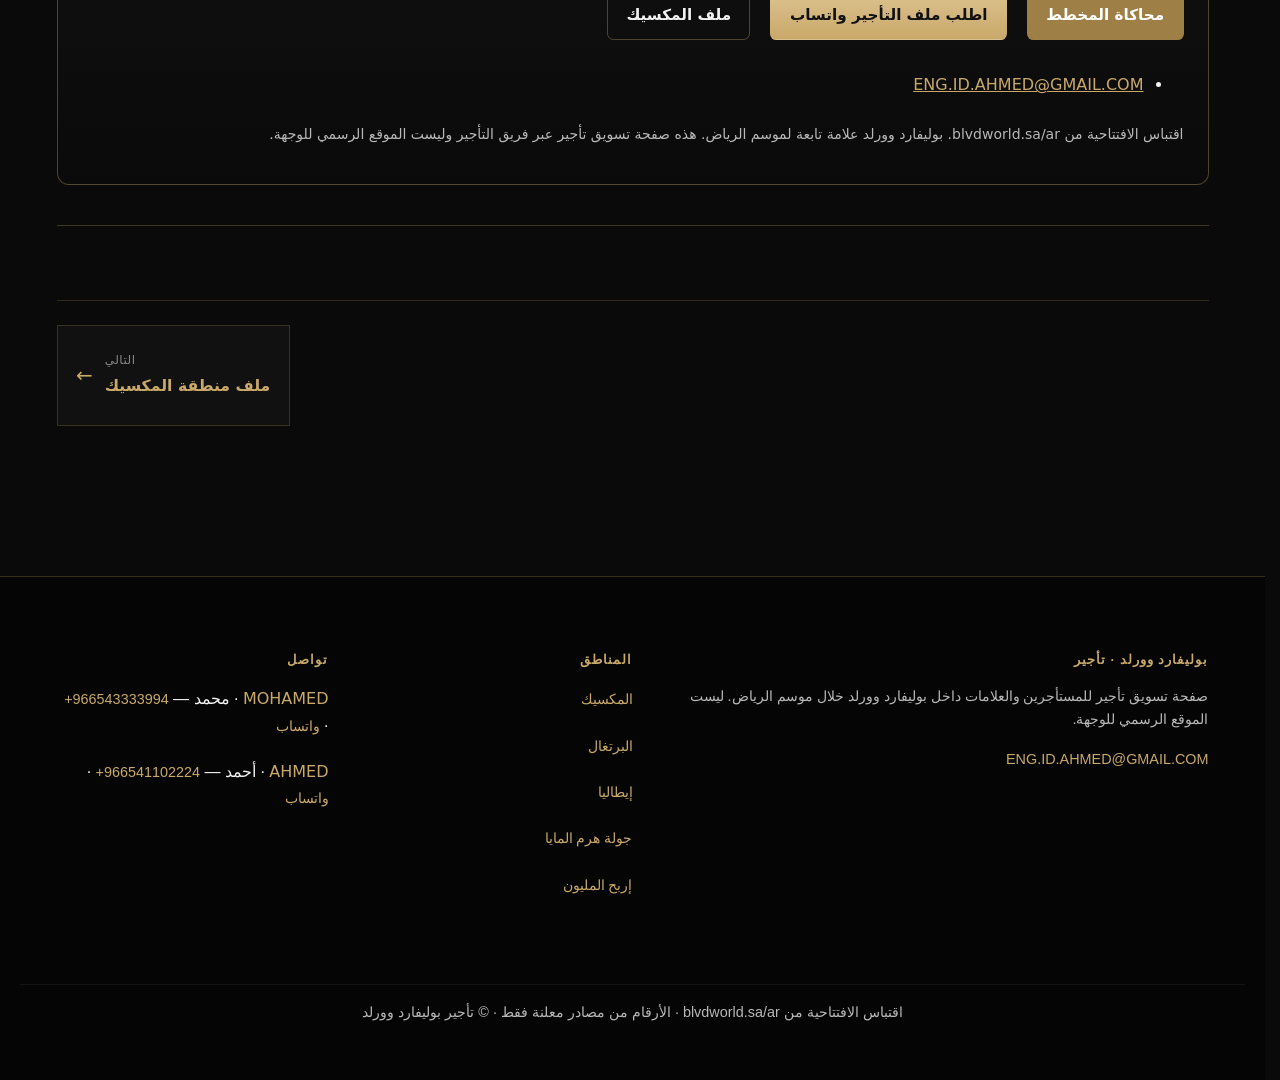
==== commit c3230059: "Remove Lena, Abdulelah and duplicate contact numbers" ====
--- a/index.html
+++ b/index.html
@@ -164,7 +164,6 @@
  </div>
  <ul class="mt-6 space-y-3">
  <li><a href="mailto:ENG.ID.AHMED@GMAIL.COM">ENG.ID.AHMED@GMAIL.COM</a></li>
- <li><span class="bw-latin text-xs" lang="en">AHMED</span> · أحمد — <a href="tel:+966541102224" dir="ltr">00966541102224</a></li>
  </ul>
  <p class="mt-6 text-sm text-muted">اقتباس الافتتاحية من blvdworld.sa/ar. بوليفارد وورلد علامة تابعة لموسم الرياض. هذه صفحة تسويق تأجير عبر فريق التأجير وليست الموقع الرسمي للوجهة.</p>
 </section>
@@ -192,8 +191,7 @@
       <h2>تواصل</h2>
       <ul><li><span class="bw-latin" lang="en">MOHAMED</span> · محمد — <a href="tel:+966543333994" dir="ltr">+966543333994</a> · <a href="https://wa.me/966543333994" target="_blank" rel="noopener">واتساب</a></li>
 <li><span class="bw-latin" lang="en">AHMED</span> · أحمد — <a href="tel:+966541102224" dir="ltr">+966541102224</a> · <a href="https://wa.me/966541102224" target="_blank" rel="noopener">واتساب</a></li>
-<li><span class="bw-latin" lang="en">LENA</span> · لينا — <a href="tel:+966544902266" dir="ltr">+966544902266</a> · <a href="https://wa.me/966544902266" target="_blank" rel="noopener">واتساب</a></li>
-<li><span class="bw-latin" lang="en">ABD</span> · عبد — <a href="tel:+966559824390" dir="ltr">+966559824390</a> · <a href="https://wa.me/966559824390" target="_blank" rel="noopener">واتساب</a></li></ul>
+</ul>
     </div>
   </div>
   <p class="ev-copy">اقتباس الافتتاحية من blvdworld.sa/ar · الأرقام من مصادر معلنة فقط · © تأجير بوليفارد وورلد</p>
